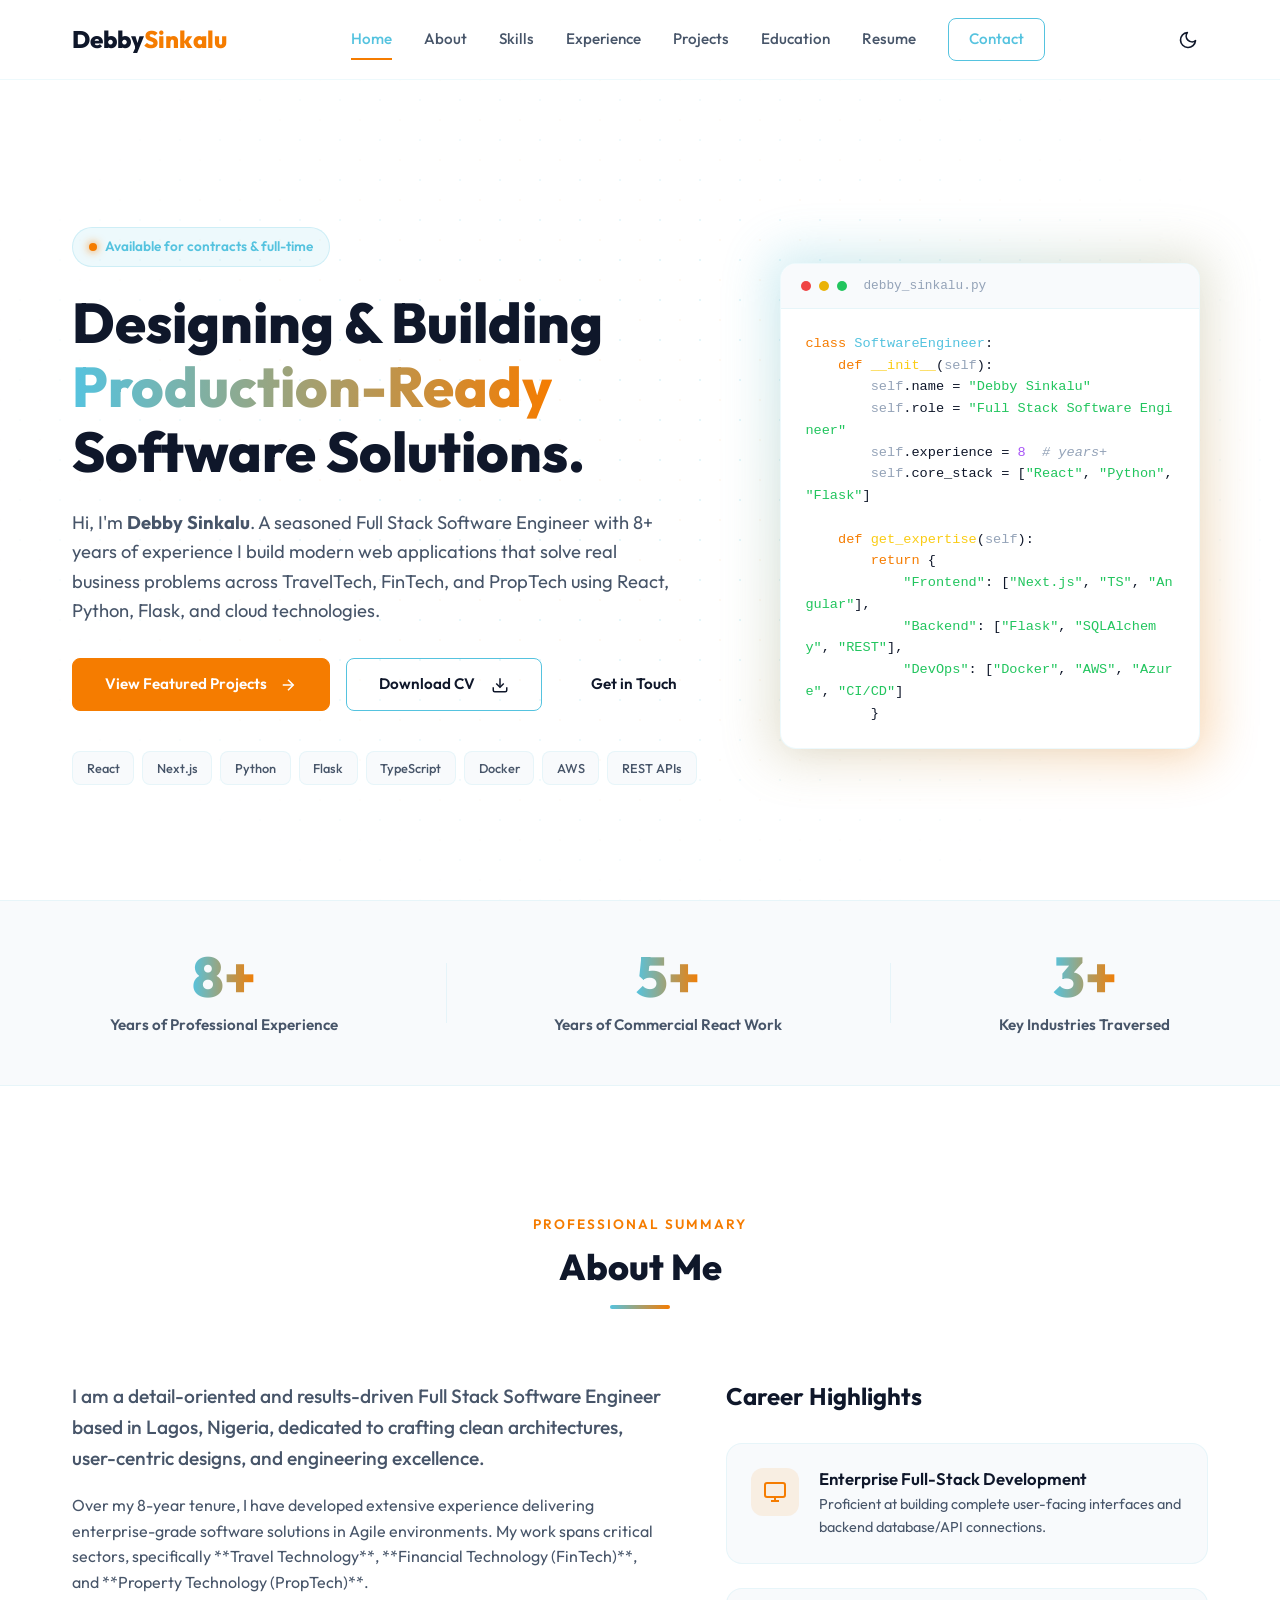
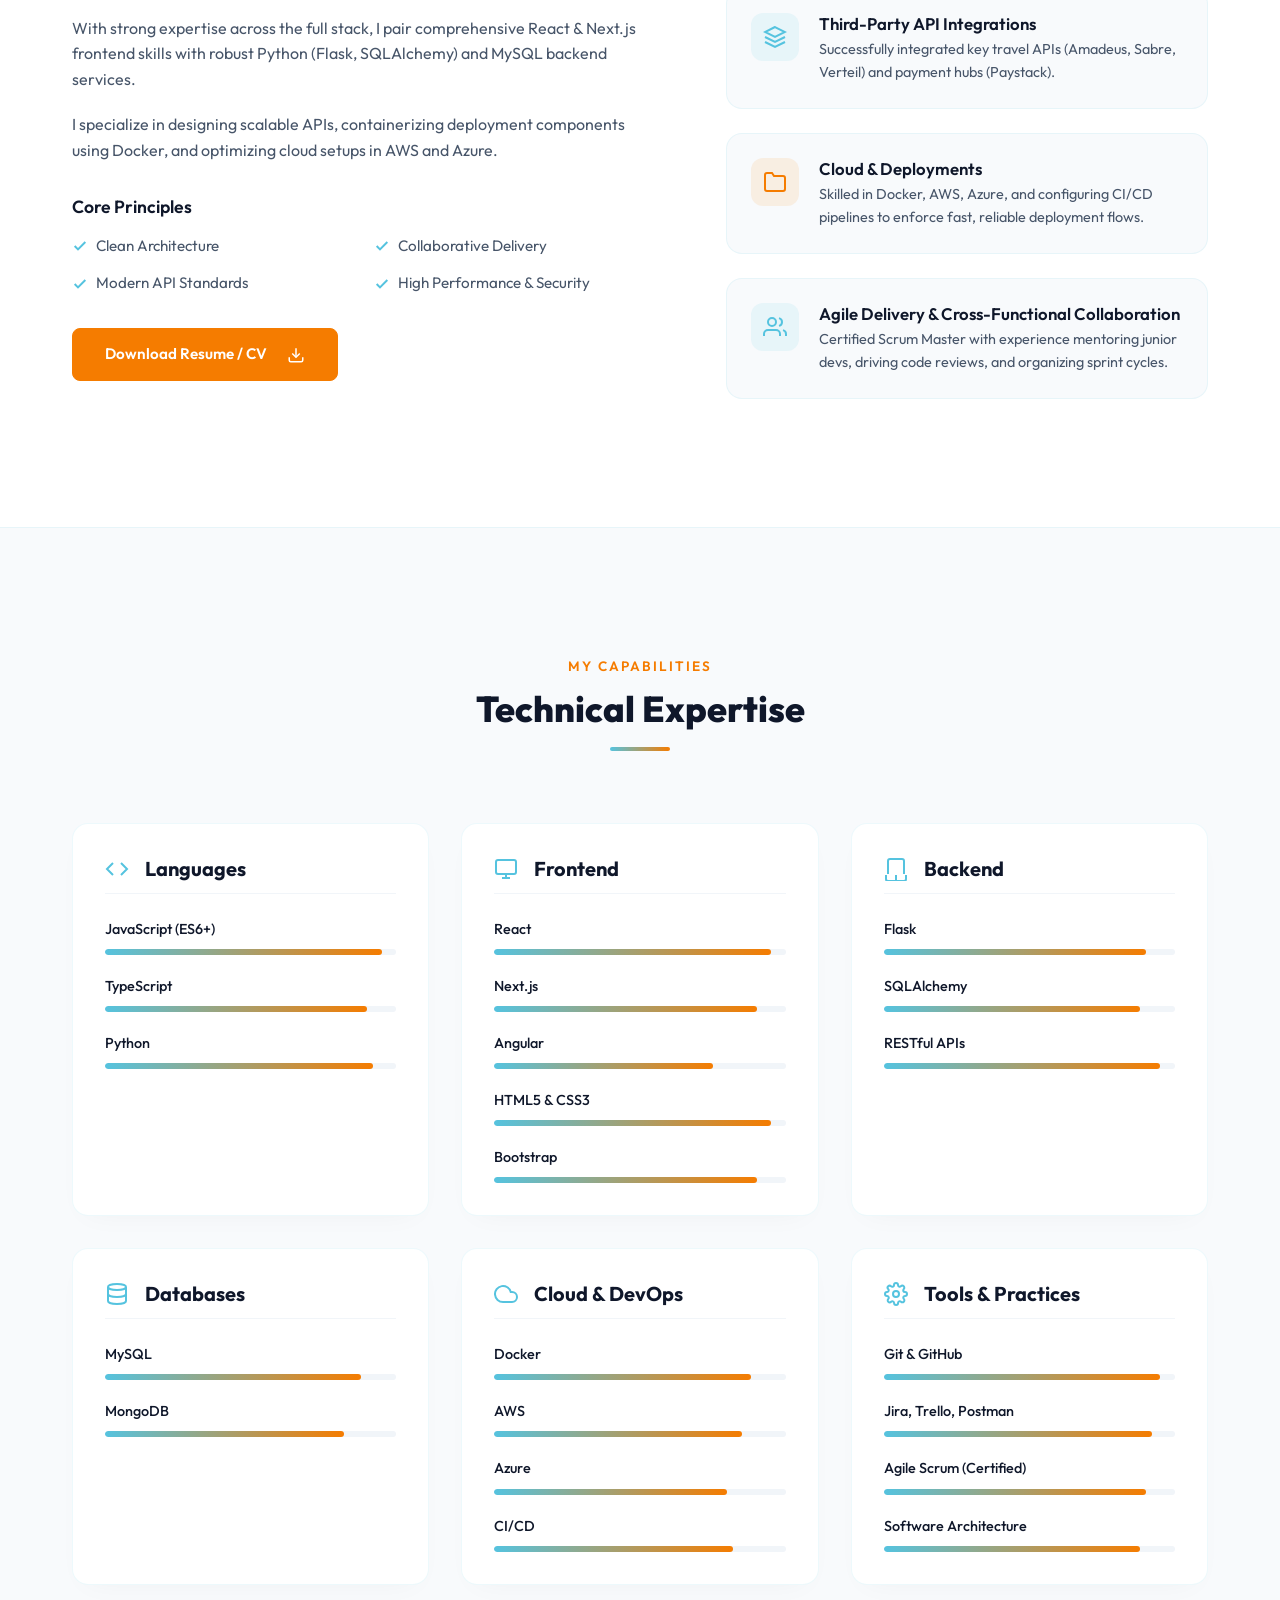
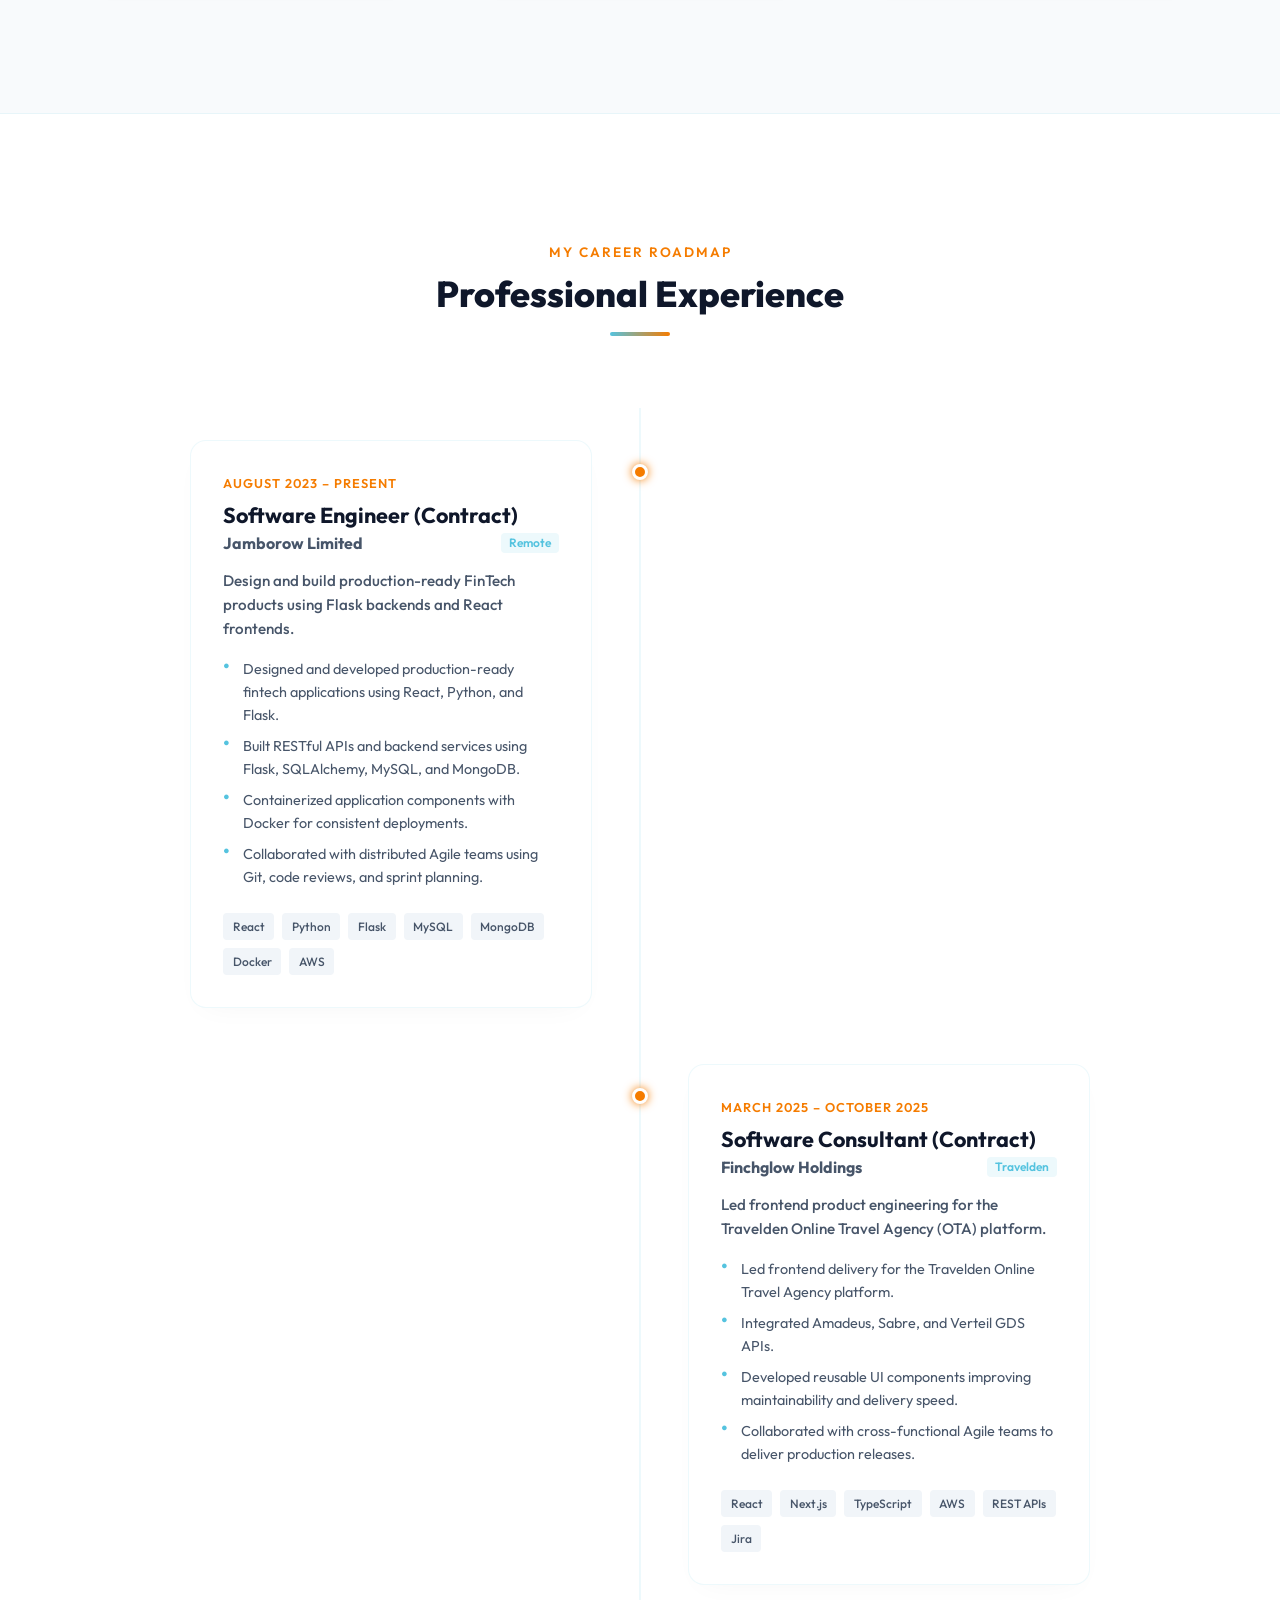
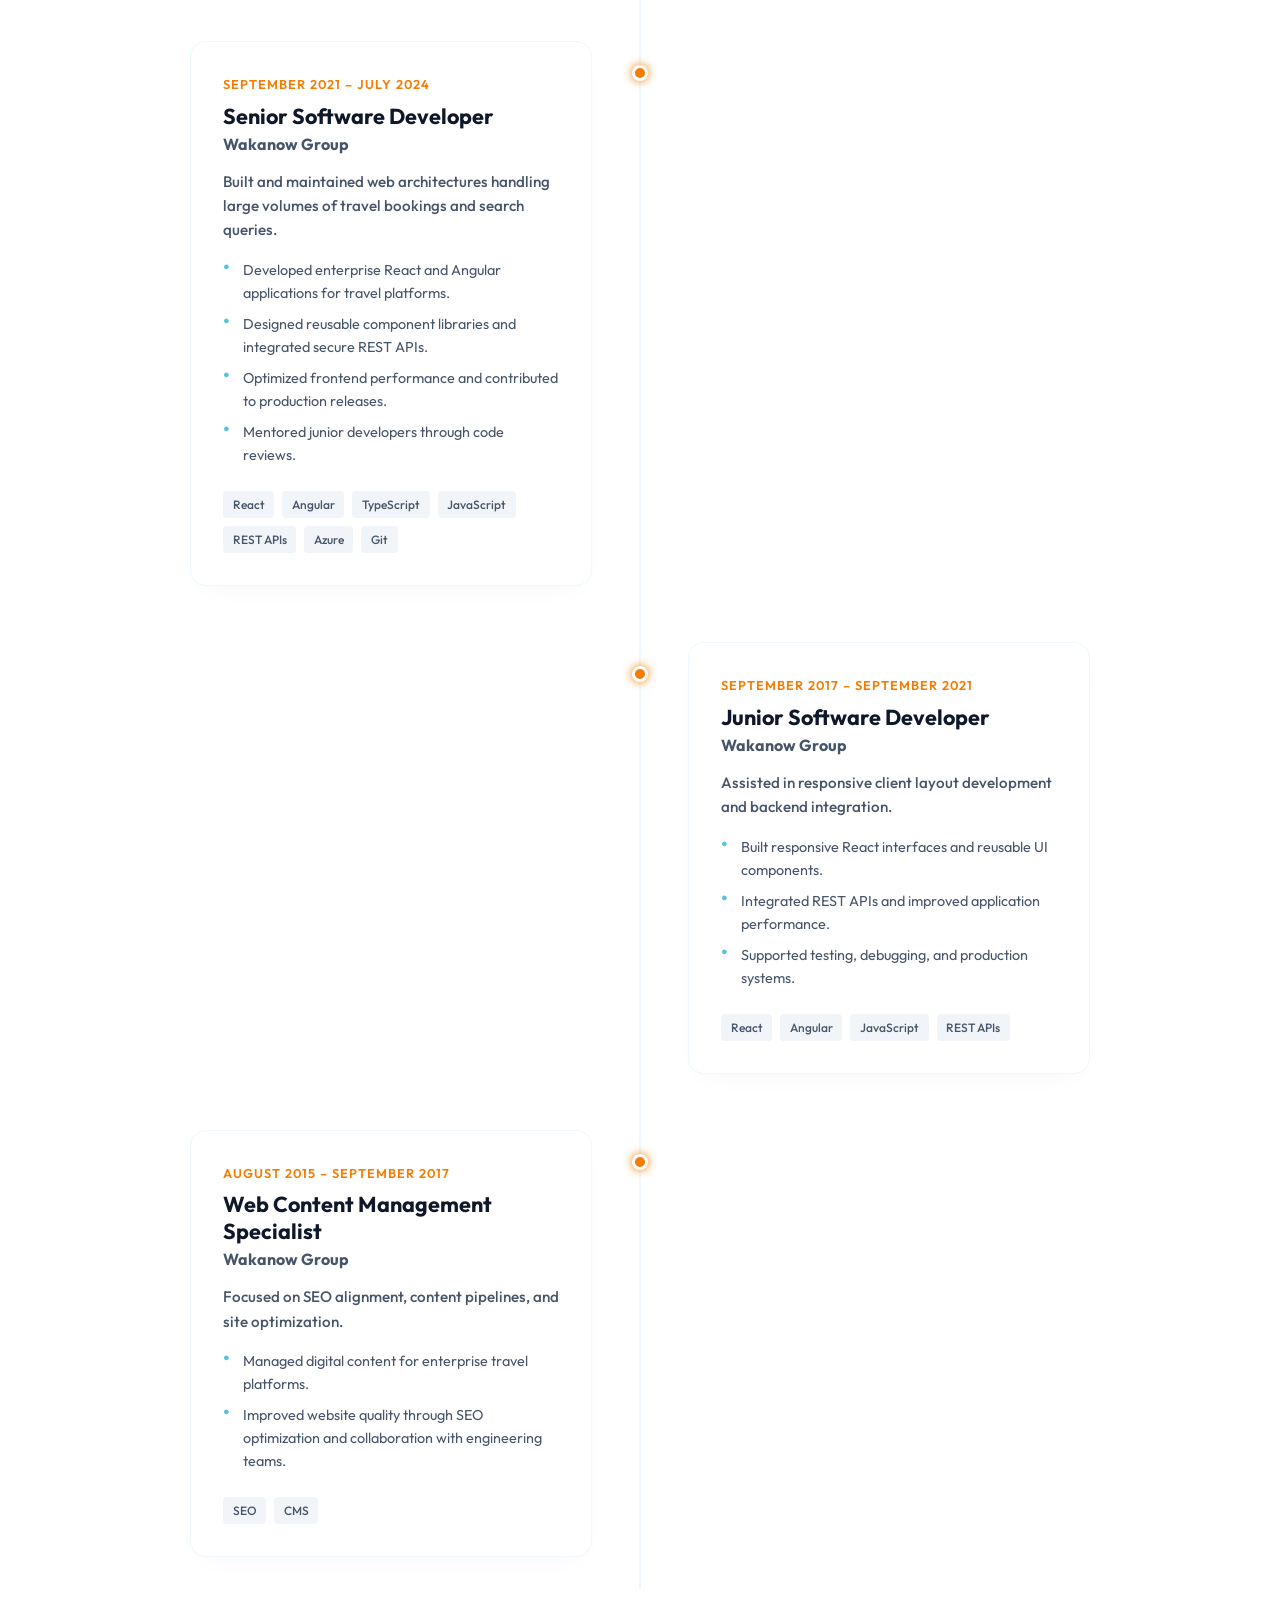
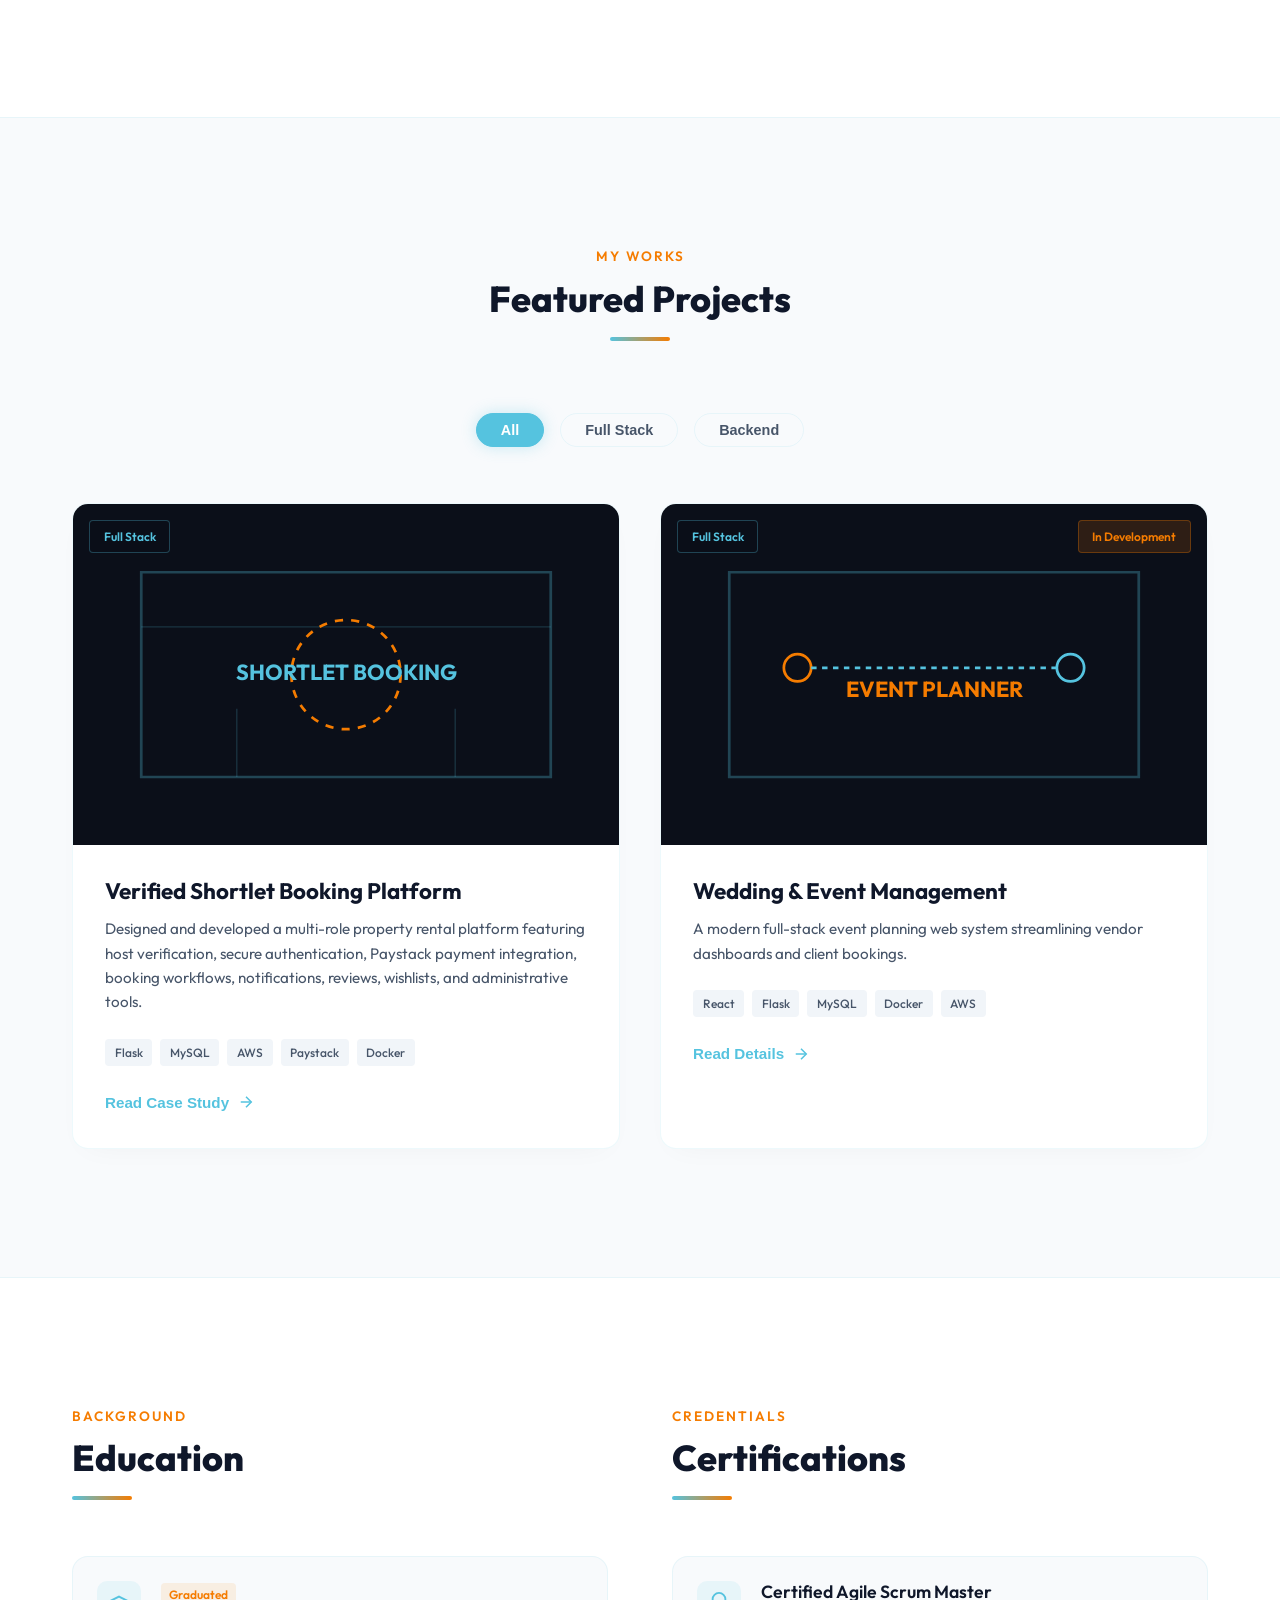
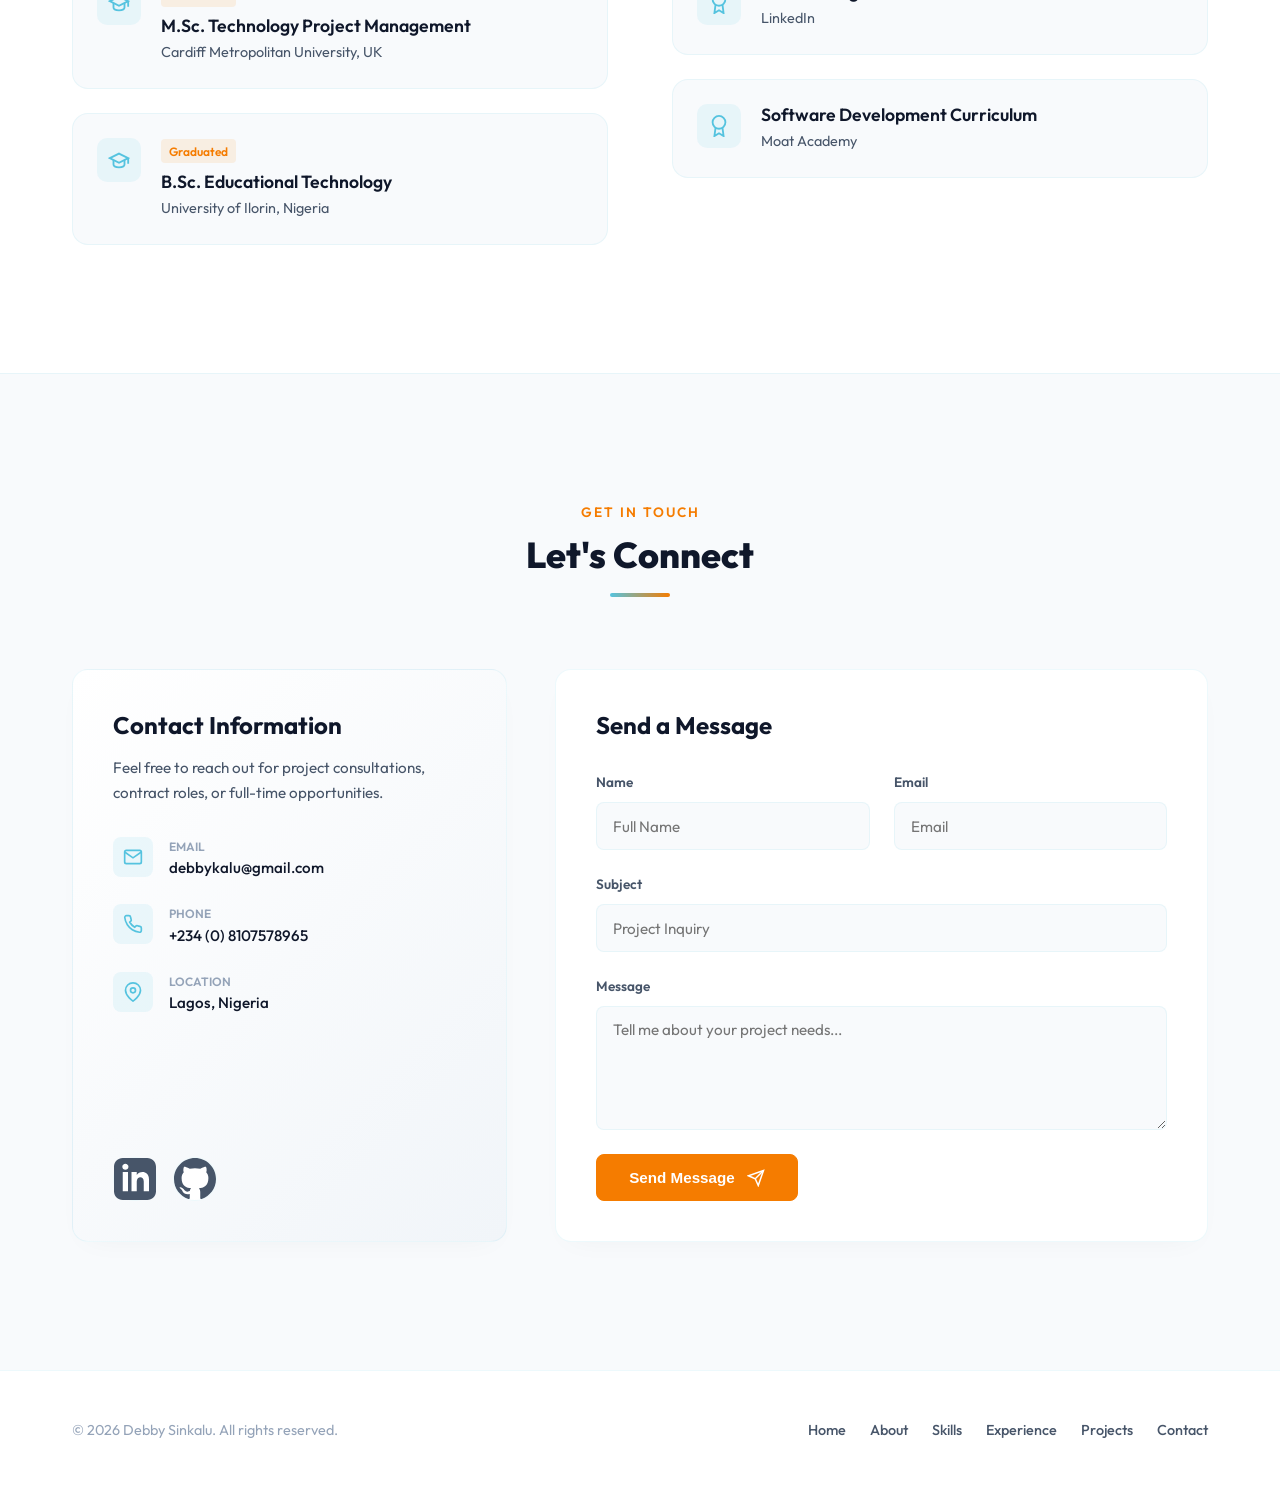
==== index.html @ 68f1b7ad "all initial changes" ====
<!DOCTYPE html>
<html lang="en" data-theme="dark">
<head>
    <meta charset="UTF-8">
    <meta name="viewport" content="width=device-width, initial-scale=1.0">
    <meta name="description" content="Professional portfolio of Debby Sinkalu, Full Stack Software Engineer with 8+ years of experience delivering enterprise-grade travel, fintech, and proptech applications.">
    <meta name="keywords" content="Debby Sinkalu, Full Stack Software Engineer, Software Engineer, React, Python, Flask, Lagos, Nigeria, Web Developer">
    <meta name="author" content="Debby Sinkalu">
    <title>Debby Sinkalu | Full Stack Software Engineer</title>
    
    <!-- Google Fonts -->
    <link rel="preconnect" href="https://fonts.googleapis.com">
    <link rel="preconnect" href="https://fonts.gstatic.com" crossorigin>
    <link href="https://fonts.googleapis.com/css2?family=Outfit:wght@300;400;500;600;700;800&display=swap" rel="stylesheet">
    
    <!-- Stylesheet -->
    <link rel="stylesheet" href="style.css">
</head>
<body>
    <!-- Page Preloader & Transition Loader Overlay -->
    <div id="page-loader" class="page-loader">
        <div class="loader-content">
            <div class="loader-logo">
                <span class="logo-txt-primary">Debby</span><span class="logo-txt-accent">Sinkalu</span>
            </div>
            <div class="loader-spinner-container">
                <div class="loader-spinner"></div>
                <div class="loader-spinner-inner"></div>
            </div>
            <div class="loader-text" id="loader-text">Loading...</div>
        </div>
    </div>

    <!-- Navigation -->
    <header class="navbar" id="navbar">
        <div class="nav-container">
            <a href="#hero" class="nav-logo" id="nav-logo">
                <span class="logo-txt-primary">Debby</span><span class="logo-txt-accent">Sinkalu</span>
            </a>
            
            <nav class="nav-menu" id="nav-menu">
                <a href="#hero" class="nav-link active">Home</a>
                <a href="#about" class="nav-link">About</a>
                <a href="#skills" class="nav-link">Skills</a>
                <a href="#experience" class="nav-link">Experience</a>
                <a href="#projects" class="nav-link">Projects</a>
                <a href="#education" class="nav-link">Education</a>
                <a href="debby_sinkalu_cv.pdf" download="Debby_Sinkalu_CV.pdf" class="nav-link">Resume</a>
                <a href="#contact" class="nav-link nav-btn-contact">Contact</a>
            </nav>
            
            <div class="nav-actions">
                <button class="theme-toggle" id="theme-toggle" aria-label="Toggle light/dark theme">
                    <!-- Light Mode Icon (Sun) -->
                    <svg class="sun-icon" viewBox="0 0 24 24" fill="none" stroke="currentColor" stroke-width="2" stroke-linecap="round" stroke-linejoin="round">
                        <circle cx="12" cy="12" r="5"></circle>
                        <line x1="12" y1="1" x2="12" y2="3"></line>
                        <line x1="12" y1="21" x2="12" y2="23"></line>
                        <line x1="4.22" y1="4.22" x2="5.64" y2="5.64"></line>
                        <line x1="18.36" y1="18.36" x2="19.78" y2="19.78"></line>
                        <line x1="1" y1="12" x2="3" y2="12"></line>
                        <line x1="21" y1="12" x2="23" y2="12"></line>
                        <line x1="4.22" y1="19.78" x2="5.64" y2="18.36"></line>
                        <line x1="18.36" y1="5.64" x2="19.78" y2="4.22"></line>
                    </svg>
                    <!-- Dark Mode Icon (Moon) -->
                    <svg class="moon-icon" viewBox="0 0 24 24" fill="none" stroke="currentColor" stroke-width="2" stroke-linecap="round" stroke-linejoin="round">
                        <path d="M21 12.79A9 9 0 1 1 11.21 3 7 7 0 0 0 21 12.79z"></path>
                    </svg>
                </button>
                
                <button class="mobile-menu-toggle" id="mobile-menu-toggle" aria-label="Toggle mobile menu">
                    <span></span>
                    <span></span>
                    <span></span>
                </button>
            </div>
        </div>
    </header>

    <!-- Mobile Dropdown Menu -->
    <div class="mobile-menu" id="mobile-menu-dropdown">
        <a href="#hero" class="mobile-nav-link">Home</a>
        <a href="#about" class="mobile-nav-link">About</a>
        <a href="#skills" class="mobile-nav-link">Skills</a>
        <a href="#experience" class="mobile-nav-link">Experience</a>
        <a href="#projects" class="mobile-nav-link">Projects</a>
        <a href="#education" class="mobile-nav-link">Education</a>
        <a href="debby_sinkalu_cv.pdf" download="Debby_Sinkalu_CV.pdf" class="mobile-nav-link">Resume</a>
        <a href="#contact" class="mobile-nav-link">Contact</a>
    </div>

    <!-- Main Content -->
    <main>
        <!-- Hero Section -->
        <section class="hero-section" id="hero">
            <div class="hero-overlay-grid"></div>
            <div class="container hero-container">
                <div class="hero-content">
                    <div class="badge fade-in">
                        <span class="badge-dot"></span> Available for contracts & full-time
                    </div>
                    <h1 class="hero-title fade-in">
                        Designing & Building <br>
                        <span class="gradient-text">Production-Ready </span> <br>
                        Software Solutions.
                    </h1>
                    <p class="hero-subtitle fade-in">
                        Hi, I'm <strong>Debby Sinkalu</strong>. A seasoned Full Stack Software Engineer with 8+ years of experience I build modern web applications that solve real business problems across TravelTech, FinTech, and PropTech using React, Python, Flask, and cloud technologies.
                    </p>
                    
                    <div class="hero-cta fade-in">
                        <a href="#projects" class="btn btn-primary" id="hero-btn-work">
                            View Featured Projects
                            <svg class="btn-arrow" viewBox="0 0 24 24" fill="none" stroke="currentColor" stroke-width="2">
                                <line x1="5" y1="12" x2="19" y2="12"></line>
                                <polyline points="12 5 19 12 12 19"></polyline>
                            </svg>
                        </a>
                        <a href="debby_sinkalu_cv.pdf" download="Debby_Sinkalu_CV.pdf" class="btn btn-secondary" id="hero-btn-cv">
                            Download CV
                            <svg viewBox="0 0 24 24" fill="none" stroke="currentColor" stroke-width="2" style="width: 18px; height: 18px; margin-left: 4px; vertical-align: middle;">
                                <path d="M21 15v4a2 2 0 0 1-2 2H5a2 2 0 0 1-2-2v-4"></path>
                                <polyline points="7 10 12 15 17 10"></polyline>
                                <line x1="12" y1="15" x2="12" y2="3"></line>
                            </svg>
                        </a>
                        <a href="#contact" class="btn btn-secondary" id="hero-btn-contact" style="border-color: transparent;">Get in Touch</a>
                    </div>

                    <div class="hero-tech-pills fade-in">
                        <span>React</span>
                        <span>Next.js</span>
                        <span>Python</span>
                        <span>Flask</span>
                        <span>TypeScript</span>
                        <span>Docker</span>
                        <span>AWS</span>
                        <span>REST APIs</span>
                    </div>
                </div>
                
                <div class="hero-visual fade-in">
                    <div class="visual-card-wrapper">
                        <div class="visual-card-glow"></div>
                        <div class="visual-card">
                            <div class="card-header">
                                <span class="dot red"></span>
                                <span class="dot yellow"></span>
                                <span class="dot green"></span>
                                <span class="card-title">debby_sinkalu.py</span>
                            </div>
                            <div class="card-body">
                                <pre><code><span class="code-keyword">class</span> <span class="code-class">SoftwareEngineer</span>:
    <span class="code-keyword">def</span> <span class="code-func">__init__</span>(<span class="code-self">self</span>):
        <span class="code-self">self</span>.name = <span class="code-str">"Debby Sinkalu"</span>
        <span class="code-self">self</span>.role = <span class="code-str">"Full Stack Software Engineer"</span>
        <span class="code-self">self</span>.experience = <span class="code-num">8</span>  <span class="code-comment"># years+</span>
        <span class="code-self">self</span>.core_stack = [<span class="code-str">"React"</span>, <span class="code-str">"Python"</span>, <span class="code-str">"Flask"</span>]

    <span class="code-keyword">def</span> <span class="code-func">get_expertise</span>(<span class="code-self">self</span>):
        <span class="code-keyword">return</span> {
            <span class="code-str">"Frontend"</span>: [<span class="code-str">"Next.js"</span>, <span class="code-str">"TS"</span>, <span class="code-str">"Angular"</span>],
            <span class="code-str">"Backend"</span>: [<span class="code-str">"Flask"</span>, <span class="code-str">"SQLAlchemy"</span>, <span class="code-str">"REST"</span>],
            <span class="code-str">"DevOps"</span>: [<span class="code-str">"Docker"</span>, <span class="code-str">"AWS"</span>, <span class="code-str">"Azure"</span>, <span class="code-str">"CI/CD"</span>]
        }</code></pre>
                            </div>
                        </div>
                    </div>
                </div>
            </div>
        </section>

        <!-- Stats Section -->
        <section class="stats-section">
            <div class="container stats-container">
                <div class="stat-item">
                    <span class="stat-number">8+</span>
                    <span class="stat-label">Years of Professional Experience</span>
                </div>
                <div class="stat-divider"></div>
                <div class="stat-item">
                    <span class="stat-number">5+</span>
                    <span class="stat-label">Years of Commercial React Work</span>
                </div>
                <div class="stat-divider"></div>
                <div class="stat-item">
                    <span class="stat-number">3+</span>
                    <span class="stat-label">Key Industries Traversed</span>
                </div>
            </div>
        </section>

        <!-- About Section -->
        <section class="about-section" id="about">
            <div class="container">
                <div class="section-header scroll-reveal">
                    <span class="section-tagline">Professional Summary</span>
                    <h2 class="section-title">About Me</h2>
                    <div class="underline"></div>
                </div>
                
                <div class="about-grid">
                    <div class="about-text scroll-reveal">
                        <p class="lead">
                            I am a detail-oriented and results-driven Full Stack Software Engineer based in Lagos, Nigeria, dedicated to crafting clean architectures, user-centric designs, and engineering excellence.
                        </p>
                        <p>
                            Over my 8-year tenure, I have developed extensive experience delivering enterprise-grade software solutions in Agile environments. My work spans critical sectors, specifically **Travel Technology**, **Financial Technology (FinTech)**, and **Property Technology (PropTech)**.
                        </p>
                        <p>
                            With strong expertise across the full stack, I pair comprehensive React & Next.js frontend skills with robust Python (Flask, SQLAlchemy) and MySQL backend services. 
                        </p>
                        <p>
                            I specialize in designing scalable APIs, containerizing deployment components using Docker, and optimizing cloud setups in AWS and Azure.
                        </p>
                        
                        <div class="about-interests">
                            <h4 class="interests-title">Core Principles</h4>
                            <ul class="interests-list">
                                <li>
                                    <svg class="check-icon" viewBox="0 0 24 24" fill="none" stroke="currentColor" stroke-width="3"><polyline points="20 6 9 17 4 12"></polyline></svg>
                                    Clean Architecture
                                </li>
                                <li>
                                    <svg class="check-icon" viewBox="0 0 24 24" fill="none" stroke="currentColor" stroke-width="3"><polyline points="20 6 9 17 4 12"></polyline></svg>
                                    Collaborative Delivery
                                </li>
                                <li>
                                    <svg class="check-icon" viewBox="0 0 24 24" fill="none" stroke="currentColor" stroke-width="3"><polyline points="20 6 9 17 4 12"></polyline></svg>
                                    Modern API Standards
                                </li>
                                <li>
                                    <svg class="check-icon" viewBox="0 0 24 24" fill="none" stroke="currentColor" stroke-width="3"><polyline points="20 6 9 17 4 12"></polyline></svg>
                                    High Performance & Security
                                </li>
                            </ul>
                        </div>
                        <div class="about-cta" style="margin-top: 2rem;">
                            <a href="Debby_Sinkalu_Professional_CV.pdf" download="Debby_Sinkalu_CV.pdf" class="btn btn-primary">
                                Download Resume / CV
                                <svg viewBox="0 0 24 24" fill="none" stroke="currentColor" stroke-width="2" style="width: 18px; height: 18px; margin-left: 8px; vertical-align: middle;">
                                    <path d="M21 15v4a2 2 0 0 1-2 2H5a2 2 0 0 1-2-2v-4"></path>
                                    <polyline points="7 10 12 15 17 10"></polyline>
                                    <line x1="12" y1="15" x2="12" y2="3"></line>
                                </svg>
                            </a>
                        </div>
                    </div>
                    
                    <div class="about-highlights scroll-reveal">
                        <h3 class="highlight-title">Career Highlights</h3>
                        
                        <div class="highlight-cards">
                            <div class="highlight-card">
                                <div class="highlight-icon orange">
                                    <svg viewBox="0 0 24 24" fill="none" stroke="currentColor" stroke-width="2">
                                        <rect x="2" y="3" width="20" height="14" rx="2" ry="2"></rect>
                                        <line x1="8" y1="21" x2="16" y2="21"></line>
                                        <line x1="12" y1="17" x2="12" y2="21"></line>
                                    </svg>
                                </div>
                                <div class="highlight-info">
                                    <h5>Enterprise Full-Stack Development</h5>
                                    <p>Proficient at building complete user-facing interfaces and backend database/API connections.</p>
                                </div>
                            </div>
                            
                            <div class="highlight-card">
                                <div class="highlight-icon cyan">
                                    <svg viewBox="0 0 24 24" fill="none" stroke="currentColor" stroke-width="2">
                                        <path d="M12 2L2 7l10 5 10-5-10-5z"></path>
                                        <path d="M2 17l10 5 10-5"></path>
                                        <path d="M2 12l10 5 10-5"></path>
                                    </svg>
                                </div>
                                <div class="highlight-info">
                                    <h5>Third-Party API Integrations</h5>
                                    <p>Successfully integrated key travel APIs (Amadeus, Sabre, Verteil) and payment hubs (Paystack).</p>
                                </div>
                            </div>
                            
                            <div class="highlight-card">
                                <div class="highlight-icon orange">
                                    <svg viewBox="0 0 24 24" fill="none" stroke="currentColor" stroke-width="2">
                                        <path d="M22 19a2 2 0 0 1-2 2H4a2 2 0 0 1-2-2V5a2 2 0 0 1 2-2h5l2 3h9a2 2 0 0 1 2 2z"></path>
                                    </svg>
                                </div>
                                <div class="highlight-info">
                                    <h5>Cloud & Deployments</h5>
                                    <p>Skilled in Docker, AWS, Azure, and configuring CI/CD pipelines to enforce fast, reliable deployment flows.</p>
                                </div>
                            </div>
                            
                            <div class="highlight-card">
                                <div class="highlight-icon cyan">
                                    <svg viewBox="0 0 24 24" fill="none" stroke="currentColor" stroke-width="2">
                                        <path d="M17 21v-2a4 4 0 0 0-4-4H5a4 4 0 0 0-4 4v2"></path>
                                        <circle cx="9" cy="7" r="4"></circle>
                                        <path d="M23 21v-2a4 4 0 0 0-3-3.87"></path>
                                        <path d="M16 3.13a4 4 0 0 1 0 7.75"></path>
                                    </svg>
                                </div>
                                <div class="highlight-info">
                                    <h5>Agile Delivery & Cross-Functional Collaboration</h5>
                                    <p>Certified Scrum Master with experience mentoring junior devs, driving code reviews, and organizing sprint cycles.</p>
                                </div>
                            </div>
                        </div>
                    </div>
                </div>
            </div>
        </section>

        <!-- Skills Section -->
        <section class="skills-section" id="skills">
            <div class="container">
                <div class="section-header scroll-reveal">
                    <span class="section-tagline">My Capabilities</span>
                    <h2 class="section-title">Technical Expertise</h2>
                    <div class="underline"></div>
                </div>
                
                <div class="skills-grid">
                    <!-- Languages -->
                    <div class="skill-category scroll-reveal">
                        <div class="category-header">
                            <svg class="category-icon" viewBox="0 0 24 24" fill="none" stroke="currentColor" stroke-width="2"><polyline points="16 18 22 12 16 6"></polyline><polyline points="8 6 2 12 8 18"></polyline></svg>
                            <h3>Languages</h3>
                        </div>
                        <ul class="skill-list">
                            <li><span>JavaScript (ES6+)</span> <div class="skill-bar"><div class="skill-progress" style="width: 95%;"></div></div></li>
                            <li><span>TypeScript</span> <div class="skill-bar"><div class="skill-progress" style="width: 90%;"></div></div></li>
                            <li><span>Python</span> <div class="skill-bar"><div class="skill-progress" style="width: 92%;"></div></div></li>
                        </ul>
                    </div>

                    <!-- Frontend -->
                    <div class="skill-category scroll-reveal">
                        <div class="category-header">
                            <svg class="category-icon" viewBox="0 0 24 24" fill="none" stroke="currentColor" stroke-width="2"><rect x="2" y="3" width="20" height="14" rx="2" ry="2"></rect><line x1="8" y1="21" x2="16" y2="21"></line><line x1="12" y1="17" x2="12" y2="21"></line></svg>
                            <h3>Frontend</h3>
                        </div>
                        <ul class="skill-list">
                            <li><span>React</span> <div class="skill-bar"><div class="skill-progress" style="width: 95%;"></div></div></li>
                            <li><span>Next.js</span> <div class="skill-bar"><div class="skill-progress" style="width: 90%;"></div></div></li>
                            <li><span>Angular</span> <div class="skill-bar"><div class="skill-progress" style="width: 75%;"></div></div></li>
                            <li><span>HTML5 & CSS3</span> <div class="skill-bar"><div class="skill-progress" style="width: 95%;"></div></div></li>
                            <li><span>Bootstrap</span> <div class="skill-bar"><div class="skill-progress" style="width: 90%;"></div></div></li>
                        </ul>
                    </div>

                    <!-- Backend -->
                    <div class="skill-category scroll-reveal">
                        <div class="category-header">
                            <svg class="category-icon" viewBox="0 0 24 24" fill="none" stroke="currentColor" stroke-width="2"><path d="M4 17V4a2 2 0 0 1 2-2h12a2 2 0 0 1 2 2v13"></path><path d="M22 18v4a2 2 0 0 1-2 2H4a2 2 0 0 1-2-2v-4"></path><path d="M12 18v6"></path></svg>
                            <h3>Backend</h3>
                        </div>
                        <ul class="skill-list">
                            <li><span>Flask</span> <div class="skill-bar"><div class="skill-progress" style="width: 90%;"></div></div></li>
                            <li><span>SQLAlchemy</span> <div class="skill-bar"><div class="skill-progress" style="width: 88%;"></div></div></li>
                            <li><span>RESTful APIs</span> <div class="skill-bar"><div class="skill-progress" style="width: 95%;"></div></div></li>
                        </ul>
                    </div>

                    <!-- Databases -->
                    <div class="skill-category scroll-reveal">
                        <div class="category-header">
                            <svg class="category-icon" viewBox="0 0 24 24" fill="none" stroke="currentColor" stroke-width="2"><ellipse cx="12" cy="5" rx="9" ry="3"></ellipse><path d="M3 5v14c0 1.66 4 3 9 3s9-1.34 9-3V5"></path><path d="M3 12c0 1.66 4 3 9 3s9-1.34 9-3"></path></svg>
                            <h3>Databases</h3>
                        </div>
                        <ul class="skill-list">
                            <li><span>MySQL</span> <div class="skill-bar"><div class="skill-progress" style="width: 88%;"></div></div></li>
                            <li><span>MongoDB</span> <div class="skill-bar"><div class="skill-progress" style="width: 82%;"></div></div></li>
                        </ul>
                    </div>

                    <!-- Cloud & DevOps -->
                    <div class="skill-category scroll-reveal">
                        <div class="category-header">
                            <svg class="category-icon" viewBox="0 0 24 24" fill="none" stroke="currentColor" stroke-width="2"><path d="M18 10h-1.26A8 8 0 1 0 9 20h9a5 5 0 0 0 0-10z"></path></svg>
                            <h3>Cloud & DevOps</h3>
                        </div>
                        <ul class="skill-list">
                            <li><span>Docker</span> <div class="skill-bar"><div class="skill-progress" style="width: 88%;"></div></div></li>
                            <li><span>AWS</span> <div class="skill-bar"><div class="skill-progress" style="width: 85%;"></div></div></li>
                            <li><span>Azure</span> <div class="skill-bar"><div class="skill-progress" style="width: 80%;"></div></div></li>
                            <li><span>CI/CD</span> <div class="skill-bar"><div class="skill-progress" style="width: 82%;"></div></div></li>
                        </ul>
                    </div>

                    <!-- Tools & Practices -->
                    <div class="skill-category scroll-reveal">
                        <div class="category-header">
                            <svg class="category-icon" viewBox="0 0 24 24" fill="none" stroke="currentColor" stroke-width="2"><circle cx="12" cy="12" r="3"></circle><path d="M19.4 15a1.65 1.65 0 0 0 .33 1.82l.06.06a2 2 0 1 1-2.83 2.83l-.06-.06a1.65 1.65 0 0 0-1.82-.33 1.65 1.65 0 0 0-1 1.51V21a2 2 0 0 1-4 0v-.09A1.65 1.65 0 0 0 9 19.4a1.65 1.65 0 0 0-1.82.33l-.06.06a2 2 0 1 1-2.83-2.83l.06-.06a1.65 1.65 0 0 0 .33-1.82 1.65 1.65 0 0 0-1.51-1H3a2 2 0 0 1 0-4h.09A1.65 1.65 0 0 0 4.6 9a1.65 1.65 0 0 0-.33-1.82l-.06-.06a2 2 0 1 1 2.83-2.83l.06.06a1.65 1.65 0 0 0 1.82.33H9a1.65 1.65 0 0 0 1-1.51V3a2 2 0 0 1 4 0v.09a1.65 1.65 0 0 0 1 1.51 1.65 1.65 0 0 0 1.82-.33l.06-.06a2 2 0 1 1 2.83 2.83l-.06.06a1.65 1.65 0 0 0-.33 1.82V9a1.65 1.65 0 0 0 1.51 1H21a2 2 0 0 1 0 4h-.09a1.65 1.65 0 0 0-1.51 1z"></path></svg>
                            <h3>Tools & Practices</h3>
                        </div>
                        <ul class="skill-list">
                            <li><span>Git & GitHub</span> <div class="skill-bar"><div class="skill-progress" style="width: 95%;"></div></div></li>
                            <li><span>Jira, Trello, Postman</span> <div class="skill-bar"><div class="skill-progress" style="width: 92%;"></div></div></li>
                            <li><span>Agile Scrum (Certified)</span> <div class="skill-bar"><div class="skill-progress" style="width: 90%;"></div></div></li>
                            <li><span>Software Architecture</span> <div class="skill-bar"><div class="skill-progress" style="width: 88%;"></div></div></li>
                        </ul>
                    </div>
                </div>
            </div>
        </section>

        <!-- Experience Section -->
        <section class="experience-section" id="experience">
            <div class="container">
                <div class="section-header scroll-reveal">
                    <span class="section-tagline">My Career Roadmap</span>
                    <h2 class="section-title">Professional Experience</h2>
                    <div class="underline"></div>
                </div>
                
                <div class="timeline">
                    <!-- Timeline Line -->
                    <div class="timeline-line"></div>
                    
                    <!-- Job 1 -->
                    <div class="timeline-item scroll-reveal left">
                        <div class="timeline-dot"></div>
                        <div class="timeline-content">
                            <span class="job-duration">August 2023 – Present</span>
                            <h3 class="job-title"> Software Engineer (Contract)</h3>
                            <h4 class="job-company">Jamborow Limited <span class="job-type">Remote</span></h4>
                            <p class="job-desc">
                                Design and build production-ready FinTech products using Flask backends and React frontends.
                            </p>
                            <div class="job-bullet-wrapper">
                                <ul class="job-bullets">
                                    <li>Designed and developed production-ready fintech applications using React, Python, and Flask.</li>
                                    <li>Built RESTful APIs and backend services using Flask, SQLAlchemy, MySQL, and MongoDB.</li>
                                    <li>Containerized application components with Docker for consistent deployments.</li>
                                    <li>Collaborated with distributed Agile teams using Git, code reviews, and sprint planning.</li>
                                </ul>
                            </div>
                            <div class="job-tech">
                                <span>React</span><span>Python</span><span>Flask</span><span>MySQL</span><span>MongoDB</span><span>Docker</span><span>AWS</span>
                            </div>
                        </div>
                    </div>
                    
                    <!-- Job 2 -->
                    <div class="timeline-item scroll-reveal right">
                        <div class="timeline-dot"></div>
                        <div class="timeline-content">
                            <span class="job-duration">March 2025 – October 2025</span>
                            <h3 class="job-title">Software Consultant (Contract)</h3>
                            <h4 class="job-company">Finchglow Holdings <span class="job-type">Travelden</span></h4>
                            <p class="job-desc">
                                Led frontend product engineering for the Travelden Online Travel Agency (OTA) platform.
                            </p>
                            <div class="job-bullet-wrapper">
                                <ul class="job-bullets">
                                    <li>Led frontend delivery for the Travelden Online Travel Agency platform.</li>
                                    <li>Integrated Amadeus, Sabre, and Verteil GDS APIs.</li>
                                    <li>Developed reusable UI components improving maintainability and delivery speed.</li>
                                    <li>Collaborated with cross-functional Agile teams to deliver production releases.</li>
                                </ul>
                            </div>
                            <div class="job-tech">
                                <span>React</span><span>Next.js</span><span>TypeScript</span><span>AWS</span><span>REST APIs</span><span>Jira</span>
                            </div>
                        </div>
                    </div>
                    
                    <!-- Job 3 -->
                    <div class="timeline-item scroll-reveal left">
                        <div class="timeline-dot"></div>
                        <div class="timeline-content">
                            <span class="job-duration">September 2021 – July 2024</span>
                            <h3 class="job-title">Senior Software Developer</h3>
                            <h4 class="job-company">Wakanow Group</h4>
                            <p class="job-desc">
                                Built and maintained web architectures handling large volumes of travel bookings and search queries.
                            </p>
                            <div class="job-bullet-wrapper">
                                <ul class="job-bullets">
                                    <li>Developed enterprise React and Angular applications for travel platforms.</li>
                                    <li>Designed reusable component libraries and integrated secure REST APIs.</li>
                                    <li>Optimized frontend performance and contributed to production releases.</li>
                                    <li>Mentored junior developers through code reviews.</li>
                                </ul>
                            </div>
                            <div class="job-tech">
                                <span>React</span><span>Angular</span><span>TypeScript</span><span>JavaScript</span><span>REST APIs</span><span>Azure</span><span>Git</span>
                            </div>
                        </div>
                    </div>
                    
                    <!-- Job 4 -->
                    <div class="timeline-item scroll-reveal right">
                        <div class="timeline-dot"></div>
                        <div class="timeline-content">
                            <span class="job-duration">September 2017 – September 2021</span>
                            <h3 class="job-title">Junior Software Developer</h3>
                            <h4 class="job-company">Wakanow Group</h4>
                            <p class="job-desc">
                                Assisted in responsive client layout development and backend integration.
                            </p>
                            <div class="job-bullet-wrapper">
                                <ul class="job-bullets">
                                    <li>Built responsive React interfaces and reusable UI components.</li>
                                    <li>Integrated REST APIs and improved application performance.</li>
                                    <li>Supported testing, debugging, and production systems.</li>
                                </ul>
                            </div>
                            <div class="job-tech">
                                <span>React</span><span>Angular</span><span>JavaScript</span><span>REST APIs</span>
                            </div>
                        </div>
                    </div>
                    
                    <!-- Job 5 -->
                    <div class="timeline-item scroll-reveal left">
                        <div class="timeline-dot"></div>
                        <div class="timeline-content">
                            <span class="job-duration">August 2015 – September 2017</span>
                            <h3 class="job-title">Web Content Management Specialist</h3>
                            <h4 class="job-company">Wakanow Group</h4>
                            <p class="job-desc">
                                Focused on SEO alignment, content pipelines, and site optimization.
                            </p>
                            <div class="job-bullet-wrapper">
                                <ul class="job-bullets">
                                    <li>Managed digital content for enterprise travel platforms.</li>
                                    <li>Improved website quality through SEO optimization and collaboration with engineering teams.</li>
                                </ul>
                            </div>
                            <div class="job-tech">
                                <span>SEO</span><span>CMS</span>
                            </div>
                        </div>
                    </div>
                </div>
            </div>
        </section>

        <!-- Projects Section -->
        <section class="projects-section" id="projects">
            <div class="container">
                <div class="section-header scroll-reveal">
                    <span class="section-tagline">My Works</span>
                    <h2 class="section-title">Featured Projects</h2>
                    <div class="underline"></div>
                </div>
                
                <!-- Filter Tabs -->
                <div class="project-filters scroll-reveal">
                    <button class="filter-btn active" data-filter="all">All</button>
                    <button class="filter-btn" data-filter="fullstack">Full Stack</button>
                    <button class="filter-btn" data-filter="backend">Backend</button>
                </div>
                
                <div class="projects-grid">
                    <!-- Project 1 -->
                     <a href="https://verified-shortlet-app-production.up.railway.app/" target="_blank">
                    <div class="project-card scroll-reveal" data-category="fullstack" id="project-shortlet">
                        <div class="project-img-wrapper">
                            <!-- SVG Placeholder to look clean and techy -->
                            <svg class="project-img-placeholder" viewBox="0 0 400 250" fill="none">
                                <rect width="400" height="250" fill="#0b0f19"/>
                                <path d="M50 50h300v150H50z" stroke="#55c3df" stroke-width="2" stroke-opacity="0.3"/>
                                <path d="M50 90h300M120 200v-50M280 200v-50" stroke="#55c3df" stroke-width="1" stroke-opacity="0.2"/>
                                <circle cx="200" cy="125" r="40" stroke="#f57c00" stroke-width="2" stroke-dasharray="6,6"/>
                                <text x="50%" y="50%" dominant-baseline="middle" text-anchor="middle" fill="#55c3df" font-family="'Outfit', sans-serif" font-weight="700" font-size="16">SHORTLET BOOKING</text>
                            </svg>
                            <span class="project-tag">Full Stack</span>
                        </div>
                        <div class="project-info">
                            <h3 class="project-title">Verified Shortlet Booking Platform</h3>
                            <p class="project-excerpt">
                                Designed and developed a multi-role property rental platform featuring host verification, secure authentication, Paystack payment integration, booking workflows, notifications, reviews, wishlists, and administrative tools.
                            </p>
                            <div class="project-tech-tags">
                                <span>Flask</span><span>MySQL</span><span>AWS</span><span>Paystack</span><span>Docker</span>
                            </div>
                            <button class="btn-project-detail" onclick="openProjectModal('shortlet')">
                                Read Case Study 
                                <svg viewBox="0 0 24 24" fill="none" stroke="currentColor" stroke-width="2"><line x1="5" y1="12" x2="19" y2="12"></line><polyline points="12 5 19 12 12 19"></polyline></svg>
                            </button>
                        </div>
                    </div>
                    </a>
                    <!-- Project 2 -->
                    <div class="project-card scroll-reveal" data-category="fullstack" id="project-wedding">
                        <div class="project-img-wrapper">
                            <svg class="project-img-placeholder" viewBox="0 0 400 250" fill="none">
                                <rect width="400" height="250" fill="#0b0f19"/>
                                <path d="M50 50h300v150H50z" stroke="#55c3df" stroke-width="2" stroke-opacity="0.3"/>
                                <circle cx="100" cy="120" r="10" stroke="#f57c00" stroke-width="2"/>
                                <circle cx="300" cy="120" r="10" stroke="#55c3df" stroke-width="2"/>
                                <path d="M110 120h180" stroke="#55c3df" stroke-width="2" stroke-dasharray="4,4"/>
                                <text x="50%" y="55%" dominant-baseline="middle" text-anchor="middle" fill="#f57c00" font-family="'Outfit', sans-serif" font-weight="700" font-size="16">EVENT PLANNER</text>
                            </svg>
                            <div class="project-tag-status">In Development</div>
                            <span class="project-tag">Full Stack</span>
                        </div>
                        <div class="project-info">
                            <h3 class="project-title">Wedding & Event Management</h3>
                            <p class="project-excerpt">
                                A modern full-stack event planning web system streamlining vendor dashboards and client bookings.
                            </p>
                            <div class="project-tech-tags">
                                <span>React</span><span>Flask</span><span>MySQL</span><span>Docker</span><span>AWS</span>
                            </div>
                            <button class="btn-project-detail" onclick="openProjectModal('wedding')">
                                Read Details
                                <svg viewBox="0 0 24 24" fill="none" stroke="currentColor" stroke-width="2"><line x1="5" y1="12" x2="19" y2="12"></line><polyline points="12 5 19 12 12 19"></polyline></svg>
                            </button>
                        </div>
                    </div>
                </div>
            </div>
        </section>

        <!-- Education & Certifications -->
        <section class="education-section" id="education">
            <div class="container">
                <div class="education-grid">
                    <!-- Education -->
                    <div class="edu-block scroll-reveal">
                        <div class="section-header align-left">
                            <span class="section-tagline">Background</span>
                            <h2 class="section-title">Education</h2>
                            <div class="underline"></div>
                        </div>
                        
                        <div class="edu-items">
                            <div class="edu-item">
                                <div class="edu-icon">
                                    <svg viewBox="0 0 24 24" fill="none" stroke="currentColor" stroke-width="2">
                                        <path d="M22 10v6M2 10l10-5 10 5-10 5z"></path>
                                        <path d="M6 12v5c0 2 2 3 6 3s6-1 6-3v-5"></path>
                                    </svg>
                                </div>
                                <div class="edu-info">
                                    <span class="edu-year">Graduated</span>
                                    <h4>M.Sc. Technology Project Management</h4>
                                    <p>Cardiff Metropolitan University, UK</p>
                                </div>
                            </div>
                            
                            <div class="edu-item">
                                <div class="edu-icon">
                                    <svg viewBox="0 0 24 24" fill="none" stroke="currentColor" stroke-width="2">
                                        <path d="M22 10v6M2 10l10-5 10 5-10 5z"></path>
                                        <path d="M6 12v5c0 2 2 3 6 3s6-1 6-3v-5"></path>
                                    </svg>
                                </div>
                                <div class="edu-info">
                                    <span class="edu-year">Graduated</span>
                                    <h4>B.Sc. Educational Technology</h4>
                                    <p>University of Ilorin, Nigeria</p>
                                </div>
                            </div>
                        </div>
                    </div>
                    
                    <!-- Certifications -->
                    <div class="cert-block scroll-reveal">
                        <div class="section-header align-left">
                            <span class="section-tagline">Credentials</span>
                            <h2 class="section-title">Certifications</h2>
                            <div class="underline"></div>
                        </div>
                        
                        <div class="cert-items">
                            <div class="cert-item">
                                <div class="cert-badge">
                                    <svg viewBox="0 0 24 24" fill="none" stroke="currentColor" stroke-width="2">
                                        <circle cx="12" cy="8" r="7"></circle>
                                        <polyline points="8.21 13.89 7 23 12 20 17 23 15.79 13.88"></polyline>
                                    </svg>
                                </div>
                                <div class="cert-info">
                                    <h4>Certified Agile Scrum Master</h4>
                                    <p>LinkedIn</p>
                                </div>
                            </div>

                            <div class="cert-item">
                                <div class="cert-badge">
                                    <svg viewBox="0 0 24 24" fill="none" stroke="currentColor" stroke-width="2">
                                        <circle cx="12" cy="8" r="7"></circle>
                                        <polyline points="8.21 13.89 7 23 12 20 17 23 15.79 13.88"></polyline>
                                    </svg>
                                </div>
                                <div class="cert-info">
                                    <h4>Software Development Curriculum</h4>
                                    <p>Moat Academy</p>
                                </div>
                            </div>
                        </div>
                    </div>
                </div>
            </div>
        </section>

        <!-- Contact Section -->
        <section class="contact-section" id="contact">
            <div class="container">
                <div class="section-header scroll-reveal">
                    <span class="section-tagline">Get In Touch</span>
                    <h2 class="section-title">Let's Connect</h2>
                    <div class="underline"></div>
                </div>
                
                <div class="contact-grid">
                    <!-- Info Card -->
                    <div class="contact-info-card scroll-reveal">
                        <h3>Contact Information</h3>
                        <p>Feel free to reach out for project consultations, contract roles, or full-time opportunities.</p>
                        
                        <div class="info-details">
                            <div class="info-link-item">
                                <div class="info-icon">
                                    <svg viewBox="0 0 24 24" fill="none" stroke="currentColor" stroke-width="2"><path d="M4 4h16c1.1 0 2 .9 2 2v12c0 1.1-.9 2-2 2H4c-1.1 0-2-.9-2-2V6c0-1.1.9-2 2-2z"></path><polyline points="22,6 12,13 2,6"></polyline></svg>
                                </div>
                                <div class="info-content">
                                    <span>Email</span>
                                    <a href="mailto:debby.sinkalu@example.com">debbykalu@gmail.com</a>
                                </div>
                            </div>
                            
                            <div class="info-link-item">
                                <div class="info-icon">
                                    <svg viewBox="0 0 24 24" fill="none" stroke="currentColor" stroke-width="2"><path d="M22 16.92v3a2 2 0 0 1-2.18 2 19.79 19.79 0 0 1-8.63-3.07 19.5 19.5 0 0 1-6-6 19.79 19.79 0 0 1-3.07-8.67A2 2 0 0 1 4.11 2h3a2 2 0 0 1 2 1.72 12.84 12.84 0 0 0 .7 2.81 2 2 0 0 1-.45 2.11L8.09 9.91a16 16 0 0 0 6 6l1.27-1.27a2 2 0 0 1 2.11-.45 12.84 12.84 0 0 0 2.81.7A2 2 0 0 1 22 16.92z"></path></svg>
                                </div>
                                <div class="info-content">
                                    <span>Phone</span>
                                    <a href="tel:+2348000000000">+234 (0) 8107578965</a>
                                </div>
                            </div>

                            <div class="info-link-item">
                                <div class="info-icon">
                                    <svg viewBox="0 0 24 24" fill="none" stroke="currentColor" stroke-width="2"><path d="M21 10c0 7-9 13-9 13s-9-6-9-13a9 9 0 0 1 18 0z"></path><circle cx="12" cy="10" r="3"></circle></svg>
                                </div>
                                <div class="info-content">
                                    <span>Location</span>
                                    <p>Lagos, Nigeria</p>
                                </div>
                            </div>
                        </div>

                        <div class="social-links">
                            <a href="https://www.linkedin.com/in/debby-s-54553b6b/" target="_blank" aria-label="LinkedIn">
                                <svg viewBox="0 0 24 24" fill="currentColor"><path d="M19 0h-14c-2.761 0-5 2.239-5 5v14c0 2.761 2.239 5 5 5h14c2.762 0 5-2.239 5-5v-14c0-2.761-2.238-5-5-5zm-11 19h-3v-11h3v11zm-1.5-12.268c-.966 0-1.75-.779-1.75-1.75s.784-1.75 1.75-1.75 1.75.779 1.75 1.75-.784 1.75-1.75 1.75zm13.5 12.268h-3v-5.604c0-3.368-4-3.113-4 0v5.604h-3v-11h3v1.765c1.396-2.586 7-2.777 7 2.476v6.759z"/></svg>
                            </a>
                            <a href="https://github.com/Debbykalu" target="_blank" aria-label="GitHub">
                                <svg viewBox="0 0 24 24" fill="currentColor"><path d="M12 0c-6.626 0-12 5.373-12 12 0 5.302 3.438 9.8 8.207 11.387.599.111.793-.261.793-.577v-2.234c-3.338.726-4.033-1.416-4.033-1.416-.546-1.387-1.333-1.756-1.333-1.756-1.089-.745.083-.729.083-.729 1.205.084 1.839 1.237 1.839 1.237 1.07 1.834 2.807 1.304 3.492.997.107-.775.418-1.305.762-1.604-2.665-.305-5.467-1.334-5.467-5.931 0-1.311.469-2.381 1.236-3.221-.124-.303-.535-1.524.117-3.176 0 0 1.008-.322 3.301 1.23.957-.266 1.983-.399 3.003-.404 1.02.005 2.047.138 3.006.404 2.291-1.552 3.297-1.23 3.297-1.23.653 1.653.242 2.874.118 3.176.77.84 1.235 1.911 1.235 3.221 0 4.609-2.807 5.624-5.479 5.921.43.372.823 1.102.823 2.222v3.293c0 .319.192.694.801.576 4.765-1.589 8.199-6.086 8.199-11.386 0-6.627-5.373-12-12-12z"/></svg>
                            </a>
                        </div>
                    </div>
                    
                    <!-- Contact Form -->
                    <div class="contact-form-card scroll-reveal">
                        <h3>Send a Message</h3>
                        <form id="contact-form" onsubmit="handleFormSubmit(event)">
                            <div class="form-group-row">
                                <div class="form-group">
                                    <label for="form-name">Name</label>
                                    <input type="text" id="form-name" placeholder="Full Name" required>
                                </div>
                                <div class="form-group">
                                    <label for="form-email">Email</label>
                                    <input type="email" id="form-email" placeholder="Email" required>
                                </div>
                            </div>
                            <div class="form-group">
                                <label for="form-subject">Subject</label>
                                <input type="text" id="form-subject" placeholder="Project Inquiry" required>
                            </div>
                            <div class="form-group">
                                <label for="form-message">Message</label>
                                <textarea id="form-message" rows="5" placeholder="Tell me about your project needs..." required></textarea>
                            </div>
                            <button type="submit" class="btn btn-primary" id="btn-submit-form">
                                Send Message
                                <svg class="send-icon" viewBox="0 0 24 24" fill="none" stroke="currentColor" stroke-width="2"><line x1="22" y1="2" x2="11" y2="13"></line><polygon points="22 2 15 22 11 13 2 9 22 2"></polygon></svg>
                            </button>
                            <div class="form-response-msg" id="form-response"></div>
                        </form>
                    </div>
                </div>
            </div>
        </section>
    </main>

    <!-- Project Modal Dialog -->
    <div class="modal" id="project-modal" aria-hidden="true">
        <div class="modal-overlay" onclick="closeProjectModal()"></div>
        <div class="modal-container">
            <button class="modal-close" onclick="closeProjectModal()" aria-label="Close details">
                <svg viewBox="0 0 24 24" fill="none" stroke="currentColor" stroke-width="2"><line x1="18" y1="6" x2="6" y2="18"></line><line x1="6" y1="6" x2="18" y2="18"></line></svg>
            </button>
            <div class="modal-content" id="modal-project-content">
                <!-- Javascript will load content here dynamically -->
            </div>
        </div>
    </div>

    <!-- Footer -->
    <footer>
        <div class="container footer-container">
            <p>&copy; 2026 Debby Sinkalu. All rights reserved.</p>
            <div class="footer-links">
                <a href="#hero">Home</a>
                <a href="#about">About</a>
                <a href="#skills">Skills</a>
                <a href="#experience">Experience</a>
                <a href="#projects">Projects</a>
                <a href="#contact">Contact</a>
            </div>
        </div>
    </footer>

    <!-- Script -->
    <script src="app.js"></script>
</body>
</html>
---- style.css ----
/* ==========================================================================
   Debby Sinkalu Portfolio Stylesheet
   ========================================================================== */

/* Modern CSS Reset & Variable Setup */
:root {
    /* Fonts */
    --font-primary: 'Outfit', -apple-system, BlinkMacSystemFont, 'Segoe UI', Roboto, Oxygen, Ubuntu, Cantarell, sans-serif;
    
    /* Layout Constants */
    --max-width: 1200px;
    --header-height: 80px;
    --radius-sm: 8px;
    --radius-md: 16px;
    --radius-lg: 24px;
    --transition-fast: 0.2s ease;
    --transition-smooth: 0.4s cubic-bezier(0.16, 1, 0.3, 1);
    
    /* Light Theme (Default fallback but updated dynamically via JS) */
    --bg-primary: #ffffff;
    --bg-secondary: #f8fafc;
    --bg-tertiary: #f1f5f9;
    --text-primary: #0f172a;
    --text-secondary: #475569;
    --text-muted: #94a3b8;
    
    --accent-cyan: rgb(85, 195, 223);
    --accent-cyan-rgb: 85, 195, 223;
    --accent-orange: rgb(245, 124, 0);
    --accent-orange-rgb: 245, 124, 0;
    
    --nav-bg: rgba(255, 255, 255, 0.85);
    --card-bg: #ffffff;
    --card-border: rgba(85, 195, 223, 0.1);
    --card-shadow: 0 10px 30px -15px rgba(0, 0, 0, 0.05);
    --glow-color: rgba(85, 195, 223, 0.15);
}

/* Dark Theme Variables */
[data-theme="dark"] {
    --bg-primary: #0b0f19;
    --bg-secondary: #111827;
    --bg-tertiary: #1f2937;
    --text-primary: #f8fafc;
    --text-secondary: #94a3b8;
    --text-muted: #64748b;
    
    --nav-bg: rgba(11, 15, 25, 0.85);
    --card-bg: #111827;
    --card-border: rgba(85, 195, 223, 0.15);
    --card-shadow: 0 20px 40px -20px rgba(0, 0, 0, 0.5);
    --glow-color: rgba(85, 195, 223, 0.25);
}

* {
    box-sizing: border-box;
    margin: 0;
    padding: 0;
}

html {
    scroll-behavior: smooth;
    font-size: 16px;
    background-color: var(--bg-primary);
    color: var(--text-primary);
}

body {
    font-family: var(--font-primary);
    line-height: 1.6;
    overflow-x: hidden;
    background-color: var(--bg-primary);
    transition: background-color var(--transition-smooth), color var(--transition-smooth);
}

/* Typography */
h1, h2, h3, h4, h5, h6 {
    font-weight: 700;
    line-height: 1.25;
    color: var(--text-primary);
}

a {
    color: var(--accent-cyan);
    text-decoration: none;
    transition: color var(--transition-fast);
}

a:hover {
    color: var(--accent-orange);
}

ul {
    list-style: none;
}

/* Common Layout Components */
.container {
    max-width: var(--max-width);
    margin: 0 auto;
    padding: 0 2rem;
    width: 100%;
}

.underline {
    width: 60px;
    height: 4px;
    background: linear-gradient(90deg, var(--accent-cyan) 0%, var(--accent-orange) 100%);
    margin: 1rem 0;
    border-radius: 2px;
}

.section-header {
    margin-bottom: 3.5rem;
}

.section-header.align-left {
    text-align: left;
}

.section-header:not(.align-left) {
    text-align: center;
    display: flex;
    flex-direction: column;
    align-items: center;
}

.section-tagline {
    font-size: 0.85rem;
    font-weight: 600;
    text-transform: uppercase;
    letter-spacing: 2px;
    color: var(--accent-orange);
    margin-bottom: 0.5rem;
    display: block;
}

.section-title {
    font-size: 2.25rem;
    font-weight: 800;
}

/* Utility Badges and Buttons */
.badge {
    display: inline-flex;
    align-items: center;
    gap: 0.5rem;
    background-color: rgba(85, 195, 223, 0.1);
    color: var(--accent-cyan);
    padding: 0.5rem 1rem;
    border-radius: 50px;
    font-size: 0.85rem;
    font-weight: 600;
    border: 1px solid rgba(85, 195, 223, 0.2);
}

.badge-dot {
    width: 8px;
    height: 8px;
    background-color: var(--accent-orange);
    border-radius: 50%;
    display: inline-block;
    box-shadow: 0 0 10px var(--accent-orange);
    animation: pulse 2s infinite;
}

@keyframes pulse {
    0% { transform: scale(0.95); box-shadow: 0 0 0 0 rgba(245, 124, 0, 0.7); }
    70% { transform: scale(1); box-shadow: 0 0 0 8px rgba(245, 124, 0, 0); }
    100% { transform: scale(0.95); box-shadow: 0 0 0 0 rgba(245, 124, 0, 0); }
}

.btn {
    display: inline-flex;
    align-items: center;
    justify-content: center;
    gap: 0.75rem;
    padding: 0.85rem 2rem;
    border-radius: var(--radius-sm);
    font-weight: 600;
    cursor: pointer;
    transition: all var(--transition-fast);
    font-size: 0.95rem;
}

.btn-primary {
    background-color: var(--accent-orange);
    color: #ffffff;
    border: 1px solid var(--accent-orange);
}

.btn-primary:hover {
    background-color: transparent;
    color: var(--accent-orange);
    box-shadow: 0 0 20px rgba(245, 124, 0, 0.3);
}

.btn-secondary {
    background-color: transparent;
    color: var(--text-primary);
    border: 1px solid var(--accent-cyan);
}

.btn-secondary:hover {
    background-color: rgba(85, 195, 223, 0.1);
    color: var(--accent-cyan);
    border: 1px solid var(--accent-cyan);
}

.btn-arrow {
    width: 18px;
    height: 18px;
    transition: transform var(--transition-fast);
}

.btn-primary:hover .btn-arrow {
    transform: translateX(5px);
}

/* Navbar */
.navbar {
    position: fixed;
    top: 0;
    left: 0;
    width: 100%;
    height: var(--header-height);
    background-color: var(--nav-bg);
    backdrop-filter: blur(12px);
    -webkit-backdrop-filter: blur(12px);
    z-index: 1000;
    border-bottom: 1px solid var(--card-border);
    transition: background-color var(--transition-smooth), border-color var(--transition-smooth), box-shadow var(--transition-smooth);
}

.navbar.scrolled {
    box-shadow: 0 10px 30px -10px rgba(0, 0, 0, 0.1);
}

.nav-container {
    height: 100%;
    display: flex;
    align-items: center;
    justify-content: space-between;
    max-width: var(--max-width);
    margin: 0 auto;
    padding: 0 2rem;
}

.nav-logo {
    font-size: 1.5rem;
    font-weight: 800;
    display: flex;
    align-items: center;
}

.logo-txt-primary {
    color: var(--text-primary);
}

.logo-txt-accent {
    color: var(--accent-orange);
}

.nav-menu {
    display: flex;
    align-items: center;
    gap: 2rem;
}

.nav-link {
    color: var(--text-secondary);
    font-weight: 500;
    font-size: 0.95rem;
    position: relative;
    padding: 0.5rem 0;
    transition: color var(--transition-fast);
}

.nav-link:hover, .nav-link.active {
    color: var(--accent-cyan);
}

.nav-link::after {
    content: '';
    position: absolute;
    bottom: 0;
    left: 0;
    width: 0;
    height: 2px;
    background-color: var(--accent-orange);
    transition: width var(--transition-fast);
}

.nav-link:hover::after, .nav-link.active::after {
    width: 100%;
}

.nav-btn-contact {
    padding: 0.5rem 1.25rem;
    border-radius: var(--radius-sm);
    border: 1px solid var(--accent-cyan);
    color: var(--accent-cyan) !important;
}

.nav-btn-contact::after {
    display: none;
}

.nav-btn-contact:hover {
    background-color: var(--accent-cyan);
    color: var(--bg-primary) !important;
}

.nav-actions {
    display: flex;
    align-items: center;
    gap: 1rem;
}

.theme-toggle {
    background: none;
    border: none;
    color: var(--text-primary);
    cursor: pointer;
    width: 40px;
    height: 40px;
    border-radius: 50%;
    display: flex;
    align-items: center;
    justify-content: center;
    transition: background-color var(--transition-fast);
}

.theme-toggle:hover {
    background-color: var(--bg-tertiary);
}

.theme-toggle svg {
    width: 20px;
    height: 20px;
}

[data-theme="dark"] .sun-icon {
    display: block;
}

[data-theme="dark"] .moon-icon {
    display: none;
}

[data-theme="light"] .sun-icon {
    display: none;
}

[data-theme="light"] .moon-icon {
    display: block;
}

.mobile-menu-toggle {
    display: none;
    flex-direction: column;
    justify-content: space-between;
    width: 24px;
    height: 18px;
    background: none;
    border: none;
    cursor: pointer;
    z-index: 1001;
}

.mobile-menu-toggle span {
    width: 100%;
    height: 2px;
    background-color: var(--text-primary);
    transition: transform var(--transition-smooth), opacity var(--transition-smooth);
}

.mobile-menu-toggle.open span:nth-child(1) {
    transform: translateY(8px) rotate(45deg);
}

.mobile-menu-toggle.open span:nth-child(2) {
    opacity: 0;
}

.mobile-menu-toggle.open span:nth-child(3) {
    transform: translateY(-8px) rotate(-45deg);
}

/* Mobile Dropdown */
.mobile-menu {
    position: fixed;
    top: var(--header-height);
    left: 0;
    width: 100%;
    background-color: var(--bg-secondary);
    border-bottom: 1px solid var(--card-border);
    padding: 1.5rem 2rem;
    display: flex;
    flex-direction: column;
    gap: 1.25rem;
    z-index: 999;
    box-shadow: 0 10px 30px rgba(0, 0, 0, 0.1);
    transform: translateY(-120%);
    transition: transform var(--transition-smooth);
    opacity: 0;
    pointer-events: none;
}

.mobile-menu.open {
    transform: translateY(0);
    opacity: 1;
    pointer-events: all;
}

.mobile-nav-link {
    font-size: 1.1rem;
    font-weight: 600;
    color: var(--text-primary);
    padding: 0.5rem 0;
    border-bottom: 1px solid var(--bg-tertiary);
}

/* Hero Section */
.hero-section {
    min-height: 100vh;
    padding-top: calc(var(--header-height) + 2rem);
    display: flex;
    align-items: center;
    position: relative;
    overflow: hidden;
}

.hero-overlay-grid {
    position: absolute;
    top: 0;
    left: 0;
    width: 100%;
    height: 100%;
    background-image: 
        radial-gradient(var(--glow-color) 1px, transparent 1px),
        radial-gradient(rgba(245, 124, 0, 0.05) 1px, transparent 1px);
    background-size: 40px 40px;
    background-position: 0 0, 20px 20px;
    mask-image: radial-gradient(ellipse at center, black 30%, transparent 80%);
    -webkit-mask-image: radial-gradient(ellipse at center, black 30%, transparent 80%);
    z-index: 1;
}

.hero-container {
    display: grid;
    grid-template-columns: 1.2fr 0.8fr;
    gap: 3rem;
    align-items: center;
    position: relative;
    z-index: 2;
}

.hero-content {
    display: flex;
    flex-direction: column;
    align-items: flex-start;
}

.hero-title {
    font-size: 3.5rem;
    line-height: 1.15;
    margin: 1.5rem 0;
    font-weight: 800;
}

.gradient-text {
    background: linear-gradient(90deg, var(--accent-cyan) 0%, var(--accent-orange) 100%);
    -webkit-background-clip: text;
    -webkit-text-fill-color: transparent;
    background-clip: text;
}

.hero-subtitle {
    font-size: 1.15rem;
    color: var(--text-secondary);
    margin-bottom: 2rem;
    max-width: 600px;
}

.hero-cta {
    display: flex;
    gap: 1rem;
    margin-bottom: 2.5rem;
}

.hero-tech-pills {
    display: flex;
    flex-wrap: wrap;
    gap: 0.5rem;
}

.hero-tech-pills span {
    font-size: 0.8rem;
    font-weight: 500;
    background-color: var(--bg-secondary);
    border: 1px solid var(--card-border);
    padding: 0.35rem 0.85rem;
    border-radius: var(--radius-sm);
    color: var(--text-secondary);
}

.hero-visual {
    display: flex;
    justify-content: center;
    align-items: center;
}

.visual-card-wrapper {
    position: relative;
    width: 100%;
    max-width: 420px;
}

.visual-card-glow {
    position: absolute;
    top: -10px;
    left: -10px;
    width: calc(100% + 20px);
    height: calc(100% + 20px);
    background: linear-gradient(135deg, var(--accent-cyan), var(--accent-orange));
    border-radius: var(--radius-md);
    filter: blur(25px);
    opacity: 0.3;
    z-index: 1;
    animation: rotateGlow 10s linear infinite alternate;
}

@keyframes rotateGlow {
    0% { transform: scale(0.98) rotate(0deg); opacity: 0.25; }
    100% { transform: scale(1.02) rotate(3deg); opacity: 0.35; }
}

.visual-card {
    position: relative;
    background-color: var(--card-bg);
    border: 1px solid var(--card-border);
    border-radius: var(--radius-md);
    box-shadow: var(--card-shadow);
    z-index: 2;
    overflow: hidden;
}

.card-header {
    display: flex;
    align-items: center;
    gap: 0.5rem;
    background-color: var(--bg-secondary);
    padding: 0.75rem 1.25rem;
    border-bottom: 1px solid var(--card-border);
}

.dot {
    width: 10px;
    height: 10px;
    border-radius: 50%;
}

.dot.red { background-color: #ef4444; }
.dot.yellow { background-color: #eab308; }
.dot.green { background-color: #22c55e; }

.card-title {
    font-size: 0.8rem;
    font-family: monospace;
    color: var(--text-muted);
    margin-left: 0.5rem;
}

.card-body {
    padding: 1.5rem;
    font-family: monospace;
    font-size: 0.85rem;
    overflow-x: auto;
}

.card-body pre {
    white-space: pre-wrap;
    word-break: break-all;
}

.code-keyword { color: var(--accent-orange); }
.code-class { color: var(--accent-cyan); }
.code-func { color: #facc15; }
.code-self { color: var(--text-muted); }
.code-str { color: #22c55e; }
.code-num { color: #a855f7; }
.code-comment { color: var(--text-muted); font-style: italic; }

/* Stats Section */
.stats-section {
    background-color: var(--bg-secondary);
    padding: 3rem 0;
    border-top: 1px solid var(--card-border);
    border-bottom: 1px solid var(--card-border);
}

.stats-container {
    display: flex;
    justify-content: space-around;
    align-items: center;
    flex-wrap: wrap;
    gap: 2rem;
}

.stat-item {
    display: flex;
    flex-direction: column;
    align-items: center;
    text-align: center;
    max-width: 250px;
}

.stat-number {
    font-size: 3.5rem;
    font-weight: 800;
    color: var(--accent-cyan);
    line-height: 1;
    margin-bottom: 0.5rem;
    background: linear-gradient(90deg, var(--accent-cyan), var(--accent-orange));
    -webkit-background-clip: text;
    -webkit-text-fill-color: transparent;
    background-clip: text;
}

.stat-label {
    font-size: 0.95rem;
    font-weight: 600;
    color: var(--text-secondary);
}

.stat-divider {
    width: 1px;
    height: 60px;
    background-color: var(--card-border);
}

/* About Section */
.about-section {
    padding: 8rem 0;
}

.about-grid {
    display: grid;
    grid-template-columns: 1.1fr 0.9fr;
    gap: 4rem;
}

.lead {
    font-size: 1.2rem;
    font-weight: 500;
    color: var(--text-primary);
    margin-bottom: 1.5rem;
}

.about-text p {
    color: var(--text-secondary);
    margin-bottom: 1.25rem;
}

.about-interests {
    margin-top: 2rem;
}

.interests-title {
    font-size: 1.1rem;
    margin-bottom: 1rem;
    font-weight: 600;
}

.interests-list {
    display: grid;
    grid-template-columns: 1fr 1fr;
    gap: 0.85rem;
}

.interests-list li {
    display: flex;
    align-items: center;
    gap: 0.5rem;
    color: var(--text-secondary);
    font-size: 0.95rem;
}

.check-icon {
    width: 16px;
    height: 16px;
    color: var(--accent-cyan);
}

.highlight-title {
    font-size: 1.5rem;
    margin-bottom: 2rem;
}

.highlight-cards {
    display: flex;
    flex-direction: column;
    gap: 1.5rem;
}

.highlight-card {
    display: flex;
    gap: 1.25rem;
    background-color: var(--bg-secondary);
    border: 1px solid var(--card-border);
    padding: 1.5rem;
    border-radius: var(--radius-md);
    transition: transform var(--transition-fast), box-shadow var(--transition-fast);
}

.highlight-card:hover {
    transform: translateY(-5px);
    box-shadow: var(--card-shadow);
}

.highlight-icon {
    width: 48px;
    height: 48px;
    border-radius: 12px;
    display: flex;
    align-items: center;
    justify-content: center;
    flex-shrink: 0;
}

.highlight-icon.orange {
    background-color: rgba(245, 124, 0, 0.1);
    color: var(--accent-orange);
}

.highlight-icon.cyan {
    background-color: rgba(85, 195, 223, 0.1);
    color: var(--accent-cyan);
}

.highlight-icon svg {
    width: 24px;
    height: 24px;
}

.highlight-info h5 {
    font-size: 1.05rem;
    font-weight: 600;
    margin-bottom: 0.25rem;
}

.highlight-info p {
    font-size: 0.9rem;
    color: var(--text-secondary);
    margin: 0;
}

/* Skills Section */
.skills-section {
    background-color: var(--bg-secondary);
    padding: 8rem 0;
    border-top: 1px solid var(--card-border);
    border-bottom: 1px solid var(--card-border);
}

.skills-grid {
    display: grid;
    grid-template-columns: repeat(3, 1fr);
    gap: 2rem;
}

.skill-category {
    background-color: var(--card-bg);
    border: 1px solid var(--card-border);
    padding: 2rem;
    border-radius: var(--radius-md);
    box-shadow: var(--card-shadow);
}

.category-header {
    display: flex;
    align-items: center;
    gap: 1rem;
    margin-bottom: 1.5rem;
    padding-bottom: 0.75rem;
    border-bottom: 1px solid var(--bg-tertiary);
}

.category-icon {
    width: 24px;
    height: 24px;
    color: var(--accent-cyan);
}

.category-header h3 {
    font-size: 1.25rem;
    font-weight: 700;
}

.skill-list {
    display: flex;
    flex-direction: column;
    gap: 1.25rem;
}

.skill-list li {
    display: flex;
    flex-direction: column;
    gap: 0.5rem;
}

.skill-list span {
    font-size: 0.9rem;
    font-weight: 500;
    color: var(--text-primary);
}

.skill-bar {
    width: 100%;
    height: 6px;
    background-color: var(--bg-tertiary);
    border-radius: 10px;
    overflow: hidden;
}

.skill-progress {
    height: 100%;
    background: linear-gradient(90deg, var(--accent-cyan) 0%, var(--accent-orange) 100%);
    border-radius: 10px;
    width: 0; /* Animated on load/scroll in JS */
}

/* Experience Section */
.experience-section {
    padding: 8rem 0;
}

.timeline {
    position: relative;
    max-width: 900px;
    margin: 0 auto;
    padding: 2rem 0;
}

.timeline-line {
    position: absolute;
    top: 0;
    left: 50%;
    transform: translateX(-50%);
    width: 2px;
    height: 100%;
    background-color: var(--card-border);
}

.timeline-item {
    position: relative;
    width: 50%;
    margin-bottom: 3.5rem;
}

.timeline-item:last-child {
    margin-bottom: 0;
}

.timeline-item.left {
    left: 0;
    padding-right: 3rem;
}

.timeline-item.right {
    left: 50%;
    padding-left: 3rem;
}

.timeline-dot {
    position: absolute;
    top: 24px;
    width: 16px;
    height: 16px;
    border-radius: 50%;
    background-color: var(--accent-orange);
    border: 3px solid var(--bg-primary);
    z-index: 10;
    box-shadow: 0 0 10px var(--accent-orange);
    transition: transform var(--transition-fast);
}

.timeline-item.left .timeline-dot {
    right: -8px;
}

.timeline-item.right .timeline-dot {
    left: -8px;
}

.timeline-item:hover .timeline-dot {
    transform: scale(1.3);
    background-color: var(--accent-cyan);
    box-shadow: 0 0 10px var(--accent-cyan);
}

.timeline-content {
    background-color: var(--card-bg);
    border: 1px solid var(--card-border);
    padding: 2rem;
    border-radius: var(--radius-md);
    box-shadow: var(--card-shadow);
    position: relative;
    transition: transform var(--transition-fast), border-color var(--transition-fast);
}

.timeline-content:hover {
    transform: translateY(-5px);
    border-color: var(--accent-cyan);
}

.job-duration {
    font-size: 0.8rem;
    font-weight: 600;
    color: var(--accent-orange);
    text-transform: uppercase;
    letter-spacing: 1px;
    margin-bottom: 0.5rem;
    display: block;
}

.job-title {
    font-size: 1.35rem;
    font-weight: 700;
    margin-bottom: 0.25rem;
}

.job-company {
    font-size: 1rem;
    color: var(--text-secondary);
    margin-bottom: 1rem;
    display: flex;
    justify-content: space-between;
    align-items: center;
}

.job-type {
    font-size: 0.75rem;
    background-color: rgba(85, 195, 223, 0.1);
    color: var(--accent-cyan);
    padding: 0.15rem 0.5rem;
    border-radius: 4px;
    font-weight: 600;
}

.job-desc {
    font-size: 0.95rem;
    color: var(--text-secondary);
    margin-bottom: 1rem;
    font-weight: 500;
}

.job-bullet-wrapper {
    margin-bottom: 1.5rem;
}

.job-bullets {
    list-style-type: none;
}

.job-bullets li {
    position: relative;
    padding-left: 1.25rem;
    font-size: 0.9rem;
    color: var(--text-secondary);
    margin-bottom: 0.5rem;
}

.job-bullets li::before {
    content: '•';
    position: absolute;
    left: 0;
    color: var(--accent-cyan);
    font-weight: bold;
    font-size: 1.2rem;
    line-height: 1;
    top: -1px;
}

.job-tech {
    display: flex;
    flex-wrap: wrap;
    gap: 0.5rem;
}

.job-tech span {
    font-size: 0.75rem;
    background-color: var(--bg-tertiary);
    color: var(--text-secondary);
    padding: 0.25rem 0.6rem;
    border-radius: 4px;
    font-weight: 500;
}

/* Projects Section */
.projects-section {
    background-color: var(--bg-secondary);
    padding: 8rem 0;
    border-top: 1px solid var(--card-border);
    border-bottom: 1px solid var(--card-border);
}

.project-filters {
    display: flex;
    justify-content: center;
    gap: 1rem;
    margin-bottom: 3.5rem;
}

.filter-btn {
    background: none;
    border: 1px solid var(--card-border);
    padding: 0.5rem 1.5rem;
    border-radius: 50px;
    color: var(--text-secondary);
    cursor: pointer;
    font-weight: 600;
    font-size: 0.9rem;
    transition: all var(--transition-fast);
}

.filter-btn:hover, .filter-btn.active {
    background-color: var(--accent-cyan);
    border-color: var(--accent-cyan);
    color: var(--bg-primary);
    box-shadow: 0 0 15px rgba(85, 195, 223, 0.3);
}

.projects-grid {
    display: grid;
    grid-template-columns: repeat(2, 1fr);
    gap: 2.5rem;
}

.project-card {
    background-color: var(--card-bg);
    border: 1px solid var(--card-border);
    border-radius: var(--radius-md);
    overflow: hidden;
    box-shadow: var(--card-shadow);
    transition: transform var(--transition-fast), box-shadow var(--transition-fast);
}

.project-card:hover {
    transform: translateY(-8px);
    box-shadow: 0 25px 50px -20px var(--glow-color);
}

.project-img-wrapper {
    position: relative;
    width: 100%;
    overflow: hidden;
}

.project-img-placeholder {
    width: 100%;
    height: auto;
    display: block;
}

.project-tag {
    position: absolute;
    top: 1rem;
    left: 1rem;
    background-color: rgba(11, 15, 25, 0.85);
    color: var(--accent-cyan);
    padding: 0.35rem 0.85rem;
    border-radius: 4px;
    font-size: 0.75rem;
    font-weight: 600;
    border: 1px solid rgba(85, 195, 223, 0.3);
    z-index: 5;
}

.project-tag-status {
    position: absolute;
    top: 1rem;
    right: 1rem;
    background-color: rgba(245, 124, 0, 0.15);
    color: var(--accent-orange);
    padding: 0.35rem 0.85rem;
    border-radius: 4px;
    font-size: 0.75rem;
    font-weight: 600;
    border: 1px solid rgba(245, 124, 0, 0.3);
    z-index: 5;
}

.project-info {
    padding: 2rem;
}

.project-title {
    font-size: 1.4rem;
    margin-bottom: 0.75rem;
}

.project-excerpt {
    color: var(--text-secondary);
    font-size: 0.95rem;
    margin-bottom: 1.5rem;
}

.project-tech-tags {
    display: flex;
    flex-wrap: wrap;
    gap: 0.5rem;
    margin-bottom: 1.5rem;
}

.project-tech-tags span {
    font-size: 0.75rem;
    background-color: var(--bg-tertiary);
    color: var(--text-secondary);
    padding: 0.25rem 0.6rem;
    border-radius: 4px;
    font-weight: 500;
}

.btn-project-detail {
    background: none;
    border: none;
    color: var(--accent-cyan);
    font-weight: 700;
    font-size: 0.95rem;
    display: inline-flex;
    align-items: center;
    gap: 0.5rem;
    cursor: pointer;
    padding: 0;
    transition: color var(--transition-fast);
}

.btn-project-detail svg {
    width: 18px;
    height: 18px;
    transition: transform var(--transition-fast);
}

.btn-project-detail:hover {
    color: var(--accent-orange);
}

.btn-project-detail:hover svg {
    transform: translateX(4px);
}

/* Education & Certifications Section */
.education-section {
    padding: 8rem 0;
}

.education-grid {
    display: grid;
    grid-template-columns: 1fr 1fr;
    gap: 4rem;
}

.edu-items, .cert-items {
    display: flex;
    flex-direction: column;
    gap: 1.5rem;
}

.edu-item, .cert-item {
    display: flex;
    gap: 1.25rem;
    background-color: var(--bg-secondary);
    border: 1px solid var(--card-border);
    padding: 1.5rem;
    border-radius: var(--radius-md);
    transition: transform var(--transition-fast);
}

.edu-item:hover, .cert-item:hover {
    transform: translateY(-3px);
}

.edu-icon, .cert-badge {
    width: 44px;
    height: 44px;
    border-radius: 10px;
    background-color: rgba(85, 195, 223, 0.1);
    color: var(--accent-cyan);
    display: flex;
    align-items: center;
    justify-content: center;
    flex-shrink: 0;
}

.edu-icon svg, .cert-badge svg {
    width: 22px;
    height: 22px;
}

.edu-year {
    font-size: 0.75rem;
    background-color: rgba(245, 124, 0, 0.1);
    color: var(--accent-orange);
    padding: 0.15rem 0.5rem;
    border-radius: 4px;
    font-weight: 600;
    display: inline-block;
    margin-bottom: 0.5rem;
}

.edu-info h4, .cert-info h4 {
    font-size: 1.1rem;
    font-weight: 600;
    margin-bottom: 0.25rem;
}

.edu-info p, .cert-info p {
    font-size: 0.9rem;
    color: var(--text-secondary);
    margin: 0;
}

/* Contact Section */
.contact-section {
    background-color: var(--bg-secondary);
    padding: 8rem 0;
    border-top: 1px solid var(--card-border);
}

.contact-grid {
    display: grid;
    grid-template-columns: 0.8fr 1.2fr;
    gap: 3rem;
}

.contact-info-card {
    background: linear-gradient(135deg, var(--bg-primary) 0%, var(--bg-tertiary) 100%);
    border: 1px solid var(--card-border);
    padding: 2.5rem;
    border-radius: var(--radius-md);
    box-shadow: var(--card-shadow);
    display: flex;
    flex-direction: column;
}

.contact-info-card h3 {
    font-size: 1.5rem;
    margin-bottom: 1rem;
}

.contact-info-card p {
    color: var(--text-secondary);
    margin-bottom: 2rem;
    font-size: 0.95rem;
}

.info-details {
    display: flex;
    flex-direction: column;
    gap: 1.5rem;
    margin-bottom: auto;
}

.info-link-item {
    display: flex;
    gap: 1rem;
    align-items: flex-start;
}

.info-icon {
    width: 40px;
    height: 40px;
    border-radius: 8px;
    background-color: rgba(85, 195, 223, 0.1);
    color: var(--accent-cyan);
    display: flex;
    align-items: center;
    justify-content: center;
    flex-shrink: 0;
}

.info-icon svg {
    width: 20px;
    height: 20px;
}

.info-content {
    display: flex;
    flex-direction: column;
}

.info-content span {
    font-size: 0.75rem;
    color: var(--text-muted);
    text-transform: uppercase;
    font-weight: 600;
}

.info-content a, .info-content p {
    font-size: 0.95rem;
    font-weight: 500;
    color: var(--text-primary);
    margin: 0;
}

.social-links {
    display: flex;
    gap: 1rem;
    margin-top: 2rem;
}

.social-links a {
    width: 44px;
    height: 44px;
    border-radius: 50%;
    background-color: var(--bg-primary);
    border: 1px solid var(--card-border);
    color: var(--text-secondary);
    display: flex;
    align-items: center;
    justify-content: center;
    transition: all var(--transition-fast);
}

.social-links a:hover {
    color: var(--bg-primary);
    background-color: var(--accent-cyan);
    border-color: var(--accent-cyan);
    box-shadow: 0 0 15px rgba(85, 195, 223, 0.3);
}

.contact-form-card {
    background-color: var(--card-bg);
    border: 1px solid var(--card-border);
    padding: 2.5rem;
    border-radius: var(--radius-md);
    box-shadow: var(--card-shadow);
}

.contact-form-card h3 {
    font-size: 1.5rem;
    margin-bottom: 2rem;
}

.form-group-row {
    display: grid;
    grid-template-columns: 1fr 1fr;
    gap: 1.5rem;
    margin-bottom: 1.5rem;
}

.form-group {
    display: flex;
    flex-direction: column;
    gap: 0.5rem;
    margin-bottom: 1.5rem;
}

.form-group-row .form-group {
    margin-bottom: 0;
}

.form-group label {
    font-size: 0.85rem;
    font-weight: 600;
    color: var(--text-secondary);
}

.form-group input, .form-group textarea {
    background-color: var(--bg-secondary);
    border: 1px solid var(--card-border);
    color: var(--text-primary);
    padding: 0.85rem 1rem;
    border-radius: var(--radius-sm);
    font-family: var(--font-primary);
    font-size: 0.95rem;
    transition: border-color var(--transition-fast), box-shadow var(--transition-fast);
}

.form-group input:focus, .form-group textarea:focus {
    outline: none;
    border-color: var(--accent-cyan);
    box-shadow: 0 0 0 3px rgba(85, 195, 223, 0.15);
}

.send-icon {
    width: 18px;
    height: 18px;
}

.form-response-msg {
    margin-top: 1rem;
    font-size: 0.95rem;
    font-weight: 600;
    display: none;
    padding: 0.75rem 1rem;
    border-radius: var(--radius-sm);
}

.form-response-msg.success {
    display: block;
    background-color: rgba(34, 197, 94, 0.1);
    color: #22c55e;
    border: 1px solid rgba(34, 197, 94, 0.2);
}

.form-response-msg.error {
    display: block;
    background-color: rgba(239, 68, 68, 0.1);
    color: #ef4444;
    border: 1px solid rgba(239, 68, 68, 0.2);
}

/* Modals */
.modal {
    position: fixed;
    top: 0;
    left: 0;
    width: 100%;
    height: 100%;
    z-index: 2000;
    display: flex;
    align-items: center;
    justify-content: center;
    opacity: 0;
    pointer-events: none;
    transition: opacity var(--transition-smooth);
}

.modal.open {
    opacity: 1;
    pointer-events: all;
}

.modal-overlay {
    position: absolute;
    top: 0;
    left: 0;
    width: 100%;
    height: 100%;
    background-color: rgba(11, 15, 25, 0.75);
    backdrop-filter: blur(8px);
}

.modal-container {
    background-color: var(--card-bg);
    border: 1px solid var(--card-border);
    width: 90%;
    max-width: 700px;
    max-height: 85vh;
    border-radius: var(--radius-md);
    box-shadow: 0 25px 50px -12px rgba(0, 0, 0, 0.5);
    z-index: 10;
    position: relative;
    overflow-y: auto;
    transform: scale(0.9);
    transition: transform var(--transition-smooth);
}

.modal.open .modal-container {
    transform: scale(1);
}

.modal-close {
    position: absolute;
    top: 1.25rem;
    right: 1.25rem;
    background: none;
    border: none;
    color: var(--text-secondary);
    cursor: pointer;
    width: 32px;
    height: 32px;
    display: flex;
    align-items: center;
    justify-content: center;
    border-radius: 50%;
    transition: all var(--transition-fast);
    z-index: 15;
}

.modal-close:hover {
    background-color: var(--bg-tertiary);
    color: var(--text-primary);
}

.modal-close svg {
    width: 20px;
    height: 20px;
}

.modal-content {
    padding: 3rem;
}

.modal-header {
    margin-bottom: 2rem;
}

.modal-tag {
    font-size: 0.75rem;
    font-weight: 600;
    color: var(--accent-orange);
    text-transform: uppercase;
    letter-spacing: 1px;
    display: inline-block;
    margin-bottom: 0.5rem;
}

.modal-title {
    font-size: 1.8rem;
    font-weight: 800;
}

.modal-body h4 {
    font-size: 1.15rem;
    margin: 1.5rem 0 0.5rem 0;
}

.modal-body p {
    color: var(--text-secondary);
    font-size: 0.95rem;
    margin-bottom: 1rem;
}

.modal-tech-list {
    display: flex;
    flex-wrap: wrap;
    gap: 0.5rem;
    margin-bottom: 1.5rem;
}

.modal-tech-list span {
    font-size: 0.8rem;
    background-color: var(--bg-secondary);
    border: 1px solid var(--card-border);
    padding: 0.35rem 0.75rem;
    border-radius: 4px;
    color: var(--text-secondary);
}

.modal-features-list {
    margin-bottom: 1.5rem;
}

.modal-features-list li {
    position: relative;
    padding-left: 1.5rem;
    color: var(--text-secondary);
    font-size: 0.95rem;
    margin-bottom: 0.5rem;
}

.modal-features-list li::before {
    content: '✓';
    position: absolute;
    left: 0;
    color: var(--accent-cyan);
    font-weight: bold;
}

/* Footer */
footer {
    background-color: var(--bg-primary);
    border-top: 1px solid var(--card-border);
    padding: 3rem 0;
}

.footer-container {
    display: flex;
    justify-content: space-between;
    align-items: center;
    flex-wrap: wrap;
    gap: 1.5rem;
}

footer p {
    color: var(--text-muted);
    font-size: 0.9rem;
}

.footer-links {
    display: flex;
    gap: 1.5rem;
}

.footer-links a {
    color: var(--text-secondary);
    font-size: 0.9rem;
    font-weight: 500;
}

.footer-links a:hover {
    color: var(--accent-cyan);
}

/* Scroll Animation Reveal Classes */
.scroll-reveal {
    opacity: 0;
    transform: translateY(30px);
    transition: opacity 0.8s ease, transform 0.8s ease;
}

.scroll-reveal.revealed {
    opacity: 1;
    transform: translateY(0);
}

/* Fade-in animations for hero section */
.fade-in {
    opacity: 0;
    transform: translateY(20px);
    animation: fadeInUp 0.8s cubic-bezier(0.16, 1, 0.3, 1) forwards;
}

.hero-content .fade-in:nth-child(1) { animation-delay: 0.1s; }
.hero-content .fade-in:nth-child(2) { animation-delay: 0.2s; }
.hero-content .fade-in:nth-child(3) { animation-delay: 0.3s; }
.hero-content .fade-in:nth-child(4) { animation-delay: 0.4s; }
.hero-content .fade-in:nth-child(5) { animation-delay: 0.5s; }
.hero-visual.fade-in { animation-delay: 0.3s; }

@keyframes fadeInUp {
    to {
        opacity: 1;
        transform: translateY(0);
    }
}

/* Responsive Media Queries */
@media (max-width: 1024px) {
    .skills-grid {
        grid-template-columns: repeat(2, 1fr);
    }
    
    .hero-title {
        font-size: 3rem;
    }
}

@media (max-width: 900px) {
    .hero-container {
        grid-template-columns: 1fr;
        text-align: center;
        gap: 4rem;
    }
    
    .hero-content {
        align-items: center;
    }
    
    .hero-cta {
        justify-content: center;
    }
    
    .hero-tech-pills {
        justify-content: center;
    }
    
    .about-grid {
        grid-template-columns: 1fr;
        gap: 3.5rem;
    }
    
    .timeline-line {
        left: 20px;
    }
    
    .timeline-item {
        width: 100%;
        padding-left: 3rem !important;
        padding-right: 0 !important;
        left: 0 !important;
    }
    
    .timeline-dot {
        left: 12px !important;
    }
    
    .projects-grid {
        grid-template-columns: 1fr;
        max-width: 600px;
        margin: 0 auto;
    }
    
    .education-grid {
        grid-template-columns: 1fr;
    }
    
    .contact-grid {
        grid-template-columns: 1fr;
    }
}

@media (max-width: 768px) {
    .nav-menu {
        display: none;
    }
    
    .mobile-menu-toggle {
        display: flex;
    }
    
    .stats-container {
        flex-direction: column;
        gap: 3rem;
    }
    
    .stat-divider {
        display: none;
    }
    
    .skills-grid {
        grid-template-columns: 1fr;
        max-width: 450px;
        margin: 0 auto;
    }
    
    .form-group-row {
        grid-template-columns: 1fr;
        gap: 0;
    }
    
    .form-group-row .form-group:first-child {
        margin-bottom: 1.5rem;
    }
    
    .hero-title {
        font-size: 2.5rem;
    }
    
    .modal-content {
        padding: 2rem;
    }
    
    .modal-title {
        font-size: 1.5rem;
    }
}

/* ==========================================================================
   Page Loader / Preloader Styles
   ========================================================================== */
.page-loader {
    position: fixed;
    top: 0;
    left: 0;
    width: 100%;
    height: 100vh;
    background-color: var(--bg-primary);
    display: flex;
    justify-content: center;
    align-items: center;
    z-index: 9999;
    opacity: 1;
    visibility: visible;
    transition: opacity 0.4s ease, visibility 0.4s ease;
}

.page-loader.fade-out {
    opacity: 0;
    visibility: hidden;
    pointer-events: none;
}

.loader-content {
    display: flex;
    flex-direction: column;
    align-items: center;
    text-align: center;
    gap: 20px;
}

/* Loader Logo matching Navbar Branding */
.loader-logo {
    font-size: 2rem;
    font-weight: 800;
    font-family: var(--font-primary);
    letter-spacing: -0.5px;
    margin-bottom: 5px;
    animation: pulse 2s infinite ease-in-out;
}

.loader-logo .logo-txt-primary {
    color: var(--text-primary);
}

.loader-logo .logo-txt-accent {
    color: var(--accent-cyan);
}

/* Spinner Container & Rings */
.loader-spinner-container {
    position: relative;
    width: 80px;
    height: 80px;
    margin: 10px 0;
}

.loader-spinner, .loader-spinner-inner {
    border: 3px solid transparent;
    border-radius: 50%;
    position: absolute;
}

/* Outer Ring (Orange) */
.loader-spinner {
    top: 0;
    left: 0;
    width: 100%;
    height: 100%;
    border-top-color: var(--accent-orange);
    border-bottom-color: var(--accent-orange);
    animation: spin-clockwise 1.5s linear infinite;
    box-shadow: 0 0 15px rgba(245, 124, 0, 0.2);
}

/* Inner Ring (Cyan) */
.loader-spinner-inner {
    top: 10px;
    left: 10px;
    width: 60px;
    height: 60px;
    border-left-color: var(--accent-cyan);
    border-right-color: var(--accent-cyan);
    animation: spin-counter-clockwise 1s linear infinite;
    box-shadow: 0 0 15px rgba(85, 195, 223, 0.2);
}

.loader-text {
    font-size: 0.95rem;
    font-weight: 500;
    letter-spacing: 2px;
    text-transform: uppercase;
    color: var(--text-secondary);
    animation: blink 1.5s infinite;
}

/* Animations */
@keyframes spin-clockwise {
    0% { transform: rotate(0deg); }
    100% { transform: rotate(360deg); }
}

@keyframes spin-counter-clockwise {
    0% { transform: rotate(0deg); }
    100% { transform: rotate(-360deg); }
}

@keyframes pulse {
    0%, 100% { transform: scale(0.98); opacity: 0.8; }
    50% { transform: scale(1.02); opacity: 1; }
}

@keyframes blink {
    0%, 100% { opacity: 0.6; }
    50% { opacity: 1; }
}
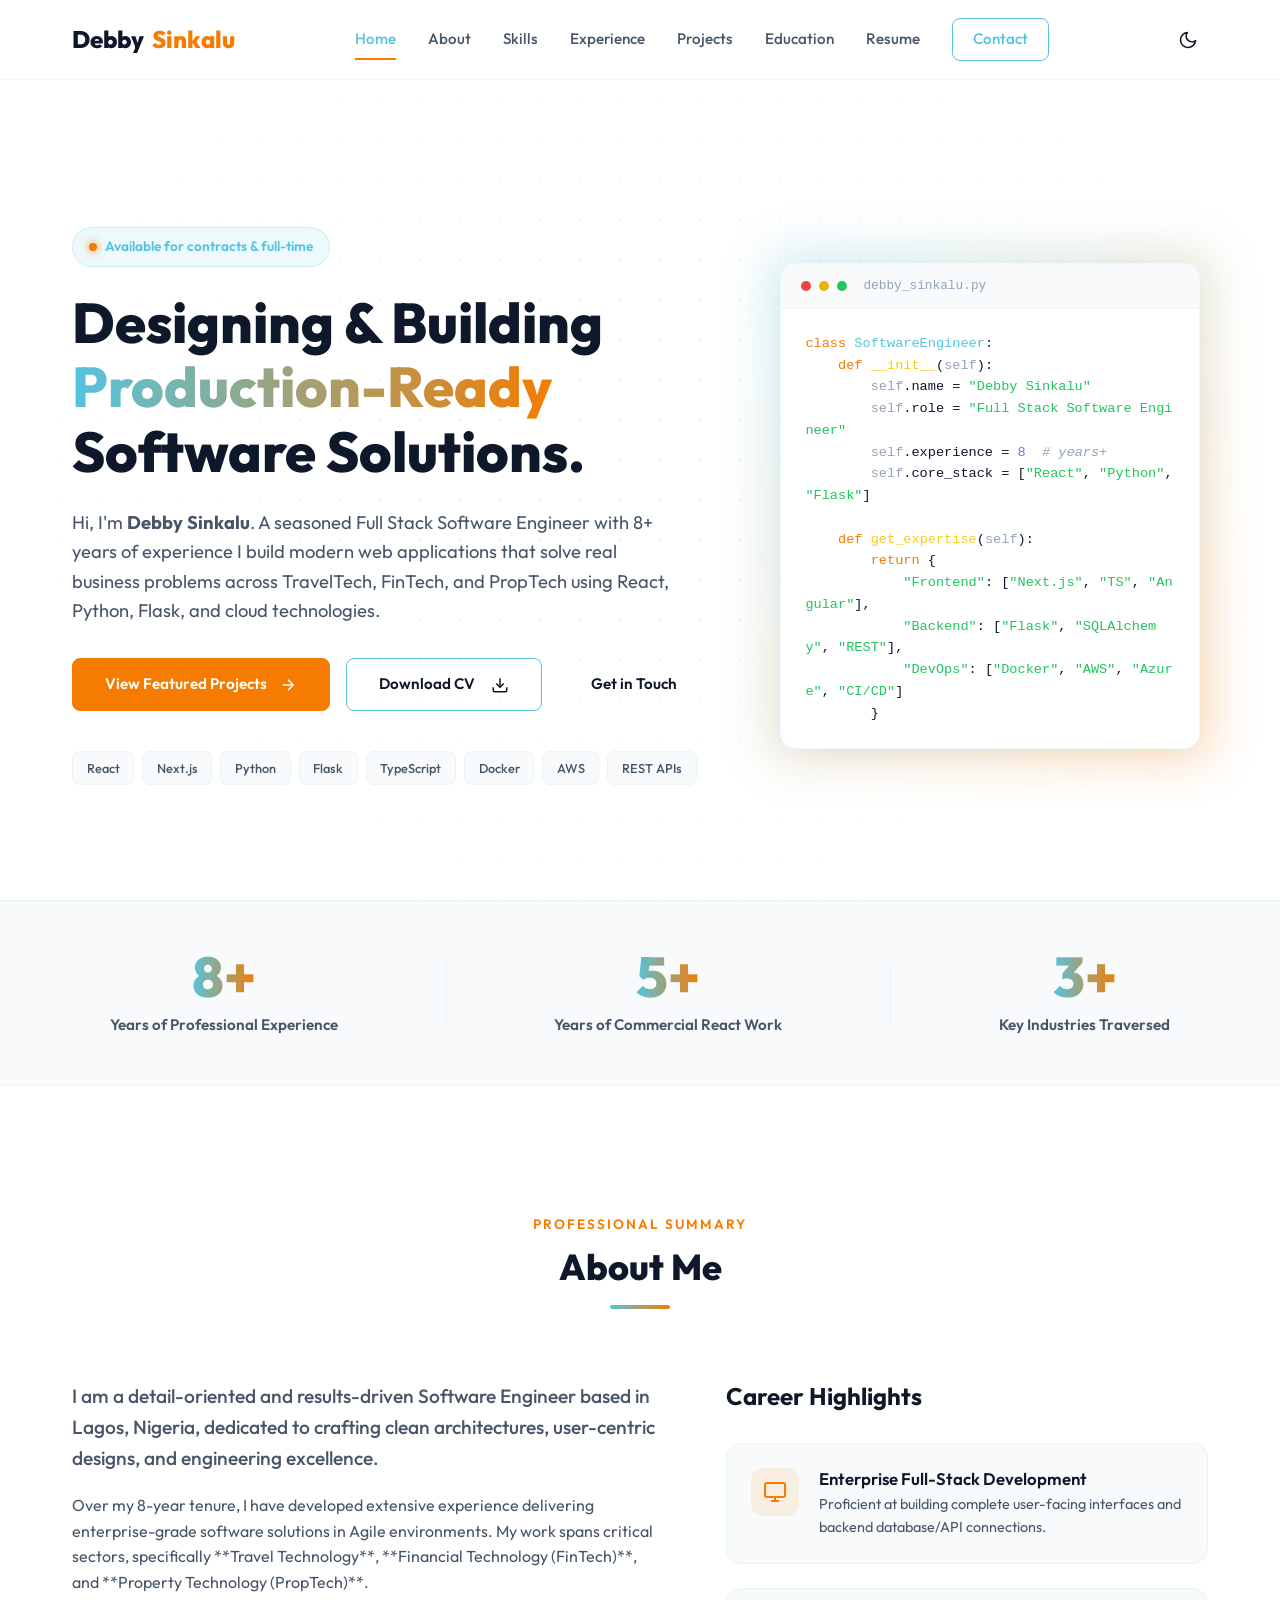
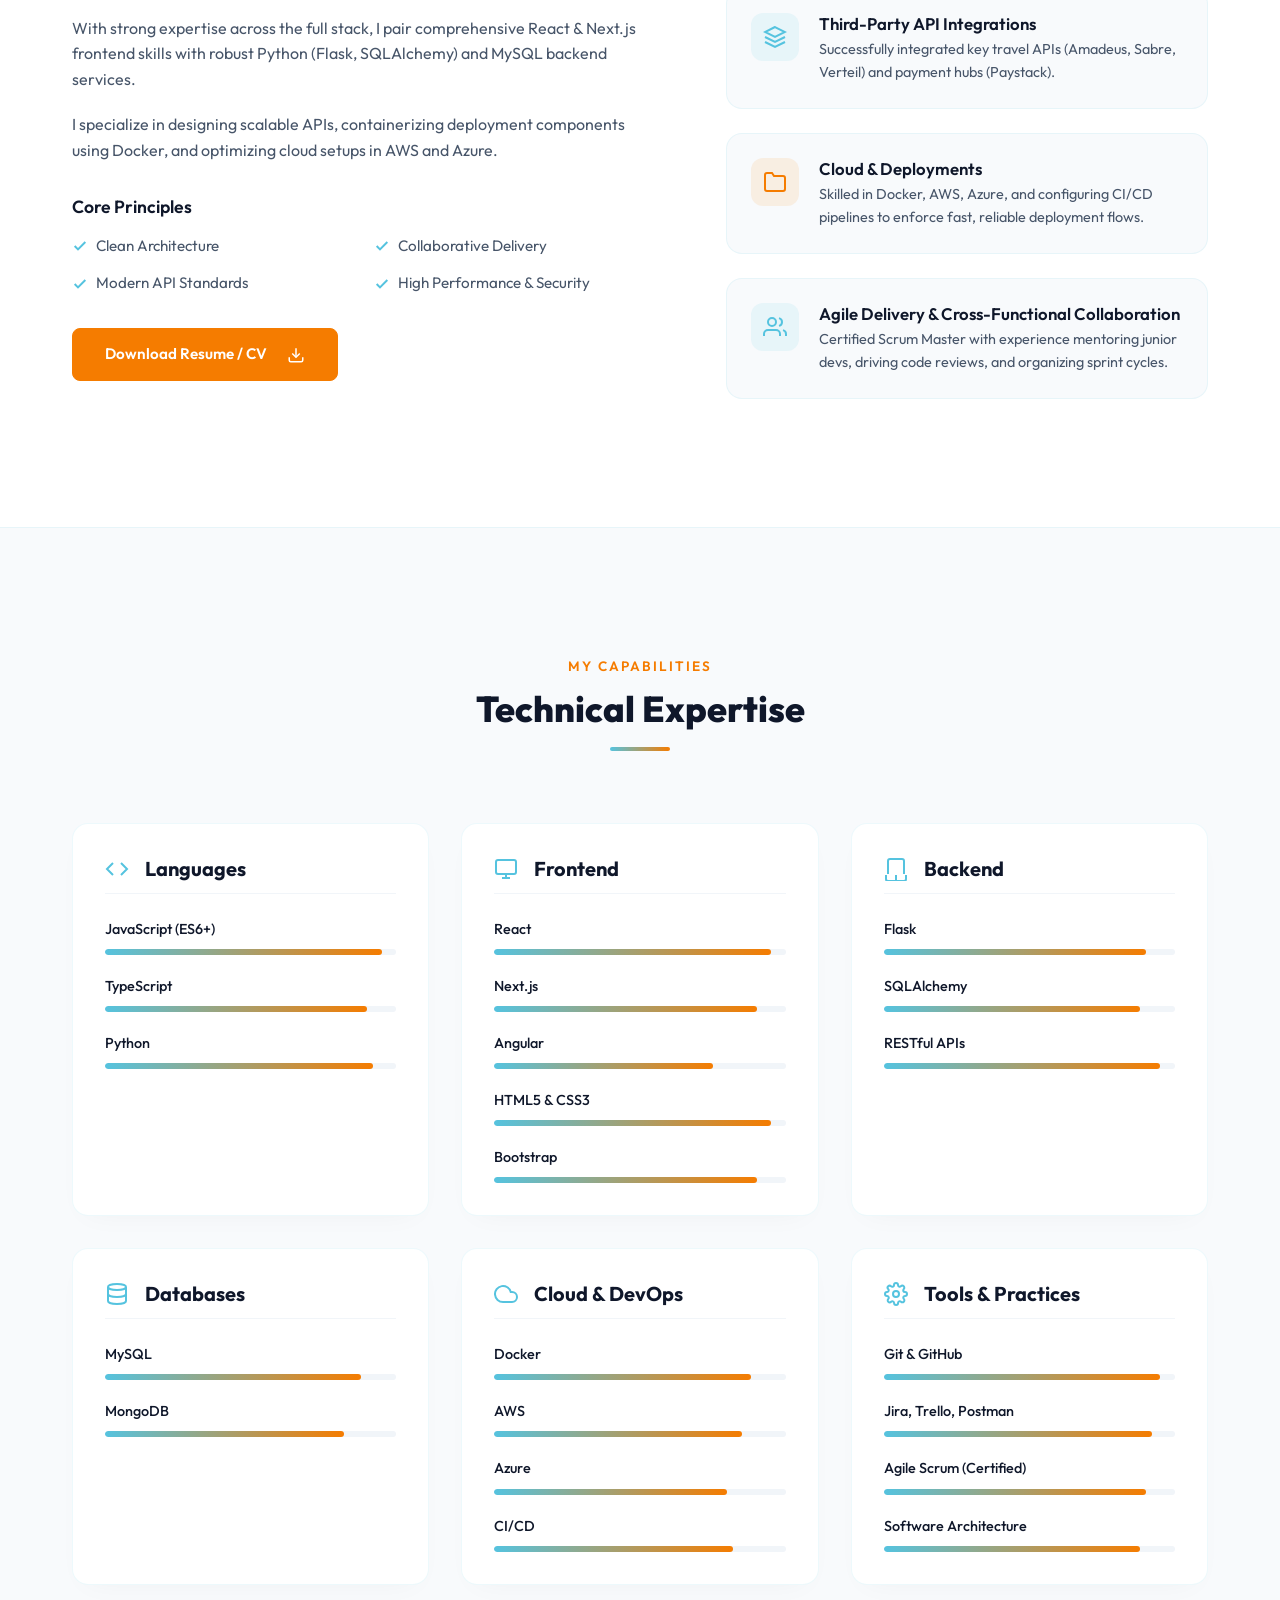
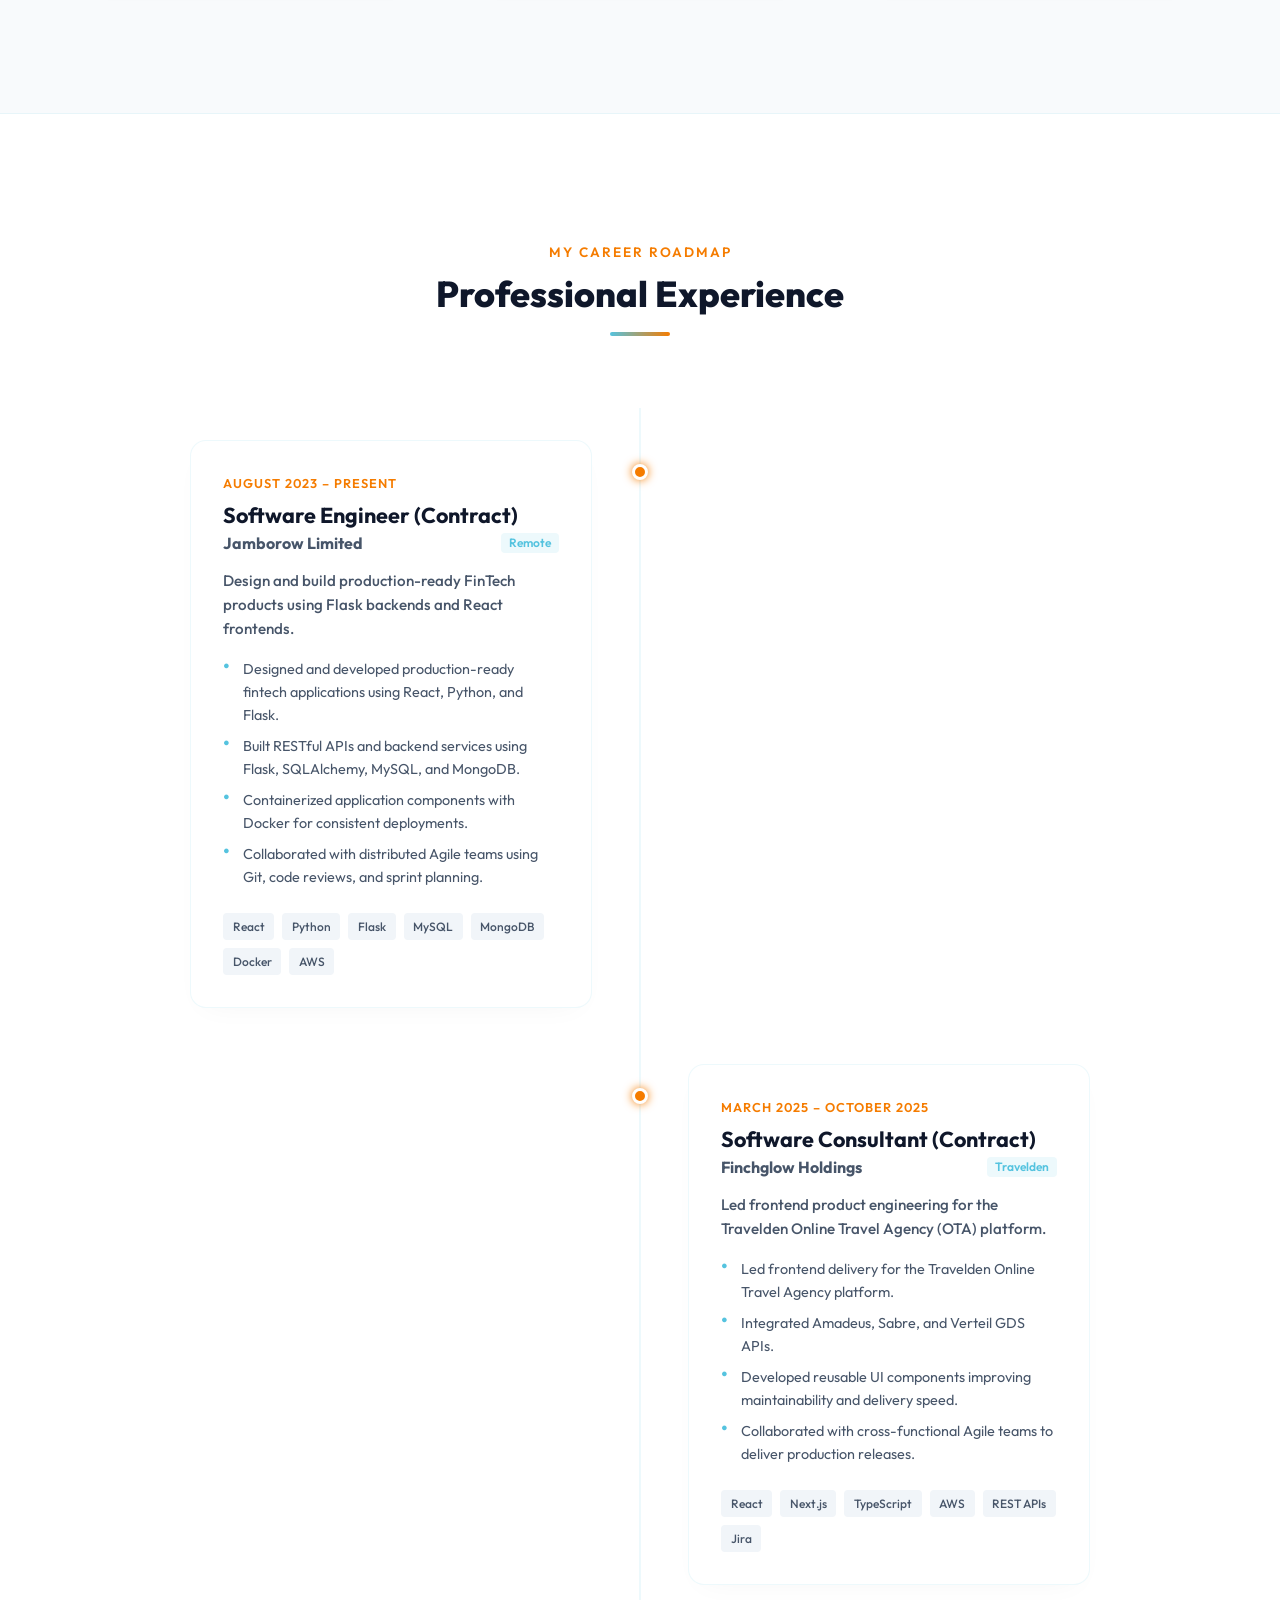
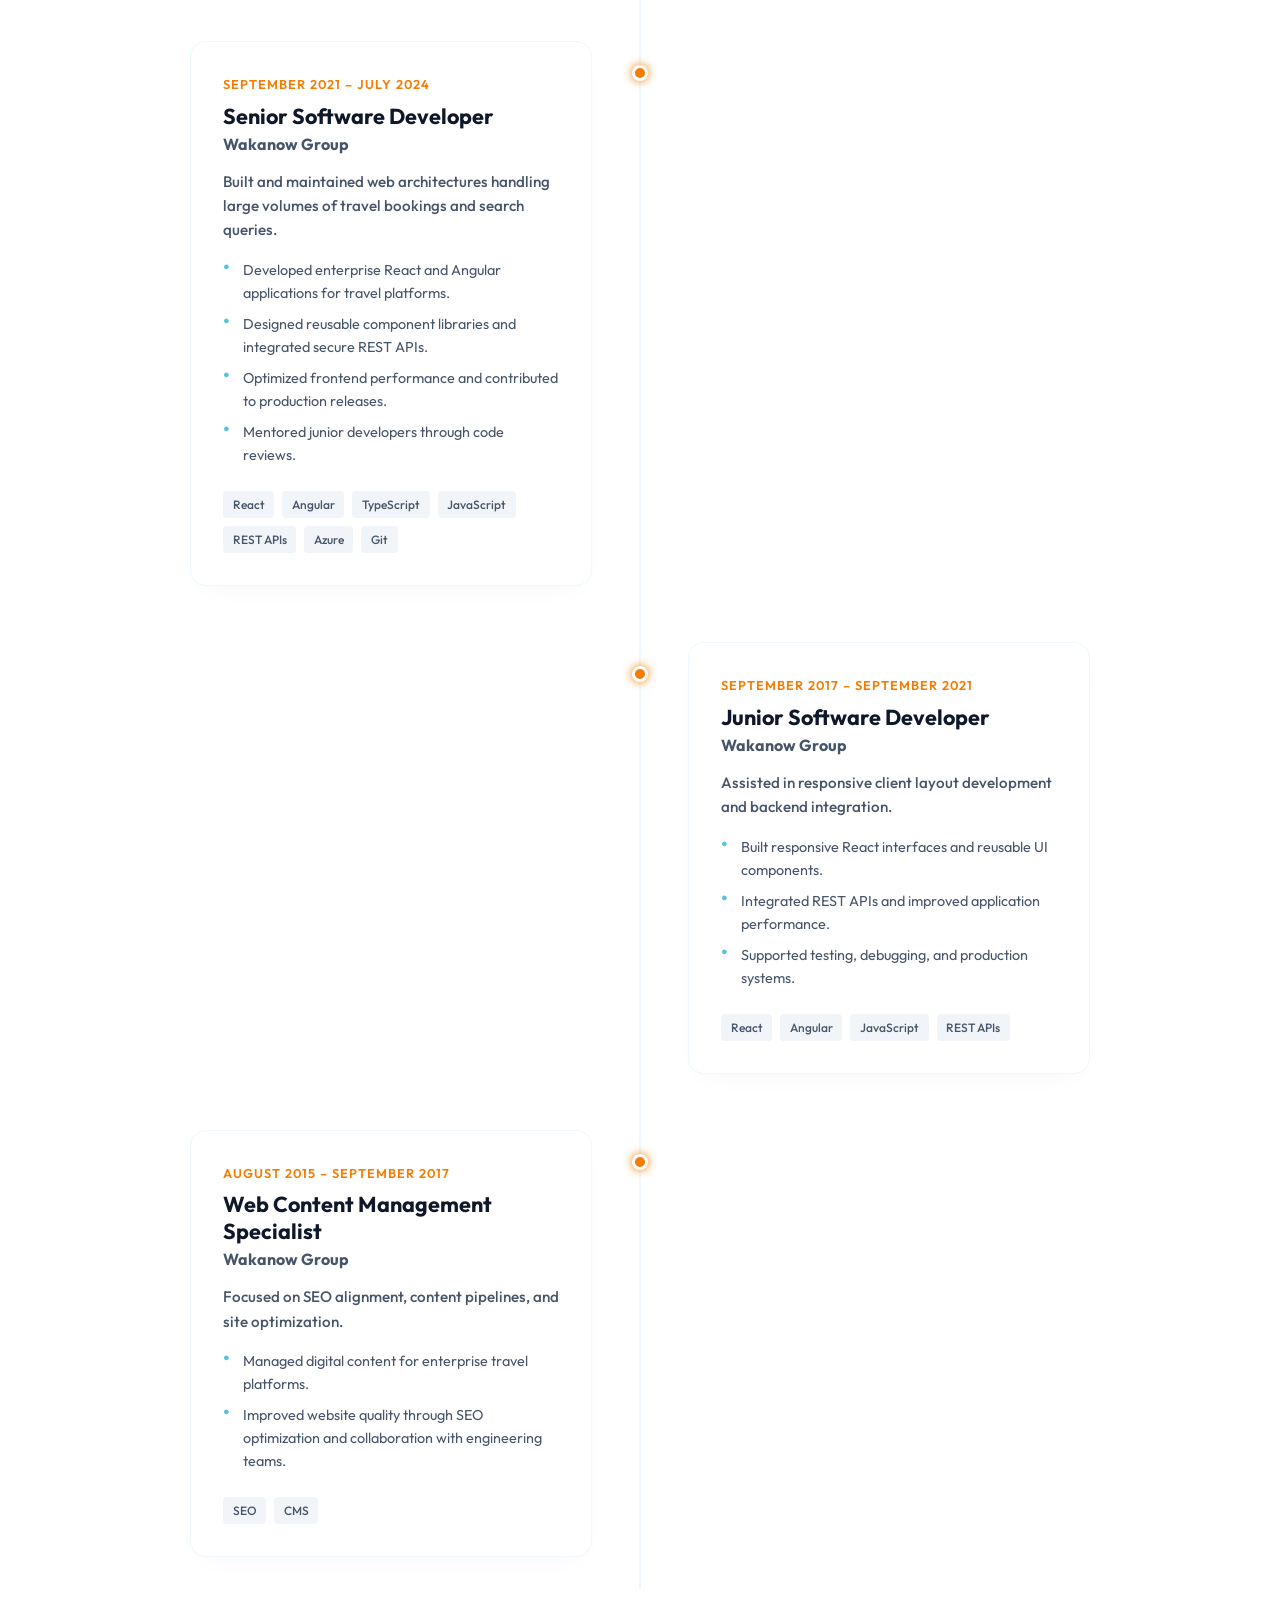
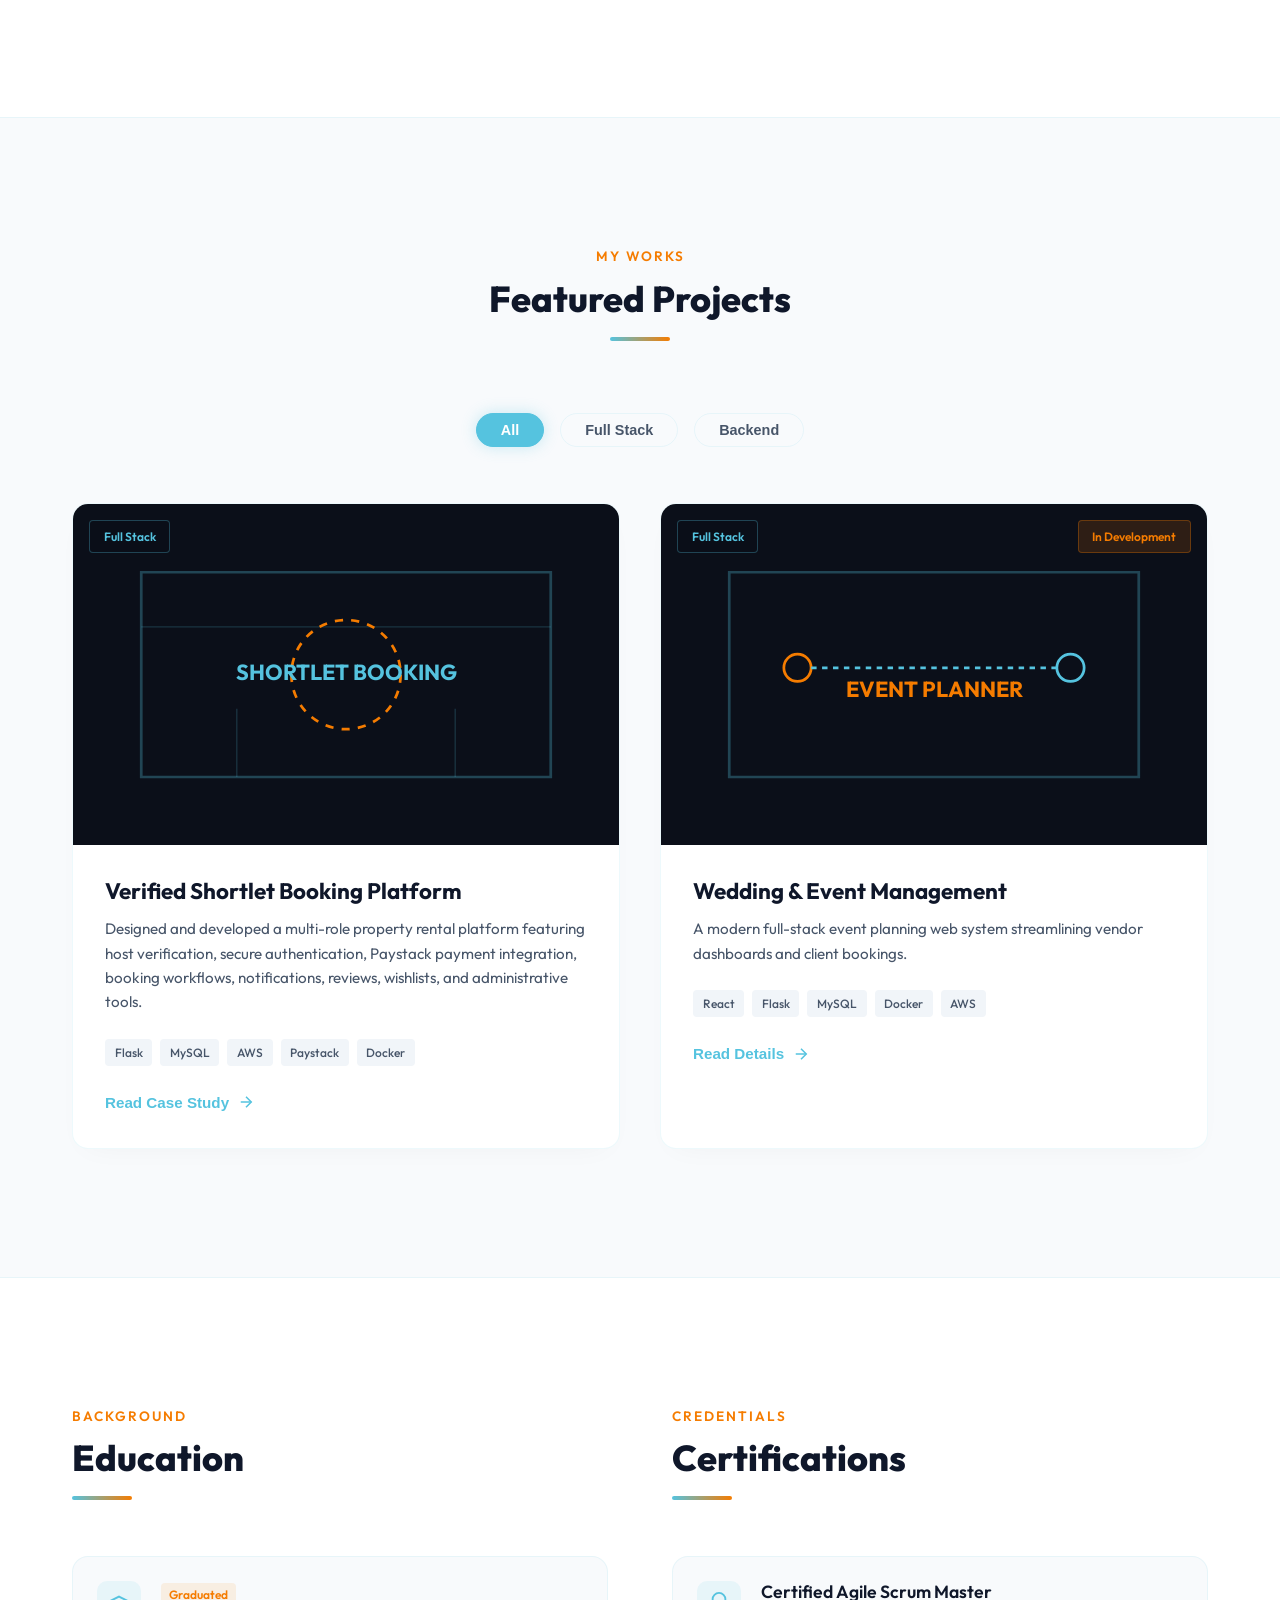
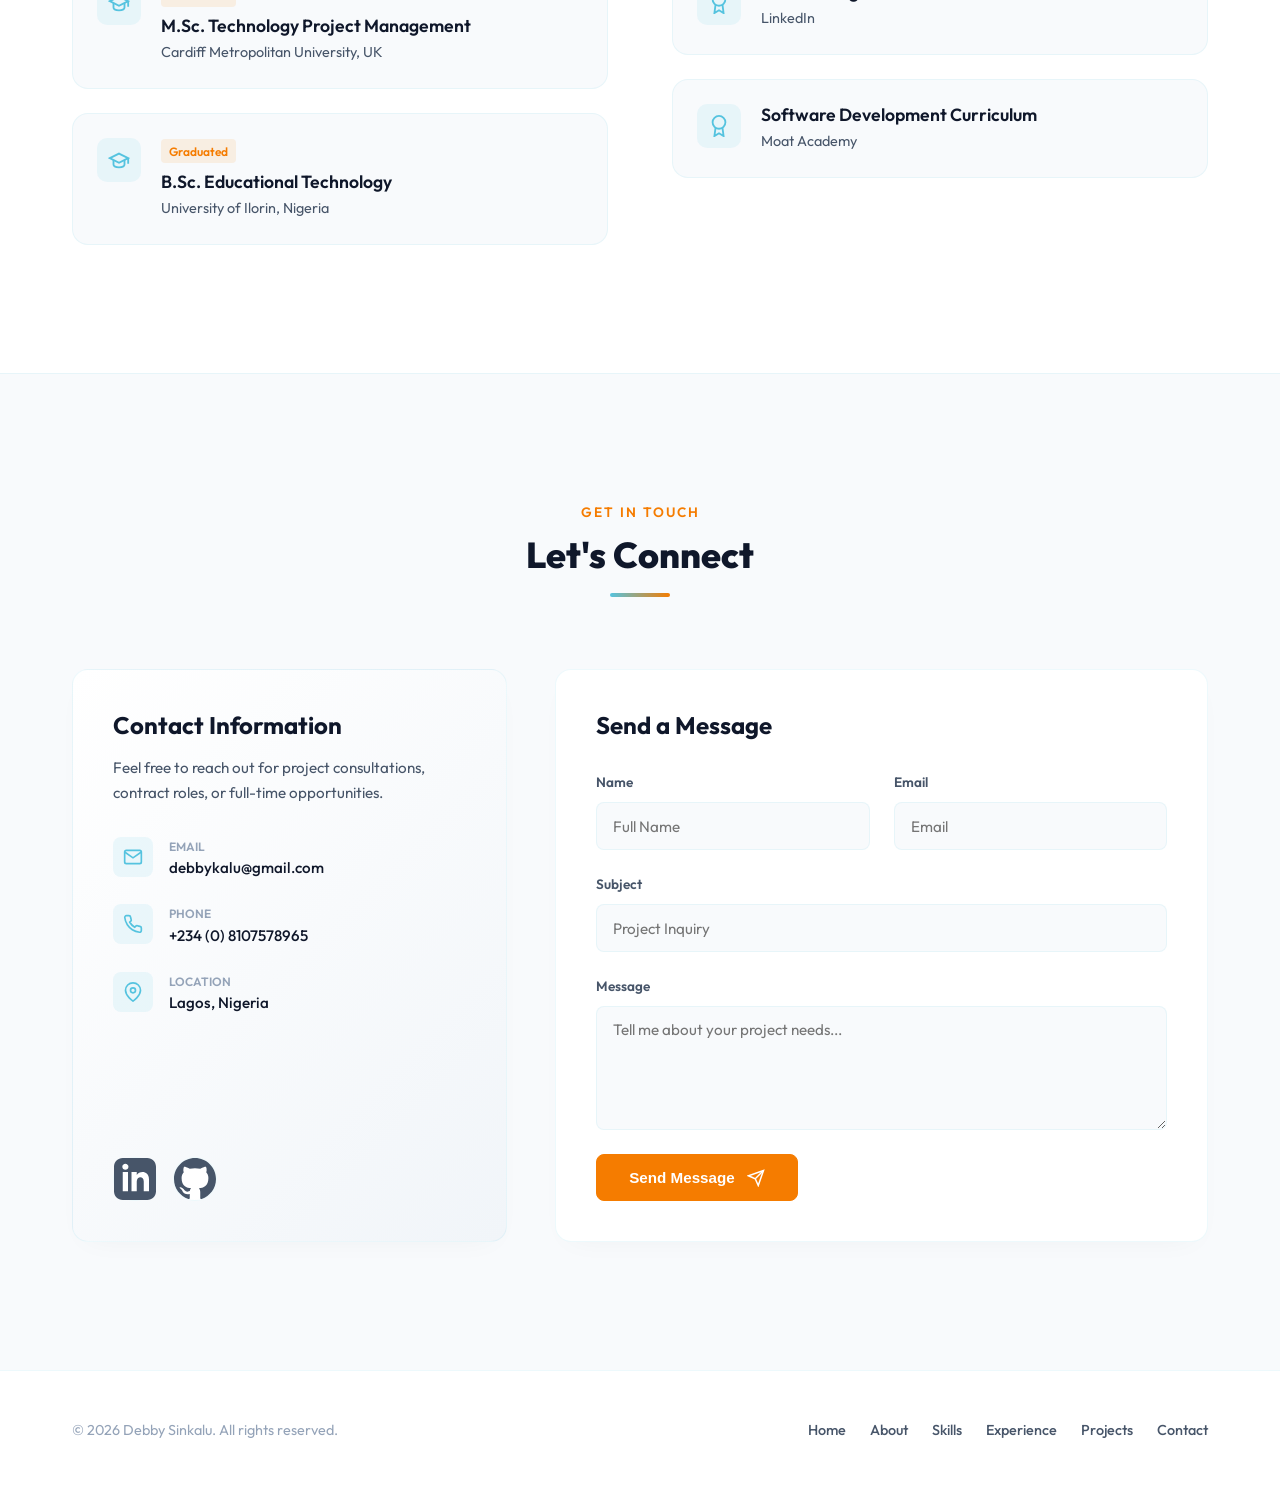
==== commit 46395833: "all initial changes" ====
--- a/index.html
+++ b/index.html
@@ -203,7 +203,7 @@
                 <div class="about-grid">
                     <div class="about-text scroll-reveal">
                         <p class="lead">
-                            I am a detail-oriented and results-driven Full Stack Software Engineer based in Lagos, Nigeria, dedicated to crafting clean architectures, user-centric designs, and engineering excellence.
+                            I am a detail-oriented and results-driven Software Engineer based in Lagos, Nigeria, dedicated to crafting clean architectures, user-centric designs, and engineering excellence.
                         </p>
                         <p>
                             Over my 8-year tenure, I have developed extensive experience delivering enterprise-grade software solutions in Agile environments. My work spans critical sectors, specifically **Travel Technology**, **Financial Technology (FinTech)**, and **Property Technology (PropTech)**.
--- a/style.css
+++ b/style.css
@@ -259,6 +259,7 @@
 
 .logo-txt-accent {
     color: var(--accent-orange);
+    margin-left: 0.50rem;
 }
 
 .nav-menu {
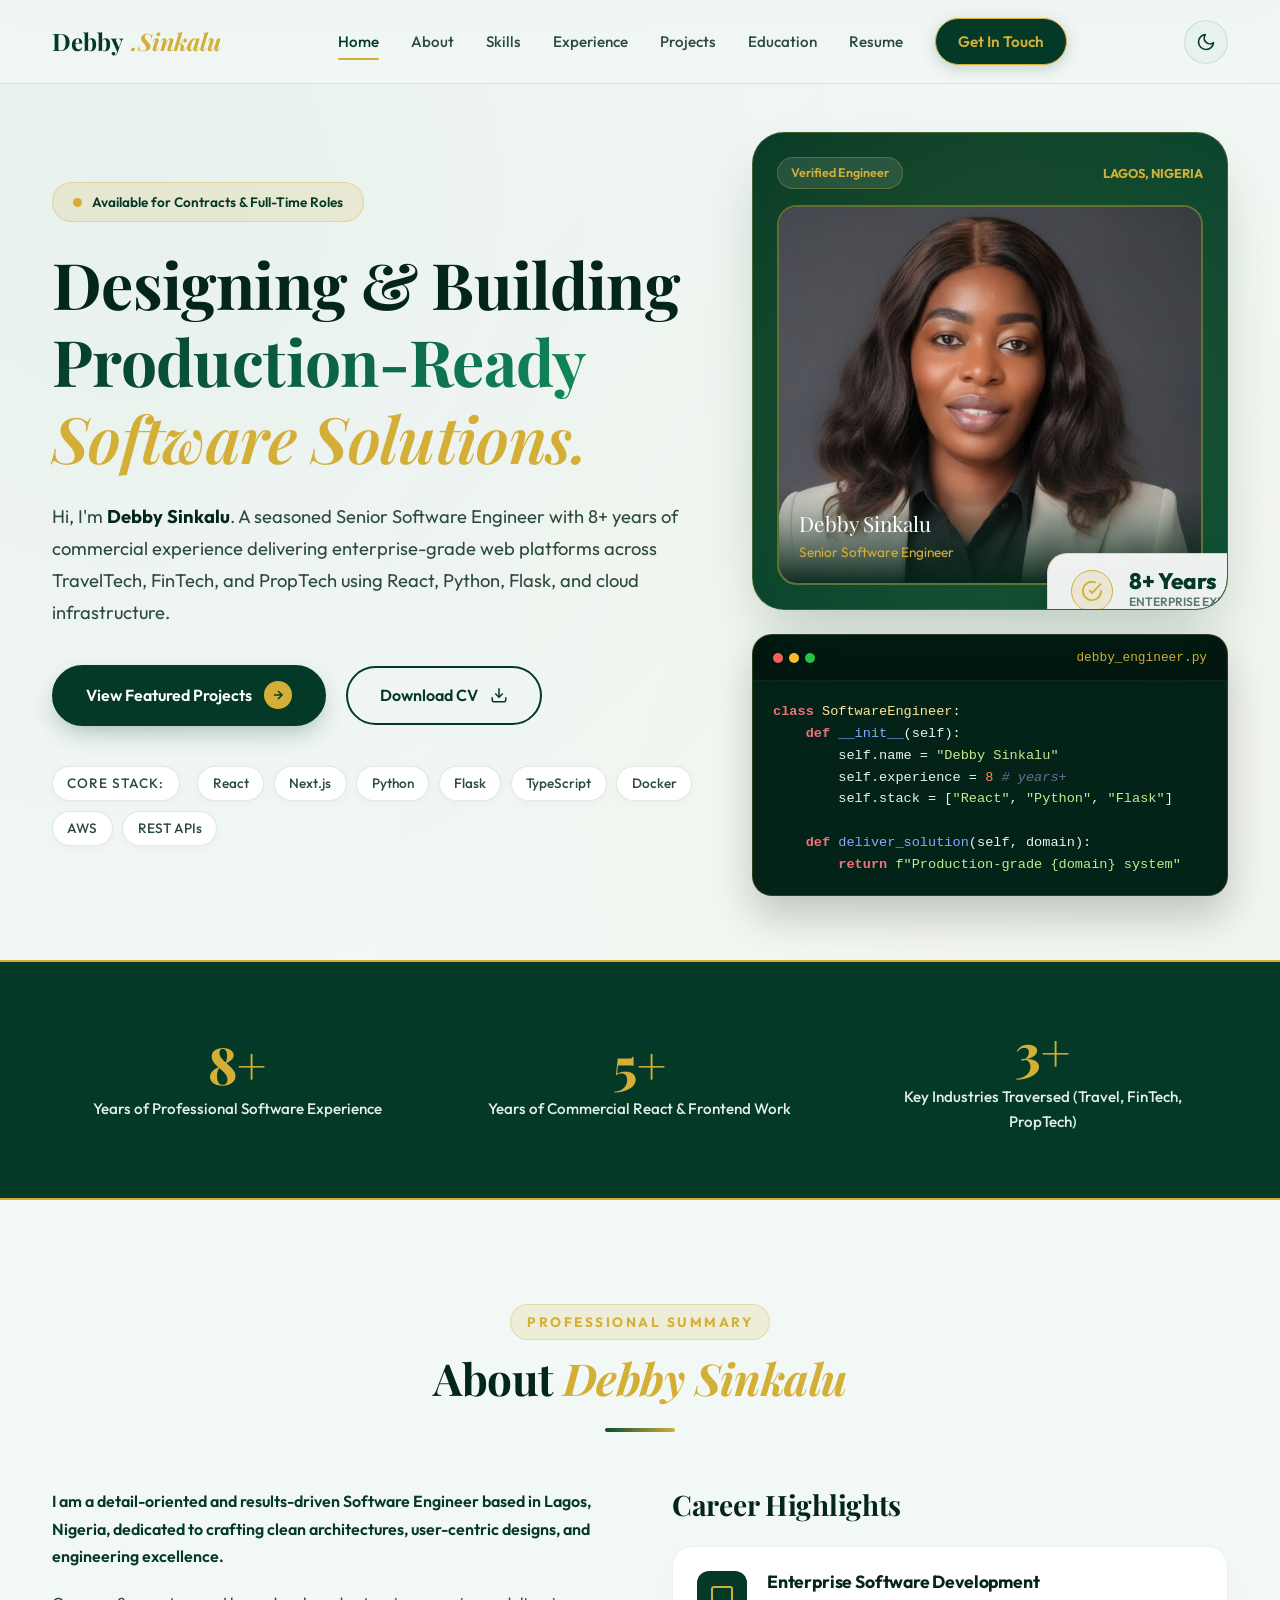
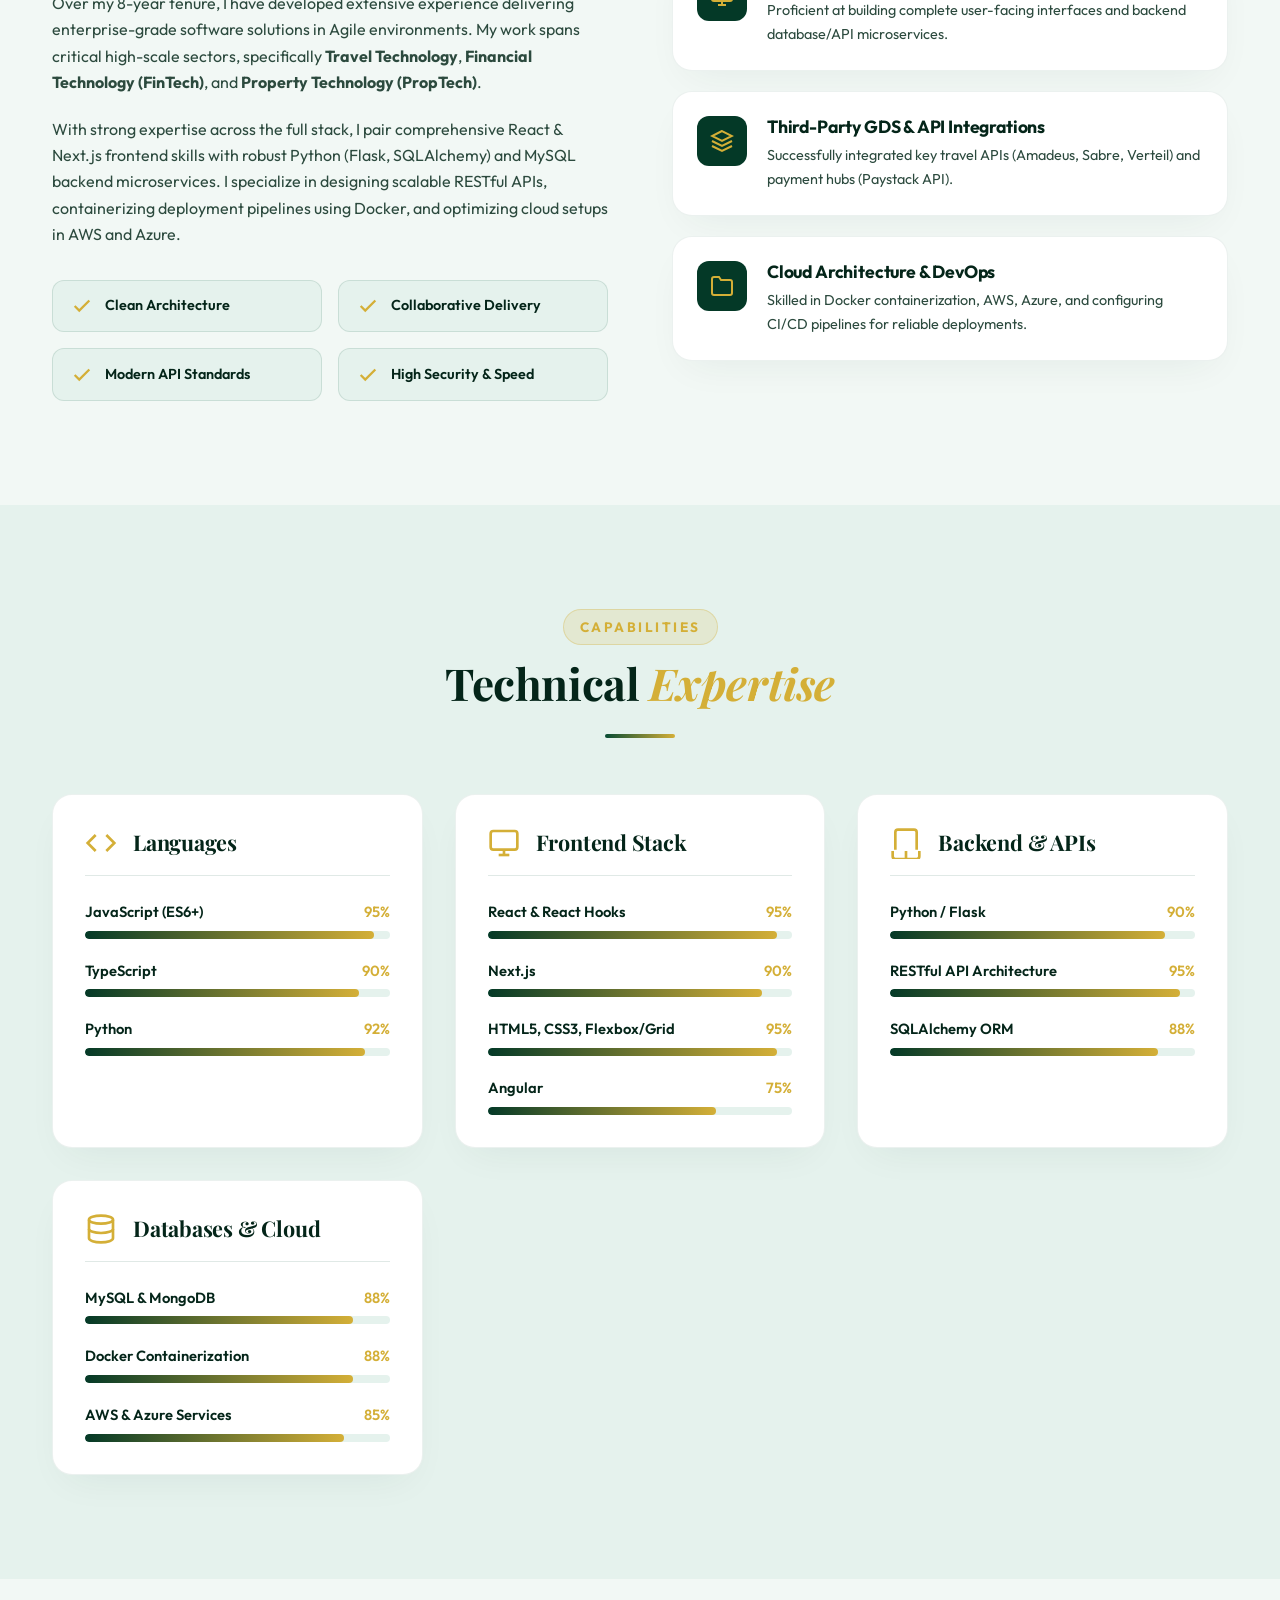
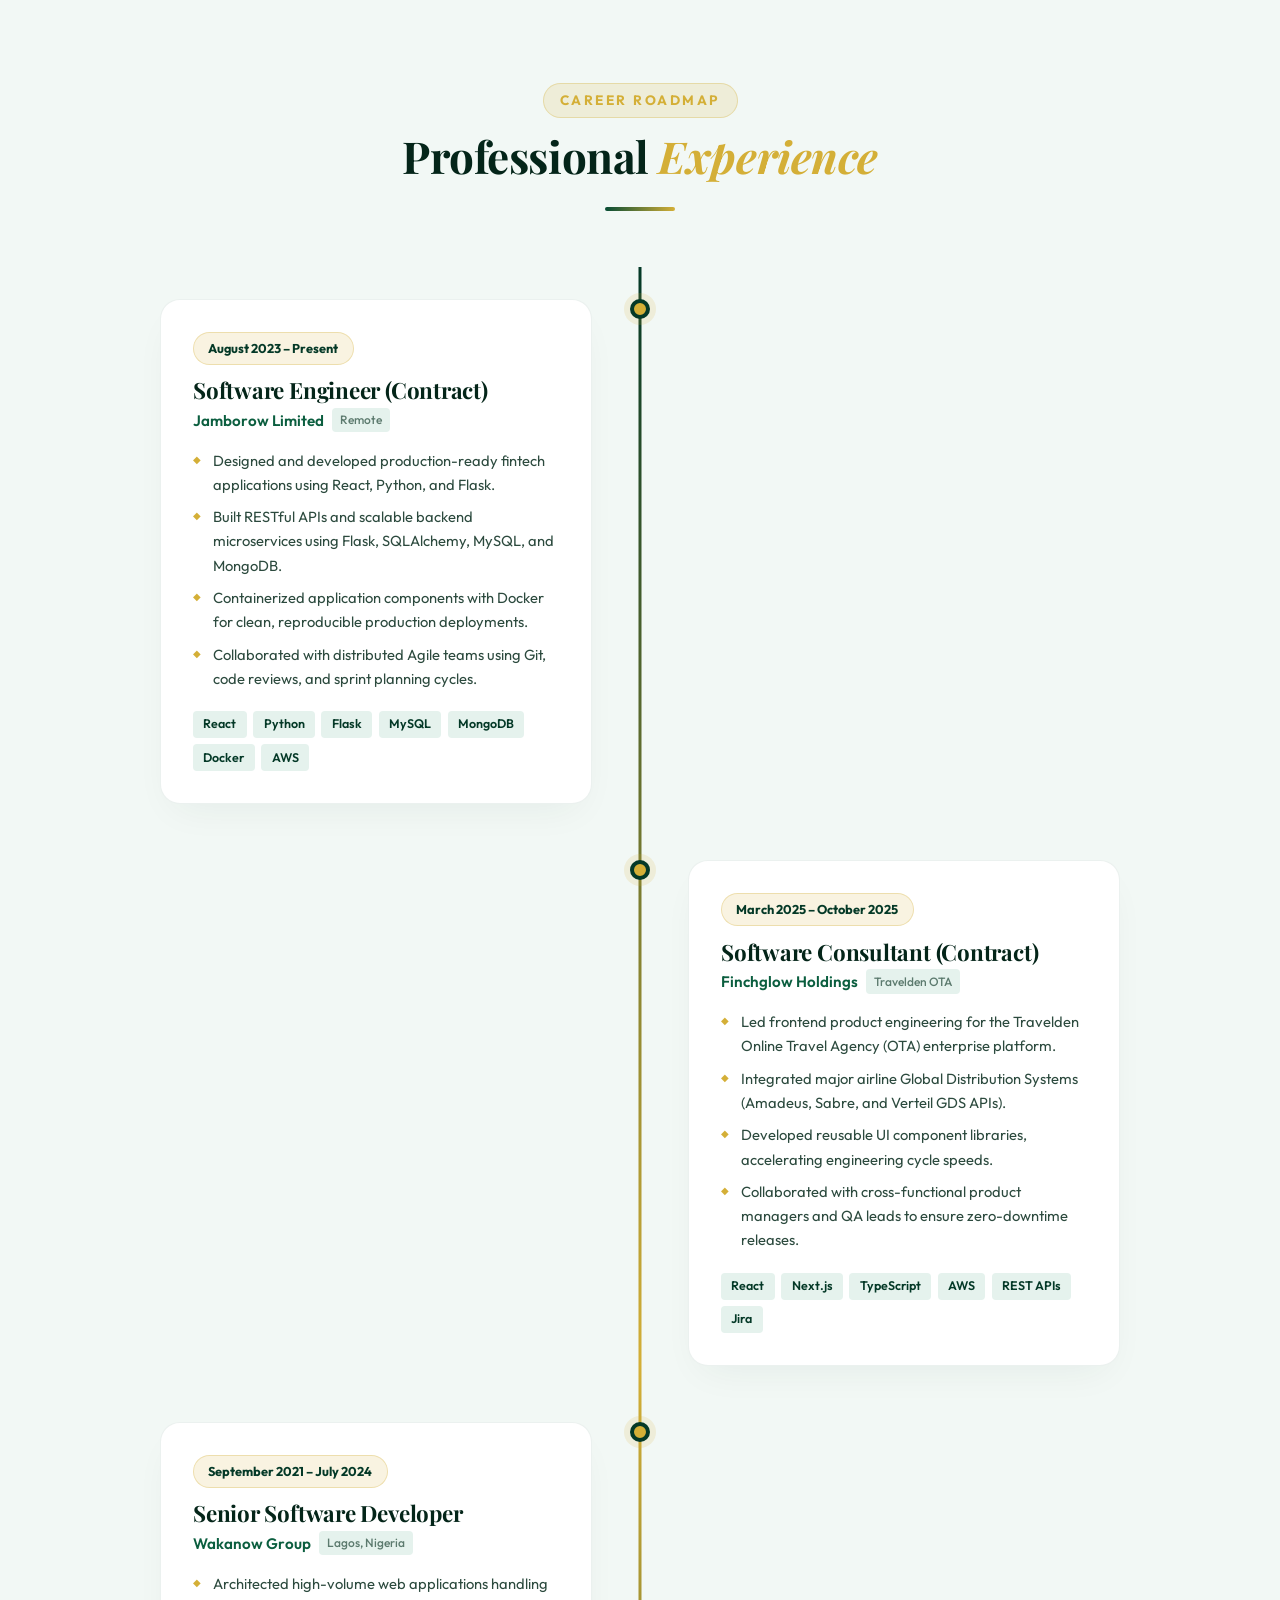
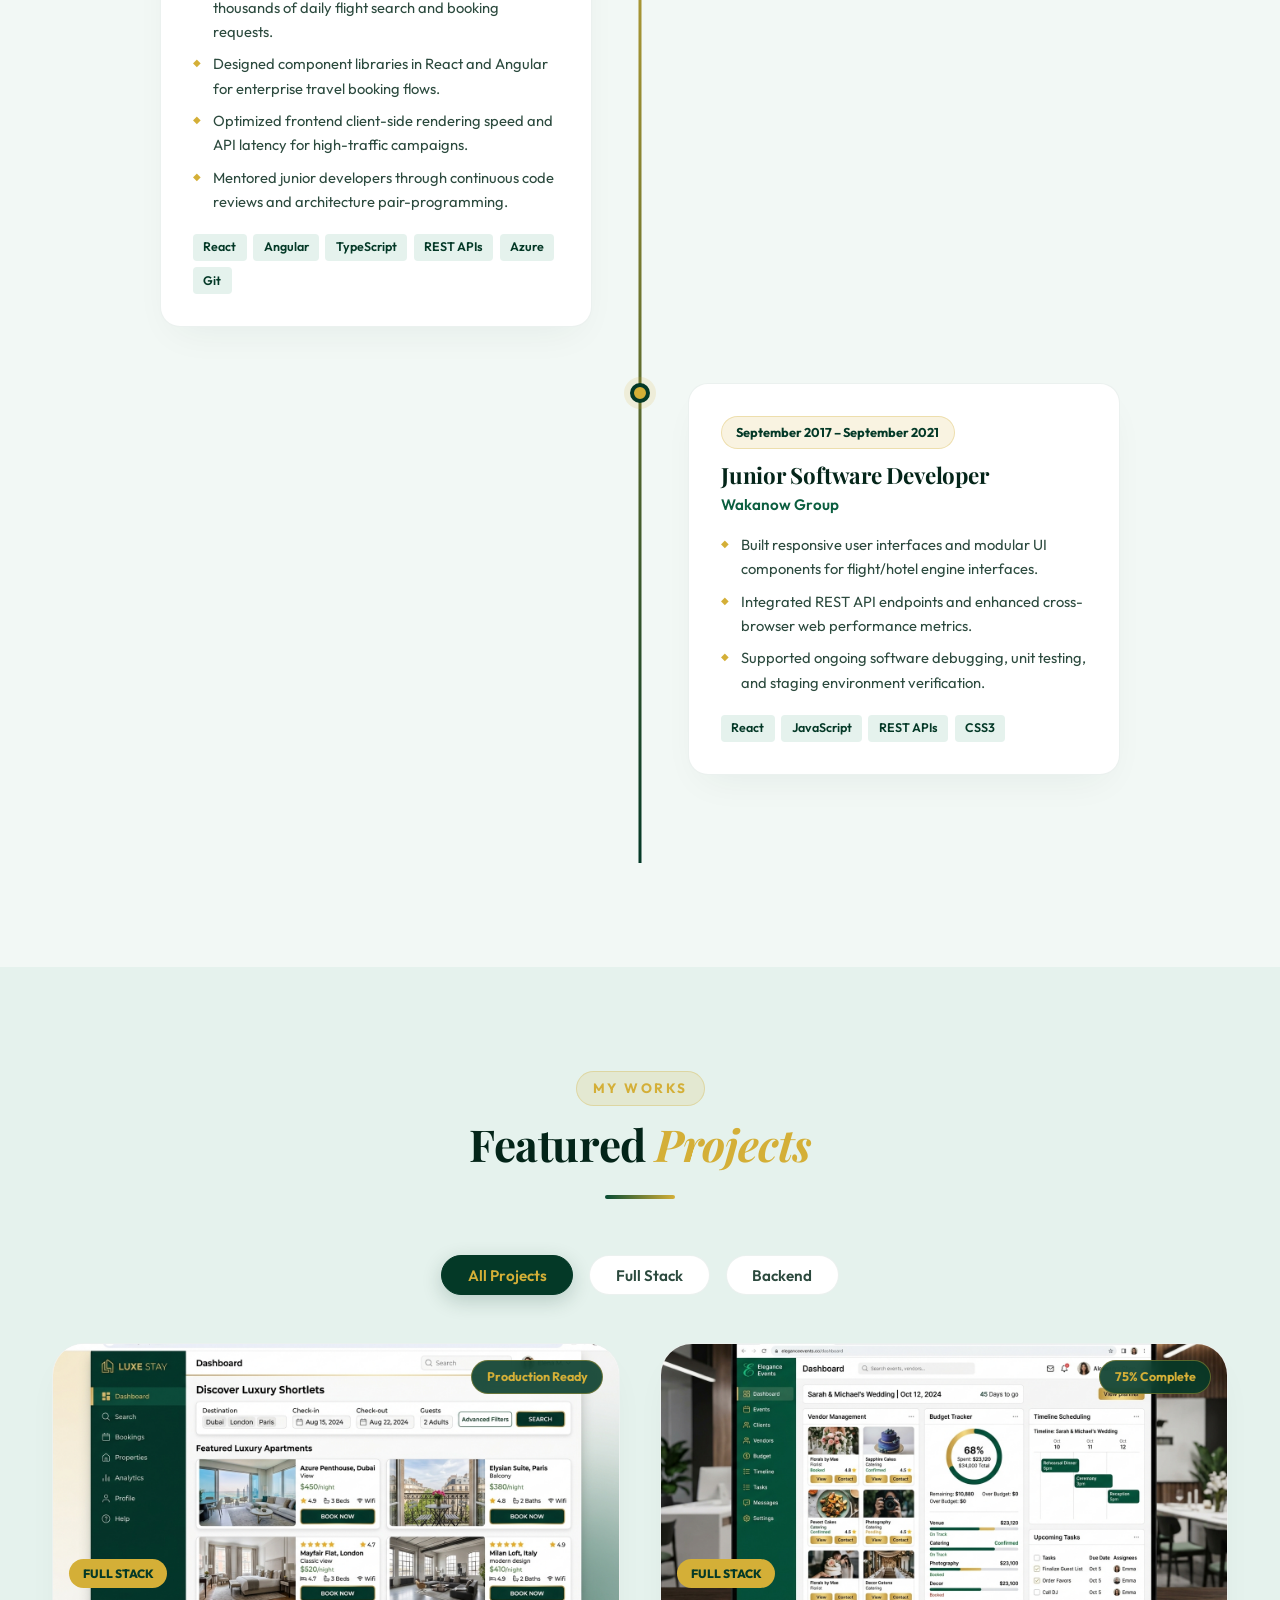
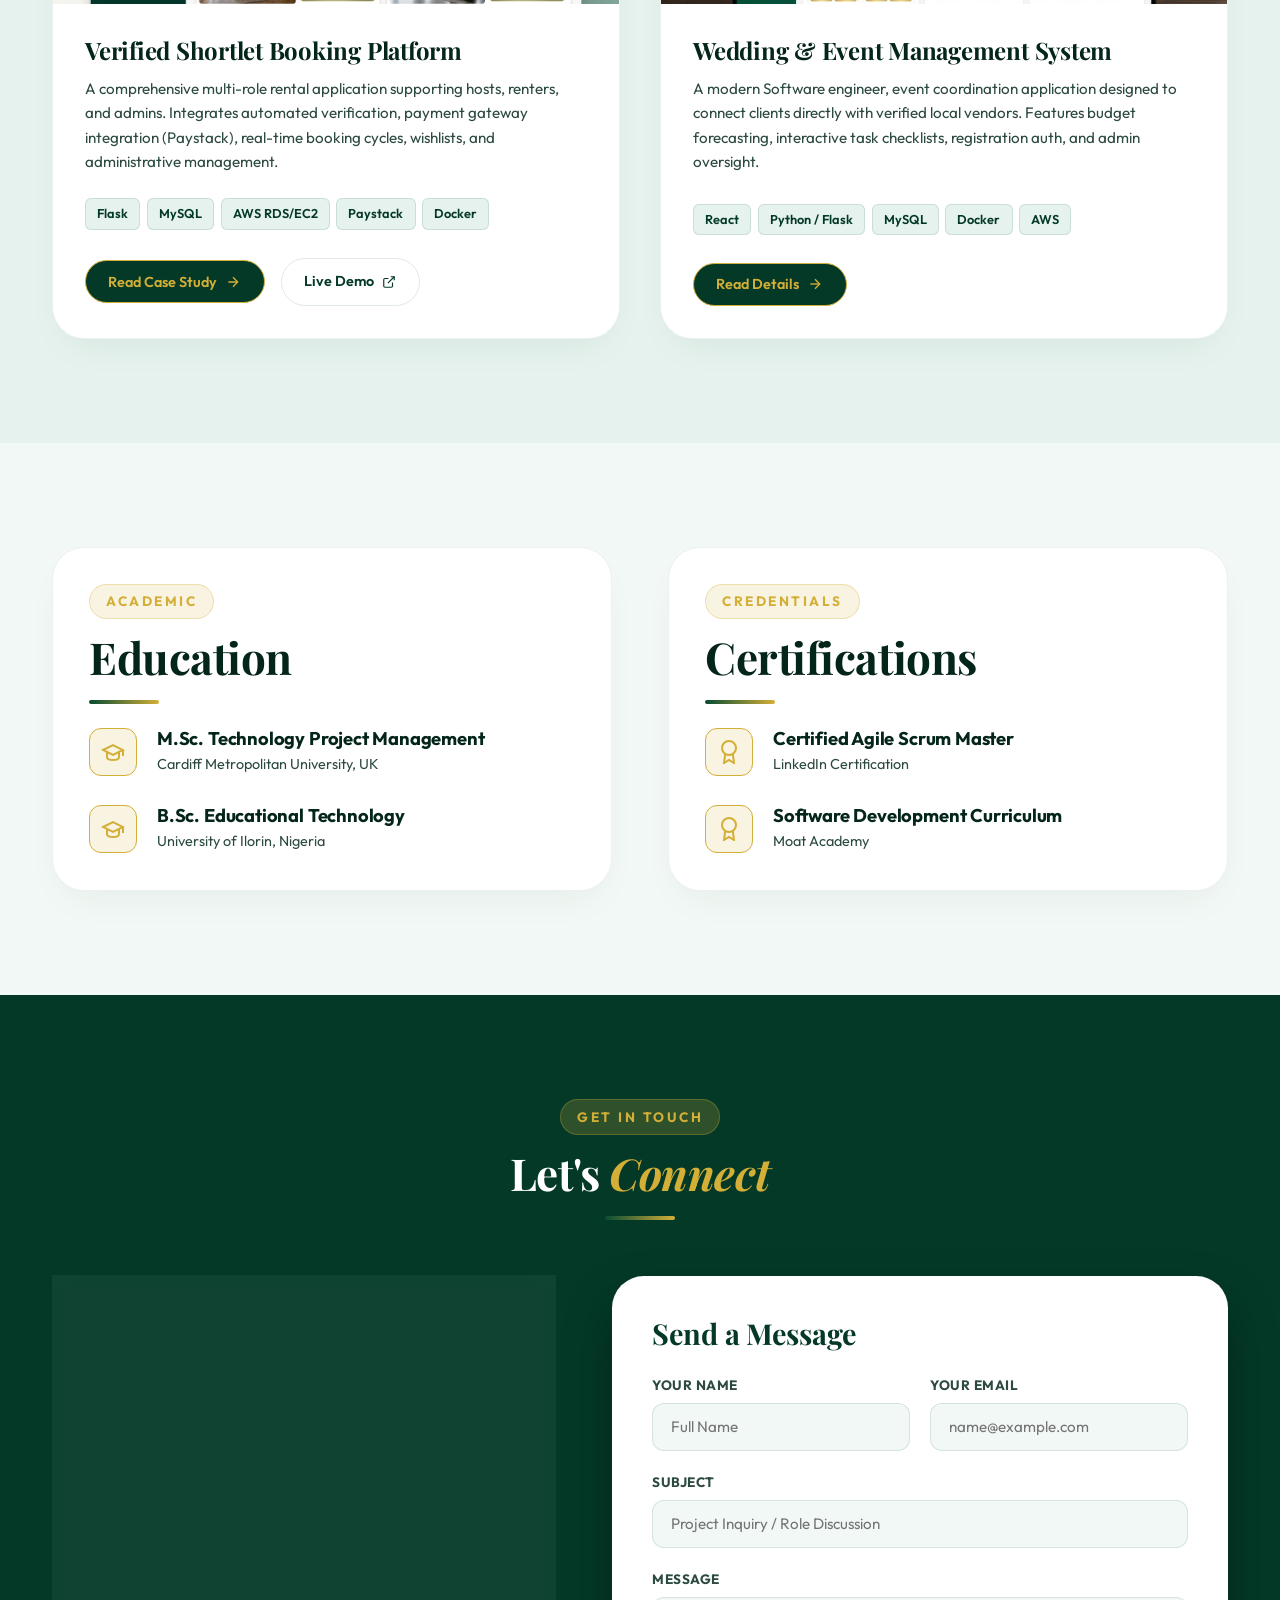
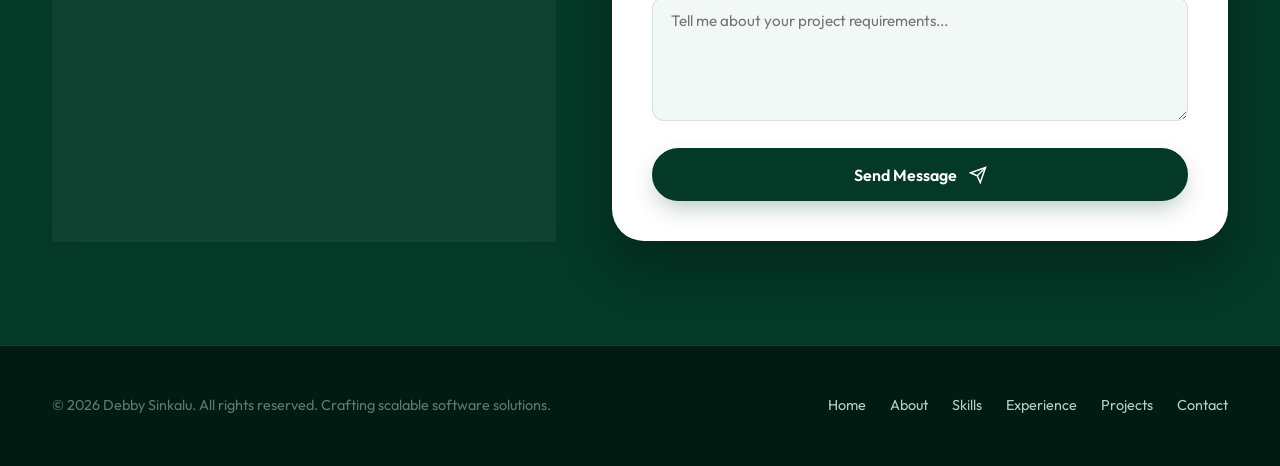
==== commit fe9dcab6: "changs made" ====
--- a/index.html
+++ b/index.html
@@ -1,41 +1,39 @@
 <!DOCTYPE html>
-<html lang="en" data-theme="dark">
+<html lang="en" data-theme="light">
 <head>
     <meta charset="UTF-8">
     <meta name="viewport" content="width=device-width, initial-scale=1.0">
-    <meta name="description" content="Professional portfolio of Debby Sinkalu, Full Stack Software Engineer with 8+ years of experience delivering enterprise-grade travel, fintech, and proptech applications.">
+    <meta name="description" content="Professional portfolio of Debby Sinkalu, Full Stack Software Engineer with 8+ years of experience delivering enterprise-grade TravelTech, FinTech, and PropTech applications.">
     <meta name="keywords" content="Debby Sinkalu, Full Stack Software Engineer, Software Engineer, React, Python, Flask, Lagos, Nigeria, Web Developer">
     <meta name="author" content="Debby Sinkalu">
     <title>Debby Sinkalu | Full Stack Software Engineer</title>
     
-    <!-- Google Fonts -->
+    <!-- Google Fonts: Playfair Display (Serif Headings) & Outfit (Body Copy) -->
     <link rel="preconnect" href="https://fonts.googleapis.com">
     <link rel="preconnect" href="https://fonts.gstatic.com" crossorigin>
-    <link href="https://fonts.googleapis.com/css2?family=Outfit:wght@300;400;500;600;700;800&display=swap" rel="stylesheet">
+    <link href="https://fonts.googleapis.com/css2?family=Outfit:wght@300;400;500;600;700;800&family=Playfair+Display:ital,wght@0,500;0,600;0,700;0,800;1,600&display=swap" rel="stylesheet">
     
     <!-- Stylesheet -->
     <link rel="stylesheet" href="style.css">
 </head>
 <body>
-    <!-- Page Preloader & Transition Loader Overlay -->
+
+    <!-- Page Preloader -->
     <div id="page-loader" class="page-loader">
         <div class="loader-content">
             <div class="loader-logo">
-                <span class="logo-txt-primary">Debby</span><span class="logo-txt-accent">Sinkalu</span>
-            </div>
-            <div class="loader-spinner-container">
-                <div class="loader-spinner"></div>
-                <div class="loader-spinner-inner"></div>
-            </div>
-            <div class="loader-text" id="loader-text">Loading...</div>
+                Debby <span class="loader-logo logo-gold">Sinkalu</span>
+            </div>
+            <div class="loader-spinner-ring"></div>
+            <div class="loader-text">Loading Portfolio...</div>
         </div>
     </div>
 
-    <!-- Navigation -->
+    <!-- Header Navigation -->
     <header class="navbar" id="navbar">
         <div class="nav-container">
             <a href="#hero" class="nav-logo" id="nav-logo">
-                <span class="logo-txt-primary">Debby</span><span class="logo-txt-accent">Sinkalu</span>
+                <span class="logo-emerald">Debby</span><span class="logo-gold">.Sinkalu</span>
             </a>
             
             <nav class="nav-menu" id="nav-menu">
@@ -45,13 +43,13 @@
                 <a href="#experience" class="nav-link">Experience</a>
                 <a href="#projects" class="nav-link">Projects</a>
                 <a href="#education" class="nav-link">Education</a>
-                <a href="debby_sinkalu_cv.pdf" download="Debby_Sinkalu_CV.pdf" class="nav-link">Resume</a>
-                <a href="#contact" class="nav-link nav-btn-contact">Contact</a>
+                <a href="Debby_Sinkalu_Professional_CV.pdf" download="Debby_Sinkalu_CV.pdf" class="nav-link">Resume</a>
+                <a href="#contact" class="nav-link nav-btn-contact">Get In Touch</a>
             </nav>
             
             <div class="nav-actions">
                 <button class="theme-toggle" id="theme-toggle" aria-label="Toggle light/dark theme">
-                    <!-- Light Mode Icon (Sun) -->
+                    <!-- Sun Icon for Dark Mode -->
                     <svg class="sun-icon" viewBox="0 0 24 24" fill="none" stroke="currentColor" stroke-width="2" stroke-linecap="round" stroke-linejoin="round">
                         <circle cx="12" cy="12" r="5"></circle>
                         <line x1="12" y1="1" x2="12" y2="3"></line>
@@ -63,7 +61,7 @@
                         <line x1="4.22" y1="19.78" x2="5.64" y2="18.36"></line>
                         <line x1="18.36" y1="5.64" x2="19.78" y2="4.22"></line>
                     </svg>
-                    <!-- Dark Mode Icon (Moon) -->
+                    <!-- Moon Icon for Light Mode -->
                     <svg class="moon-icon" viewBox="0 0 24 24" fill="none" stroke="currentColor" stroke-width="2" stroke-linecap="round" stroke-linejoin="round">
                         <path d="M21 12.79A9 9 0 1 1 11.21 3 7 7 0 0 0 21 12.79z"></path>
                     </svg>
@@ -78,7 +76,7 @@
         </div>
     </header>
 
-    <!-- Mobile Dropdown Menu -->
+    <!-- Mobile Navigation Drawer -->
     <div class="mobile-menu" id="mobile-menu-dropdown">
         <a href="#hero" class="mobile-nav-link">Home</a>
         <a href="#about" class="mobile-nav-link">About</a>
@@ -86,224 +84,221 @@
         <a href="#experience" class="mobile-nav-link">Experience</a>
         <a href="#projects" class="mobile-nav-link">Projects</a>
         <a href="#education" class="mobile-nav-link">Education</a>
-        <a href="debby_sinkalu_cv.pdf" download="Debby_Sinkalu_CV.pdf" class="mobile-nav-link">Resume</a>
+        <a href="Debby_Sinkalu_Professional_CV.pdf" download="Debby_Sinkalu_CV.pdf" class="mobile-nav-link">Resume</a>
         <a href="#contact" class="mobile-nav-link">Contact</a>
     </div>
 
-    <!-- Main Content -->
     <main>
         <!-- Hero Section -->
         <section class="hero-section" id="hero">
-            <div class="hero-overlay-grid"></div>
-            <div class="container hero-container">
-                <div class="hero-content">
-                    <div class="badge fade-in">
-                        <span class="badge-dot"></span> Available for contracts & full-time
-                    </div>
-                    <h1 class="hero-title fade-in">
-                        Designing & Building <br>
-                        <span class="gradient-text">Production-Ready </span> <br>
-                        Software Solutions.
-                    </h1>
-                    <p class="hero-subtitle fade-in">
-                        Hi, I'm <strong>Debby Sinkalu</strong>. A seasoned Full Stack Software Engineer with 8+ years of experience I build modern web applications that solve real business problems across TravelTech, FinTech, and PropTech using React, Python, Flask, and cloud technologies.
-                    </p>
-                    
-                    <div class="hero-cta fade-in">
-                        <a href="#projects" class="btn btn-primary" id="hero-btn-work">
-                            View Featured Projects
-                            <svg class="btn-arrow" viewBox="0 0 24 24" fill="none" stroke="currentColor" stroke-width="2">
-                                <line x1="5" y1="12" x2="19" y2="12"></line>
-                                <polyline points="12 5 19 12 12 19"></polyline>
-                            </svg>
-                        </a>
-                        <a href="debby_sinkalu_cv.pdf" download="Debby_Sinkalu_CV.pdf" class="btn btn-secondary" id="hero-btn-cv">
-                            Download CV
-                            <svg viewBox="0 0 24 24" fill="none" stroke="currentColor" stroke-width="2" style="width: 18px; height: 18px; margin-left: 4px; vertical-align: middle;">
-                                <path d="M21 15v4a2 2 0 0 1-2 2H5a2 2 0 0 1-2-2v-4"></path>
-                                <polyline points="7 10 12 15 17 10"></polyline>
-                                <line x1="12" y1="15" x2="12" y2="3"></line>
-                            </svg>
-                        </a>
-                        <a href="#contact" class="btn btn-secondary" id="hero-btn-contact" style="border-color: transparent;">Get in Touch</a>
-                    </div>
-
-                    <div class="hero-tech-pills fade-in">
-                        <span>React</span>
-                        <span>Next.js</span>
-                        <span>Python</span>
-                        <span>Flask</span>
-                        <span>TypeScript</span>
-                        <span>Docker</span>
-                        <span>AWS</span>
-                        <span>REST APIs</span>
-                    </div>
-                </div>
-                
-                <div class="hero-visual fade-in">
-                    <div class="visual-card-wrapper">
-                        <div class="visual-card-glow"></div>
-                        <div class="visual-card">
-                            <div class="card-header">
-                                <span class="dot red"></span>
-                                <span class="dot yellow"></span>
-                                <span class="dot green"></span>
-                                <span class="card-title">debby_sinkalu.py</span>
-                            </div>
-                            <div class="card-body">
-                                <pre><code><span class="code-keyword">class</span> <span class="code-class">SoftwareEngineer</span>:
-    <span class="code-keyword">def</span> <span class="code-func">__init__</span>(<span class="code-self">self</span>):
-        <span class="code-self">self</span>.name = <span class="code-str">"Debby Sinkalu"</span>
-        <span class="code-self">self</span>.role = <span class="code-str">"Full Stack Software Engineer"</span>
-        <span class="code-self">self</span>.experience = <span class="code-num">8</span>  <span class="code-comment"># years+</span>
-        <span class="code-self">self</span>.core_stack = [<span class="code-str">"React"</span>, <span class="code-str">"Python"</span>, <span class="code-str">"Flask"</span>]
-
-    <span class="code-keyword">def</span> <span class="code-func">get_expertise</span>(<span class="code-self">self</span>):
-        <span class="code-keyword">return</span> {
-            <span class="code-str">"Frontend"</span>: [<span class="code-str">"Next.js"</span>, <span class="code-str">"TS"</span>, <span class="code-str">"Angular"</span>],
-            <span class="code-str">"Backend"</span>: [<span class="code-str">"Flask"</span>, <span class="code-str">"SQLAlchemy"</span>, <span class="code-str">"REST"</span>],
-            <span class="code-str">"DevOps"</span>: [<span class="code-str">"Docker"</span>, <span class="code-str">"AWS"</span>, <span class="code-str">"Azure"</span>, <span class="code-str">"CI/CD"</span>]
-        }</code></pre>
-                            </div>
-                        </div>
-                    </div>
-                </div>
-            </div>
-        </section>
-
-        <!-- Stats Section -->
-        <section class="stats-section">
-            <div class="container stats-container">
-                <div class="stat-item">
-                    <span class="stat-number">8+</span>
-                    <span class="stat-label">Years of Professional Experience</span>
-                </div>
-                <div class="stat-divider"></div>
-                <div class="stat-item">
-                    <span class="stat-number">5+</span>
-                    <span class="stat-label">Years of Commercial React Work</span>
-                </div>
-                <div class="stat-divider"></div>
-                <div class="stat-item">
-                    <span class="stat-number">3+</span>
-                    <span class="stat-label">Key Industries Traversed</span>
-                </div>
-            </div>
-        </section>
-
-        <!-- About Section -->
-        <section class="about-section" id="about">
             <div class="container">
-                <div class="section-header scroll-reveal">
-                    <span class="section-tagline">Professional Summary</span>
-                    <h2 class="section-title">About Me</h2>
-                    <div class="underline"></div>
-                </div>
-                
-                <div class="about-grid">
-                    <div class="about-text scroll-reveal">
-                        <p class="lead">
-                            I am a detail-oriented and results-driven Software Engineer based in Lagos, Nigeria, dedicated to crafting clean architectures, user-centric designs, and engineering excellence.
-                        </p>
-                        <p>
-                            Over my 8-year tenure, I have developed extensive experience delivering enterprise-grade software solutions in Agile environments. My work spans critical sectors, specifically **Travel Technology**, **Financial Technology (FinTech)**, and **Property Technology (PropTech)**.
-                        </p>
-                        <p>
-                            With strong expertise across the full stack, I pair comprehensive React & Next.js frontend skills with robust Python (Flask, SQLAlchemy) and MySQL backend services. 
-                        </p>
-                        <p>
-                            I specialize in designing scalable APIs, containerizing deployment components using Docker, and optimizing cloud setups in AWS and Azure.
+                <div class="hero-grid">
+                    <div class="hero-content scroll-reveal">
+                        <div class="badge-availability">
+                            <span class="pulse-dot"></span> Available for Contracts & Full-Time Roles
+                        </div>
+                        
+                        <h1 class="hero-title">
+                            Designing & Building <br>
+                            <span class="text-emerald-gradient">Production-Ready</span> <br>
+                            <span class="serif-italic">Software Solutions.</span>
+                        </h1>
+                        
+                        <p class="hero-subtitle">
+                            Hi, I'm <strong>Debby Sinkalu</strong>. A seasoned Senior Software Engineer with 8+ years of commercial experience delivering enterprise-grade web platforms across TravelTech, FinTech, and PropTech using React, Python, Flask, and cloud infrastructure.
                         </p>
                         
-                        <div class="about-interests">
-                            <h4 class="interests-title">Core Principles</h4>
-                            <ul class="interests-list">
-                                <li>
-                                    <svg class="check-icon" viewBox="0 0 24 24" fill="none" stroke="currentColor" stroke-width="3"><polyline points="20 6 9 17 4 12"></polyline></svg>
-                                    Clean Architecture
-                                </li>
-                                <li>
-                                    <svg class="check-icon" viewBox="0 0 24 24" fill="none" stroke="currentColor" stroke-width="3"><polyline points="20 6 9 17 4 12"></polyline></svg>
-                                    Collaborative Delivery
-                                </li>
-                                <li>
-                                    <svg class="check-icon" viewBox="0 0 24 24" fill="none" stroke="currentColor" stroke-width="3"><polyline points="20 6 9 17 4 12"></polyline></svg>
-                                    Modern API Standards
-                                </li>
-                                <li>
-                                    <svg class="check-icon" viewBox="0 0 24 24" fill="none" stroke="currentColor" stroke-width="3"><polyline points="20 6 9 17 4 12"></polyline></svg>
-                                    High Performance & Security
-                                </li>
-                            </ul>
-                        </div>
-                        <div class="about-cta" style="margin-top: 2rem;">
-                            <a href="Debby_Sinkalu_Professional_CV.pdf" download="Debby_Sinkalu_CV.pdf" class="btn btn-primary">
-                                Download Resume / CV
-                                <svg viewBox="0 0 24 24" fill="none" stroke="currentColor" stroke-width="2" style="width: 18px; height: 18px; margin-left: 8px; vertical-align: middle;">
+                        <div class="hero-cta">
+                            <a href="#projects" class="btn btn-primary" id="hero-btn-work">
+                                View Featured Projects
+                                <span class="btn-icon-circle">
+                                    <svg viewBox="0 0 24 24" fill="none" stroke="currentColor" stroke-width="2.5" style="width: 14px; height: 14px;">
+                                        <line x1="5" y1="12" x2="19" y2="12"></line>
+                                        <polyline points="12 5 19 12 12 19"></polyline>
+                                    </svg>
+                                </span>
+                            </a>
+                            <a href="Debby_Kalu_CV.pdf" download="Debby_Kalu_CV.pdf" class="btn btn-secondary" id="hero-btn-cv">
+                                Download CV
+                                <svg viewBox="0 0 24 24" fill="none" stroke="currentColor" stroke-width="2" style="width: 18px; height: 18px;">
                                     <path d="M21 15v4a2 2 0 0 1-2 2H5a2 2 0 0 1-2-2v-4"></path>
                                     <polyline points="7 10 12 15 17 10"></polyline>
                                     <line x1="12" y1="15" x2="12" y2="3"></line>
                                 </svg>
                             </a>
                         </div>
+
+                        <div class="hero-tech-pills">
+                            <span class="tech-pill-label">Core Stack:</span>
+                            <span>React</span>
+                            <span>Next.js</span>
+                            <span>Python</span>
+                            <span>Flask</span>
+                            <span>TypeScript</span>
+                            <span>Docker</span>
+                            <span>AWS</span>
+                            <span>REST APIs</span>
+                        </div>
+                    </div>
+                    
+                    <div class="hero-visual scroll-reveal">
+                        <div class="visual-stack">
+                            <!-- Hero Image Avatar Card -->
+                            <div class="avatar-card-wrapper">
+                                <div class="avatar-header">
+                                    <span class="avatar-badge">Verified Engineer</span>
+                                    <span class="text-gold" style="font-size: 0.8rem; font-weight: 700;">LAGOS, NIGERIA</span>
+                                </div>
+                                <div class="avatar-img-container">
+                                    <img src="debby_avatar.jpg" alt="Debby Sinkalu - Senior Software Engineer">
+                                    <div class="avatar-info-overlay">
+                                        <div class="avatar-name">Debby Sinkalu</div>
+                                        <div class="avatar-role"> Senior Software Engineer</div>
+                                    </div>
+                                </div>
+                                
+                                <!-- Floating Stat Card -->
+                                <div class="floating-stat-card">
+                                    <div class="stat-icon-gold">
+                                        <svg viewBox="0 0 24 24" fill="none" stroke="currentColor" stroke-width="2" style="width: 22px; height: 22px;">
+                                            <path d="M22 11.08V12a10 10 0 1 1-5.93-9.14"></path>
+                                            <polyline points="22 4 12 14.01 9 11.01"></polyline>
+                                        </svg>
+                                    </div>
+                                    <div>
+                                        <div class="stat-text-val">8+ Years</div>
+                                        <div class="stat-text-lbl">Enterprise Exp</div>
+                                    </div>
+                                </div>
+                            </div>
+
+                            <!-- Code Showcase Card -->
+                            <div class="code-preview-card">
+                                <div class="code-header">
+                                    <div class="code-dots">
+                                        <span class="dot red"></span>
+                                        <span class="dot yellow"></span>
+                                        <span class="dot green"></span>
+                                    </div>
+                                    <span class="code-filename">debby_engineer.py</span>
+                                </div>
+                                <div class="code-body">
+                                    <pre><code><span class="code-keyword">class</span> <span class="code-class">SoftwareEngineer</span>:
+    <span class="code-keyword">def</span> <span class="code-func">__init__</span>(<span class="code-self">self</span>):
+        <span class="code-self">self</span>.name = <span class="code-str">"Debby Sinkalu"</span>
+        <span class="code-self">self</span>.experience = <span class="code-num">8</span> <span class="code-comment"># years+</span>
+        <span class="code-self">self</span>.stack = [<span class="code-str">"React"</span>, <span class="code-str">"Python"</span>, <span class="code-str">"Flask"</span>]
+
+    <span class="code-keyword">def</span> <span class="code-func">deliver_solution</span>(<span class="code-self">self</span>, domain):
+        <span class="code-keyword">return</span> <span class="code-str">f"Production-grade {domain} system"</span></code></pre>
+                                </div>
+                            </div>
+                        </div>
+                    </div>
+                </div>
+            </div>
+        </section>
+
+        <!-- Stats Bar Section -->
+        <section class="stats-section">
+            <div class="container stats-container">
+                <div class="stat-block">
+                    <div class="stat-number">8+</div>
+                    <div class="stat-label">Years of Professional Software Experience</div>
+                </div>
+                <div class="stat-block">
+                    <div class="stat-number">5+</div>
+                    <div class="stat-label">Years of Commercial React & Frontend Work</div>
+                </div>
+                <div class="stat-block">
+                    <div class="stat-number">3+</div>
+                    <div class="stat-label">Key Industries Traversed (Travel, FinTech, PropTech)</div>
+                </div>
+            </div>
+        </section>
+
+        <!-- About Me Section -->
+        <section class="about-section" id="about">
+            <div class="container">
+                <div class="section-header text-center scroll-reveal">
+                    <span class="section-tagline">Professional Summary</span>
+                    <h2 class="section-title">About <span>Debby Sinkalu</span></h2>
+                    <div class="underline-accent"></div>
+                </div>
+                
+                <div class="about-grid">
+                    <div class="about-text scroll-reveal">
+                        <p class="about-lead">
+                            I am a detail-oriented and results-driven Software Engineer based in Lagos, Nigeria, dedicated to crafting clean architectures, user-centric designs, and engineering excellence.
+                        </p>
+                        <p>
+                            Over my 8-year tenure, I have developed extensive experience delivering enterprise-grade software solutions in Agile environments. My work spans critical high-scale sectors, specifically <strong>Travel Technology</strong>, <strong>Financial Technology (FinTech)</strong>, and <strong>Property Technology (PropTech)</strong>.
+                        </p>
+                        <p>
+                            With strong expertise across the full stack, I pair comprehensive React & Next.js frontend skills with robust Python (Flask, SQLAlchemy) and MySQL backend microservices. I specialize in designing scalable RESTful APIs, containerizing deployment pipelines using Docker, and optimizing cloud setups in AWS and Azure.
+                        </p>
+
+                        <div class="principles-grid">
+                            <div class="principle-item">
+                                <svg class="principle-icon" viewBox="0 0 24 24" fill="none" stroke="currentColor" stroke-width="2.5"><polyline points="20 6 9 17 4 12"></polyline></svg>
+                                Clean Architecture
+                            </div>
+                            <div class="principle-item">
+                                <svg class="principle-icon" viewBox="0 0 24 24" fill="none" stroke="currentColor" stroke-width="2.5"><polyline points="20 6 9 17 4 12"></polyline></svg>
+                                Collaborative Delivery
+                            </div>
+                            <div class="principle-item">
+                                <svg class="principle-icon" viewBox="0 0 24 24" fill="none" stroke="currentColor" stroke-width="2.5"><polyline points="20 6 9 17 4 12"></polyline></svg>
+                                Modern API Standards
+                            </div>
+                            <div class="principle-item">
+                                <svg class="principle-icon" viewBox="0 0 24 24" fill="none" stroke="currentColor" stroke-width="2.5"><polyline points="20 6 9 17 4 12"></polyline></svg>
+                                High Security & Speed
+                            </div>
+                        </div>
                     </div>
                     
                     <div class="about-highlights scroll-reveal">
-                        <h3 class="highlight-title">Career Highlights</h3>
+                        <h3 class="serif-font" style="margin-bottom: 1.5rem;">Career Highlights</h3>
                         
                         <div class="highlight-cards">
                             <div class="highlight-card">
-                                <div class="highlight-icon orange">
-                                    <svg viewBox="0 0 24 24" fill="none" stroke="currentColor" stroke-width="2">
+                                <div class="highlight-icon-box">
+                                    <svg viewBox="0 0 24 24" fill="none" stroke="currentColor" stroke-width="2" style="width: 24px; height: 24px;">
                                         <rect x="2" y="3" width="20" height="14" rx="2" ry="2"></rect>
                                         <line x1="8" y1="21" x2="16" y2="21"></line>
                                         <line x1="12" y1="17" x2="12" y2="21"></line>
                                     </svg>
                                 </div>
                                 <div class="highlight-info">
-                                    <h5>Enterprise Full-Stack Development</h5>
-                                    <p>Proficient at building complete user-facing interfaces and backend database/API connections.</p>
+                                    <h4>Enterprise Software Development</h4>
+                                    <p>Proficient at building complete user-facing interfaces and backend database/API microservices.</p>
                                 </div>
                             </div>
                             
                             <div class="highlight-card">
-                                <div class="highlight-icon cyan">
-                                    <svg viewBox="0 0 24 24" fill="none" stroke="currentColor" stroke-width="2">
+                                <div class="highlight-icon-box">
+                                    <svg viewBox="0 0 24 24" fill="none" stroke="currentColor" stroke-width="2" style="width: 24px; height: 24px;">
                                         <path d="M12 2L2 7l10 5 10-5-10-5z"></path>
                                         <path d="M2 17l10 5 10-5"></path>
                                         <path d="M2 12l10 5 10-5"></path>
                                     </svg>
                                 </div>
                                 <div class="highlight-info">
-                                    <h5>Third-Party API Integrations</h5>
-                                    <p>Successfully integrated key travel APIs (Amadeus, Sabre, Verteil) and payment hubs (Paystack).</p>
+                                    <h4>Third-Party GDS & API Integrations</h4>
+                                    <p>Successfully integrated key travel APIs (Amadeus, Sabre, Verteil) and payment hubs (Paystack API).</p>
                                 </div>
                             </div>
                             
                             <div class="highlight-card">
-                                <div class="highlight-icon orange">
-                                    <svg viewBox="0 0 24 24" fill="none" stroke="currentColor" stroke-width="2">
+                                <div class="highlight-icon-box">
+                                    <svg viewBox="0 0 24 24" fill="none" stroke="currentColor" stroke-width="2" style="width: 24px; height: 24px;">
                                         <path d="M22 19a2 2 0 0 1-2 2H4a2 2 0 0 1-2-2V5a2 2 0 0 1 2-2h5l2 3h9a2 2 0 0 1 2 2z"></path>
                                     </svg>
                                 </div>
                                 <div class="highlight-info">
-                                    <h5>Cloud & Deployments</h5>
-                                    <p>Skilled in Docker, AWS, Azure, and configuring CI/CD pipelines to enforce fast, reliable deployment flows.</p>
-                                </div>
-                            </div>
-                            
-                            <div class="highlight-card">
-                                <div class="highlight-icon cyan">
-                                    <svg viewBox="0 0 24 24" fill="none" stroke="currentColor" stroke-width="2">
-                                        <path d="M17 21v-2a4 4 0 0 0-4-4H5a4 4 0 0 0-4 4v2"></path>
-                                        <circle cx="9" cy="7" r="4"></circle>
-                                        <path d="M23 21v-2a4 4 0 0 0-3-3.87"></path>
-                                        <path d="M16 3.13a4 4 0 0 1 0 7.75"></path>
-                                    </svg>
-                                </div>
-                                <div class="highlight-info">
-                                    <h5>Agile Delivery & Cross-Functional Collaboration</h5>
-                                    <p>Certified Scrum Master with experience mentoring junior devs, driving code reviews, and organizing sprint cycles.</p>
+                                    <h4>Cloud Architecture & DevOps</h4>
+                                    <p>Skilled in Docker containerization, AWS, Azure, and configuring CI/CD pipelines for reliable deployments.</p>
                                 </div>
                             </div>
                         </div>
@@ -312,226 +307,202 @@
             </div>
         </section>
 
-        <!-- Skills Section -->
+        <!-- Technical Expertise / Skills Section -->
         <section class="skills-section" id="skills">
             <div class="container">
-                <div class="section-header scroll-reveal">
-                    <span class="section-tagline">My Capabilities</span>
-                    <h2 class="section-title">Technical Expertise</h2>
-                    <div class="underline"></div>
+                <div class="section-header text-center scroll-reveal">
+                    <span class="section-tagline">Capabilities</span>
+                    <h2 class="section-title">Technical <span>Expertise</span></h2>
+                    <div class="underline-accent"></div>
                 </div>
                 
                 <div class="skills-grid">
                     <!-- Languages -->
-                    <div class="skill-category scroll-reveal">
+                    <div class="skill-category-card scroll-reveal">
                         <div class="category-header">
                             <svg class="category-icon" viewBox="0 0 24 24" fill="none" stroke="currentColor" stroke-width="2"><polyline points="16 18 22 12 16 6"></polyline><polyline points="8 6 2 12 8 18"></polyline></svg>
                             <h3>Languages</h3>
                         </div>
-                        <ul class="skill-list">
-                            <li><span>JavaScript (ES6+)</span> <div class="skill-bar"><div class="skill-progress" style="width: 95%;"></div></div></li>
-                            <li><span>TypeScript</span> <div class="skill-bar"><div class="skill-progress" style="width: 90%;"></div></div></li>
-                            <li><span>Python</span> <div class="skill-bar"><div class="skill-progress" style="width: 92%;"></div></div></li>
-                        </ul>
+                        <div class="skill-list">
+                            <div>
+                                <div class="skill-item-header"><span>JavaScript (ES6+)</span><span class="skill-percent">95%</span></div>
+                                <div class="skill-track"><div class="skill-fill" style="width: 95%;"></div></div>
+                            </div>
+                            <div>
+                                <div class="skill-item-header"><span>TypeScript</span><span class="skill-percent">90%</span></div>
+                                <div class="skill-track"><div class="skill-fill" style="width: 90%;"></div></div>
+                            </div>
+                            <div>
+                                <div class="skill-item-header"><span>Python</span><span class="skill-percent">92%</span></div>
+                                <div class="skill-track"><div class="skill-fill" style="width: 92%;"></div></div>
+                            </div>
+                        </div>
                     </div>
 
                     <!-- Frontend -->
-                    <div class="skill-category scroll-reveal">
+                    <div class="skill-category-card scroll-reveal">
                         <div class="category-header">
                             <svg class="category-icon" viewBox="0 0 24 24" fill="none" stroke="currentColor" stroke-width="2"><rect x="2" y="3" width="20" height="14" rx="2" ry="2"></rect><line x1="8" y1="21" x2="16" y2="21"></line><line x1="12" y1="17" x2="12" y2="21"></line></svg>
-                            <h3>Frontend</h3>
-                        </div>
-                        <ul class="skill-list">
-                            <li><span>React</span> <div class="skill-bar"><div class="skill-progress" style="width: 95%;"></div></div></li>
-                            <li><span>Next.js</span> <div class="skill-bar"><div class="skill-progress" style="width: 90%;"></div></div></li>
-                            <li><span>Angular</span> <div class="skill-bar"><div class="skill-progress" style="width: 75%;"></div></div></li>
-                            <li><span>HTML5 & CSS3</span> <div class="skill-bar"><div class="skill-progress" style="width: 95%;"></div></div></li>
-                            <li><span>Bootstrap</span> <div class="skill-bar"><div class="skill-progress" style="width: 90%;"></div></div></li>
-                        </ul>
+                            <h3>Frontend Stack</h3>
+                        </div>
+                        <div class="skill-list">
+                            <div>
+                                <div class="skill-item-header"><span>React & React Hooks</span><span class="skill-percent">95%</span></div>
+                                <div class="skill-track"><div class="skill-fill" style="width: 95%;"></div></div>
+                            </div>
+                            <div>
+                                <div class="skill-item-header"><span>Next.js</span><span class="skill-percent">90%</span></div>
+                                <div class="skill-track"><div class="skill-fill" style="width: 90%;"></div></div>
+                            </div>
+                            <div>
+                                <div class="skill-item-header"><span>HTML5, CSS3, Flexbox/Grid</span><span class="skill-percent">95%</span></div>
+                                <div class="skill-track"><div class="skill-fill" style="width: 95%;"></div></div>
+                            </div>
+                            <div>
+                                <div class="skill-item-header"><span>Angular</span><span class="skill-percent">75%</span></div>
+                                <div class="skill-track"><div class="skill-fill" style="width: 75%;"></div></div>
+                            </div>
+                        </div>
                     </div>
 
                     <!-- Backend -->
-                    <div class="skill-category scroll-reveal">
+                    <div class="skill-category-card scroll-reveal">
                         <div class="category-header">
                             <svg class="category-icon" viewBox="0 0 24 24" fill="none" stroke="currentColor" stroke-width="2"><path d="M4 17V4a2 2 0 0 1 2-2h12a2 2 0 0 1 2 2v13"></path><path d="M22 18v4a2 2 0 0 1-2 2H4a2 2 0 0 1-2-2v-4"></path><path d="M12 18v6"></path></svg>
-                            <h3>Backend</h3>
-                        </div>
-                        <ul class="skill-list">
-                            <li><span>Flask</span> <div class="skill-bar"><div class="skill-progress" style="width: 90%;"></div></div></li>
-                            <li><span>SQLAlchemy</span> <div class="skill-bar"><div class="skill-progress" style="width: 88%;"></div></div></li>
-                            <li><span>RESTful APIs</span> <div class="skill-bar"><div class="skill-progress" style="width: 95%;"></div></div></li>
-                        </ul>
-                    </div>
-
-                    <!-- Databases -->
-                    <div class="skill-category scroll-reveal">
+                            <h3>Backend & APIs</h3>
+                        </div>
+                        <div class="skill-list">
+                            <div>
+                                <div class="skill-item-header"><span>Python / Flask</span><span class="skill-percent">90%</span></div>
+                                <div class="skill-track"><div class="skill-fill" style="width: 90%;"></div></div>
+                            </div>
+                            <div>
+                                <div class="skill-item-header"><span>RESTful API Architecture</span><span class="skill-percent">95%</span></div>
+                                <div class="skill-track"><div class="skill-fill" style="width: 95%;"></div></div>
+                            </div>
+                            <div>
+                                <div class="skill-item-header"><span>SQLAlchemy ORM</span><span class="skill-percent">88%</span></div>
+                                <div class="skill-track"><div class="skill-fill" style="width: 88%;"></div></div>
+                            </div>
+                        </div>
+                    </div>
+
+                    <!-- Databases & Cloud -->
+                    <div class="skill-category-card scroll-reveal">
                         <div class="category-header">
                             <svg class="category-icon" viewBox="0 0 24 24" fill="none" stroke="currentColor" stroke-width="2"><ellipse cx="12" cy="5" rx="9" ry="3"></ellipse><path d="M3 5v14c0 1.66 4 3 9 3s9-1.34 9-3V5"></path><path d="M3 12c0 1.66 4 3 9 3s9-1.34 9-3"></path></svg>
-                            <h3>Databases</h3>
-                        </div>
-                        <ul class="skill-list">
-                            <li><span>MySQL</span> <div class="skill-bar"><div class="skill-progress" style="width: 88%;"></div></div></li>
-                            <li><span>MongoDB</span> <div class="skill-bar"><div class="skill-progress" style="width: 82%;"></div></div></li>
-                        </ul>
-                    </div>
-
-                    <!-- Cloud & DevOps -->
-                    <div class="skill-category scroll-reveal">
-                        <div class="category-header">
-                            <svg class="category-icon" viewBox="0 0 24 24" fill="none" stroke="currentColor" stroke-width="2"><path d="M18 10h-1.26A8 8 0 1 0 9 20h9a5 5 0 0 0 0-10z"></path></svg>
-                            <h3>Cloud & DevOps</h3>
-                        </div>
-                        <ul class="skill-list">
-                            <li><span>Docker</span> <div class="skill-bar"><div class="skill-progress" style="width: 88%;"></div></div></li>
-                            <li><span>AWS</span> <div class="skill-bar"><div class="skill-progress" style="width: 85%;"></div></div></li>
-                            <li><span>Azure</span> <div class="skill-bar"><div class="skill-progress" style="width: 80%;"></div></div></li>
-                            <li><span>CI/CD</span> <div class="skill-bar"><div class="skill-progress" style="width: 82%;"></div></div></li>
-                        </ul>
-                    </div>
-
-                    <!-- Tools & Practices -->
-                    <div class="skill-category scroll-reveal">
-                        <div class="category-header">
-                            <svg class="category-icon" viewBox="0 0 24 24" fill="none" stroke="currentColor" stroke-width="2"><circle cx="12" cy="12" r="3"></circle><path d="M19.4 15a1.65 1.65 0 0 0 .33 1.82l.06.06a2 2 0 1 1-2.83 2.83l-.06-.06a1.65 1.65 0 0 0-1.82-.33 1.65 1.65 0 0 0-1 1.51V21a2 2 0 0 1-4 0v-.09A1.65 1.65 0 0 0 9 19.4a1.65 1.65 0 0 0-1.82.33l-.06.06a2 2 0 1 1-2.83-2.83l.06-.06a1.65 1.65 0 0 0 .33-1.82 1.65 1.65 0 0 0-1.51-1H3a2 2 0 0 1 0-4h.09A1.65 1.65 0 0 0 4.6 9a1.65 1.65 0 0 0-.33-1.82l-.06-.06a2 2 0 1 1 2.83-2.83l.06.06a1.65 1.65 0 0 0 1.82.33H9a1.65 1.65 0 0 0 1-1.51V3a2 2 0 0 1 4 0v.09a1.65 1.65 0 0 0 1 1.51 1.65 1.65 0 0 0 1.82-.33l.06-.06a2 2 0 1 1 2.83 2.83l-.06.06a1.65 1.65 0 0 0-.33 1.82V9a1.65 1.65 0 0 0 1.51 1H21a2 2 0 0 1 0 4h-.09a1.65 1.65 0 0 0-1.51 1z"></path></svg>
-                            <h3>Tools & Practices</h3>
-                        </div>
-                        <ul class="skill-list">
-                            <li><span>Git & GitHub</span> <div class="skill-bar"><div class="skill-progress" style="width: 95%;"></div></div></li>
-                            <li><span>Jira, Trello, Postman</span> <div class="skill-bar"><div class="skill-progress" style="width: 92%;"></div></div></li>
-                            <li><span>Agile Scrum (Certified)</span> <div class="skill-bar"><div class="skill-progress" style="width: 90%;"></div></div></li>
-                            <li><span>Software Architecture</span> <div class="skill-bar"><div class="skill-progress" style="width: 88%;"></div></div></li>
-                        </ul>
+                            <h3>Databases & Cloud</h3>
+                        </div>
+                        <div class="skill-list">
+                            <div>
+                                <div class="skill-item-header"><span>MySQL & MongoDB</span><span class="skill-percent">88%</span></div>
+                                <div class="skill-track"><div class="skill-fill" style="width: 88%;"></div></div>
+                            </div>
+                            <div>
+                                <div class="skill-item-header"><span>Docker Containerization</span><span class="skill-percent">88%</span></div>
+                                <div class="skill-track"><div class="skill-fill" style="width: 88%;"></div></div>
+                            </div>
+                            <div>
+                                <div class="skill-item-header"><span>AWS & Azure Services</span><span class="skill-percent">85%</span></div>
+                                <div class="skill-track"><div class="skill-fill" style="width: 85%;"></div></div>
+                            </div>
+                        </div>
                     </div>
                 </div>
             </div>
         </section>
 
-        <!-- Experience Section -->
+        <!-- Professional Experience Roadmap Section -->
         <section class="experience-section" id="experience">
             <div class="container">
-                <div class="section-header scroll-reveal">
-                    <span class="section-tagline">My Career Roadmap</span>
-                    <h2 class="section-title">Professional Experience</h2>
-                    <div class="underline"></div>
+                <div class="section-header text-center scroll-reveal">
+                    <span class="section-tagline">Career Roadmap</span>
+                    <h2 class="section-title">Professional <span>Experience</span></h2>
+                    <div class="underline-accent"></div>
                 </div>
                 
                 <div class="timeline">
-                    <!-- Timeline Line -->
-                    <div class="timeline-line"></div>
-                    
-                    <!-- Job 1 -->
-                    <div class="timeline-item scroll-reveal left">
-                        <div class="timeline-dot"></div>
-                        <div class="timeline-content">
-                            <span class="job-duration">August 2023 – Present</span>
-                            <h3 class="job-title"> Software Engineer (Contract)</h3>
-                            <h4 class="job-company">Jamborow Limited <span class="job-type">Remote</span></h4>
-                            <p class="job-desc">
-                                Design and build production-ready FinTech products using Flask backends and React frontends.
-                            </p>
-                            <div class="job-bullet-wrapper">
-                                <ul class="job-bullets">
-                                    <li>Designed and developed production-ready fintech applications using React, Python, and Flask.</li>
-                                    <li>Built RESTful APIs and backend services using Flask, SQLAlchemy, MySQL, and MongoDB.</li>
-                                    <li>Containerized application components with Docker for consistent deployments.</li>
-                                    <li>Collaborated with distributed Agile teams using Git, code reviews, and sprint planning.</li>
-                                </ul>
-                            </div>
-                            <div class="job-tech">
+                    <!-- Timeline Line with Nodes -->
+
+                    <!-- Role 1 -->
+                    <div class="timeline-item left scroll-reveal">
+                        <div class="timeline-node"></div>
+                        <div class="timeline-card">
+                            <span class="job-duration-pill">August 2023 – Present</span>
+                            <h3 class="job-title">Software Engineer (Contract)</h3>
+                            <div class="job-company">
+                                Jamborow Limited <span class="job-badge">Remote</span>
+                            </div>
+                            <ul class="job-bullets">
+                                <li>Designed and developed production-ready fintech applications using React, Python, and Flask.</li>
+                                <li>Built RESTful APIs and scalable backend microservices using Flask, SQLAlchemy, MySQL, and MongoDB.</li>
+                                <li>Containerized application components with Docker for clean, reproducible production deployments.</li>
+                                <li>Collaborated with distributed Agile teams using Git, code reviews, and sprint planning cycles.</li>
+                            </ul>
+                            <div class="job-tech-stack">
                                 <span>React</span><span>Python</span><span>Flask</span><span>MySQL</span><span>MongoDB</span><span>Docker</span><span>AWS</span>
                             </div>
                         </div>
                     </div>
-                    
-                    <!-- Job 2 -->
-                    <div class="timeline-item scroll-reveal right">
-                        <div class="timeline-dot"></div>
-                        <div class="timeline-content">
-                            <span class="job-duration">March 2025 – October 2025</span>
+
+                    <!-- Role 2 -->
+                    <div class="timeline-item right scroll-reveal">
+                        <div class="timeline-node"></div>
+                        <div class="timeline-card">
+                            <span class="job-duration-pill">March 2025 – October 2025</span>
                             <h3 class="job-title">Software Consultant (Contract)</h3>
-                            <h4 class="job-company">Finchglow Holdings <span class="job-type">Travelden</span></h4>
-                            <p class="job-desc">
-                                Led frontend product engineering for the Travelden Online Travel Agency (OTA) platform.
-                            </p>
-                            <div class="job-bullet-wrapper">
-                                <ul class="job-bullets">
-                                    <li>Led frontend delivery for the Travelden Online Travel Agency platform.</li>
-                                    <li>Integrated Amadeus, Sabre, and Verteil GDS APIs.</li>
-                                    <li>Developed reusable UI components improving maintainability and delivery speed.</li>
-                                    <li>Collaborated with cross-functional Agile teams to deliver production releases.</li>
-                                </ul>
-                            </div>
-                            <div class="job-tech">
+                            <div class="job-company">
+                                Finchglow Holdings <span class="job-badge">Travelden OTA</span>
+                            </div>
+                            <ul class="job-bullets">
+                                <li>Led frontend product engineering for the Travelden Online Travel Agency (OTA) enterprise platform.</li>
+                                <li>Integrated major airline Global Distribution Systems (Amadeus, Sabre, and Verteil GDS APIs).</li>
+                                <li>Developed reusable UI component libraries, accelerating engineering cycle speeds.</li>
+                                <li>Collaborated with cross-functional product managers and QA leads to ensure zero-downtime releases.</li>
+                            </ul>
+                            <div class="job-tech-stack">
                                 <span>React</span><span>Next.js</span><span>TypeScript</span><span>AWS</span><span>REST APIs</span><span>Jira</span>
                             </div>
                         </div>
                     </div>
-                    
-                    <!-- Job 3 -->
-                    <div class="timeline-item scroll-reveal left">
-                        <div class="timeline-dot"></div>
-                        <div class="timeline-content">
-                            <span class="job-duration">September 2021 – July 2024</span>
+
+                    <!-- Role 3 -->
+                    <div class="timeline-item left scroll-reveal">
+                        <div class="timeline-node"></div>
+                        <div class="timeline-card">
+                            <span class="job-duration-pill">September 2021 – July 2024</span>
                             <h3 class="job-title">Senior Software Developer</h3>
-                            <h4 class="job-company">Wakanow Group</h4>
-                            <p class="job-desc">
-                                Built and maintained web architectures handling large volumes of travel bookings and search queries.
-                            </p>
-                            <div class="job-bullet-wrapper">
-                                <ul class="job-bullets">
-                                    <li>Developed enterprise React and Angular applications for travel platforms.</li>
-                                    <li>Designed reusable component libraries and integrated secure REST APIs.</li>
-                                    <li>Optimized frontend performance and contributed to production releases.</li>
-                                    <li>Mentored junior developers through code reviews.</li>
-                                </ul>
-                            </div>
-                            <div class="job-tech">
-                                <span>React</span><span>Angular</span><span>TypeScript</span><span>JavaScript</span><span>REST APIs</span><span>Azure</span><span>Git</span>
-                            </div>
-                        </div>
-                    </div>
-                    
-                    <!-- Job 4 -->
-                    <div class="timeline-item scroll-reveal right">
-                        <div class="timeline-dot"></div>
-                        <div class="timeline-content">
-                            <span class="job-duration">September 2017 – September 2021</span>
+                            <div class="job-company">
+                                Wakanow Group <span class="job-badge">Lagos, Nigeria</span>
+                            </div>
+                            <ul class="job-bullets">
+                                <li>Architected high-volume web applications handling thousands of daily flight search and booking requests.</li>
+                                <li>Designed component libraries in React and Angular for enterprise travel booking flows.</li>
+                                <li>Optimized frontend client-side rendering speed and API latency for high-traffic campaigns.</li>
+                                <li>Mentored junior developers through continuous code reviews and architecture pair-programming.</li>
+                            </ul>
+                            <div class="job-tech-stack">
+                                <span>React</span><span>Angular</span><span>TypeScript</span><span>REST APIs</span><span>Azure</span><span>Git</span>
+                            </div>
+                        </div>
+                    </div>
+
+                    <!-- Role 4 -->
+                    <div class="timeline-item right scroll-reveal">
+                        <div class="timeline-node"></div>
+                        <div class="timeline-card">
+                            <span class="job-duration-pill">September 2017 – September 2021</span>
                             <h3 class="job-title">Junior Software Developer</h3>
-                            <h4 class="job-company">Wakanow Group</h4>
-                            <p class="job-desc">
-                                Assisted in responsive client layout development and backend integration.
-                            </p>
-                            <div class="job-bullet-wrapper">
-                                <ul class="job-bullets">
-                                    <li>Built responsive React interfaces and reusable UI components.</li>
-                                    <li>Integrated REST APIs and improved application performance.</li>
-                                    <li>Supported testing, debugging, and production systems.</li>
-                                </ul>
-                            </div>
-                            <div class="job-tech">
-                                <span>React</span><span>Angular</span><span>JavaScript</span><span>REST APIs</span>
-                            </div>
-                        </div>
-                    </div>
-                    
-                    <!-- Job 5 -->
-                    <div class="timeline-item scroll-reveal left">
-                        <div class="timeline-dot"></div>
-                        <div class="timeline-content">
-                            <span class="job-duration">August 2015 – September 2017</span>
-                            <h3 class="job-title">Web Content Management Specialist</h3>
-                            <h4 class="job-company">Wakanow Group</h4>
-                            <p class="job-desc">
-                                Focused on SEO alignment, content pipelines, and site optimization.
-                            </p>
-                            <div class="job-bullet-wrapper">
-                                <ul class="job-bullets">
-                                    <li>Managed digital content for enterprise travel platforms.</li>
-                                    <li>Improved website quality through SEO optimization and collaboration with engineering teams.</li>
-                                </ul>
-                            </div>
-                            <div class="job-tech">
-                                <span>SEO</span><span>CMS</span>
+                            <div class="job-company">
+                                Wakanow Group
+                            </div>
+                            <ul class="job-bullets">
+                                <li>Built responsive user interfaces and modular UI components for flight/hotel engine interfaces.</li>
+                                <li>Integrated REST API endpoints and enhanced cross-browser web performance metrics.</li>
+                                <li>Supported ongoing software debugging, unit testing, and staging environment verification.</li>
+                            </ul>
+                            <div class="job-tech-stack">
+                                <span>React</span><span>JavaScript</span><span>REST APIs</span><span>CSS3</span>
                             </div>
                         </div>
                     </div>
@@ -539,152 +510,152 @@
             </div>
         </section>
 
-        <!-- Projects Section -->
+        <!-- Featured Projects Section -->
         <section class="projects-section" id="projects">
             <div class="container">
-                <div class="section-header scroll-reveal">
+                <div class="section-header text-center scroll-reveal">
                     <span class="section-tagline">My Works</span>
-                    <h2 class="section-title">Featured Projects</h2>
-                    <div class="underline"></div>
+                    <h2 class="section-title">Featured <span>Projects</span></h2>
+                    <div class="underline-accent"></div>
                 </div>
                 
-                <!-- Filter Tabs -->
+                <!-- Filter Buttons -->
                 <div class="project-filters scroll-reveal">
-                    <button class="filter-btn active" data-filter="all">All</button>
+                    <button class="filter-btn active" data-filter="all">All Projects</button>
                     <button class="filter-btn" data-filter="fullstack">Full Stack</button>
                     <button class="filter-btn" data-filter="backend">Backend</button>
                 </div>
                 
                 <div class="projects-grid">
-                    <!-- Project 1 -->
-                     <a href="https://verified-shortlet-app-production.up.railway.app/" target="_blank">
-                    <div class="project-card scroll-reveal" data-category="fullstack" id="project-shortlet">
-                        <div class="project-img-wrapper">
-                            <!-- SVG Placeholder to look clean and techy -->
-                            <svg class="project-img-placeholder" viewBox="0 0 400 250" fill="none">
-                                <rect width="400" height="250" fill="#0b0f19"/>
-                                <path d="M50 50h300v150H50z" stroke="#55c3df" stroke-width="2" stroke-opacity="0.3"/>
-                                <path d="M50 90h300M120 200v-50M280 200v-50" stroke="#55c3df" stroke-width="1" stroke-opacity="0.2"/>
-                                <circle cx="200" cy="125" r="40" stroke="#f57c00" stroke-width="2" stroke-dasharray="6,6"/>
-                                <text x="50%" y="50%" dominant-baseline="middle" text-anchor="middle" fill="#55c3df" font-family="'Outfit', sans-serif" font-weight="700" font-size="16">SHORTLET BOOKING</text>
-                            </svg>
+                    <!-- Project 1: Shortlet -->
+                    <div class="project-card scroll-reveal" data-category="fullstack">
+                        <div class="project-img-container">
+                            <img src="shortlet_preview.jpg" alt="Verified Shortlet Booking Platform Mockup">
+                            <span class="project-status-badge">Production Ready</span>
                             <span class="project-tag">Full Stack</span>
                         </div>
-                        <div class="project-info">
+                        <div class="project-body">
                             <h3 class="project-title">Verified Shortlet Booking Platform</h3>
                             <p class="project-excerpt">
-                                Designed and developed a multi-role property rental platform featuring host verification, secure authentication, Paystack payment integration, booking workflows, notifications, reviews, wishlists, and administrative tools.
+                                A comprehensive multi-role rental application supporting hosts, renters, and admins. Integrates automated verification, payment gateway integration (Paystack), real-time booking cycles, wishlists, and administrative management.
                             </p>
                             <div class="project-tech-tags">
-                                <span>Flask</span><span>MySQL</span><span>AWS</span><span>Paystack</span><span>Docker</span>
-                            </div>
-                            <button class="btn-project-detail" onclick="openProjectModal('shortlet')">
-                                Read Case Study 
-                                <svg viewBox="0 0 24 24" fill="none" stroke="currentColor" stroke-width="2"><line x1="5" y1="12" x2="19" y2="12"></line><polyline points="12 5 19 12 12 19"></polyline></svg>
-                            </button>
-                        </div>
-                    </div>
-                    </a>
-                    <!-- Project 2 -->
-                    <div class="project-card scroll-reveal" data-category="fullstack" id="project-wedding">
-                        <div class="project-img-wrapper">
-                            <svg class="project-img-placeholder" viewBox="0 0 400 250" fill="none">
-                                <rect width="400" height="250" fill="#0b0f19"/>
-                                <path d="M50 50h300v150H50z" stroke="#55c3df" stroke-width="2" stroke-opacity="0.3"/>
-                                <circle cx="100" cy="120" r="10" stroke="#f57c00" stroke-width="2"/>
-                                <circle cx="300" cy="120" r="10" stroke="#55c3df" stroke-width="2"/>
-                                <path d="M110 120h180" stroke="#55c3df" stroke-width="2" stroke-dasharray="4,4"/>
-                                <text x="50%" y="55%" dominant-baseline="middle" text-anchor="middle" fill="#f57c00" font-family="'Outfit', sans-serif" font-weight="700" font-size="16">EVENT PLANNER</text>
-                            </svg>
-                            <div class="project-tag-status">In Development</div>
+                                <span>Flask</span><span>MySQL</span><span>AWS RDS/EC2</span><span>Paystack</span><span>Docker</span>
+                            </div>
+                            <div class="project-actions">
+                                <button class="btn-read-case" onclick="openProjectModal('shortlet')">
+                                    Read Case Study
+                                    <svg viewBox="0 0 24 24" fill="none" stroke="currentColor" stroke-width="2" style="width: 16px; height: 16px;">
+                                        <line x1="5" y1="12" x2="19" y2="12"></line>
+                                        <polyline points="12 5 19 12 12 19"></polyline>
+                                    </svg>
+                                </button>
+                                <a href="http://ec2-54-205-57-68.compute-1.amazonaws.com/" target="_blank" rel="noopener" class="btn-live-demo">
+                                    Live Demo
+                                    <svg viewBox="0 0 24 24" fill="none" stroke="currentColor" stroke-width="2" style="width: 14px; height: 14px;">
+                                        <path d="M18 13v6a2 2 0 0 1-2 2H5a2 2 0 0 1-2-2V8a2 2 0 0 1 2-2h6"></path>
+                                        <polyline points="15 3 21 3 21 9"></polyline>
+                                        <line x1="10" y1="14" x2="21" y2="3"></line>
+                                    </svg>
+                                </a>
+                            </div>
+                        </div>
+                    </div>
+
+                    <!-- Project 2: Wedding -->
+                    <div class="project-card scroll-reveal" data-category="fullstack">
+                        <div class="project-img-container">
+                            <img src="event_preview.jpg" alt="Wedding & Event Management Platform Mockup">
+                            <span class="project-status-badge">75% Complete</span>
                             <span class="project-tag">Full Stack</span>
                         </div>
-                        <div class="project-info">
-                            <h3 class="project-title">Wedding & Event Management</h3>
+                        <div class="project-body">
+                            <h3 class="project-title">Wedding & Event Management System</h3>
                             <p class="project-excerpt">
-                                A modern full-stack event planning web system streamlining vendor dashboards and client bookings.
+                                A modern Software engineer, event coordination application designed to connect clients directly with verified local vendors. Features budget forecasting, interactive task checklists, registration auth, and admin oversight.
                             </p>
                             <div class="project-tech-tags">
-                                <span>React</span><span>Flask</span><span>MySQL</span><span>Docker</span><span>AWS</span>
-                            </div>
-                            <button class="btn-project-detail" onclick="openProjectModal('wedding')">
-                                Read Details
-                                <svg viewBox="0 0 24 24" fill="none" stroke="currentColor" stroke-width="2"><line x1="5" y1="12" x2="19" y2="12"></line><polyline points="12 5 19 12 12 19"></polyline></svg>
-                            </button>
+                                <span>React</span><span>Python / Flask</span><span>MySQL</span><span>Docker</span><span>AWS</span>
+                            </div>
+                            <div class="project-actions">
+                                <button class="btn-read-case" onclick="openProjectModal('wedding')">
+                                    Read Details
+                                    <svg viewBox="0 0 24 24" fill="none" stroke="currentColor" stroke-width="2" style="width: 16px; height: 16px;">
+                                        <line x1="5" y1="12" x2="19" y2="12"></line>
+                                        <polyline points="12 5 19 12 12 19"></polyline>
+                                    </svg>
+                                </button>
+                            </div>
                         </div>
                     </div>
                 </div>
             </div>
         </section>
 
-        <!-- Education & Certifications -->
+        <!-- Education & Credentials Section -->
         <section class="education-section" id="education">
             <div class="container">
                 <div class="education-grid">
-                    <!-- Education -->
-                    <div class="edu-block scroll-reveal">
-                        <div class="section-header align-left">
-                            <span class="section-tagline">Background</span>
+                    <!-- Education Card -->
+                    <div class="edu-card scroll-reveal">
+                        <div class="section-header" style="margin-bottom: 1.5rem;">
+                            <span class="section-tagline">Academic</span>
                             <h2 class="section-title">Education</h2>
-                            <div class="underline"></div>
-                        </div>
-                        
-                        <div class="edu-items">
-                            <div class="edu-item">
-                                <div class="edu-icon">
-                                    <svg viewBox="0 0 24 24" fill="none" stroke="currentColor" stroke-width="2">
+                            <div class="underline-accent"></div>
+                        </div>
+                        <div class="edu-items-list">
+                            <div class="edu-item-row">
+                                <div class="edu-icon-badge">
+                                    <svg viewBox="0 0 24 24" fill="none" stroke="currentColor" stroke-width="2" style="width: 24px; height: 24px;">
                                         <path d="M22 10v6M2 10l10-5 10 5-10 5z"></path>
                                         <path d="M6 12v5c0 2 2 3 6 3s6-1 6-3v-5"></path>
                                     </svg>
                                 </div>
                                 <div class="edu-info">
-                                    <span class="edu-year">Graduated</span>
                                     <h4>M.Sc. Technology Project Management</h4>
                                     <p>Cardiff Metropolitan University, UK</p>
                                 </div>
                             </div>
                             
-                            <div class="edu-item">
-                                <div class="edu-icon">
-                                    <svg viewBox="0 0 24 24" fill="none" stroke="currentColor" stroke-width="2">
+                            <div class="edu-item-row">
+                                <div class="edu-icon-badge">
+                                    <svg viewBox="0 0 24 24" fill="none" stroke="currentColor" stroke-width="2" style="width: 24px; height: 24px;">
                                         <path d="M22 10v6M2 10l10-5 10 5-10 5z"></path>
                                         <path d="M6 12v5c0 2 2 3 6 3s6-1 6-3v-5"></path>
                                     </svg>
                                 </div>
                                 <div class="edu-info">
-                                    <span class="edu-year">Graduated</span>
                                     <h4>B.Sc. Educational Technology</h4>
                                     <p>University of Ilorin, Nigeria</p>
                                 </div>
                             </div>
                         </div>
                     </div>
-                    
-                    <!-- Certifications -->
-                    <div class="cert-block scroll-reveal">
-                        <div class="section-header align-left">
+
+                    <!-- Certifications Card -->
+                    <div class="cert-card scroll-reveal">
+                        <div class="section-header" style="margin-bottom: 1.5rem;">
                             <span class="section-tagline">Credentials</span>
                             <h2 class="section-title">Certifications</h2>
-                            <div class="underline"></div>
-                        </div>
-                        
-                        <div class="cert-items">
-                            <div class="cert-item">
-                                <div class="cert-badge">
-                                    <svg viewBox="0 0 24 24" fill="none" stroke="currentColor" stroke-width="2">
+                            <div class="underline-accent"></div>
+                        </div>
+                        <div class="cert-items-list">
+                            <div class="cert-item-row">
+                                <div class="edu-icon-badge">
+                                    <svg viewBox="0 0 24 24" fill="none" stroke="currentColor" stroke-width="2" style="width: 24px; height: 24px;">
                                         <circle cx="12" cy="8" r="7"></circle>
                                         <polyline points="8.21 13.89 7 23 12 20 17 23 15.79 13.88"></polyline>
                                     </svg>
                                 </div>
                                 <div class="cert-info">
                                     <h4>Certified Agile Scrum Master</h4>
-                                    <p>LinkedIn</p>
-                                </div>
-                            </div>
-
-                            <div class="cert-item">
-                                <div class="cert-badge">
-                                    <svg viewBox="0 0 24 24" fill="none" stroke="currentColor" stroke-width="2">
+                                    <p>LinkedIn Certification</p>
+                                </div>
+                            </div>
+
+                            <div class="cert-item-row">
+                                <div class="edu-icon-badge">
+                                    <svg viewBox="0 0 24 24" fill="none" stroke="currentColor" stroke-width="2" style="width: 24px; height: 24px;">
                                         <circle cx="12" cy="8" r="7"></circle>
                                         <polyline points="8.21 13.89 7 23 12 20 17 23 15.79 13.88"></polyline>
                                     </svg>
@@ -703,85 +674,87 @@
         <!-- Contact Section -->
         <section class="contact-section" id="contact">
             <div class="container">
-                <div class="section-header scroll-reveal">
+                <div class="section-header text-center scroll-reveal">
                     <span class="section-tagline">Get In Touch</span>
-                    <h2 class="section-title">Let's Connect</h2>
-                    <div class="underline"></div>
+                    <h2 class="section-title">Let's <span>Connect</span></h2>
+                    <div class="underline-accent" style="margin: 0 auto;"></div>
                 </div>
                 
                 <div class="contact-grid">
-                    <!-- Info Card -->
-                    <div class="contact-info-card scroll-reveal">
-                        <h3>Contact Information</h3>
-                        <p>Feel free to reach out for project consultations, contract roles, or full-time opportunities.</p>
-                        
-                        <div class="info-details">
-                            <div class="info-link-item">
-                                <div class="info-icon">
-                                    <svg viewBox="0 0 24 24" fill="none" stroke="currentColor" stroke-width="2"><path d="M4 4h16c1.1 0 2 .9 2 2v12c0 1.1-.9 2-2 2H4c-1.1 0-2-.9-2-2V6c0-1.1.9-2 2-2z"></path><polyline points="22,6 12,13 2,6"></polyline></svg>
-                                </div>
-                                <div class="info-content">
-                                    <span>Email</span>
-                                    <a href="mailto:debby.sinkalu@example.com">debbykalu@gmail.com</a>
-                                </div>
-                            </div>
+                    <!-- Info Panel -->
+                    <div class="contact-info-panel scroll-reveal">
+                        <div>
+                            <h3>Contact Information</h3>
+                            <p>Feel free to reach out for software consulting, contract opportunities, full-time engineering roles, or architecture reviews.</p>
                             
-                            <div class="info-link-item">
-                                <div class="info-icon">
-                                    <svg viewBox="0 0 24 24" fill="none" stroke="currentColor" stroke-width="2"><path d="M22 16.92v3a2 2 0 0 1-2.18 2 19.79 19.79 0 0 1-8.63-3.07 19.5 19.5 0 0 1-6-6 19.79 19.79 0 0 1-3.07-8.67A2 2 0 0 1 4.11 2h3a2 2 0 0 1 2 1.72 12.84 12.84 0 0 0 .7 2.81 2 2 0 0 1-.45 2.11L8.09 9.91a16 16 0 0 0 6 6l1.27-1.27a2 2 0 0 1 2.11-.45 12.84 12.84 0 0 0 2.81.7A2 2 0 0 1 22 16.92z"></path></svg>
-                                </div>
-                                <div class="info-content">
-                                    <span>Phone</span>
-                                    <a href="tel:+2348000000000">+234 (0) 8107578965</a>
-                                </div>
-                            </div>
-
-                            <div class="info-link-item">
-                                <div class="info-icon">
-                                    <svg viewBox="0 0 24 24" fill="none" stroke="currentColor" stroke-width="2"><path d="M21 10c0 7-9 13-9 13s-9-6-9-13a9 9 0 0 1 18 0z"></path><circle cx="12" cy="10" r="3"></circle></svg>
-                                </div>
-                                <div class="info-content">
-                                    <span>Location</span>
-                                    <p>Lagos, Nigeria</p>
-                                </div>
-                            </div>
-                        </div>
-
-                        <div class="social-links">
-                            <a href="https://www.linkedin.com/in/debby-s-54553b6b/" target="_blank" aria-label="LinkedIn">
-                                <svg viewBox="0 0 24 24" fill="currentColor"><path d="M19 0h-14c-2.761 0-5 2.239-5 5v14c0 2.761 2.239 5 5 5h14c2.762 0 5-2.239 5-5v-14c0-2.761-2.238-5-5-5zm-11 19h-3v-11h3v11zm-1.5-12.268c-.966 0-1.75-.779-1.75-1.75s.784-1.75 1.75-1.75 1.75.779 1.75 1.75-.784 1.75-1.75 1.75zm13.5 12.268h-3v-5.604c0-3.368-4-3.113-4 0v5.604h-3v-11h3v1.765c1.396-2.586 7-2.777 7 2.476v6.759z"/></svg>
+                            <div class="contact-details-list">
+                                <div class="contact-detail-item">
+                                    <div class="contact-icon-box">
+                                        <svg viewBox="0 0 24 24" fill="none" stroke="currentColor" stroke-width="2" style="width: 20px; height: 20px;"><path d="M4 4h16c1.1 0 2 .9 2 2v12c0 1.1-.9 2-2 2H4c-1.1 0-2-.9-2-2V6c0-1.1.9-2 2-2z"></path><polyline points="22,6 12,13 2,6"></polyline></svg>
+                                    </div>
+                                    <div>
+                                        <div class="contact-lbl">Email Address</div>
+                                        <div class="contact-val"><a href="mailto:debbykalu@gmail.com">debbykalu@gmail.com</a></div>
+                                    </div>
+                                </div>
+
+                                <div class="contact-detail-item">
+                                    <div class="contact-icon-box">
+                                        <svg viewBox="0 0 24 24" fill="none" stroke="currentColor" stroke-width="2" style="width: 20px; height: 20px;"><path d="M22 16.92v3a2 2 0 0 1-2.18 2 19.79 19.79 0 0 1-8.63-3.07 19.5 19.5 0 0 1-6-6 19.79 19.79 0 0 1-3.07-8.67A2 2 0 0 1 4.11 2h3a2 2 0 0 1 2 1.72 12.84 12.84 0 0 0 .7 2.81 2 2 0 0 1-.45 2.11L8.09 9.91a16 16 0 0 0 6 6l1.27-1.27a2 2 0 0 1 2.11-.45 12.84 12.84 0 0 0 2.81.7A2 2 0 0 1 22 16.92z"></path></svg>
+                                    </div>
+                                    <div>
+                                        <div class="contact-lbl">Phone Line</div>
+                                        <div class="contact-val"><a href="tel:+2348107578965">+234 (0) 8107578965</a></div>
+                                    </div>
+                                </div>
+
+                                <div class="contact-detail-item">
+                                    <div class="contact-icon-box">
+                                        <svg viewBox="0 0 24 24" fill="none" stroke="currentColor" stroke-width="2" style="width: 20px; height: 20px;"><path d="M21 10c0 7-9 13-9 13s-9-6-9-13a9 9 0 0 1 18 0z"></path><circle cx="12" cy="10" r="3"></circle></svg>
+                                    </div>
+                                    <div>
+                                        <div class="contact-lbl">Location</div>
+                                        <div class="contact-val">Lagos, Nigeria (Open to Remote)</div>
+                                    </div>
+                                </div>
+                            </div>
+                        </div>
+
+                        <div class="social-bar">
+                            <a href="https://www.linkedin.com/in/debby-s-54553b6b/" target="_blank" rel="noopener" class="social-icon-btn" aria-label="LinkedIn Profile">
+                                <svg viewBox="0 0 24 24"><path d="M19 0h-14c-2.761 0-5 2.239-5 5v14c0 2.761 2.239 5 5 5h14c2.762 0 5-2.239 5-5v-14c0-2.761-2.238-5-5-5zm-11 19h-3v-11h3v11zm-1.5-12.268c-.966 0-1.75-.779-1.75-1.75s.784-1.75 1.75-1.75 1.75.779 1.75 1.75-.784 1.75-1.75 1.75zm13.5 12.268h-3v-5.604c0-3.368-4-3.113-4 0v5.604h-3v-11h3v1.765c1.396-2.586 7-2.777 7 2.476v6.759z"/></svg>
                             </a>
-                            <a href="https://github.com/Debbykalu" target="_blank" aria-label="GitHub">
-                                <svg viewBox="0 0 24 24" fill="currentColor"><path d="M12 0c-6.626 0-12 5.373-12 12 0 5.302 3.438 9.8 8.207 11.387.599.111.793-.261.793-.577v-2.234c-3.338.726-4.033-1.416-4.033-1.416-.546-1.387-1.333-1.756-1.333-1.756-1.089-.745.083-.729.083-.729 1.205.084 1.839 1.237 1.839 1.237 1.07 1.834 2.807 1.304 3.492.997.107-.775.418-1.305.762-1.604-2.665-.305-5.467-1.334-5.467-5.931 0-1.311.469-2.381 1.236-3.221-.124-.303-.535-1.524.117-3.176 0 0 1.008-.322 3.301 1.23.957-.266 1.983-.399 3.003-.404 1.02.005 2.047.138 3.006.404 2.291-1.552 3.297-1.23 3.297-1.23.653 1.653.242 2.874.118 3.176.77.84 1.235 1.911 1.235 3.221 0 4.609-2.807 5.624-5.479 5.921.43.372.823 1.102.823 2.222v3.293c0 .319.192.694.801.576 4.765-1.589 8.199-6.086 8.199-11.386 0-6.627-5.373-12-12-12z"/></svg>
+                            <a href="https://github.com/Debbykalu" target="_blank" rel="noopener" class="social-icon-btn" aria-label="GitHub Profile">
+                                <svg viewBox="0 0 24 24"><path d="M12 0c-6.626 0-12 5.373-12 12 0 5.302 3.438 9.8 8.207 11.387.599.111.793-.261.793-.577v-2.234c-3.338.726-4.033-1.416-4.033-1.416-.546-1.387-1.333-1.756-1.333-1.756-1.089-.745.083-.729.083-.729 1.205.084 1.839 1.237 1.839 1.237 1.07 1.834 2.807 1.304 3.492.997.107-.775.418-1.305.762-1.604-2.665-.305-5.467-1.334-5.467-5.931 0-1.311.469-2.381 1.236-3.221-.124-.303-.535-1.524.117-3.176 0 0 1.008-.322 3.301 1.23.957-.266 1.983-.399 3.003-.404 1.02.005 2.047.138 3.006.404 2.291-1.552 3.297-1.23 3.297-1.23.653 1.653.242 2.874.118 3.176.77.84 1.235 1.911 1.235 3.221 0 4.609-2.807 5.624-5.479 5.921.43.372.823 1.102.823 2.222v3.293c0 .319.192.694.801.576 4.765-1.589 8.199-6.086 8.199-11.386 0-6.627-5.373-12-12-12z"/></svg>
                             </a>
                         </div>
                     </div>
-                    
-                    <!-- Contact Form -->
-                    <div class="contact-form-card scroll-reveal">
+
+                    <!-- Form Panel -->
+                    <div class="contact-form-panel scroll-reveal">
                         <h3>Send a Message</h3>
                         <form id="contact-form" onsubmit="handleFormSubmit(event)">
-                            <div class="form-group-row">
+                            <div class="form-grid-2">
                                 <div class="form-group">
-                                    <label for="form-name">Name</label>
+                                    <label for="form-name">Your Name</label>
                                     <input type="text" id="form-name" placeholder="Full Name" required>
                                 </div>
                                 <div class="form-group">
-                                    <label for="form-email">Email</label>
-                                    <input type="email" id="form-email" placeholder="Email" required>
+                                    <label for="form-email">Your Email</label>
+                                    <input type="email" id="form-email" placeholder="name@example.com" required>
                                 </div>
                             </div>
                             <div class="form-group">
                                 <label for="form-subject">Subject</label>
-                                <input type="text" id="form-subject" placeholder="Project Inquiry" required>
+                                <input type="text" id="form-subject" placeholder="Project Inquiry / Role Discussion" required>
                             </div>
                             <div class="form-group">
                                 <label for="form-message">Message</label>
-                                <textarea id="form-message" rows="5" placeholder="Tell me about your project needs..." required></textarea>
-                            </div>
-                            <button type="submit" class="btn btn-primary" id="btn-submit-form">
+                                <textarea id="form-message" rows="5" placeholder="Tell me about your project requirements..." required></textarea>
+                            </div>
+                            <button type="submit" class="btn btn-primary" style="width: 100%;">
                                 Send Message
-                                <svg class="send-icon" viewBox="0 0 24 24" fill="none" stroke="currentColor" stroke-width="2"><line x1="22" y1="2" x2="11" y2="13"></line><polygon points="22 2 15 22 11 13 2 9 22 2"></polygon></svg>
+                                <svg viewBox="0 0 24 24" fill="none" stroke="currentColor" stroke-width="2" style="width: 18px; height: 18px;"><line x1="22" y1="2" x2="11" y2="13"></line><polygon points="22 2 15 22 11 13 2 9 22 2"></polygon></svg>
                             </button>
                             <div class="form-response-msg" id="form-response"></div>
                         </form>
@@ -791,15 +764,15 @@
         </section>
     </main>
 
-    <!-- Project Modal Dialog -->
+    <!-- Case Study Modal Window -->
     <div class="modal" id="project-modal" aria-hidden="true">
-        <div class="modal-overlay" onclick="closeProjectModal()"></div>
+        <div class="modal-backdrop" onclick="closeProjectModal()"></div>
         <div class="modal-container">
-            <button class="modal-close" onclick="closeProjectModal()" aria-label="Close details">
-                <svg viewBox="0 0 24 24" fill="none" stroke="currentColor" stroke-width="2"><line x1="18" y1="6" x2="6" y2="18"></line><line x1="6" y1="6" x2="18" y2="18"></line></svg>
+            <button class="modal-close-btn" onclick="closeProjectModal()" aria-label="Close dialog">
+                <svg viewBox="0 0 24 24" fill="none" stroke="currentColor" stroke-width="2" style="width: 20px; height: 20px;"><line x1="18" y1="6" x2="6" y2="18"></line><line x1="6" y1="6" x2="18" y2="18"></line></svg>
             </button>
-            <div class="modal-content" id="modal-project-content">
-                <!-- Javascript will load content here dynamically -->
+            <div class="modal-content-body" id="modal-project-content">
+                <!-- Loaded dynamically by app.js -->
             </div>
         </div>
     </div>
@@ -807,8 +780,10 @@
     <!-- Footer -->
     <footer>
         <div class="container footer-container">
-            <p>&copy; 2026 Debby Sinkalu. All rights reserved.</p>
-            <div class="footer-links">
+            <div class="footer-copy">
+                &copy; 2026 Debby Sinkalu. All rights reserved. Crafting scalable software solutions.
+            </div>
+            <div class="footer-nav">
                 <a href="#hero">Home</a>
                 <a href="#about">About</a>
                 <a href="#skills">Skills</a>
@@ -819,7 +794,7 @@
         </div>
     </footer>
 
-    <!-- Script -->
+    <!-- App Interactive JavaScript -->
     <script src="app.js"></script>
 </body>
 </html>
--- a/style.css
+++ b/style.css
@@ -1,57 +1,99 @@
 /* ==========================================================================
    Debby Sinkalu Portfolio Stylesheet
+   Havara-Inspired Deep Emerald, Mint & Champagne Gold Luxury Design System
    ========================================================================== */
 
-/* Modern CSS Reset & Variable Setup */
+/* --------------------------------------------------------------------------
+   1. Design System Tokens & Color Palette
+   -------------------------------------------------------------------------- */
+@import url('https://fonts.googleapis.com/css2?family=Outfit:wght@300;400;500;600;700;800&family=Playfair+Display:ital,wght@0,500;0,600;0,700;0,800;1,600&display=swap');
+
 :root {
     /* Fonts */
-    --font-primary: 'Outfit', -apple-system, BlinkMacSystemFont, 'Segoe UI', Roboto, Oxygen, Ubuntu, Cantarell, sans-serif;
+    --font-heading: 'Playfair Display', Georgia, serif;
+    --font-body: 'Outfit', -apple-system, BlinkMacSystemFont, 'Segoe UI', Roboto, sans-serif;
     
     /* Layout Constants */
-    --max-width: 1200px;
-    --header-height: 80px;
-    --radius-sm: 8px;
-    --radius-md: 16px;
-    --radius-lg: 24px;
-    --transition-fast: 0.2s ease;
+    --max-width: 1240px;
+    --header-height: 84px;
+    --radius-xs: 6px;
+    --radius-sm: 12px;
+    --radius-md: 20px;
+    --radius-lg: 32px;
+    --radius-pill: 9999px;
+    --transition-fast: 0.2s cubic-bezier(0.16, 1, 0.3, 1);
     --transition-smooth: 0.4s cubic-bezier(0.16, 1, 0.3, 1);
-    
-    /* Light Theme (Default fallback but updated dynamically via JS) */
-    --bg-primary: #ffffff;
-    --bg-secondary: #f8fafc;
-    --bg-tertiary: #f1f5f9;
-    --text-primary: #0f172a;
-    --text-secondary: #475569;
-    --text-muted: #94a3b8;
-    
-    --accent-cyan: rgb(85, 195, 223);
-    --accent-cyan-rgb: 85, 195, 223;
-    --accent-orange: rgb(245, 124, 0);
-    --accent-orange-rgb: 245, 124, 0;
-    
-    --nav-bg: rgba(255, 255, 255, 0.85);
-    --card-bg: #ffffff;
-    --card-border: rgba(85, 195, 223, 0.1);
-    --card-shadow: 0 10px 30px -15px rgba(0, 0, 0, 0.05);
-    --glow-color: rgba(85, 195, 223, 0.15);
-}
-
-/* Dark Theme Variables */
+    --transition-bounce: 0.5s cubic-bezier(0.34, 1.56, 0.64, 1);
+    
+    /* Emerald & Mint Light Palette (Editorial Default) */
+    --emerald-deep: #043927;
+    --emerald-dark: #074C34;
+    --emerald-medium: #0B5E3F;
+    --emerald-accent: #128A5E;
+    --emerald-glow: rgba(7, 76, 52, 0.15);
+    
+    --mint-bg: #F2F8F5;
+    --mint-card: #FFFFFF;
+    --mint-subtle: #E5F2ED;
+    --mint-border: rgba(7, 76, 52, 0.12);
+    
+    --gold-accent: #D4AF37;
+    --gold-hover: #C5A059;
+    --gold-subtle: rgba(212, 175, 55, 0.15);
+    --gold-glow: rgba(212, 175, 55, 0.3);
+    --gold-gradient: linear-gradient(135deg, #D4AF37 0%, #F3E5AB 50%, #C5A059 100%);
+    
+    --text-primary: #042519;
+    --text-secondary: #2C4A3E;
+    --text-muted: #5C7A6E;
+    --text-light: #F4F9F6;
+    
+    --nav-bg: rgba(242, 248, 245, 0.88);
+    --card-bg: #FFFFFF;
+    --card-border: rgba(7, 76, 52, 0.08);
+    --card-shadow: 0 16px 40px -15px rgba(4, 57, 39, 0.07);
+    --card-shadow-hover: 0 24px 50px -12px rgba(4, 57, 39, 0.16);
+    
+    --code-bg: #032318;
+    --code-text: #E8F5F0;
+}
+
+/* Dark Obsidian Forest Palette Override */
 [data-theme="dark"] {
-    --bg-primary: #0b0f19;
-    --bg-secondary: #111827;
-    --bg-tertiary: #1f2937;
-    --text-primary: #f8fafc;
-    --text-secondary: #94a3b8;
-    --text-muted: #64748b;
-    
-    --nav-bg: rgba(11, 15, 25, 0.85);
-    --card-bg: #111827;
-    --card-border: rgba(85, 195, 223, 0.15);
-    --card-shadow: 0 20px 40px -20px rgba(0, 0, 0, 0.5);
-    --glow-color: rgba(85, 195, 223, 0.25);
-}
-
+    --emerald-deep: #021B12;
+    --emerald-dark: #052B1E;
+    --emerald-medium: #0B4531;
+    --emerald-accent: #199E6E;
+    --emerald-glow: rgba(25, 158, 110, 0.25);
+    
+    --mint-bg: #050E0B;
+    --mint-card: #0A1813;
+    --mint-subtle: #10241C;
+    --mint-border: rgba(25, 158, 110, 0.2);
+    
+    --gold-accent: #E5C158;
+    --gold-hover: #F3D374;
+    --gold-subtle: rgba(229, 193, 88, 0.18);
+    --gold-glow: rgba(229, 193, 88, 0.35);
+    
+    --text-primary: #F4F9F6;
+    --text-secondary: #B2D1C5;
+    --text-muted: #729688;
+    --text-light: #F4F9F6;
+    
+    --nav-bg: rgba(5, 14, 11, 0.9);
+    --card-bg: #0A1813;
+    --card-border: rgba(25, 158, 110, 0.18);
+    --card-shadow: 0 20px 45px -15px rgba(0, 0, 0, 0.6);
+    --card-shadow-hover: 0 28px 55px -10px rgba(25, 158, 110, 0.25);
+    
+    --code-bg: #03140D;
+    --code-text: #F4F9F6;
+}
+
+/* --------------------------------------------------------------------------
+   2. Reset & General Typography
+   -------------------------------------------------------------------------- */
 * {
     box-sizing: border-box;
     margin: 0;
@@ -61,40 +103,59 @@
 html {
     scroll-behavior: smooth;
     font-size: 16px;
-    background-color: var(--bg-primary);
+    background-color: var(--mint-bg);
     color: var(--text-primary);
 }
 
 body {
-    font-family: var(--font-primary);
-    line-height: 1.6;
+    font-family: var(--font-body);
+    line-height: 1.65;
     overflow-x: hidden;
-    background-color: var(--bg-primary);
+    background-color: var(--mint-bg);
+    color: var(--text-primary);
     transition: background-color var(--transition-smooth), color var(--transition-smooth);
-}
-
-/* Typography */
-h1, h2, h3, h4, h5, h6 {
+    -webkit-font-smoothing: antialiased;
+}
+
+h1, h2, h3, h4, .serif-font {
+    font-family: var(--font-heading);
     font-weight: 700;
-    line-height: 1.25;
+    line-height: 1.2;
     color: var(--text-primary);
+    letter-spacing: -0.01em;
+}
+
+h1 { font-size: clamp(2.5rem, 5vw, 4.2rem); }
+h2 { font-size: clamp(2rem, 3.5vw, 2.75rem); }
+h3 { font-size: clamp(1.4rem, 2.2vw, 1.85rem); }
+h4 { font-size: 1.2rem; }
+
+p {
+    color: var(--text-secondary);
+    margin-bottom: 1rem;
 }
 
 a {
-    color: var(--accent-cyan);
+    color: var(--emerald-medium);
     text-decoration: none;
-    transition: color var(--transition-fast);
+    transition: all var(--transition-fast);
 }
 
 a:hover {
-    color: var(--accent-orange);
+    color: var(--gold-accent);
 }
 
 ul {
     list-style: none;
 }
 
-/* Common Layout Components */
+img {
+    max-width: 100%;
+    height: auto;
+    display: block;
+}
+
+/* Container */
 .container {
     max-width: var(--max-width);
     margin: 0 auto;
@@ -102,23 +163,41 @@
     width: 100%;
 }
 
-.underline {
-    width: 60px;
-    height: 4px;
-    background: linear-gradient(90deg, var(--accent-cyan) 0%, var(--accent-orange) 100%);
-    margin: 1rem 0;
-    border-radius: 2px;
+/* Accent Gradients & Typography Helpers */
+.text-emerald-gradient {
+    background: linear-gradient(135deg, var(--emerald-deep) 0%, var(--emerald-accent) 100%);
+    -webkit-background-clip: text;
+    -webkit-text-fill-color: transparent;
+}
+
+[data-theme="dark"] .text-emerald-gradient {
+    background: linear-gradient(135deg, #FFFFFF 0%, var(--emerald-accent) 100%);
+    -webkit-background-clip: text;
+    -webkit-text-fill-color: transparent;
+}
+
+.text-gold {
+    color: var(--gold-accent);
+}
+
+.serif-italic {
+    font-family: var(--font-heading);
+    font-style: italic;
+    font-weight: 600;
+    color: var(--gold-accent);
+}
+
+/* Section Common Styling */
+section {
+    padding: 6.5rem 0;
+    position: relative;
 }
 
 .section-header {
     margin-bottom: 3.5rem;
 }
 
-.section-header.align-left {
-    text-align: left;
-}
-
-.section-header:not(.align-left) {
+.section-header.text-center {
     text-align: center;
     display: flex;
     flex-direction: column;
@@ -126,140 +205,150 @@
 }
 
 .section-tagline {
+    display: inline-flex;
+    align-items: center;
+    gap: 0.5rem;
     font-size: 0.85rem;
-    font-weight: 600;
+    font-weight: 700;
     text-transform: uppercase;
+    letter-spacing: 2.5px;
+    color: var(--gold-accent);
+    margin-bottom: 0.75rem;
+    background: var(--gold-subtle);
+    padding: 0.35rem 1rem;
+    border-radius: var(--radius-pill);
+    border: 1px solid rgba(212, 175, 55, 0.3);
+}
+
+.section-title {
+    margin-bottom: 1rem;
+}
+
+.section-title span {
+    font-style: italic;
+    color: var(--gold-accent);
+}
+
+.underline-accent {
+    width: 70px;
+    height: 4px;
+    background: linear-gradient(90deg, var(--emerald-dark) 0%, var(--gold-accent) 100%);
+    border-radius: 2px;
+    margin-top: 0.5rem;
+}
+
+/* --------------------------------------------------------------------------
+   3. Page Preloader
+   -------------------------------------------------------------------------- */
+.page-loader {
+    position: fixed;
+    inset: 0;
+    background-color: var(--emerald-deep);
+    z-index: 99999;
+    display: flex;
+    align-items: center;
+    justify-content: center;
+    transition: opacity 0.6s ease, visibility 0.6s ease;
+}
+
+.page-loader.fade-out {
+    opacity: 0;
+    visibility: hidden;
+}
+
+.loader-content {
+    text-align: center;
+    color: #FFFFFF;
+}
+
+.loader-logo {
+    font-family: var(--font-heading);
+    font-size: 2.2rem;
+    font-weight: 700;
+    margin-bottom: 1.5rem;
+    letter-spacing: -0.02em;
+}
+
+.loader-logo .logo-gold {
+    color: var(--gold-accent);
+    font-style: italic;
+}
+
+.loader-spinner-ring {
+    width: 64px;
+    height: 64px;
+    border: 3px solid rgba(255, 255, 255, 0.1);
+    border-top-color: var(--gold-accent);
+    border-right-color: var(--emerald-accent);
+    border-radius: 50%;
+    margin: 0 auto 1.2rem;
+    animation: spin 0.9s linear infinite;
+}
+
+@keyframes spin {
+    100% { transform: rotate(360deg); }
+}
+
+.loader-text {
+    font-size: 0.9rem;
     letter-spacing: 2px;
-    color: var(--accent-orange);
-    margin-bottom: 0.5rem;
-    display: block;
-}
-
-.section-title {
-    font-size: 2.25rem;
-    font-weight: 800;
-}
-
-/* Utility Badges and Buttons */
-.badge {
-    display: inline-flex;
-    align-items: center;
-    gap: 0.5rem;
-    background-color: rgba(85, 195, 223, 0.1);
-    color: var(--accent-cyan);
-    padding: 0.5rem 1rem;
-    border-radius: 50px;
-    font-size: 0.85rem;
-    font-weight: 600;
-    border: 1px solid rgba(85, 195, 223, 0.2);
-}
-
-.badge-dot {
-    width: 8px;
-    height: 8px;
-    background-color: var(--accent-orange);
-    border-radius: 50%;
-    display: inline-block;
-    box-shadow: 0 0 10px var(--accent-orange);
-    animation: pulse 2s infinite;
-}
-
-@keyframes pulse {
-    0% { transform: scale(0.95); box-shadow: 0 0 0 0 rgba(245, 124, 0, 0.7); }
-    70% { transform: scale(1); box-shadow: 0 0 0 8px rgba(245, 124, 0, 0); }
-    100% { transform: scale(0.95); box-shadow: 0 0 0 0 rgba(245, 124, 0, 0); }
-}
-
-.btn {
-    display: inline-flex;
-    align-items: center;
-    justify-content: center;
-    gap: 0.75rem;
-    padding: 0.85rem 2rem;
-    border-radius: var(--radius-sm);
-    font-weight: 600;
-    cursor: pointer;
-    transition: all var(--transition-fast);
-    font-size: 0.95rem;
-}
-
-.btn-primary {
-    background-color: var(--accent-orange);
-    color: #ffffff;
-    border: 1px solid var(--accent-orange);
-}
-
-.btn-primary:hover {
-    background-color: transparent;
-    color: var(--accent-orange);
-    box-shadow: 0 0 20px rgba(245, 124, 0, 0.3);
-}
-
-.btn-secondary {
-    background-color: transparent;
-    color: var(--text-primary);
-    border: 1px solid var(--accent-cyan);
-}
-
-.btn-secondary:hover {
-    background-color: rgba(85, 195, 223, 0.1);
-    color: var(--accent-cyan);
-    border: 1px solid var(--accent-cyan);
-}
-
-.btn-arrow {
-    width: 18px;
-    height: 18px;
-    transition: transform var(--transition-fast);
-}
-
-.btn-primary:hover .btn-arrow {
-    transform: translateX(5px);
-}
-
-/* Navbar */
+    text-transform: uppercase;
+    color: rgba(255, 255, 255, 0.7);
+}
+
+/* --------------------------------------------------------------------------
+   4. Navigation Bar
+   -------------------------------------------------------------------------- */
 .navbar {
     position: fixed;
     top: 0;
     left: 0;
     width: 100%;
     height: var(--header-height);
-    background-color: var(--nav-bg);
-    backdrop-filter: blur(12px);
-    -webkit-backdrop-filter: blur(12px);
+    background: var(--nav-bg);
+    backdrop-filter: blur(16px);
+    -webkit-backdrop-filter: blur(16px);
     z-index: 1000;
-    border-bottom: 1px solid var(--card-border);
-    transition: background-color var(--transition-smooth), border-color var(--transition-smooth), box-shadow var(--transition-smooth);
+    border-bottom: 1px solid var(--mint-border);
+    transition: all var(--transition-fast);
 }
 
 .navbar.scrolled {
-    box-shadow: 0 10px 30px -10px rgba(0, 0, 0, 0.1);
+    box-shadow: 0 10px 30px -10px rgba(4, 57, 39, 0.1);
+    height: 74px;
 }
 
 .nav-container {
+    max-width: var(--max-width);
     height: 100%;
-    display: flex;
-    align-items: center;
-    justify-content: space-between;
-    max-width: var(--max-width);
     margin: 0 auto;
     padding: 0 2rem;
+    display: flex;
+    align-items: center;
+    justify-content: space-between;
 }
 
 .nav-logo {
+    display: flex;
+    align-items: center;
+    gap: 0.5rem;
+    font-family: var(--font-heading);
     font-size: 1.5rem;
-    font-weight: 800;
-    display: flex;
-    align-items: center;
-}
-
-.logo-txt-primary {
+    font-weight: 700;
     color: var(--text-primary);
 }
 
-.logo-txt-accent {
-    color: var(--accent-orange);
-    margin-left: 0.50rem;
+.nav-logo .logo-emerald {
+    color: var(--emerald-deep);
+}
+
+[data-theme="dark"] .nav-logo .logo-emerald {
+    color: #FFFFFF;
+}
+
+.nav-logo .logo-gold {
+    color: var(--gold-accent);
+    font-style: italic;
 }
 
 .nav-menu {
@@ -269,16 +358,11 @@
 }
 
 .nav-link {
+    font-size: 0.95rem;
+    font-weight: 500;
     color: var(--text-secondary);
-    font-weight: 500;
-    font-size: 0.95rem;
     position: relative;
-    padding: 0.5rem 0;
-    transition: color var(--transition-fast);
-}
-
-.nav-link:hover, .nav-link.active {
-    color: var(--accent-cyan);
+    padding: 0.4rem 0;
 }
 
 .nav-link::after {
@@ -286,21 +370,36 @@
     position: absolute;
     bottom: 0;
     left: 0;
-    width: 0;
+    width: 0%;
     height: 2px;
-    background-color: var(--accent-orange);
+    background: var(--gold-accent);
     transition: width var(--transition-fast);
-}
-
-.nav-link:hover::after, .nav-link.active::after {
+    border-radius: 2px;
+}
+
+.nav-link:hover,
+.nav-link.active {
+    color: var(--emerald-deep);
+}
+
+[data-theme="dark"] .nav-link:hover,
+[data-theme="dark"] .nav-link.active {
+    color: var(--gold-accent);
+}
+
+.nav-link:hover::after,
+.nav-link.active::after {
     width: 100%;
 }
 
 .nav-btn-contact {
-    padding: 0.5rem 1.25rem;
-    border-radius: var(--radius-sm);
-    border: 1px solid var(--accent-cyan);
-    color: var(--accent-cyan) !important;
+    background: var(--emerald-deep);
+    color: var(--gold-accent) !important;
+    padding: 0.6rem 1.4rem;
+    border-radius: var(--radius-pill);
+    font-weight: 600;
+    box-shadow: 0 4px 15px rgba(4, 57, 39, 0.2);
+    border: 1px solid var(--gold-accent);
 }
 
 .nav-btn-contact::after {
@@ -308,8 +407,9 @@
 }
 
 .nav-btn-contact:hover {
-    background-color: var(--accent-cyan);
-    color: var(--bg-primary) !important;
+    background: var(--emerald-dark);
+    transform: translateY(-2px);
+    box-shadow: 0 6px 20px rgba(4, 57, 39, 0.3);
 }
 
 .nav-actions {
@@ -319,21 +419,26 @@
 }
 
 .theme-toggle {
-    background: none;
-    border: none;
-    color: var(--text-primary);
+    background: var(--mint-subtle);
+    border: 1px solid var(--mint-border);
+    width: 44px;
+    height: 44px;
+    border-radius: 50%;
     cursor: pointer;
-    width: 40px;
-    height: 40px;
-    border-radius: 50%;
     display: flex;
     align-items: center;
     justify-content: center;
-    transition: background-color var(--transition-fast);
+    color: var(--emerald-deep);
+    transition: all var(--transition-fast);
+}
+
+[data-theme="dark"] .theme-toggle {
+    color: var(--gold-accent);
 }
 
 .theme-toggle:hover {
-    background-color: var(--bg-tertiary);
+    transform: rotate(15deg) scale(1.05);
+    border-color: var(--gold-accent);
 }
 
 .theme-toggle svg {
@@ -341,51 +446,28 @@
     height: 20px;
 }
 
-[data-theme="dark"] .sun-icon {
-    display: block;
-}
-
-[data-theme="dark"] .moon-icon {
-    display: none;
-}
-
-[data-theme="light"] .sun-icon {
-    display: none;
-}
-
-[data-theme="light"] .moon-icon {
-    display: block;
-}
+.sun-icon { display: none; }
+.moon-icon { display: block; }
+
+[data-theme="dark"] .sun-icon { display: block; }
+[data-theme="dark"] .moon-icon { display: none; }
 
 .mobile-menu-toggle {
     display: none;
-    flex-direction: column;
-    justify-content: space-between;
-    width: 24px;
-    height: 18px;
     background: none;
     border: none;
     cursor: pointer;
-    z-index: 1001;
+    flex-direction: column;
+    gap: 5px;
+    padding: 5px;
 }
 
 .mobile-menu-toggle span {
-    width: 100%;
+    width: 24px;
     height: 2px;
     background-color: var(--text-primary);
-    transition: transform var(--transition-smooth), opacity var(--transition-smooth);
-}
-
-.mobile-menu-toggle.open span:nth-child(1) {
-    transform: translateY(8px) rotate(45deg);
-}
-
-.mobile-menu-toggle.open span:nth-child(2) {
-    opacity: 0;
-}
-
-.mobile-menu-toggle.open span:nth-child(3) {
-    transform: translateY(-8px) rotate(-45deg);
+    transition: all var(--transition-fast);
+    border-radius: 2px;
 }
 
 /* Mobile Dropdown */
@@ -394,166 +476,393 @@
     top: var(--header-height);
     left: 0;
     width: 100%;
-    background-color: var(--bg-secondary);
-    border-bottom: 1px solid var(--card-border);
+    background: var(--mint-bg);
+    border-bottom: 1px solid var(--mint-border);
     padding: 1.5rem 2rem;
     display: flex;
     flex-direction: column;
-    gap: 1.25rem;
-    z-index: 999;
-    box-shadow: 0 10px 30px rgba(0, 0, 0, 0.1);
+    gap: 1.2rem;
     transform: translateY(-120%);
     transition: transform var(--transition-smooth);
-    opacity: 0;
-    pointer-events: none;
+    z-index: 999;
+    box-shadow: 0 20px 40px rgba(0, 0, 0, 0.15);
 }
 
 .mobile-menu.open {
     transform: translateY(0);
-    opacity: 1;
-    pointer-events: all;
 }
 
 .mobile-nav-link {
     font-size: 1.1rem;
     font-weight: 600;
     color: var(--text-primary);
-    padding: 0.5rem 0;
-    border-bottom: 1px solid var(--bg-tertiary);
-}
-
-/* Hero Section */
+}
+
+/* --------------------------------------------------------------------------
+   5. Buttons & Badges
+   -------------------------------------------------------------------------- */
+.btn {
+    display: inline-flex;
+    align-items: center;
+    justify-content: center;
+    gap: 0.75rem;
+    padding: 0.9rem 2rem;
+    border-radius: var(--radius-pill);
+    font-family: var(--font-body);
+    font-size: 1rem;
+    font-weight: 600;
+    cursor: pointer;
+    transition: all var(--transition-smooth);
+    border: 2px solid transparent;
+}
+
+.btn-primary {
+    background-color: var(--emerald-deep);
+    color: #FFFFFF;
+    box-shadow: 0 10px 25px -5px rgba(4, 57, 39, 0.3);
+    border-color: var(--emerald-deep);
+}
+
+.btn-primary:hover {
+    background-color: var(--emerald-dark);
+    color: var(--gold-accent);
+    transform: translateY(-3px);
+    box-shadow: 0 15px 30px -5px rgba(4, 57, 39, 0.4);
+}
+
+.btn-secondary {
+    background-color: transparent;
+    color: var(--emerald-deep);
+    border-color: var(--emerald-deep);
+}
+
+[data-theme="dark"] .btn-secondary {
+    color: var(--gold-accent);
+    border-color: var(--gold-accent);
+}
+
+.btn-secondary:hover {
+    background-color: var(--gold-subtle);
+    border-color: var(--gold-accent);
+    color: var(--emerald-deep);
+    transform: translateY(-3px);
+}
+
+.btn-gold {
+    background: var(--gold-gradient);
+    color: #042519;
+    font-weight: 700;
+    box-shadow: 0 10px 25px -5px rgba(212, 175, 55, 0.4);
+}
+
+.btn-gold:hover {
+    transform: translateY(-3px);
+    box-shadow: 0 15px 35px -5px rgba(212, 175, 55, 0.6);
+}
+
+.btn-icon-circle {
+    width: 28px;
+    height: 28px;
+    border-radius: 50%;
+    background: var(--gold-accent);
+    color: var(--emerald-deep);
+    display: inline-flex;
+    align-items: center;
+    justify-content: center;
+    transition: transform var(--transition-fast);
+}
+
+.btn:hover .btn-icon-circle {
+    transform: translateX(4px);
+}
+
+.badge-availability {
+    display: inline-flex;
+    align-items: center;
+    gap: 0.6rem;
+    background: var(--gold-subtle);
+    border: 1px solid rgba(212, 175, 55, 0.35);
+    color: var(--emerald-deep);
+    padding: 0.5rem 1.25rem;
+    border-radius: var(--radius-pill);
+    font-size: 0.85rem;
+    font-weight: 600;
+    margin-bottom: 1.5rem;
+}
+
+[data-theme="dark"] .badge-availability {
+    color: var(--gold-accent);
+}
+
+.pulse-dot {
+    width: 9px;
+    height: 9px;
+    background-color: var(--gold-accent);
+    border-radius: 50%;
+    box-shadow: 0 0 0 0 rgba(212, 175, 55, 0.7);
+    animation: pulse 1.8s infinite;
+}
+
+@keyframes pulse {
+    0% { box-shadow: 0 0 0 0 rgba(212, 175, 55, 0.7); }
+    70% { box-shadow: 0 0 0 10px rgba(212, 175, 55, 0); }
+    100% { box-shadow: 0 0 0 0 rgba(212, 175, 55, 0); }
+}
+
+/* --------------------------------------------------------------------------
+   6. Hero Section
+   -------------------------------------------------------------------------- */
 .hero-section {
     min-height: 100vh;
-    padding-top: calc(var(--header-height) + 2rem);
-    display: flex;
-    align-items: center;
+    padding-top: calc(var(--header-height) + 3rem);
+    padding-bottom: 4rem;
+    display: flex;
+    align-items: center;
+    background: radial-gradient(circle at 10% 20%, rgba(7, 76, 52, 0.04) 0%, transparent 60%),
+                radial-gradient(circle at 90% 80%, rgba(212, 175, 55, 0.05) 0%, transparent 60%);
     position: relative;
-    overflow: hidden;
-}
-
-.hero-overlay-grid {
-    position: absolute;
-    top: 0;
-    left: 0;
-    width: 100%;
-    height: 100%;
-    background-image: 
-        radial-gradient(var(--glow-color) 1px, transparent 1px),
-        radial-gradient(rgba(245, 124, 0, 0.05) 1px, transparent 1px);
-    background-size: 40px 40px;
-    background-position: 0 0, 20px 20px;
-    mask-image: radial-gradient(ellipse at center, black 30%, transparent 80%);
-    -webkit-mask-image: radial-gradient(ellipse at center, black 30%, transparent 80%);
-    z-index: 1;
-}
-
-.hero-container {
+}
+
+.hero-grid {
     display: grid;
-    grid-template-columns: 1.2fr 0.8fr;
-    gap: 3rem;
-    align-items: center;
-    position: relative;
-    z-index: 2;
+    grid-template-columns: 1.15fr 0.85fr;
+    gap: 3.5rem;
+    align-items: center;
 }
 
 .hero-content {
-    display: flex;
-    flex-direction: column;
-    align-items: flex-start;
+    max-width: 680px;
 }
 
 .hero-title {
-    font-size: 3.5rem;
-    line-height: 1.15;
-    margin: 1.5rem 0;
-    font-weight: 800;
-}
-
-.gradient-text {
-    background: linear-gradient(90deg, var(--accent-cyan) 0%, var(--accent-orange) 100%);
-    -webkit-background-clip: text;
-    -webkit-text-fill-color: transparent;
-    background-clip: text;
+    margin-bottom: 1.5rem;
 }
 
 .hero-subtitle {
     font-size: 1.15rem;
     color: var(--text-secondary);
-    margin-bottom: 2rem;
-    max-width: 600px;
+    line-height: 1.75;
+    margin-bottom: 2.2rem;
+}
+
+.hero-subtitle strong {
+    color: var(--text-primary);
 }
 
 .hero-cta {
     display: flex;
+    align-items: center;
+    flex-wrap: wrap;
+    gap: 1.25rem;
+    margin-bottom: 2.5rem;
+}
+
+.hero-tech-pills {
+    display: flex;
+    flex-wrap: wrap;
+    gap: 0.6rem;
+    align-items: center;
+}
+
+.tech-pill-label {
+    font-size: 0.8rem;
+    text-transform: uppercase;
+    letter-spacing: 1px;
+    font-weight: 700;
+    color: var(--text-muted);
+    margin-right: 0.5rem;
+}
+
+.hero-tech-pills span {
+    background: var(--card-bg);
+    border: 1px solid var(--mint-border);
+    color: var(--text-secondary);
+    padding: 0.35rem 0.9rem;
+    border-radius: var(--radius-pill);
+    font-size: 0.85rem;
+    font-weight: 500;
+    box-shadow: 0 2px 8px rgba(0, 0, 0, 0.03);
+    transition: all var(--transition-fast);
+}
+
+.hero-tech-pills span:hover {
+    border-color: var(--gold-accent);
+    color: var(--emerald-deep);
+    transform: translateY(-2px);
+}
+
+/* Hero Visual & Glass Avatar Card */
+.hero-visual {
+    position: relative;
+}
+
+.visual-stack {
+    position: relative;
+    display: flex;
+    flex-direction: column;
+    gap: 1.5rem;
+}
+
+.avatar-card-wrapper {
+    position: relative;
+    border-radius: var(--radius-lg);
+    background: linear-gradient(135deg, var(--emerald-deep) 0%, var(--emerald-dark) 100%);
+    padding: 1.5rem;
+    box-shadow: 0 30px 60px -15px rgba(4, 57, 39, 0.25);
+    border: 1px solid rgba(212, 175, 55, 0.3);
+    overflow: hidden;
+}
+
+.avatar-card-wrapper::before {
+    content: '';
+    position: absolute;
+    top: -50%;
+    right: -50%;
+    width: 200%;
+    height: 200%;
+    background: radial-gradient(circle, rgba(212, 175, 55, 0.15) 0%, transparent 60%);
+    pointer-events: none;
+}
+
+.avatar-header {
+    display: flex;
+    align-items: center;
+    justify-content: space-between;
+    margin-bottom: 1rem;
+}
+
+.avatar-badge {
+    display: inline-flex;
+    align-items: center;
+    gap: 0.5rem;
+    background: rgba(255, 255, 255, 0.1);
+    color: var(--gold-accent);
+    padding: 0.3rem 0.8rem;
+    border-radius: var(--radius-pill);
+    font-size: 0.78rem;
+    font-weight: 600;
+    border: 1px solid rgba(212, 175, 55, 0.3);
+}
+
+.avatar-img-container {
+    position: relative;
+    border-radius: var(--radius-md);
+    overflow: hidden;
+    height: 380px;
+    border: 2px solid rgba(212, 175, 55, 0.4);
+}
+
+.avatar-img-container img {
+    width: 100%;
+    height: 100%;
+    object-fit: cover;
+    object-position: top center;
+    transition: transform var(--transition-smooth);
+}
+
+.avatar-card-wrapper:hover .avatar-img-container img {
+    transform: scale(1.04);
+}
+
+.avatar-info-overlay {
+    position: absolute;
+    bottom: 0;
+    left: 0;
+    width: 100%;
+    padding: 1.25rem;
+    background: linear-gradient(to top, rgba(4, 35, 24, 0.95) 0%, transparent 100%);
+    color: #FFFFFF;
+}
+
+.avatar-name {
+    font-family: var(--font-heading);
+    font-size: 1.3rem;
+    color: #FFFFFF;
+}
+
+.avatar-role {
+    font-size: 0.85rem;
+    color: var(--gold-accent);
+}
+
+/* Floating Glass Stat Pill */
+.floating-stat-card {
+    position: absolute;
+    bottom: -20px;
+    right: -20px;
+    background: rgba(255, 255, 255, 0.92);
+    backdrop-filter: blur(12px);
+    border: 1px solid rgba(212, 175, 55, 0.4);
+    padding: 1rem 1.4rem;
+    border-radius: var(--radius-md);
+    box-shadow: 0 20px 40px rgba(0, 0, 0, 0.15);
+    display: flex;
+    align-items: center;
     gap: 1rem;
-    margin-bottom: 2.5rem;
-}
-
-.hero-tech-pills {
-    display: flex;
-    flex-wrap: wrap;
-    gap: 0.5rem;
-}
-
-.hero-tech-pills span {
-    font-size: 0.8rem;
-    font-weight: 500;
-    background-color: var(--bg-secondary);
-    border: 1px solid var(--card-border);
-    padding: 0.35rem 0.85rem;
-    border-radius: var(--radius-sm);
-    color: var(--text-secondary);
-}
-
-.hero-visual {
-    display: flex;
+    z-index: 10;
+    animation: float 4s ease-in-out infinite;
+}
+
+[data-theme="dark"] .floating-stat-card {
+    background: rgba(10, 24, 19, 0.92);
+}
+
+@keyframes float {
+    0%, 100% { transform: translateY(0); }
+    50% { transform: translateY(-8px); }
+}
+
+.stat-icon-gold {
+    width: 42px;
+    height: 42px;
+    border-radius: 50%;
+    background: var(--gold-subtle);
+    border: 1px solid var(--gold-accent);
+    color: var(--gold-accent);
+    display: flex;
+    align-items: center;
     justify-content: center;
-    align-items: center;
-}
-
-.visual-card-wrapper {
-    position: relative;
-    width: 100%;
-    max-width: 420px;
-}
-
-.visual-card-glow {
-    position: absolute;
-    top: -10px;
-    left: -10px;
-    width: calc(100% + 20px);
-    height: calc(100% + 20px);
-    background: linear-gradient(135deg, var(--accent-cyan), var(--accent-orange));
+}
+
+.stat-text-val {
+    font-size: 1.4rem;
+    font-weight: 800;
+    color: var(--emerald-deep);
+    line-height: 1;
+}
+
+[data-theme="dark"] .stat-text-val {
+    color: var(--gold-accent);
+}
+
+.stat-text-lbl {
+    font-size: 0.75rem;
+    color: var(--text-muted);
+    font-weight: 600;
+    text-transform: uppercase;
+}
+
+/* Code Preview Window Card */
+.code-preview-card {
+    background: var(--code-bg);
     border-radius: var(--radius-md);
-    filter: blur(25px);
-    opacity: 0.3;
-    z-index: 1;
-    animation: rotateGlow 10s linear infinite alternate;
-}
-
-@keyframes rotateGlow {
-    0% { transform: scale(0.98) rotate(0deg); opacity: 0.25; }
-    100% { transform: scale(1.02) rotate(3deg); opacity: 0.35; }
-}
-
-.visual-card {
-    position: relative;
-    background-color: var(--card-bg);
-    border: 1px solid var(--card-border);
-    border-radius: var(--radius-md);
-    box-shadow: var(--card-shadow);
-    z-index: 2;
+    border: 1px solid rgba(212, 175, 55, 0.2);
+    box-shadow: 0 20px 40px rgba(0, 0, 0, 0.2);
     overflow: hidden;
 }
 
-.card-header {
-    display: flex;
-    align-items: center;
-    gap: 0.5rem;
-    background-color: var(--bg-secondary);
+.code-header {
+    background: rgba(0, 0, 0, 0.3);
     padding: 0.75rem 1.25rem;
-    border-bottom: 1px solid var(--card-border);
+    display: flex;
+    align-items: center;
+    justify-content: space-between;
+    border-bottom: 1px solid rgba(255, 255, 255, 0.06);
+}
+
+.code-dots {
+    display: flex;
+    gap: 6px;
 }
 
 .dot {
@@ -561,194 +870,172 @@
     height: 10px;
     border-radius: 50%;
 }
-
-.dot.red { background-color: #ef4444; }
-.dot.yellow { background-color: #eab308; }
-.dot.green { background-color: #22c55e; }
-
-.card-title {
+.dot.red { background: #FF5F56; }
+.dot.yellow { background: #FFBD2E; }
+.dot.green { background: #27C93F; }
+
+.code-filename {
+    font-family: monospace;
     font-size: 0.8rem;
-    font-family: monospace;
-    color: var(--text-muted);
-    margin-left: 0.5rem;
-}
-
-.card-body {
-    padding: 1.5rem;
-    font-family: monospace;
+    color: var(--gold-accent);
+}
+
+.code-body {
+    padding: 1.25rem;
+    font-family: 'Fira Code', Consolas, Monaco, monospace;
     font-size: 0.85rem;
+    line-height: 1.6;
+    color: var(--code-text);
     overflow-x: auto;
 }
 
-.card-body pre {
-    white-space: pre-wrap;
-    word-break: break-all;
-}
-
-.code-keyword { color: var(--accent-orange); }
-.code-class { color: var(--accent-cyan); }
-.code-func { color: #facc15; }
-.code-self { color: var(--text-muted); }
-.code-str { color: #22c55e; }
-.code-num { color: #a855f7; }
-.code-comment { color: var(--text-muted); font-style: italic; }
-
-/* Stats Section */
+.code-keyword { color: #F07178; font-weight: bold; }
+.code-class { color: #FFE79A; }
+.code-func { color: #82AAFF; }
+.code-str { color: #C3E88D; }
+.code-num { color: #F78C6C; }
+.code-comment { color: #676E95; font-style: italic; }
+
+/* --------------------------------------------------------------------------
+   7. Stats Highlights Bar Section
+   -------------------------------------------------------------------------- */
 .stats-section {
-    background-color: var(--bg-secondary);
     padding: 3rem 0;
-    border-top: 1px solid var(--card-border);
-    border-bottom: 1px solid var(--card-border);
+    background: var(--emerald-deep);
+    color: #FFFFFF;
+    position: relative;
+    border-top: 2px solid var(--gold-accent);
+    border-bottom: 2px solid var(--gold-accent);
 }
 
 .stats-container {
-    display: flex;
-    justify-content: space-around;
-    align-items: center;
-    flex-wrap: wrap;
+    display: grid;
+    grid-template-columns: repeat(3, 1fr);
     gap: 2rem;
-}
-
-.stat-item {
-    display: flex;
-    flex-direction: column;
-    align-items: center;
+    align-items: center;
+}
+
+.stat-block {
     text-align: center;
-    max-width: 250px;
+    padding: 1rem;
 }
 
 .stat-number {
-    font-size: 3.5rem;
+    font-family: var(--font-heading);
+    font-size: clamp(2.5rem, 4vw, 3.5rem);
     font-weight: 800;
-    color: var(--accent-cyan);
+    color: var(--gold-accent);
     line-height: 1;
-    margin-bottom: 0.5rem;
-    background: linear-gradient(90deg, var(--accent-cyan), var(--accent-orange));
-    -webkit-background-clip: text;
-    -webkit-text-fill-color: transparent;
-    background-clip: text;
+    margin-bottom: 0.4rem;
 }
 
 .stat-label {
     font-size: 0.95rem;
-    font-weight: 600;
-    color: var(--text-secondary);
-}
-
-.stat-divider {
-    width: 1px;
-    height: 60px;
-    background-color: var(--card-border);
-}
-
-/* About Section */
+    color: #E2F0EA;
+    font-weight: 500;
+}
+
+/* --------------------------------------------------------------------------
+   8. About Section
+   -------------------------------------------------------------------------- */
 .about-section {
-    padding: 8rem 0;
+    background: var(--mint-bg);
 }
 
 .about-grid {
     display: grid;
-    grid-template-columns: 1.1fr 0.9fr;
+    grid-template-columns: 1fr 1fr;
     gap: 4rem;
-}
-
-.lead {
+    align-items: start;
+}
+
+.about-lead {
     font-size: 1.2rem;
-    font-weight: 500;
+    font-weight: 600;
+    color: var(--emerald-deep);
+    margin-bottom: 1.5rem;
+    line-height: 1.7;
+}
+
+[data-theme="dark"] .about-lead {
+    color: var(--gold-accent);
+}
+
+.about-text p {
+    font-size: 1rem;
+    margin-bottom: 1.25rem;
+}
+
+.principles-grid {
+    display: grid;
+    grid-template-columns: repeat(2, 1fr);
+    gap: 1rem;
+    margin-top: 2rem;
+}
+
+.principle-item {
+    display: flex;
+    align-items: center;
+    gap: 0.75rem;
+    background: var(--mint-subtle);
+    padding: 0.85rem 1.1rem;
+    border-radius: var(--radius-sm);
+    border: 1px solid var(--mint-border);
+    font-size: 0.9rem;
+    font-weight: 600;
     color: var(--text-primary);
-    margin-bottom: 1.5rem;
-}
-
-.about-text p {
-    color: var(--text-secondary);
-    margin-bottom: 1.25rem;
-}
-
-.about-interests {
-    margin-top: 2rem;
-}
-
-.interests-title {
-    font-size: 1.1rem;
-    margin-bottom: 1rem;
-    font-weight: 600;
-}
-
-.interests-list {
-    display: grid;
-    grid-template-columns: 1fr 1fr;
-    gap: 0.85rem;
-}
-
-.interests-list li {
-    display: flex;
-    align-items: center;
-    gap: 0.5rem;
-    color: var(--text-secondary);
-    font-size: 0.95rem;
-}
-
-.check-icon {
-    width: 16px;
-    height: 16px;
-    color: var(--accent-cyan);
-}
-
-.highlight-title {
-    font-size: 1.5rem;
-    margin-bottom: 2rem;
-}
-
+}
+
+.principle-icon {
+    width: 22px;
+    height: 22px;
+    color: var(--gold-accent);
+    flex-shrink: 0;
+}
+
+/* Career Highlights Cards */
 .highlight-cards {
     display: flex;
     flex-direction: column;
-    gap: 1.5rem;
+    gap: 1.25rem;
 }
 
 .highlight-card {
+    background: var(--card-bg);
+    border: 1px solid var(--card-border);
+    border-radius: var(--radius-md);
+    padding: 1.5rem;
     display: flex;
     gap: 1.25rem;
-    background-color: var(--bg-secondary);
-    border: 1px solid var(--card-border);
-    padding: 1.5rem;
-    border-radius: var(--radius-md);
-    transition: transform var(--transition-fast), box-shadow var(--transition-fast);
+    align-items: flex-start;
+    box-shadow: var(--card-shadow);
+    transition: all var(--transition-smooth);
 }
 
 .highlight-card:hover {
-    transform: translateY(-5px);
-    box-shadow: var(--card-shadow);
-}
-
-.highlight-icon {
-    width: 48px;
-    height: 48px;
-    border-radius: 12px;
+    transform: translateY(-4px);
+    box-shadow: var(--card-shadow-hover);
+    border-color: var(--gold-accent);
+}
+
+.highlight-icon-box {
+    width: 50px;
+    height: 50px;
+    border-radius: var(--radius-sm);
+    background: var(--emerald-deep);
+    color: var(--gold-accent);
     display: flex;
     align-items: center;
     justify-content: center;
     flex-shrink: 0;
 }
 
-.highlight-icon.orange {
-    background-color: rgba(245, 124, 0, 0.1);
-    color: var(--accent-orange);
-}
-
-.highlight-icon.cyan {
-    background-color: rgba(85, 195, 223, 0.1);
-    color: var(--accent-cyan);
-}
-
-.highlight-icon svg {
-    width: 24px;
-    height: 24px;
-}
-
-.highlight-info h5 {
-    font-size: 1.05rem;
-    font-weight: 600;
-    margin-bottom: 0.25rem;
+.highlight-info h4 {
+    font-family: var(--font-body);
+    font-size: 1.1rem;
+    font-weight: 700;
+    margin-bottom: 0.4rem;
+    color: var(--text-primary);
 }
 
 .highlight-info p {
@@ -757,26 +1044,32 @@
     margin: 0;
 }
 
-/* Skills Section */
+/* --------------------------------------------------------------------------
+   9. Technical Expertise / Skills Section
+   -------------------------------------------------------------------------- */
 .skills-section {
-    background-color: var(--bg-secondary);
-    padding: 8rem 0;
-    border-top: 1px solid var(--card-border);
-    border-bottom: 1px solid var(--card-border);
+    background: var(--mint-subtle);
 }
 
 .skills-grid {
     display: grid;
-    grid-template-columns: repeat(3, 1fr);
+    grid-template-columns: repeat(auto-fit, minmax(350px, 1fr));
     gap: 2rem;
 }
 
-.skill-category {
-    background-color: var(--card-bg);
+.skill-category-card {
+    background: var(--card-bg);
     border: 1px solid var(--card-border);
+    border-radius: var(--radius-md);
     padding: 2rem;
-    border-radius: var(--radius-md);
     box-shadow: var(--card-shadow);
+    transition: all var(--transition-smooth);
+}
+
+.skill-category-card:hover {
+    transform: translateY(-5px);
+    border-color: var(--gold-accent);
+    box-shadow: var(--card-shadow-hover);
 }
 
 .category-header {
@@ -784,19 +1077,20 @@
     align-items: center;
     gap: 1rem;
     margin-bottom: 1.5rem;
-    padding-bottom: 0.75rem;
-    border-bottom: 1px solid var(--bg-tertiary);
+    padding-bottom: 1rem;
+    border-bottom: 1px solid var(--mint-border);
 }
 
 .category-icon {
-    width: 24px;
-    height: 24px;
-    color: var(--accent-cyan);
+    width: 32px;
+    height: 32px;
+    color: var(--gold-accent);
 }
 
 .category-header h3 {
-    font-size: 1.25rem;
-    font-weight: 700;
+    font-family: var(--font-heading);
+    font-size: 1.35rem;
+    color: var(--text-primary);
 }
 
 .skill-list {
@@ -805,63 +1099,63 @@
     gap: 1.25rem;
 }
 
-.skill-list li {
-    display: flex;
-    flex-direction: column;
-    gap: 0.5rem;
-}
-
-.skill-list span {
-    font-size: 0.9rem;
-    font-weight: 500;
+.skill-item-header {
+    display: flex;
+    justify-content: space-between;
+    font-size: 0.92rem;
+    font-weight: 600;
     color: var(--text-primary);
-}
-
-.skill-bar {
+    margin-bottom: 0.4rem;
+}
+
+.skill-percent {
+    color: var(--gold-accent);
+}
+
+.skill-track {
     width: 100%;
-    height: 6px;
-    background-color: var(--bg-tertiary);
-    border-radius: 10px;
+    height: 8px;
+    background: var(--mint-subtle);
+    border-radius: var(--radius-pill);
     overflow: hidden;
 }
 
-.skill-progress {
+.skill-fill {
     height: 100%;
-    background: linear-gradient(90deg, var(--accent-cyan) 0%, var(--accent-orange) 100%);
-    border-radius: 10px;
-    width: 0; /* Animated on load/scroll in JS */
-}
-
-/* Experience Section */
+    background: linear-gradient(90deg, var(--emerald-deep) 0%, var(--gold-accent) 100%);
+    border-radius: var(--radius-pill);
+    transition: width 1.2s cubic-bezier(0.16, 1, 0.3, 1);
+}
+
+/* --------------------------------------------------------------------------
+   10. Professional Experience Timeline Section
+   -------------------------------------------------------------------------- */
 .experience-section {
-    padding: 8rem 0;
+    background: var(--mint-bg);
 }
 
 .timeline {
     position: relative;
-    max-width: 900px;
+    max-width: 960px;
     margin: 0 auto;
     padding: 2rem 0;
 }
 
-.timeline-line {
+.timeline::before {
+    content: '';
     position: absolute;
     top: 0;
+    bottom: 0;
     left: 50%;
+    width: 3px;
+    background: linear-gradient(to bottom, var(--emerald-deep), var(--gold-accent), var(--emerald-deep));
     transform: translateX(-50%);
-    width: 2px;
-    height: 100%;
-    background-color: var(--card-border);
 }
 
 .timeline-item {
     position: relative;
+    margin-bottom: 3.5rem;
     width: 50%;
-    margin-bottom: 3.5rem;
-}
-
-.timeline-item:last-child {
-    margin-bottom: 0;
 }
 
 .timeline-item.left {
@@ -874,347 +1168,373 @@
     padding-left: 3rem;
 }
 
-.timeline-dot {
+.timeline-node {
     position: absolute;
-    top: 24px;
-    width: 16px;
-    height: 16px;
+    top: 0;
+    width: 20px;
+    height: 20px;
     border-radius: 50%;
-    background-color: var(--accent-orange);
-    border: 3px solid var(--bg-primary);
-    z-index: 10;
-    box-shadow: 0 0 10px var(--accent-orange);
-    transition: transform var(--transition-fast);
-}
-
-.timeline-item.left .timeline-dot {
-    right: -8px;
-}
-
-.timeline-item.right .timeline-dot {
-    left: -8px;
-}
-
-.timeline-item:hover .timeline-dot {
-    transform: scale(1.3);
-    background-color: var(--accent-cyan);
-    box-shadow: 0 0 10px var(--accent-cyan);
-}
-
-.timeline-content {
-    background-color: var(--card-bg);
+    background: var(--gold-accent);
+    border: 4px solid var(--emerald-deep);
+    box-shadow: 0 0 0 6px var(--gold-subtle);
+    z-index: 5;
+}
+
+.timeline-item.left .timeline-node { right: -10px; }
+.timeline-item.right .timeline-node { left: -10px; }
+
+.timeline-card {
+    background: var(--card-bg);
     border: 1px solid var(--card-border);
+    border-radius: var(--radius-md);
     padding: 2rem;
-    border-radius: var(--radius-md);
     box-shadow: var(--card-shadow);
-    position: relative;
-    transition: transform var(--transition-fast), border-color var(--transition-fast);
-}
-
-.timeline-content:hover {
+    transition: all var(--transition-smooth);
+}
+
+.timeline-card:hover {
     transform: translateY(-5px);
-    border-color: var(--accent-cyan);
-}
-
-.job-duration {
+    border-color: var(--gold-accent);
+    box-shadow: var(--card-shadow-hover);
+}
+
+.job-duration-pill {
+    display: inline-block;
+    background: var(--gold-subtle);
+    color: var(--emerald-deep);
     font-size: 0.8rem;
+    font-weight: 700;
+    padding: 0.3rem 0.9rem;
+    border-radius: var(--radius-pill);
+    margin-bottom: 0.8rem;
+    border: 1px solid rgba(212, 175, 55, 0.3);
+}
+
+[data-theme="dark"] .job-duration-pill {
+    color: var(--gold-accent);
+}
+
+.job-title {
+    font-family: var(--font-heading);
+    font-size: 1.4rem;
+    color: var(--text-primary);
+    margin-bottom: 0.2rem;
+}
+
+.job-company {
+    font-size: 0.95rem;
     font-weight: 600;
-    color: var(--accent-orange);
-    text-transform: uppercase;
-    letter-spacing: 1px;
-    margin-bottom: 0.5rem;
-    display: block;
-}
-
-.job-title {
-    font-size: 1.35rem;
-    font-weight: 700;
-    margin-bottom: 0.25rem;
-}
-
-.job-company {
-    font-size: 1rem;
-    color: var(--text-secondary);
+    color: var(--emerald-medium);
     margin-bottom: 1rem;
     display: flex;
-    justify-content: space-between;
-    align-items: center;
-}
-
-.job-type {
+    align-items: center;
+    gap: 0.5rem;
+}
+
+[data-theme="dark"] .job-company {
+    color: var(--gold-accent);
+}
+
+.job-badge {
+    background: var(--mint-subtle);
+    color: var(--text-muted);
     font-size: 0.75rem;
-    background-color: rgba(85, 195, 223, 0.1);
-    color: var(--accent-cyan);
     padding: 0.15rem 0.5rem;
     border-radius: 4px;
-    font-weight: 600;
-}
-
-.job-desc {
-    font-size: 0.95rem;
-    color: var(--text-secondary);
-    margin-bottom: 1rem;
     font-weight: 500;
 }
 
-.job-bullet-wrapper {
-    margin-bottom: 1.5rem;
-}
-
 .job-bullets {
-    list-style-type: none;
+    margin-bottom: 1.25rem;
 }
 
 .job-bullets li {
     position: relative;
     padding-left: 1.25rem;
-    font-size: 0.9rem;
+    font-size: 0.92rem;
     color: var(--text-secondary);
     margin-bottom: 0.5rem;
 }
 
 .job-bullets li::before {
-    content: '•';
+    content: '◆';
     position: absolute;
     left: 0;
-    color: var(--accent-cyan);
-    font-weight: bold;
-    font-size: 1.2rem;
-    line-height: 1;
-    top: -1px;
-}
-
-.job-tech {
+    color: var(--gold-accent);
+    font-size: 0.65rem;
+    top: 2px;
+}
+
+.job-tech-stack {
     display: flex;
     flex-wrap: wrap;
-    gap: 0.5rem;
-}
-
-.job-tech span {
-    font-size: 0.75rem;
-    background-color: var(--bg-tertiary);
-    color: var(--text-secondary);
-    padding: 0.25rem 0.6rem;
+    gap: 0.4rem;
+}
+
+.job-tech-stack span {
+    background: var(--mint-subtle);
+    color: var(--emerald-deep);
+    font-size: 0.78rem;
+    font-weight: 600;
+    padding: 0.2rem 0.65rem;
     border-radius: 4px;
-    font-weight: 500;
-}
-
-/* Projects Section */
+}
+
+[data-theme="dark"] .job-tech-stack span {
+    color: var(--gold-accent);
+}
+
+/* --------------------------------------------------------------------------
+   11. Featured Projects Section
+   -------------------------------------------------------------------------- */
 .projects-section {
-    background-color: var(--bg-secondary);
-    padding: 8rem 0;
-    border-top: 1px solid var(--card-border);
-    border-bottom: 1px solid var(--card-border);
+    background: var(--mint-subtle);
 }
 
 .project-filters {
     display: flex;
     justify-content: center;
     gap: 1rem;
-    margin-bottom: 3.5rem;
+    margin-bottom: 3rem;
 }
 
 .filter-btn {
-    background: none;
+    background: var(--card-bg);
     border: 1px solid var(--card-border);
-    padding: 0.5rem 1.5rem;
-    border-radius: 50px;
     color: var(--text-secondary);
+    padding: 0.6rem 1.6rem;
+    border-radius: var(--radius-pill);
+    font-family: var(--font-body);
+    font-size: 0.95rem;
+    font-weight: 600;
     cursor: pointer;
-    font-weight: 600;
-    font-size: 0.9rem;
     transition: all var(--transition-fast);
 }
 
-.filter-btn:hover, .filter-btn.active {
-    background-color: var(--accent-cyan);
-    border-color: var(--accent-cyan);
-    color: var(--bg-primary);
-    box-shadow: 0 0 15px rgba(85, 195, 223, 0.3);
+.filter-btn.active,
+.filter-btn:hover {
+    background: var(--emerald-deep);
+    color: var(--gold-accent);
+    border-color: var(--emerald-deep);
+    box-shadow: 0 6px 20px rgba(4, 57, 39, 0.2);
 }
 
 .projects-grid {
     display: grid;
-    grid-template-columns: repeat(2, 1fr);
+    grid-template-columns: repeat(auto-fit, minmax(420px, 1fr));
     gap: 2.5rem;
 }
 
 .project-card {
-    background-color: var(--card-bg);
+    background: var(--card-bg);
     border: 1px solid var(--card-border);
-    border-radius: var(--radius-md);
+    border-radius: var(--radius-lg);
     overflow: hidden;
     box-shadow: var(--card-shadow);
-    transition: transform var(--transition-fast), box-shadow var(--transition-fast);
+    transition: all var(--transition-smooth);
+    display: flex;
+    flex-direction: column;
 }
 
 .project-card:hover {
     transform: translateY(-8px);
-    box-shadow: 0 25px 50px -20px var(--glow-color);
-}
-
-.project-img-wrapper {
+    box-shadow: var(--card-shadow-hover);
+    border-color: var(--gold-accent);
+}
+
+.project-img-container {
     position: relative;
+    height: 260px;
+    overflow: hidden;
+    background: var(--emerald-deep);
+}
+
+.project-img-container img {
     width: 100%;
-    overflow: hidden;
-}
-
-.project-img-placeholder {
-    width: 100%;
-    height: auto;
-    display: block;
-}
-
-.project-tag {
-    position: absolute;
-    top: 1rem;
-    left: 1rem;
-    background-color: rgba(11, 15, 25, 0.85);
-    color: var(--accent-cyan);
-    padding: 0.35rem 0.85rem;
-    border-radius: 4px;
-    font-size: 0.75rem;
-    font-weight: 600;
-    border: 1px solid rgba(85, 195, 223, 0.3);
-    z-index: 5;
-}
-
-.project-tag-status {
+    height: 100%;
+    object-fit: cover;
+    transition: transform var(--transition-smooth);
+}
+
+.project-card:hover .project-img-container img {
+    transform: scale(1.05);
+}
+
+.project-status-badge {
     position: absolute;
     top: 1rem;
     right: 1rem;
-    background-color: rgba(245, 124, 0, 0.15);
-    color: var(--accent-orange);
-    padding: 0.35rem 0.85rem;
-    border-radius: 4px;
+    background: rgba(4, 57, 39, 0.88);
+    backdrop-filter: blur(8px);
+    color: var(--gold-accent);
+    padding: 0.35rem 0.9rem;
+    border-radius: var(--radius-pill);
+    font-size: 0.78rem;
+    font-weight: 700;
+    border: 1px solid rgba(212, 175, 55, 0.4);
+}
+
+.project-tag {
+    position: absolute;
+    bottom: 1rem;
+    left: 1rem;
+    background: var(--gold-accent);
+    color: var(--emerald-deep);
+    padding: 0.3rem 0.85rem;
+    border-radius: var(--radius-pill);
     font-size: 0.75rem;
+    font-weight: 800;
+    text-transform: uppercase;
+}
+
+.project-body {
+    padding: 2rem;
+    display: flex;
+    flex-direction: column;
+    flex-grow: 1;
+}
+
+.project-title {
+    font-family: var(--font-heading);
+    font-size: 1.5rem;
+    margin-bottom: 0.75rem;
+    color: var(--text-primary);
+}
+
+.project-excerpt {
+    font-size: 0.95rem;
+    color: var(--text-secondary);
+    line-height: 1.6;
+    margin-bottom: 1.5rem;
+    flex-grow: 1;
+}
+
+.project-tech-tags {
+    display: flex;
+    flex-wrap: wrap;
+    gap: 0.4rem;
+    margin-bottom: 1.75rem;
+}
+
+.project-tech-tags span {
+    background: var(--mint-subtle);
+    color: var(--emerald-deep);
+    font-size: 0.8rem;
     font-weight: 600;
-    border: 1px solid rgba(245, 124, 0, 0.3);
-    z-index: 5;
-}
-
-.project-info {
-    padding: 2rem;
-}
-
-.project-title {
-    font-size: 1.4rem;
-    margin-bottom: 0.75rem;
-}
-
-.project-excerpt {
-    color: var(--text-secondary);
-    font-size: 0.95rem;
-    margin-bottom: 1.5rem;
-}
-
-.project-tech-tags {
-    display: flex;
-    flex-wrap: wrap;
+    padding: 0.25rem 0.7rem;
+    border-radius: 6px;
+    border: 1px solid var(--mint-border);
+}
+
+[data-theme="dark"] .project-tech-tags span {
+    color: var(--gold-accent);
+}
+
+.project-actions {
+    display: flex;
+    align-items: center;
+    gap: 1rem;
+    margin-top: auto;
+}
+
+.btn-read-case {
+    background: var(--emerald-deep);
+    color: var(--gold-accent);
+    border: 1px solid var(--gold-accent);
+    padding: 0.7rem 1.4rem;
+    border-radius: var(--radius-pill);
+    font-family: var(--font-body);
+    font-size: 0.9rem;
+    font-weight: 600;
+    cursor: pointer;
+    display: inline-flex;
+    align-items: center;
     gap: 0.5rem;
-    margin-bottom: 1.5rem;
-}
-
-.project-tech-tags span {
-    font-size: 0.75rem;
-    background-color: var(--bg-tertiary);
-    color: var(--text-secondary);
-    padding: 0.25rem 0.6rem;
-    border-radius: 4px;
-    font-weight: 500;
-}
-
-.btn-project-detail {
-    background: none;
-    border: none;
-    color: var(--accent-cyan);
-    font-weight: 700;
-    font-size: 0.95rem;
+    transition: all var(--transition-fast);
+}
+
+.btn-read-case:hover {
+    background: var(--emerald-dark);
+    transform: translateY(-2px);
+    box-shadow: 0 6px 15px rgba(4, 57, 39, 0.25);
+}
+
+.btn-live-demo {
+    background: transparent;
+    color: var(--emerald-deep);
+    border: 1px solid var(--mint-border);
+    padding: 0.7rem 1.4rem;
+    border-radius: var(--radius-pill);
+    font-size: 0.9rem;
+    font-weight: 600;
     display: inline-flex;
     align-items: center;
     gap: 0.5rem;
-    cursor: pointer;
-    padding: 0;
-    transition: color var(--transition-fast);
-}
-
-.btn-project-detail svg {
-    width: 18px;
-    height: 18px;
-    transition: transform var(--transition-fast);
-}
-
-.btn-project-detail:hover {
-    color: var(--accent-orange);
-}
-
-.btn-project-detail:hover svg {
-    transform: translateX(4px);
-}
-
-/* Education & Certifications Section */
+    transition: all var(--transition-fast);
+}
+
+[data-theme="dark"] .btn-live-demo {
+    color: var(--gold-accent);
+}
+
+.btn-live-demo:hover {
+    border-color: var(--gold-accent);
+    color: var(--gold-accent);
+}
+
+/* --------------------------------------------------------------------------
+   12. Education & Credentials Section
+   -------------------------------------------------------------------------- */
 .education-section {
-    padding: 8rem 0;
+    background: var(--mint-bg);
 }
 
 .education-grid {
     display: grid;
     grid-template-columns: 1fr 1fr;
-    gap: 4rem;
-}
-
-.edu-items, .cert-items {
+    gap: 3.5rem;
+}
+
+.edu-card, .cert-card {
+    background: var(--card-bg);
+    border: 1px solid var(--card-border);
+    border-radius: var(--radius-lg);
+    padding: 2.25rem;
+    box-shadow: var(--card-shadow);
+}
+
+.edu-items-list, .cert-items-list {
     display: flex;
     flex-direction: column;
-    gap: 1.5rem;
-}
-
-.edu-item, .cert-item {
+    gap: 1.75rem;
+    margin-top: 1.5rem;
+}
+
+.edu-item-row, .cert-item-row {
     display: flex;
     gap: 1.25rem;
-    background-color: var(--bg-secondary);
-    border: 1px solid var(--card-border);
-    padding: 1.5rem;
-    border-radius: var(--radius-md);
-    transition: transform var(--transition-fast);
-}
-
-.edu-item:hover, .cert-item:hover {
-    transform: translateY(-3px);
-}
-
-.edu-icon, .cert-badge {
-    width: 44px;
-    height: 44px;
-    border-radius: 10px;
-    background-color: rgba(85, 195, 223, 0.1);
-    color: var(--accent-cyan);
+    align-items: flex-start;
+}
+
+.edu-icon-badge {
+    width: 48px;
+    height: 48px;
+    border-radius: var(--radius-sm);
+    background: var(--gold-subtle);
+    border: 1px solid var(--gold-accent);
+    color: var(--gold-accent);
     display: flex;
     align-items: center;
     justify-content: center;
     flex-shrink: 0;
 }
 
-.edu-icon svg, .cert-badge svg {
-    width: 22px;
-    height: 22px;
-}
-
-.edu-year {
-    font-size: 0.75rem;
-    background-color: rgba(245, 124, 0, 0.1);
-    color: var(--accent-orange);
-    padding: 0.15rem 0.5rem;
-    border-radius: 4px;
-    font-weight: 600;
-    display: inline-block;
-    margin-bottom: 0.5rem;
-}
-
 .edu-info h4, .cert-info h4 {
-    font-size: 1.1rem;
-    font-weight: 600;
-    margin-bottom: 0.25rem;
+    font-family: var(--font-body);
+    font-size: 1.15rem;
+    font-weight: 700;
+    color: var(--text-primary);
+    margin-bottom: 0.2rem;
 }
 
 .edu-info p, .cert-info p {
@@ -1223,205 +1543,219 @@
     margin: 0;
 }
 
-/* Contact Section */
+/* --------------------------------------------------------------------------
+   13. Contact Section
+   -------------------------------------------------------------------------- */
 .contact-section {
-    background-color: var(--bg-secondary);
-    padding: 8rem 0;
-    border-top: 1px solid var(--card-border);
+    background: var(--emerald-deep);
+    color: #FFFFFF;
+    position: relative;
+}
+
+.contact-section .section-title {
+    color: #FFFFFF;
+}
+
+.contact-section .section-tagline {
+    background: rgba(212, 175, 55, 0.2);
+    color: var(--gold-accent);
 }
 
 .contact-grid {
     display: grid;
-    grid-template-columns: 0.8fr 1.2fr;
-    gap: 3rem;
-}
-
-.contact-info-card {
-    background: linear-gradient(135deg, var(--bg-primary) 0%, var(--bg-tertiary) 100%);
-    border: 1px solid var(--card-border);
+    grid-template-columns: 0.9fr 1.1fr;
+    gap: 3.5rem;
+}
+
+.contact-info-panel {
+    background: rgba(255, 255, 255, 0.05);
+    backdrop-filter: blur(10px);
+    border: 1px solid rgba(212, 175, 55, 0.25);
+    border-radius: var(--radius-lg);
     padding: 2.5rem;
-    border-radius: var(--radius-md);
-    box-shadow: var(--card-shadow);
     display: flex;
     flex-direction: column;
-}
-
-.contact-info-card h3 {
-    font-size: 1.5rem;
+    justify-content: space-between;
+}
+
+.contact-info-panel h3 {
+    color: var(--gold-accent);
     margin-bottom: 1rem;
 }
 
-.contact-info-card p {
-    color: var(--text-secondary);
+.contact-info-panel p {
+    color: #E2F0EA;
+    font-size: 1.05rem;
     margin-bottom: 2rem;
-    font-size: 0.95rem;
-}
-
-.info-details {
+}
+
+.contact-details-list {
     display: flex;
     flex-direction: column;
     gap: 1.5rem;
-    margin-bottom: auto;
-}
-
-.info-link-item {
-    display: flex;
-    gap: 1rem;
-    align-items: flex-start;
-}
-
-.info-icon {
-    width: 40px;
-    height: 40px;
-    border-radius: 8px;
-    background-color: rgba(85, 195, 223, 0.1);
-    color: var(--accent-cyan);
-    display: flex;
-    align-items: center;
-    justify-content: center;
-    flex-shrink: 0;
-}
-
-.info-icon svg {
-    width: 20px;
-    height: 20px;
-}
-
-.info-content {
-    display: flex;
-    flex-direction: column;
-}
-
-.info-content span {
-    font-size: 0.75rem;
-    color: var(--text-muted);
-    text-transform: uppercase;
-    font-weight: 600;
-}
-
-.info-content a, .info-content p {
-    font-size: 0.95rem;
-    font-weight: 500;
-    color: var(--text-primary);
-    margin: 0;
-}
-
-.social-links {
-    display: flex;
-    gap: 1rem;
-    margin-top: 2rem;
-}
-
-.social-links a {
+    margin-bottom: 2.5rem;
+}
+
+.contact-detail-item {
+    display: flex;
+    align-items: center;
+    gap: 1.25rem;
+}
+
+.contact-icon-box {
     width: 44px;
     height: 44px;
     border-radius: 50%;
-    background-color: var(--bg-primary);
-    border: 1px solid var(--card-border);
-    color: var(--text-secondary);
+    background: var(--gold-subtle);
+    border: 1px solid var(--gold-accent);
+    color: var(--gold-accent);
+    display: flex;
+    align-items: center;
+    justify-content: center;
+    flex-shrink: 0;
+}
+
+.contact-lbl {
+    font-size: 0.78rem;
+    text-transform: uppercase;
+    letter-spacing: 1px;
+    color: var(--gold-accent);
+    font-weight: 700;
+}
+
+.contact-val {
+    font-size: 1rem;
+    color: #FFFFFF;
+    font-weight: 600;
+
+}
+
+.contact-val a {
+    color: #FFFFFF;
+}
+
+.contact-val a:hover {
+    color: var(--gold-accent);
+}
+
+.social-bar {
+    display: flex;
+    gap: 1rem;
+}
+
+.social-icon-btn {
+    width: 44px;
+    height: 44px;
+    border-radius: 50%;
+    background: rgba(255, 255, 255, 0.1);
+    border: 1px solid rgba(212, 175, 55, 0.3);
+    color: var(--gold-accent);
     display: flex;
     align-items: center;
     justify-content: center;
     transition: all var(--transition-fast);
 }
 
-.social-links a:hover {
-    color: var(--bg-primary);
-    background-color: var(--accent-cyan);
-    border-color: var(--accent-cyan);
-    box-shadow: 0 0 15px rgba(85, 195, 223, 0.3);
-}
-
-.contact-form-card {
-    background-color: var(--card-bg);
-    border: 1px solid var(--card-border);
+.social-icon-btn:hover {
+    background: var(--gold-accent);
+    color: var(--emerald-deep);
+    transform: translateY(-3px);
+}
+
+.social-icon-btn svg {
+    width: 20px;
+    height: 20px;
+    fill: currentColor;
+}
+
+/* Form Container */
+.contact-form-panel {
+    background: #FFFFFF;
+    border-radius: var(--radius-lg);
     padding: 2.5rem;
-    border-radius: var(--radius-md);
-    box-shadow: var(--card-shadow);
-}
-
-.contact-form-card h3 {
-    font-size: 1.5rem;
-    margin-bottom: 2rem;
-}
-
-.form-group-row {
+    box-shadow: 0 25px 50px rgba(0, 0, 0, 0.3);
+    color: var(--text-primary);
+}
+
+[data-theme="dark"] .contact-form-panel {
+    background: #0A1813;
+    border: 1px solid rgba(25, 158, 110, 0.2);
+}
+
+.contact-form-panel h3 {
+    font-family: var(--font-heading);
+    font-size: 1.8rem;
+    color: var(--emerald-deep);
+    margin-bottom: 1.5rem;
+}
+
+[data-theme="dark"] .contact-form-panel h3 {
+    color: var(--gold-accent);
+}
+
+.form-grid-2 {
     display: grid;
     grid-template-columns: 1fr 1fr;
-    gap: 1.5rem;
-    margin-bottom: 1.5rem;
+    gap: 1.25rem;
 }
 
 .form-group {
-    display: flex;
-    flex-direction: column;
-    gap: 0.5rem;
-    margin-bottom: 1.5rem;
-}
-
-.form-group-row .form-group {
-    margin-bottom: 0;
+    margin-bottom: 1.25rem;
 }
 
 .form-group label {
+    display: block;
     font-size: 0.85rem;
-    font-weight: 600;
+    font-weight: 700;
+    text-transform: uppercase;
+    letter-spacing: 0.5px;
     color: var(--text-secondary);
-}
-
-.form-group input, .form-group textarea {
-    background-color: var(--bg-secondary);
-    border: 1px solid var(--card-border);
+    margin-bottom: 0.4rem;
+}
+
+.form-group input,
+.form-group textarea {
+    width: 100%;
+    padding: 0.85rem 1.1rem;
+    border: 1.5px solid var(--mint-border);
+    border-radius: var(--radius-sm);
+    font-family: var(--font-body);
+    font-size: 0.95rem;
+    background: var(--mint-bg);
     color: var(--text-primary);
-    padding: 0.85rem 1rem;
-    border-radius: var(--radius-sm);
-    font-family: var(--font-primary);
-    font-size: 0.95rem;
-    transition: border-color var(--transition-fast), box-shadow var(--transition-fast);
-}
-
-.form-group input:focus, .form-group textarea:focus {
+    transition: all var(--transition-fast);
+}
+
+.form-group input:focus,
+.form-group textarea:focus {
     outline: none;
-    border-color: var(--accent-cyan);
-    box-shadow: 0 0 0 3px rgba(85, 195, 223, 0.15);
-}
-
-.send-icon {
-    width: 18px;
-    height: 18px;
+    border-color: var(--gold-accent);
+    box-shadow: 0 0 0 4px var(--gold-subtle);
 }
 
 .form-response-msg {
     margin-top: 1rem;
-    font-size: 0.95rem;
+    font-size: 0.9rem;
     font-weight: 600;
+    padding: 0.8rem;
+    border-radius: var(--radius-sm);
     display: none;
-    padding: 0.75rem 1rem;
-    border-radius: var(--radius-sm);
 }
 
 .form-response-msg.success {
     display: block;
-    background-color: rgba(34, 197, 94, 0.1);
-    color: #22c55e;
-    border: 1px solid rgba(34, 197, 94, 0.2);
-}
-
-.form-response-msg.error {
-    display: block;
-    background-color: rgba(239, 68, 68, 0.1);
-    color: #ef4444;
-    border: 1px solid rgba(239, 68, 68, 0.2);
-}
-
-/* Modals */
+    background: rgba(18, 138, 94, 0.15);
+    color: var(--emerald-accent);
+    border: 1px solid var(--emerald-accent);
+}
+
+/* --------------------------------------------------------------------------
+   14. Project Case Study Modal Dialog
+   -------------------------------------------------------------------------- */
 .modal {
     position: fixed;
-    top: 0;
-    left: 0;
-    width: 100%;
-    height: 100%;
-    z-index: 2000;
+    inset: 0;
+    z-index: 10000;
     display: flex;
     align-items: center;
     justify-content: center;
@@ -1430,178 +1764,157 @@
     transition: opacity var(--transition-smooth);
 }
 
-.modal.open {
+.modal.active {
     opacity: 1;
-    pointer-events: all;
-}
-
-.modal-overlay {
+    pointer-events: auto;
+}
+
+.modal-backdrop {
     position: absolute;
-    top: 0;
-    left: 0;
-    width: 100%;
-    height: 100%;
-    background-color: rgba(11, 15, 25, 0.75);
-    backdrop-filter: blur(8px);
+    inset: 0;
+    background: rgba(4, 35, 24, 0.85);
+    backdrop-filter: blur(12px);
 }
 
 .modal-container {
-    background-color: var(--card-bg);
-    border: 1px solid var(--card-border);
+    position: relative;
     width: 90%;
-    max-width: 700px;
+    max-width: 800px;
     max-height: 85vh;
-    border-radius: var(--radius-md);
-    box-shadow: 0 25px 50px -12px rgba(0, 0, 0, 0.5);
+    background: var(--card-bg);
+    border: 1px solid var(--gold-accent);
+    border-radius: var(--radius-lg);
+    box-shadow: 0 30px 60px rgba(0, 0, 0, 0.4);
+    overflow-y: auto;
     z-index: 10;
-    position: relative;
-    overflow-y: auto;
-    transform: scale(0.9);
-    transition: transform var(--transition-smooth);
-}
-
-.modal.open .modal-container {
-    transform: scale(1);
-}
-
-.modal-close {
+    padding: 2.5rem;
+}
+
+.modal-close-btn {
     position: absolute;
     top: 1.25rem;
     right: 1.25rem;
-    background: none;
-    border: none;
-    color: var(--text-secondary);
+    background: var(--mint-subtle);
+    border: 1px solid var(--mint-border);
+    width: 40px;
+    height: 40px;
+    border-radius: 50%;
     cursor: pointer;
-    width: 32px;
-    height: 32px;
     display: flex;
     align-items: center;
     justify-content: center;
-    border-radius: 50%;
+    color: var(--text-primary);
     transition: all var(--transition-fast);
-    z-index: 15;
-}
-
-.modal-close:hover {
-    background-color: var(--bg-tertiary);
-    color: var(--text-primary);
-}
-
-.modal-close svg {
-    width: 20px;
-    height: 20px;
-}
-
-.modal-content {
-    padding: 3rem;
-}
-
-.modal-header {
-    margin-bottom: 2rem;
+}
+
+.modal-close-btn:hover {
+    background: var(--gold-accent);
+    color: var(--emerald-deep);
+}
+
+.modal-content-body h3 {
+    font-family: var(--font-heading);
+    font-size: 2rem;
+    color: var(--emerald-deep);
+    margin-bottom: 0.5rem;
+}
+
+[data-theme="dark"] .modal-content-body h3 {
+    color: var(--gold-accent);
 }
 
 .modal-tag {
-    font-size: 0.75rem;
-    font-weight: 600;
-    color: var(--accent-orange);
-    text-transform: uppercase;
-    letter-spacing: 1px;
     display: inline-block;
-    margin-bottom: 0.5rem;
-}
-
-.modal-title {
-    font-size: 1.8rem;
-    font-weight: 800;
-}
-
-.modal-body h4 {
-    font-size: 1.15rem;
-    margin: 1.5rem 0 0.5rem 0;
-}
-
-.modal-body p {
-    color: var(--text-secondary);
-    font-size: 0.95rem;
-    margin-bottom: 1rem;
-}
-
-.modal-tech-list {
-    display: flex;
-    flex-wrap: wrap;
-    gap: 0.5rem;
+    background: var(--gold-subtle);
+    color: var(--emerald-deep);
+    font-size: 0.8rem;
+    font-weight: 700;
+    padding: 0.3rem 0.9rem;
+    border-radius: var(--radius-pill);
     margin-bottom: 1.5rem;
 }
 
-.modal-tech-list span {
-    font-size: 0.8rem;
-    background-color: var(--bg-secondary);
-    border: 1px solid var(--card-border);
-    padding: 0.35rem 0.75rem;
-    border-radius: 4px;
-    color: var(--text-secondary);
-}
-
-.modal-features-list {
+[data-theme="dark"] .modal-tag {
+    color: var(--gold-accent);
+}
+
+.modal-section-title {
+    font-size: 1.1rem;
+    font-weight: 700;
+    color: var(--emerald-deep);
+    margin-top: 1.5rem;
+    margin-bottom: 0.75rem;
+
+}
+
+[data-theme="dark"] .modal-section-title {
+    color: var(--gold-accent);
+}
+
+.modal-feature-list {
     margin-bottom: 1.5rem;
 }
 
-.modal-features-list li {
+.modal-feature-list li {
     position: relative;
     padding-left: 1.5rem;
+    margin-bottom: 0.6rem;
+    font-size: 0.95rem;
     color: var(--text-secondary);
-    font-size: 0.95rem;
-    margin-bottom: 0.5rem;
-}
-
-.modal-features-list li::before {
+}
+
+.modal-feature-list li::before {
     content: '✓';
     position: absolute;
     left: 0;
-    color: var(--accent-cyan);
+    color: var(--gold-accent);
     font-weight: bold;
 }
 
-/* Footer */
+/* --------------------------------------------------------------------------
+   15. Footer
+   -------------------------------------------------------------------------- */
 footer {
-    background-color: var(--bg-primary);
-    border-top: 1px solid var(--card-border);
+    background: #021B12;
+    color: #F4F9F6;
     padding: 3rem 0;
+    border-top: 1px solid rgba(212, 175, 55, 0.2);
 }
 
 .footer-container {
     display: flex;
+    align-items: center;
     justify-content: space-between;
-    align-items: center;
     flex-wrap: wrap;
     gap: 1.5rem;
 }
 
-footer p {
+.footer-copy {
+    font-size: 0.9rem;
     color: var(--text-muted);
+}
+
+.footer-nav {
+    display: flex;
+    gap: 1.5rem;
+}
+
+.footer-nav a {
+    color: #B2D1C5;
     font-size: 0.9rem;
 }
 
-.footer-links {
-    display: flex;
-    gap: 1.5rem;
-}
-
-.footer-links a {
-    color: var(--text-secondary);
-    font-size: 0.9rem;
-    font-weight: 500;
-}
-
-.footer-links a:hover {
-    color: var(--accent-cyan);
-}
-
-/* Scroll Animation Reveal Classes */
+.footer-nav a:hover {
+    color: var(--gold-accent);
+}
+
+/* --------------------------------------------------------------------------
+   16. Scroll Reveal Animation Classes & Media Queries
+   -------------------------------------------------------------------------- */
 .scroll-reveal {
     opacity: 0;
     transform: translateY(30px);
-    transition: opacity 0.8s ease, transform 0.8s ease;
+    transition: opacity 0.8s cubic-bezier(0.16, 1, 0.3, 1), transform 0.8s cubic-bezier(0.16, 1, 0.3, 1);
 }
 
 .scroll-reveal.revealed {
@@ -1609,89 +1922,35 @@
     transform: translateY(0);
 }
 
-/* Fade-in animations for hero section */
-.fade-in {
-    opacity: 0;
-    transform: translateY(20px);
-    animation: fadeInUp 0.8s cubic-bezier(0.16, 1, 0.3, 1) forwards;
-}
-
-.hero-content .fade-in:nth-child(1) { animation-delay: 0.1s; }
-.hero-content .fade-in:nth-child(2) { animation-delay: 0.2s; }
-.hero-content .fade-in:nth-child(3) { animation-delay: 0.3s; }
-.hero-content .fade-in:nth-child(4) { animation-delay: 0.4s; }
-.hero-content .fade-in:nth-child(5) { animation-delay: 0.5s; }
-.hero-visual.fade-in { animation-delay: 0.3s; }
-
-@keyframes fadeInUp {
-    to {
-        opacity: 1;
-        transform: translateY(0);
-    }
-}
-
 /* Responsive Media Queries */
 @media (max-width: 1024px) {
-    .skills-grid {
-        grid-template-columns: repeat(2, 1fr);
+    .hero-grid {
+        grid-template-columns: 1fr;
+        gap: 3rem;
     }
     
-    .hero-title {
-        font-size: 3rem;
+    .about-grid,
+    .education-grid,
+    .contact-grid {
+        grid-template-columns: 1fr;
     }
-}
-
-@media (max-width: 900px) {
-    .hero-container {
-        grid-template-columns: 1fr;
-        text-align: center;
-        gap: 4rem;
-    }
-    
-    .hero-content {
-        align-items: center;
-    }
-    
-    .hero-cta {
-        justify-content: center;
-    }
-    
-    .hero-tech-pills {
-        justify-content: center;
-    }
-    
-    .about-grid {
-        grid-template-columns: 1fr;
-        gap: 3.5rem;
-    }
-    
-    .timeline-line {
+    
+    .timeline::before {
         left: 20px;
     }
     
     .timeline-item {
         width: 100%;
-        padding-left: 3rem !important;
+        padding-left: 3.5rem !important;
         padding-right: 0 !important;
-        left: 0 !important;
     }
     
-    .timeline-dot {
-        left: 12px !important;
+    .timeline-item.right {
+        left: 0;
     }
     
-    .projects-grid {
-        grid-template-columns: 1fr;
-        max-width: 600px;
-        margin: 0 auto;
-    }
-    
-    .education-grid {
-        grid-template-columns: 1fr;
-    }
-    
-    .contact-grid {
-        grid-template-columns: 1fr;
+    .timeline-node {
+        left: 10px !important;
     }
 }
 
@@ -1705,158 +1964,15 @@
     }
     
     .stats-container {
-        flex-direction: column;
-        gap: 3rem;
+        grid-template-columns: 1fr;
+        gap: 1rem;
     }
     
-    .stat-divider {
-        display: none;
+    .projects-grid {
+        grid-template-columns: 1fr;
     }
     
-    .skills-grid {
+    .form-grid-2 {
         grid-template-columns: 1fr;
-        max-width: 450px;
-        margin: 0 auto;
     }
-    
-    .form-group-row {
-        grid-template-columns: 1fr;
-        gap: 0;
-    }
-    
-    .form-group-row .form-group:first-child {
-        margin-bottom: 1.5rem;
-    }
-    
-    .hero-title {
-        font-size: 2.5rem;
-    }
-    
-    .modal-content {
-        padding: 2rem;
-    }
-    
-    .modal-title {
-        font-size: 1.5rem;
-    }
-}
-
-/* ==========================================================================
-   Page Loader / Preloader Styles
-   ========================================================================== */
-.page-loader {
-    position: fixed;
-    top: 0;
-    left: 0;
-    width: 100%;
-    height: 100vh;
-    background-color: var(--bg-primary);
-    display: flex;
-    justify-content: center;
-    align-items: center;
-    z-index: 9999;
-    opacity: 1;
-    visibility: visible;
-    transition: opacity 0.4s ease, visibility 0.4s ease;
-}
-
-.page-loader.fade-out {
-    opacity: 0;
-    visibility: hidden;
-    pointer-events: none;
-}
-
-.loader-content {
-    display: flex;
-    flex-direction: column;
-    align-items: center;
-    text-align: center;
-    gap: 20px;
-}
-
-/* Loader Logo matching Navbar Branding */
-.loader-logo {
-    font-size: 2rem;
-    font-weight: 800;
-    font-family: var(--font-primary);
-    letter-spacing: -0.5px;
-    margin-bottom: 5px;
-    animation: pulse 2s infinite ease-in-out;
-}
-
-.loader-logo .logo-txt-primary {
-    color: var(--text-primary);
-}
-
-.loader-logo .logo-txt-accent {
-    color: var(--accent-cyan);
-}
-
-/* Spinner Container & Rings */
-.loader-spinner-container {
-    position: relative;
-    width: 80px;
-    height: 80px;
-    margin: 10px 0;
-}
-
-.loader-spinner, .loader-spinner-inner {
-    border: 3px solid transparent;
-    border-radius: 50%;
-    position: absolute;
-}
-
-/* Outer Ring (Orange) */
-.loader-spinner {
-    top: 0;
-    left: 0;
-    width: 100%;
-    height: 100%;
-    border-top-color: var(--accent-orange);
-    border-bottom-color: var(--accent-orange);
-    animation: spin-clockwise 1.5s linear infinite;
-    box-shadow: 0 0 15px rgba(245, 124, 0, 0.2);
-}
-
-/* Inner Ring (Cyan) */
-.loader-spinner-inner {
-    top: 10px;
-    left: 10px;
-    width: 60px;
-    height: 60px;
-    border-left-color: var(--accent-cyan);
-    border-right-color: var(--accent-cyan);
-    animation: spin-counter-clockwise 1s linear infinite;
-    box-shadow: 0 0 15px rgba(85, 195, 223, 0.2);
-}
-
-.loader-text {
-    font-size: 0.95rem;
-    font-weight: 500;
-    letter-spacing: 2px;
-    text-transform: uppercase;
-    color: var(--text-secondary);
-    animation: blink 1.5s infinite;
-}
-
-/* Animations */
-@keyframes spin-clockwise {
-    0% { transform: rotate(0deg); }
-    100% { transform: rotate(360deg); }
-}
-
-@keyframes spin-counter-clockwise {
-    0% { transform: rotate(0deg); }
-    100% { transform: rotate(-360deg); }
-}
-
-@keyframes pulse {
-    0%, 100% { transform: scale(0.98); opacity: 0.8; }
-    50% { transform: scale(1.02); opacity: 1; }
-}
-
-@keyframes blink {
-    0%, 100% { opacity: 0.6; }
-    50% { opacity: 1; }
-}
-
+}
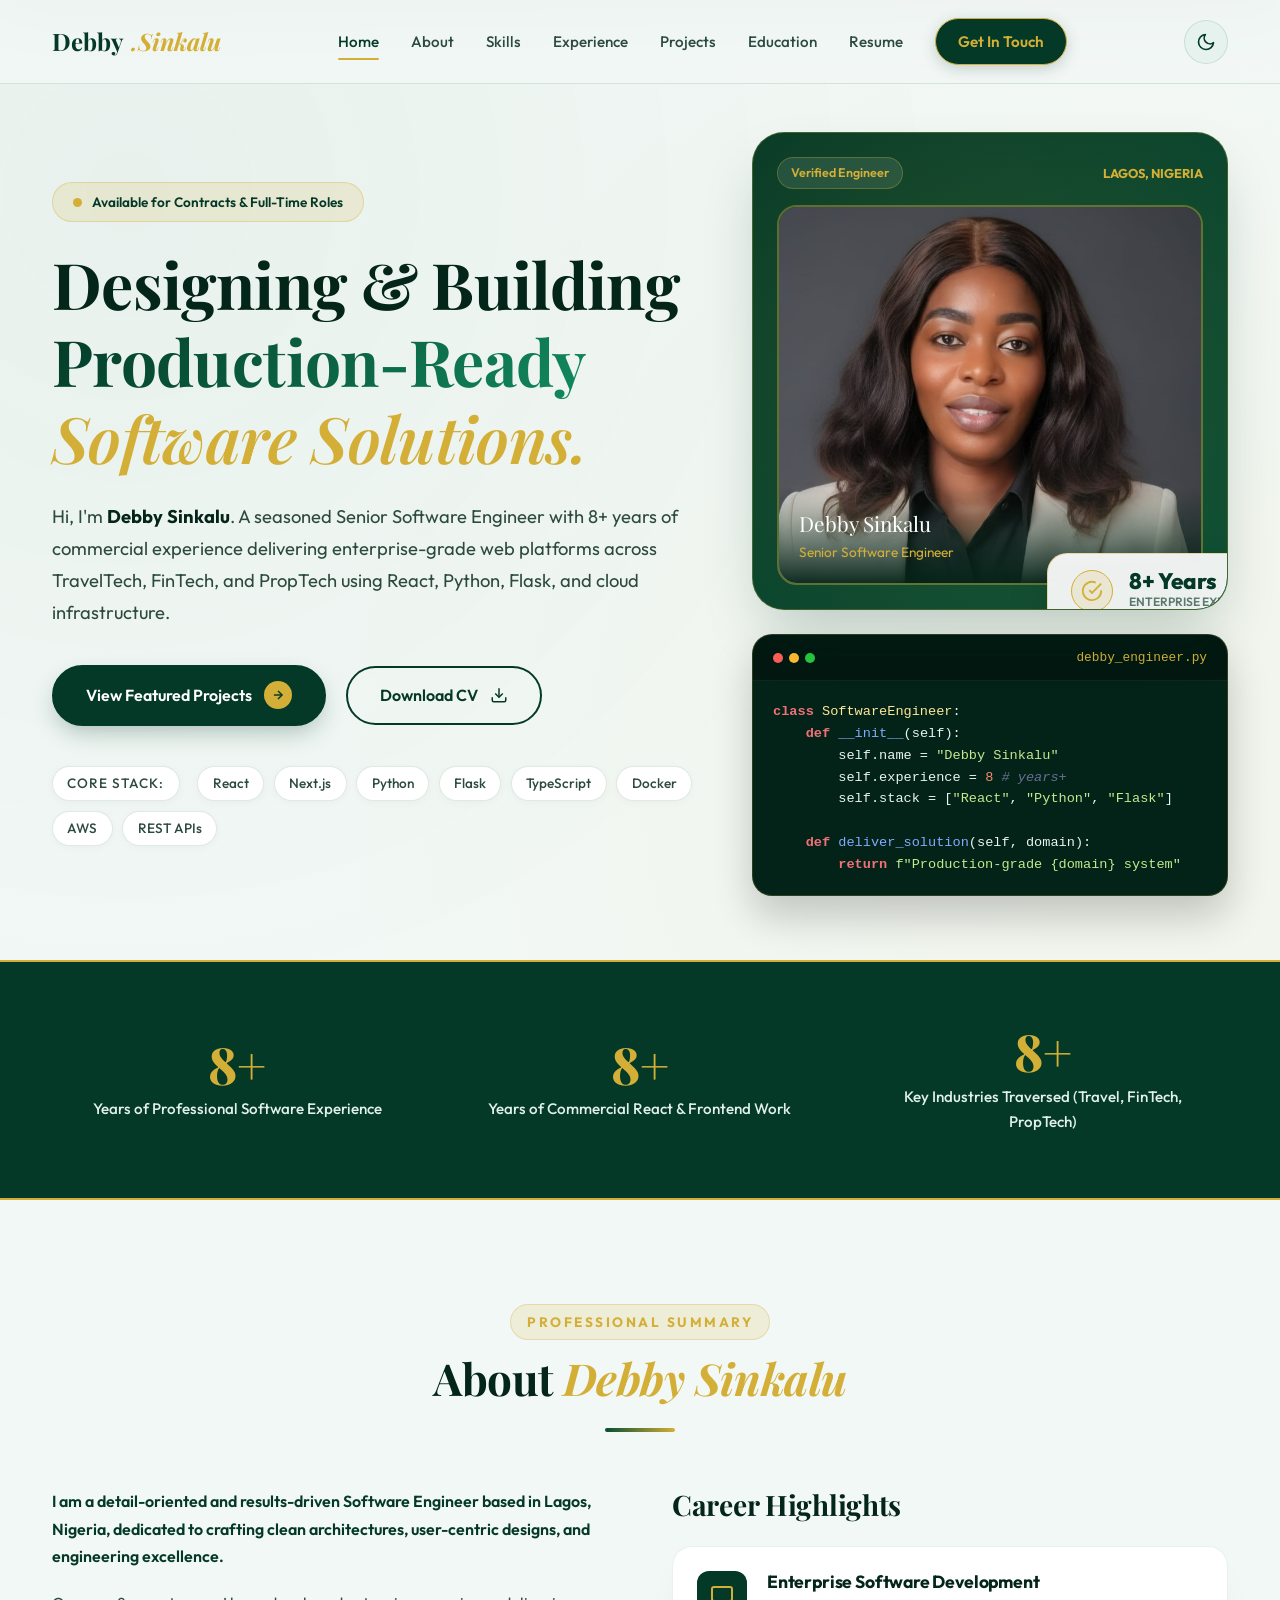
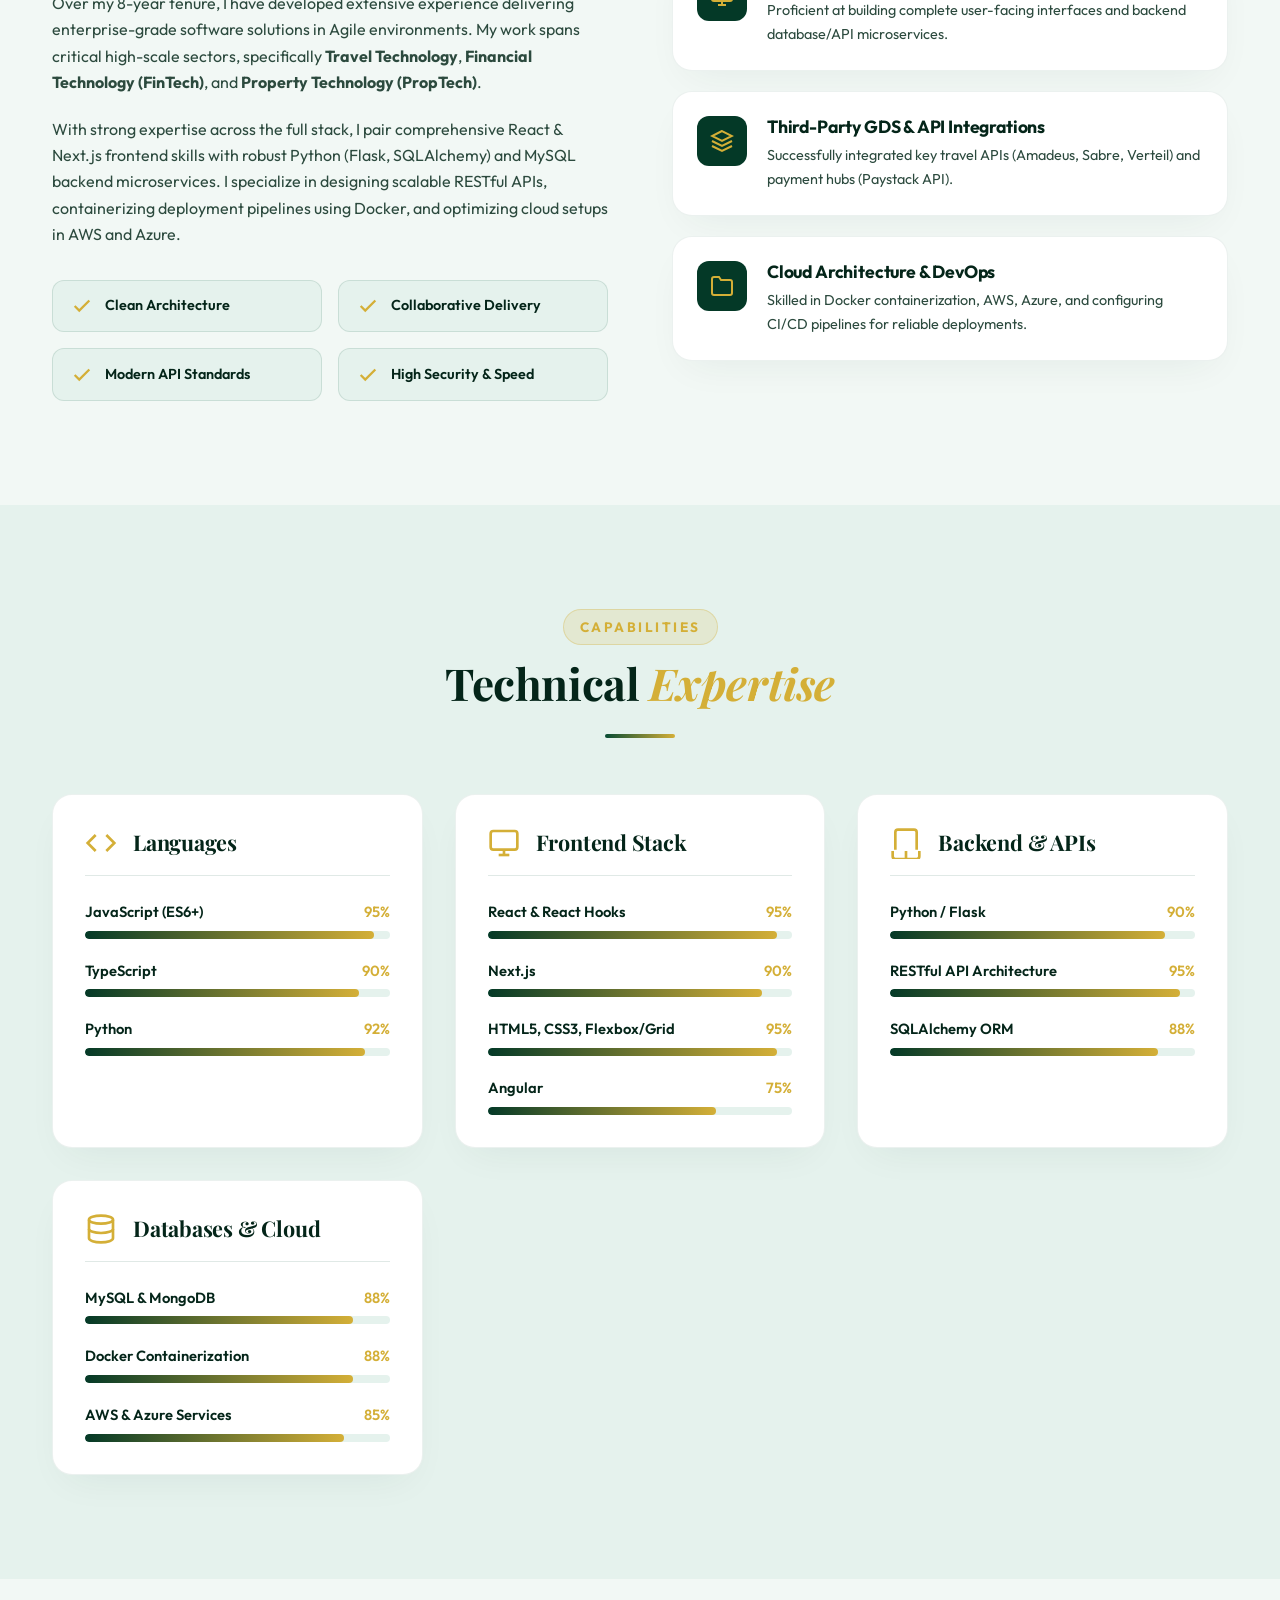
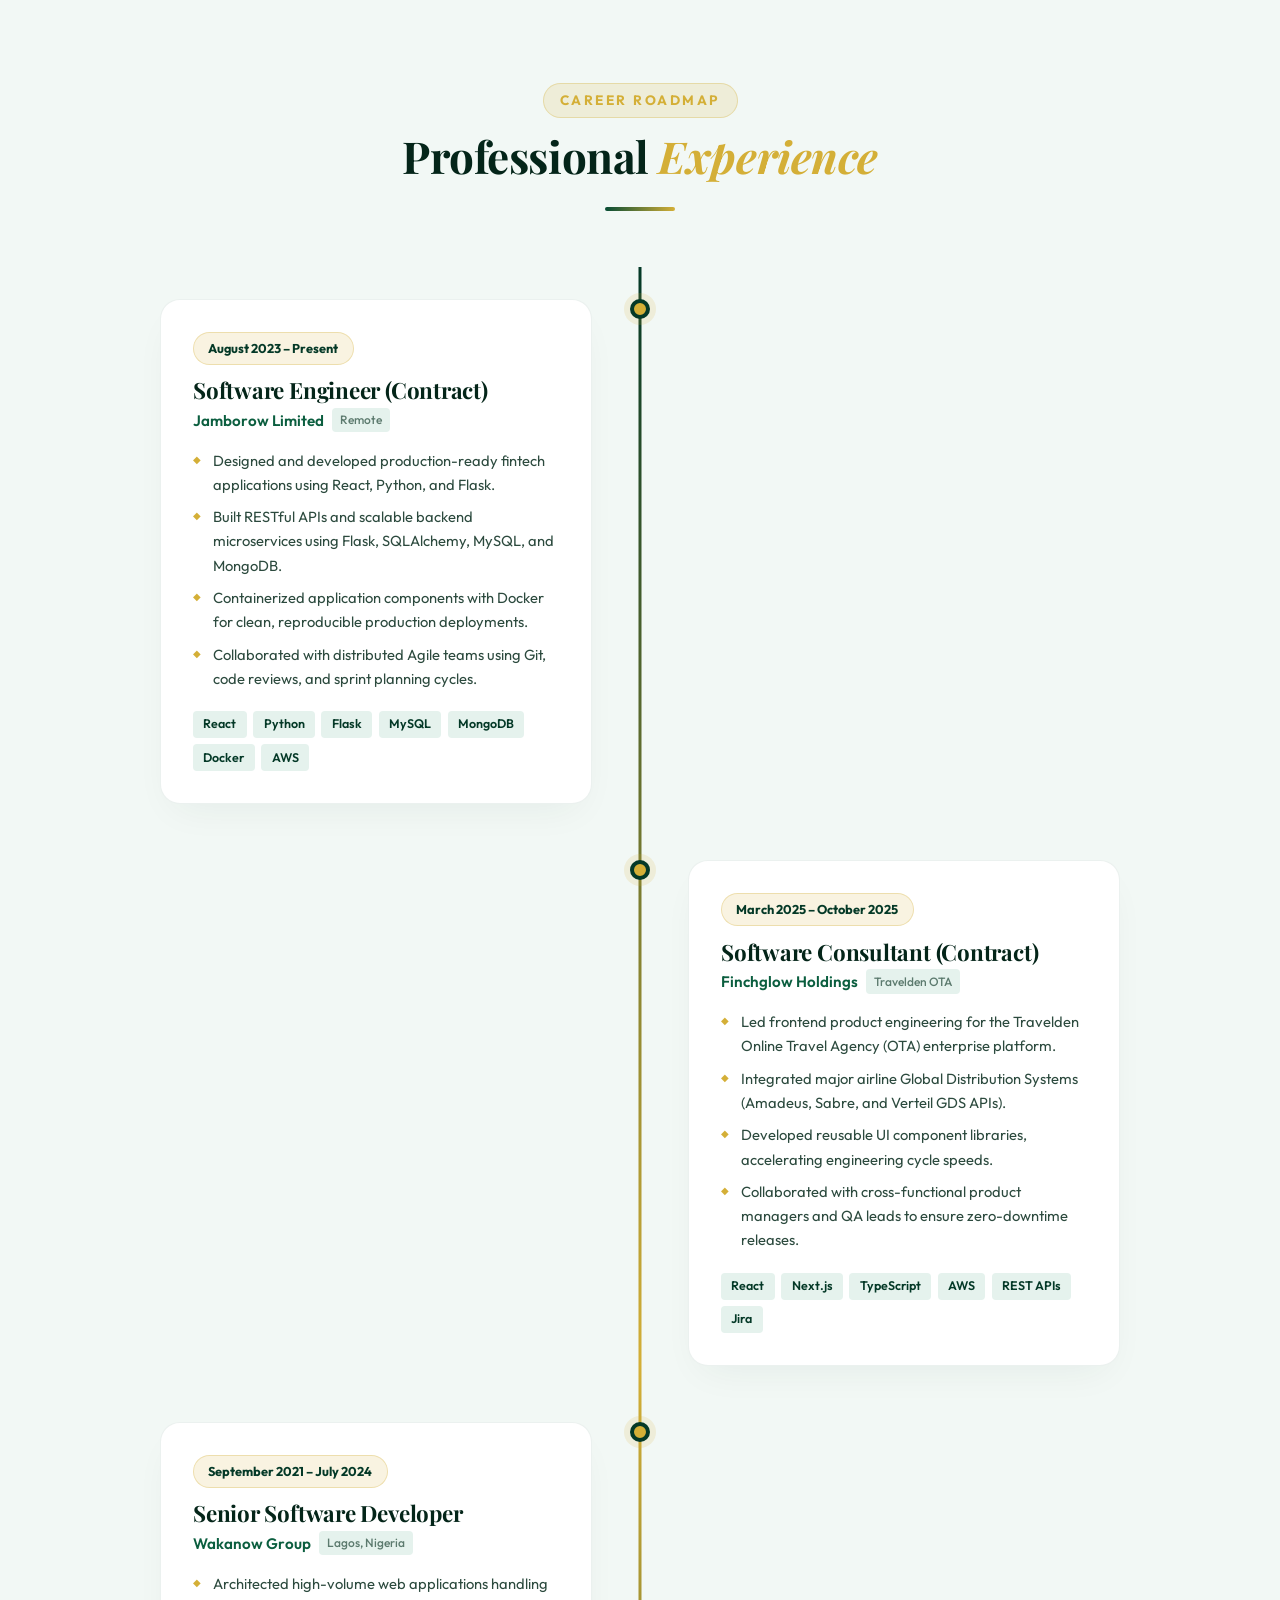
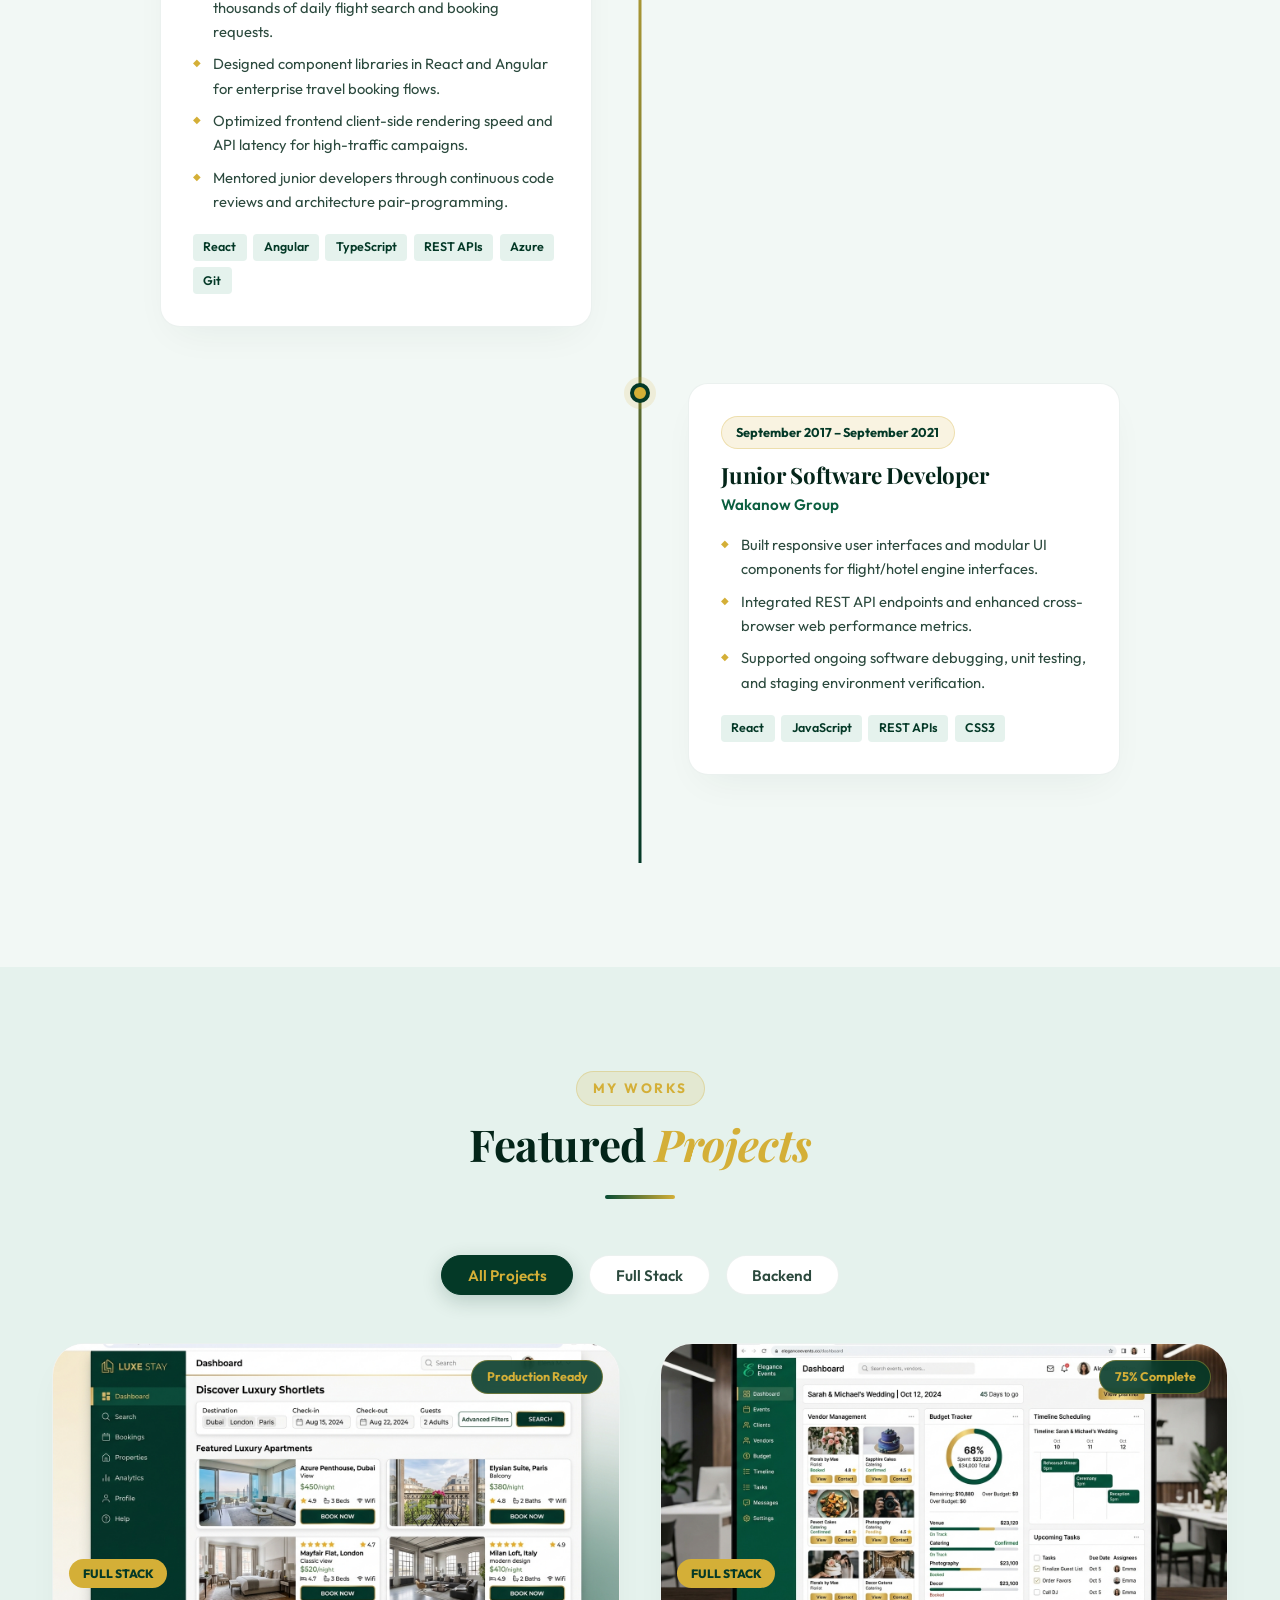
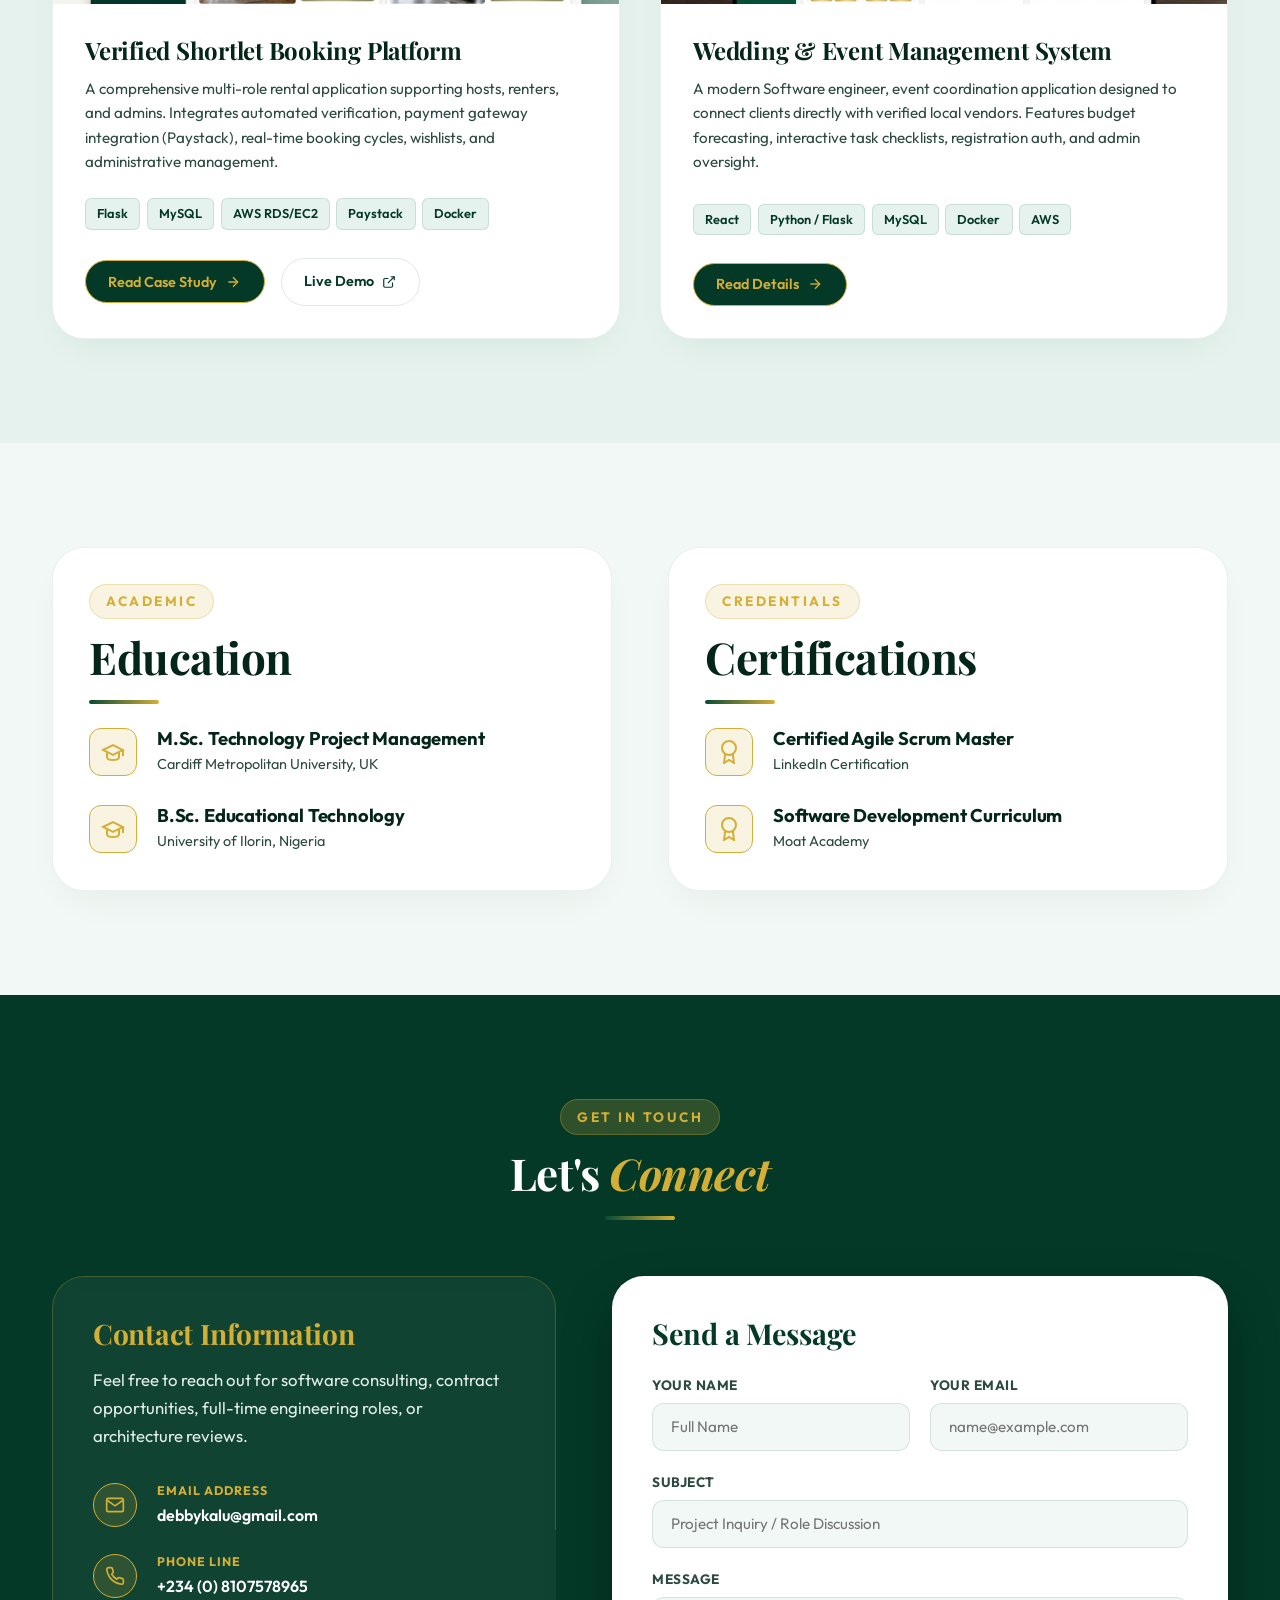
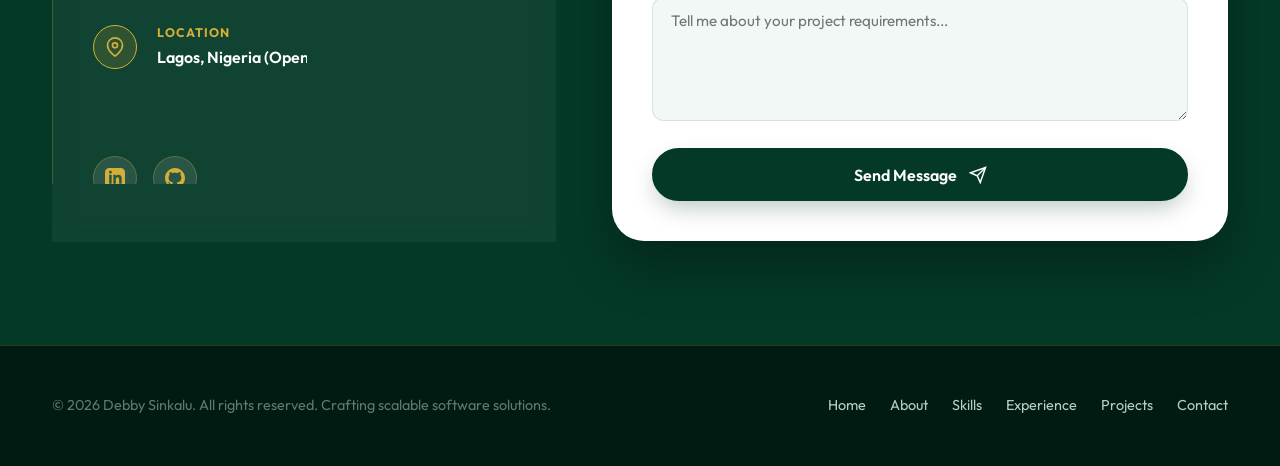
==== commit 68f396fb: "changs made" ====
--- a/index.html
+++ b/index.html
@@ -207,11 +207,11 @@
                     <div class="stat-label">Years of Professional Software Experience</div>
                 </div>
                 <div class="stat-block">
-                    <div class="stat-number">5+</div>
+                    <div class="stat-number">8+</div>
                     <div class="stat-label">Years of Commercial React & Frontend Work</div>
                 </div>
                 <div class="stat-block">
-                    <div class="stat-number">3+</div>
+                    <div class="stat-number">8+</div>
                     <div class="stat-label">Key Industries Traversed (Travel, FinTech, PropTech)</div>
                 </div>
             </div>
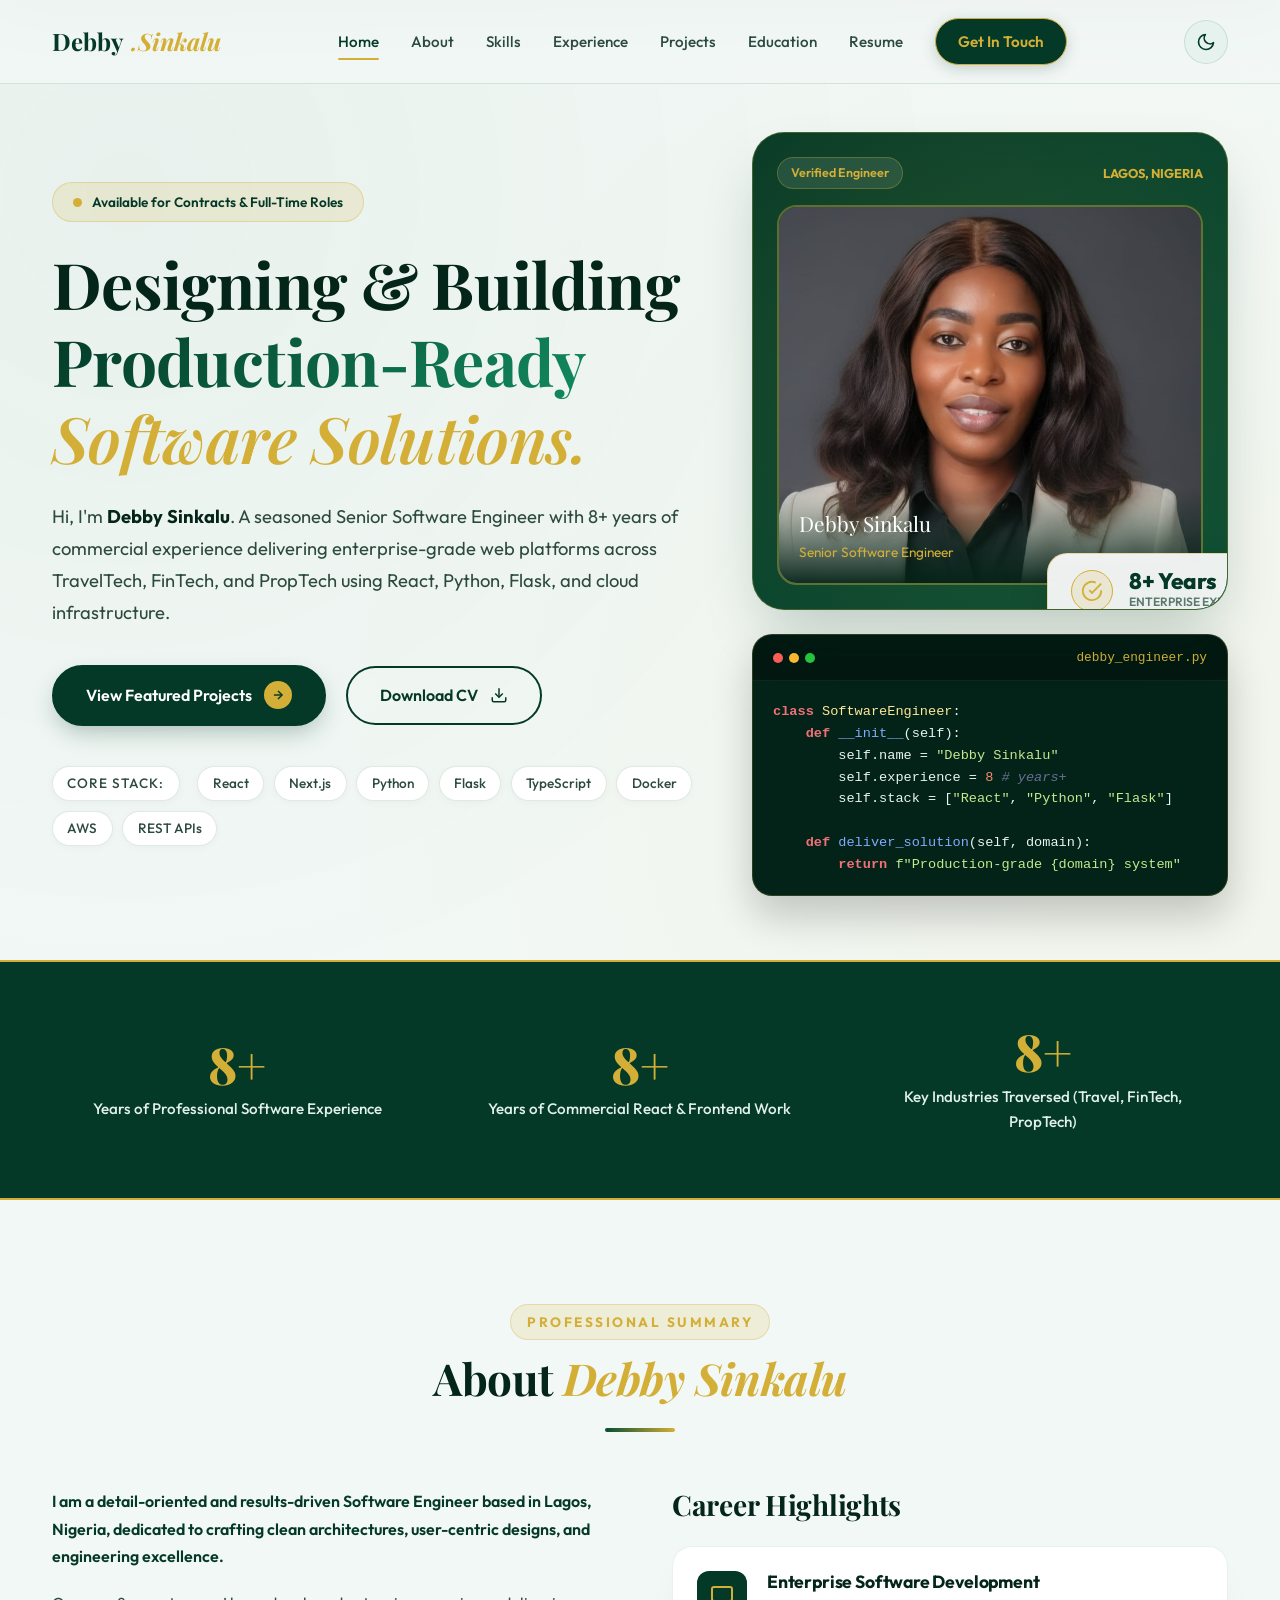
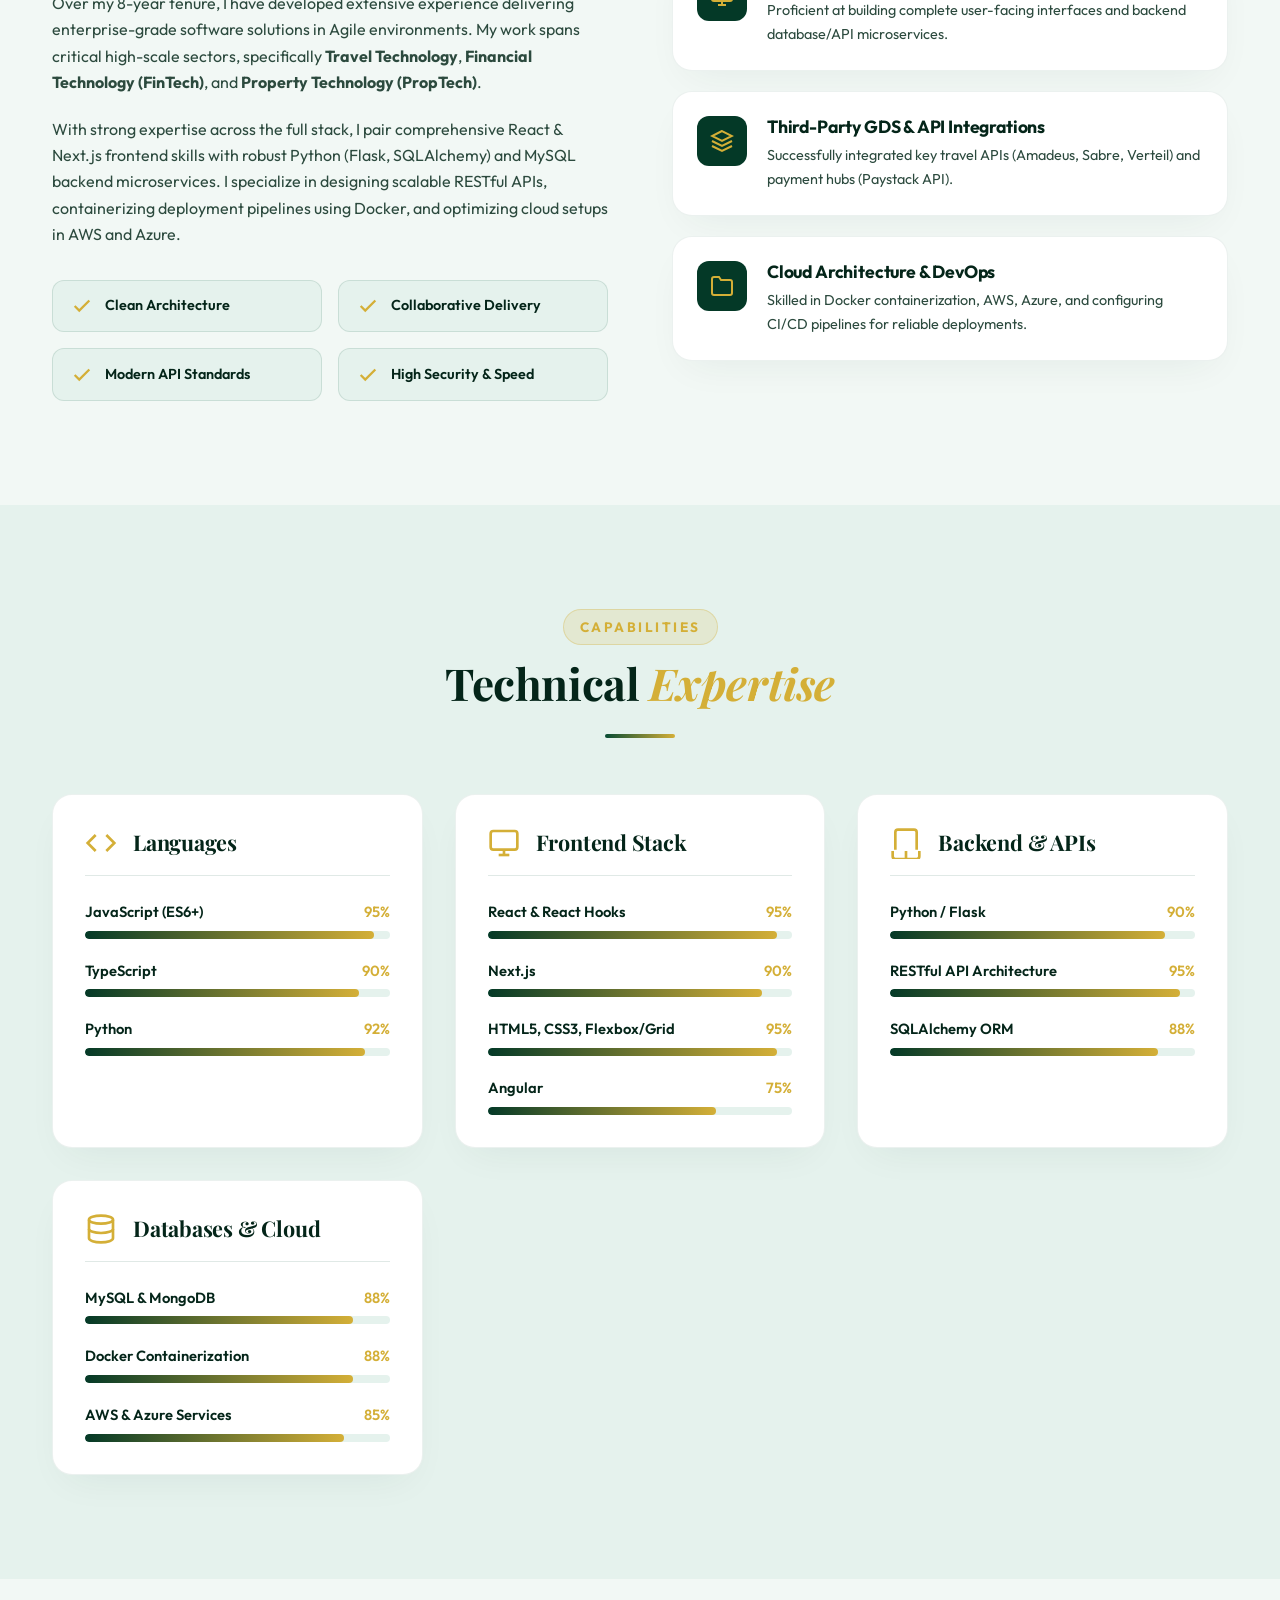
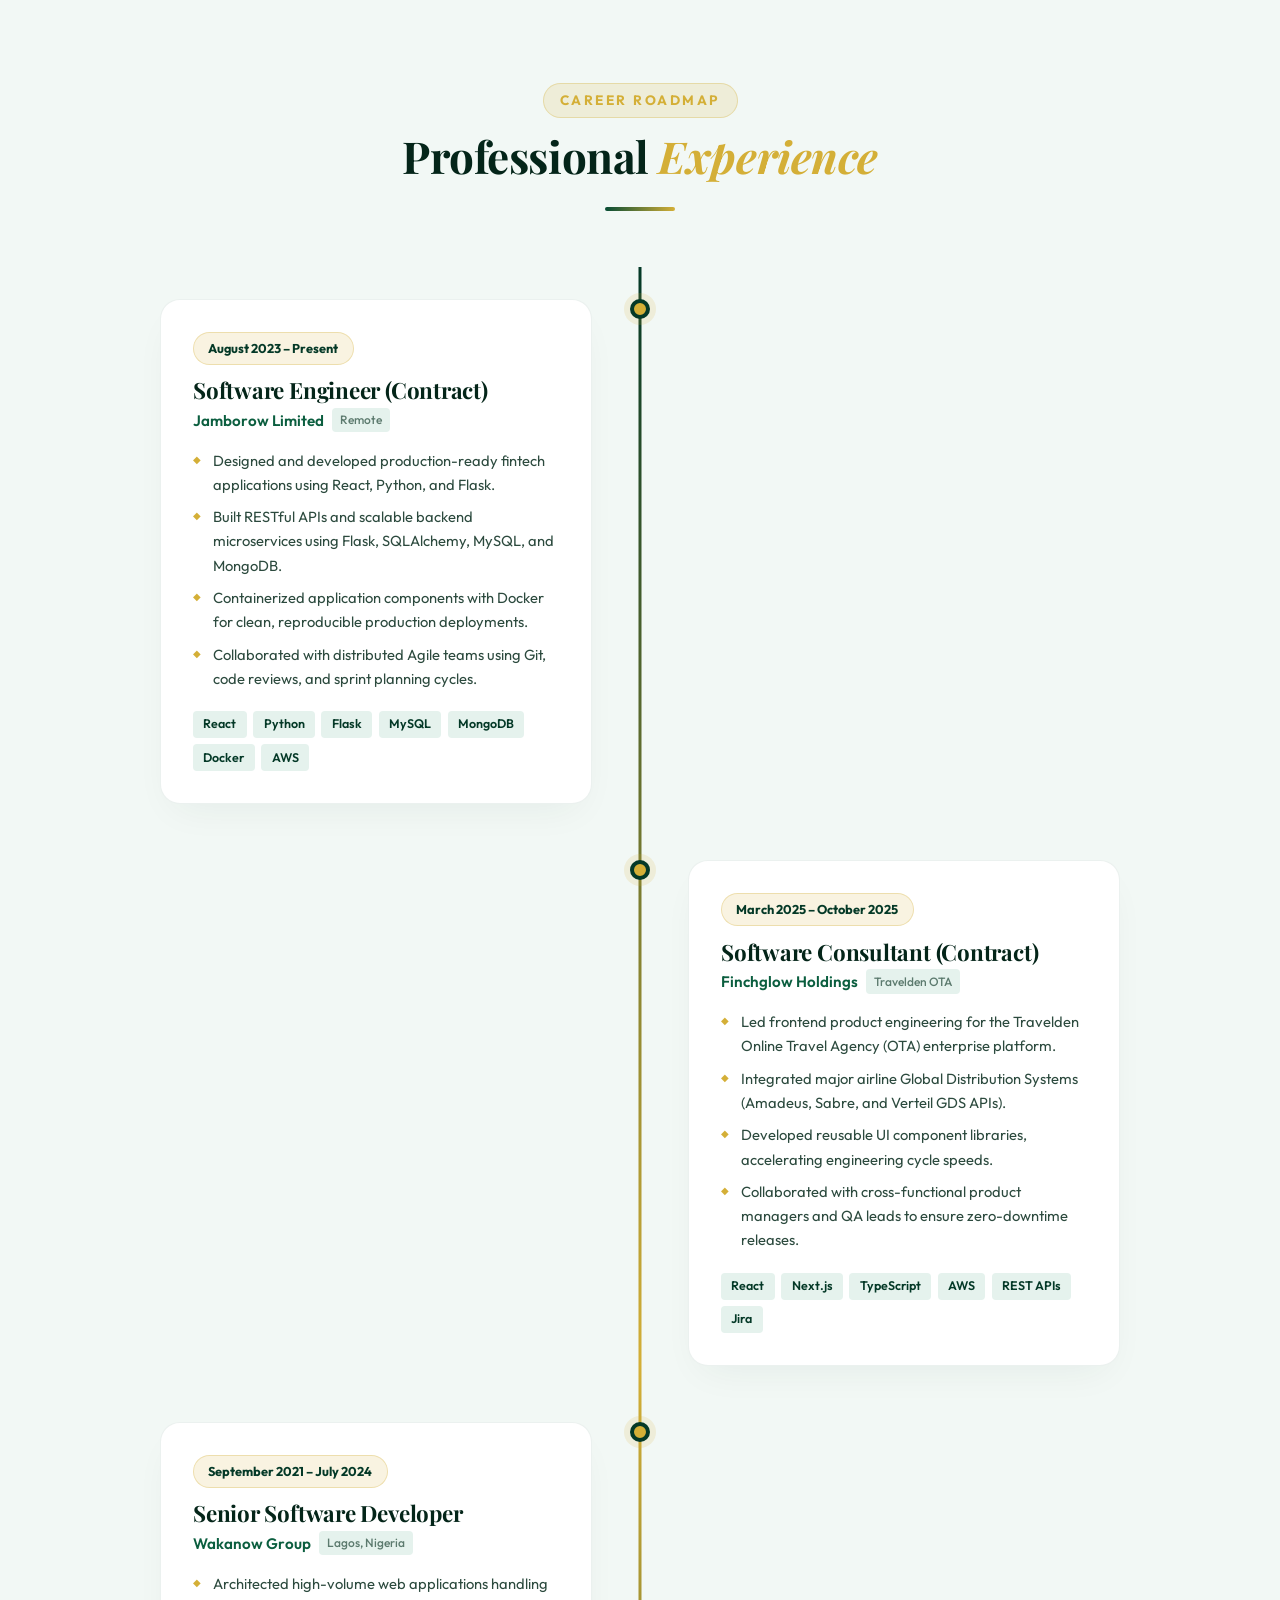
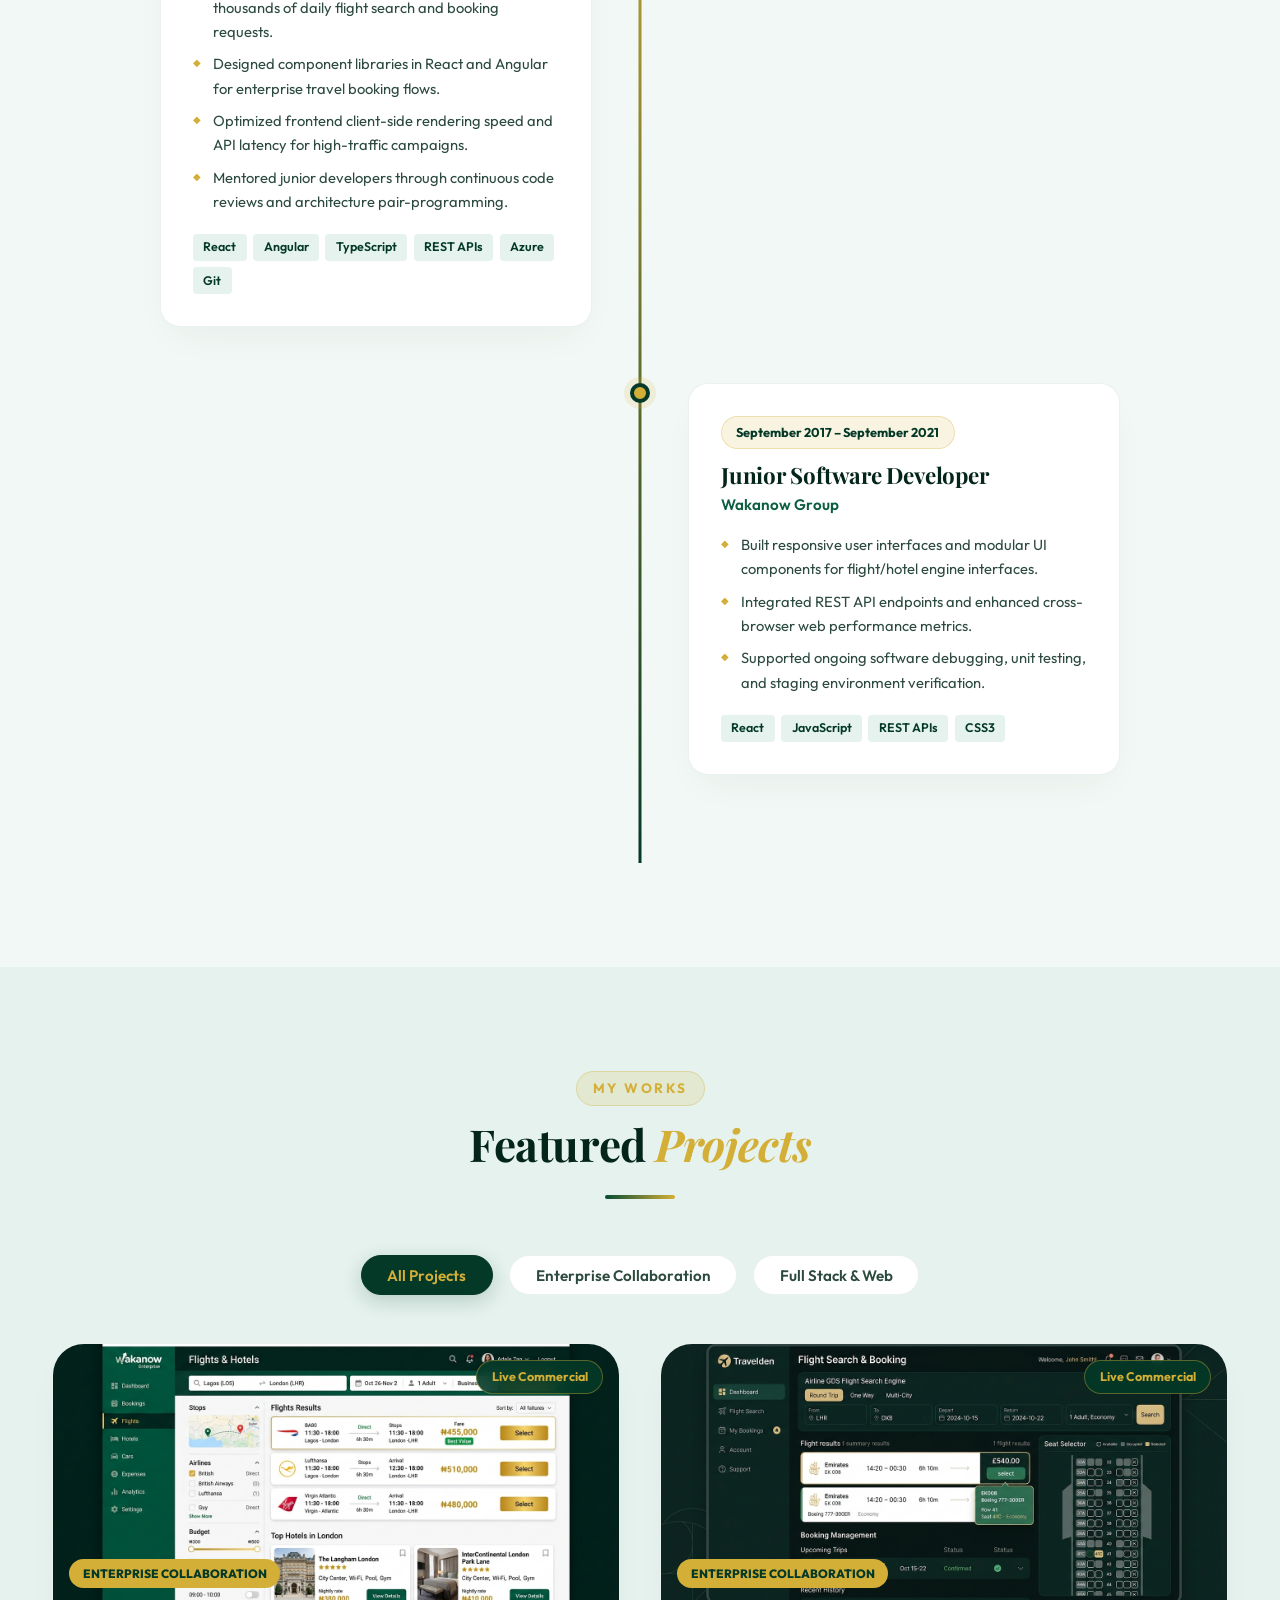
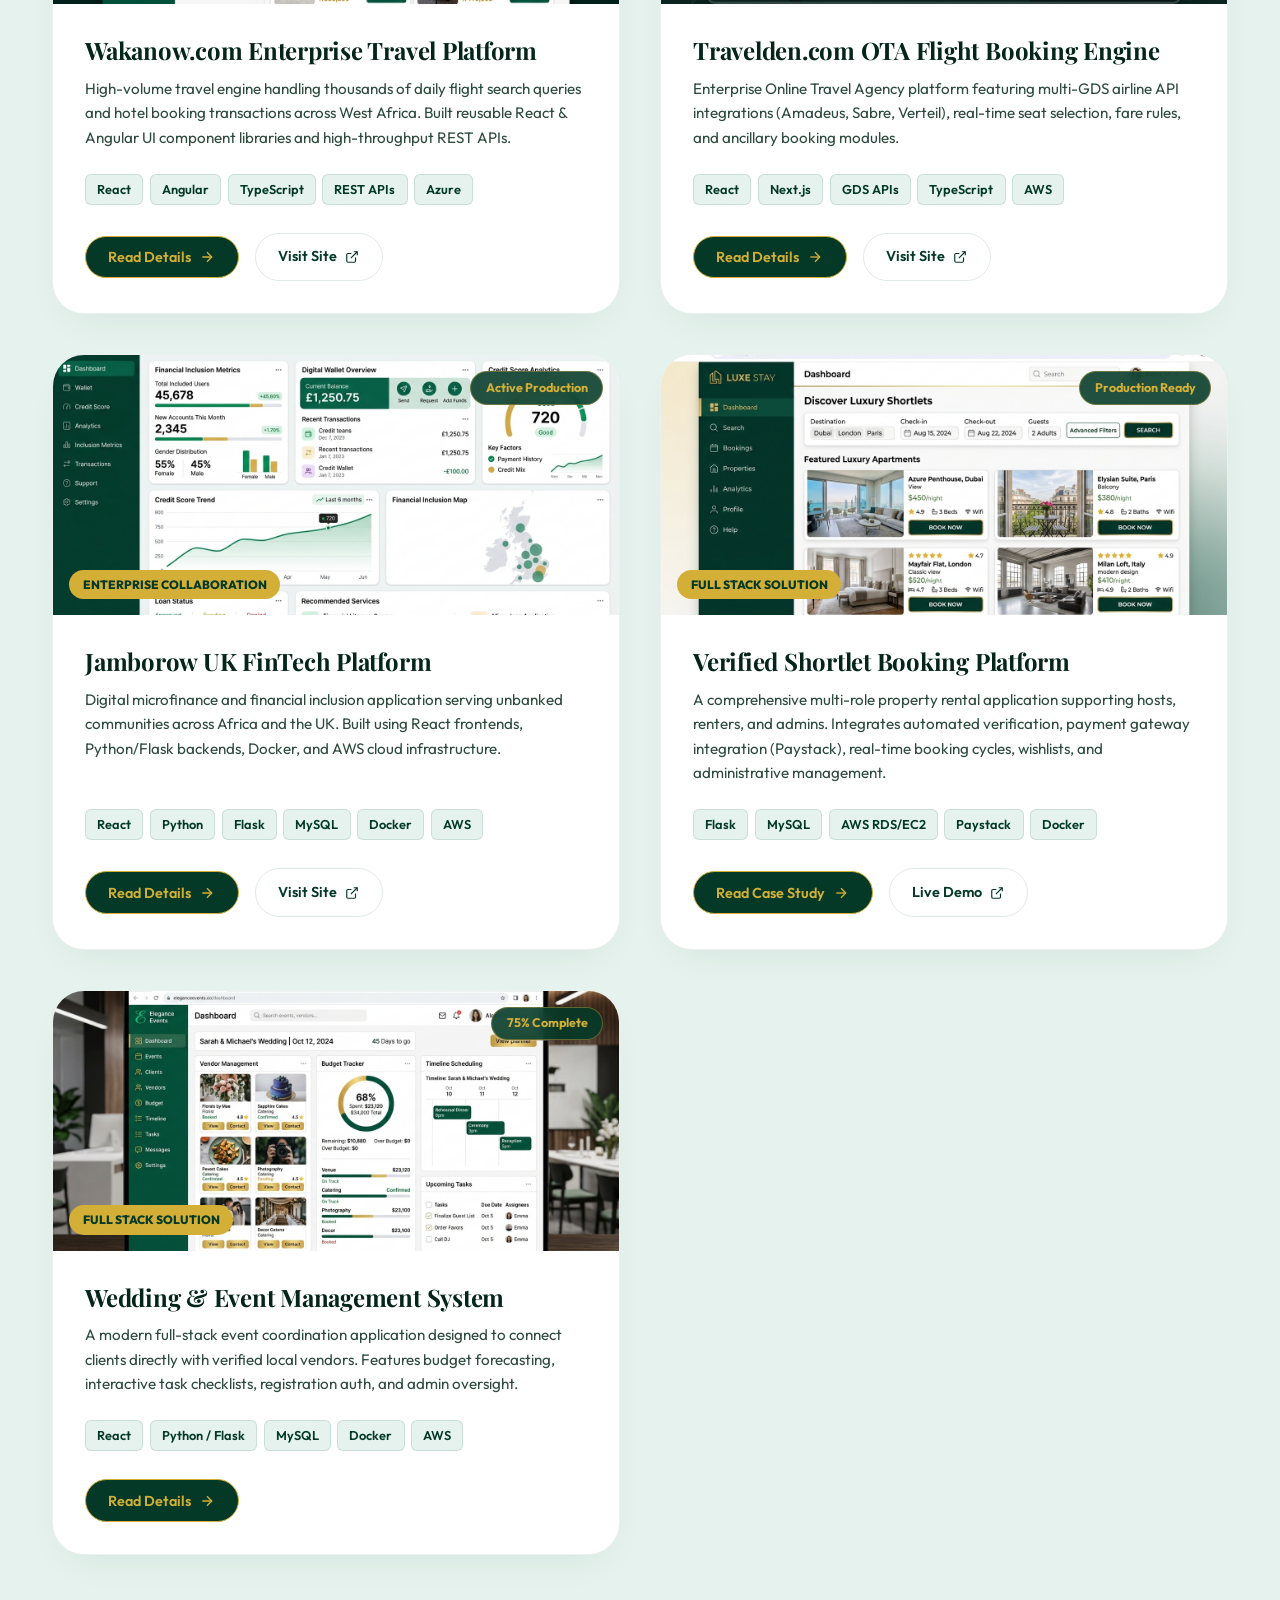
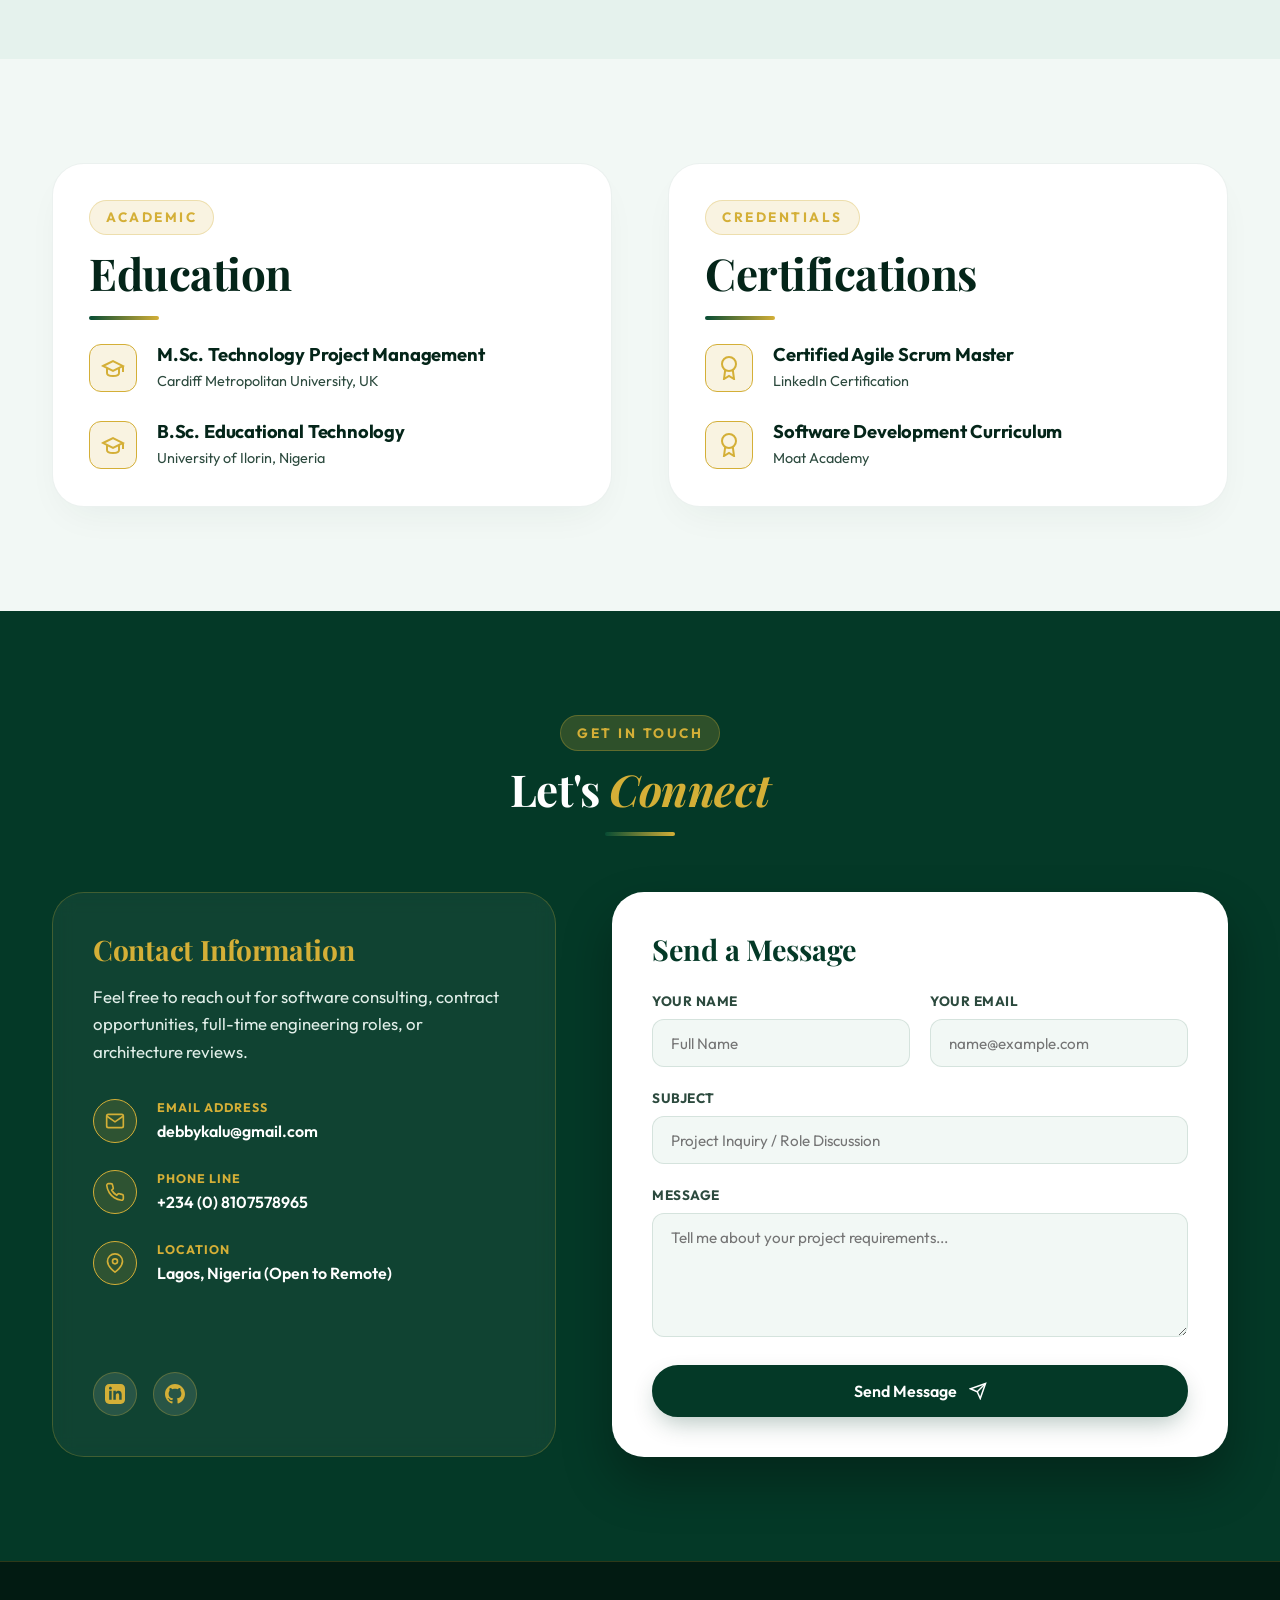
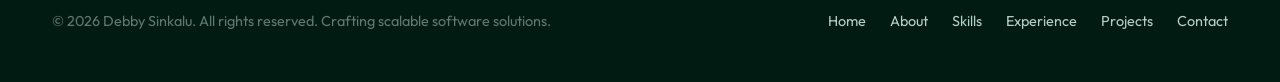
==== commit 4958919a: "changs made" ====
--- a/index.html
+++ b/index.html
@@ -522,22 +522,127 @@
                 <!-- Filter Buttons -->
                 <div class="project-filters scroll-reveal">
                     <button class="filter-btn active" data-filter="all">All Projects</button>
-                    <button class="filter-btn" data-filter="fullstack">Full Stack</button>
-                    <button class="filter-btn" data-filter="backend">Backend</button>
+                    <button class="filter-btn" data-filter="enterprise">Enterprise Collaboration</button>
+                    <button class="filter-btn" data-filter="fullstack">Full Stack & Web</button>
                 </div>
                 
                 <div class="projects-grid">
-                    <!-- Project 1: Shortlet -->
+                    <!-- Project 1: Wakanow.com -->
+                    <div class="project-card scroll-reveal" data-category="enterprise fullstack">
+                        <div class="project-img-container">
+                            <img src="wakanow_preview.jpg" alt="Wakanow.com Enterprise Travel Platform Mockup">
+                            <span class="project-status-badge">Live Commercial</span>
+                            <span class="project-tag">Enterprise Collaboration</span>
+                        </div>
+                        <div class="project-body">
+                            <h3 class="project-title">Wakanow.com Enterprise Travel Platform</h3>
+                            <p class="project-excerpt">
+                                High-volume travel engine handling thousands of daily flight search queries and hotel booking transactions across West Africa. Built reusable React & Angular UI component libraries and high-throughput REST APIs.
+                            </p>
+                            <div class="project-tech-tags">
+                                <span>React</span><span>Angular</span><span>TypeScript</span><span>REST APIs</span><span>Azure</span>
+                            </div>
+                            <div class="project-actions">
+                                <button class="btn-read-case" onclick="openProjectModal('wakanow')">
+                                    Read Details
+                                    <svg viewBox="0 0 24 24" fill="none" stroke="currentColor" stroke-width="2" style="width: 16px; height: 16px;">
+                                        <line x1="5" y1="12" x2="19" y2="12"></line>
+                                        <polyline points="12 5 19 12 12 19"></polyline>
+                                    </svg>
+                                </button>
+                                <a href="https://www.wakanow.com" target="_blank" rel="noopener" class="btn-live-demo">
+                                    Visit Site
+                                    <svg viewBox="0 0 24 24" fill="none" stroke="currentColor" stroke-width="2" style="width: 14px; height: 14px;">
+                                        <path d="M18 13v6a2 2 0 0 1-2 2H5a2 2 0 0 1-2-2V8a2 2 0 0 1 2-2h6"></path>
+                                        <polyline points="15 3 21 3 21 9"></polyline>
+                                        <line x1="10" y1="14" x2="21" y2="3"></line>
+                                    </svg>
+                                </a>
+                            </div>
+                        </div>
+                    </div>
+
+                    <!-- Project 2: Travelden.com -->
+                    <div class="project-card scroll-reveal" data-category="enterprise fullstack">
+                        <div class="project-img-container">
+                            <img src="travelden_preview.jpg" alt="Travelden.com OTA Flight Booking Platform Mockup">
+                            <span class="project-status-badge">Live Commercial</span>
+                            <span class="project-tag">Enterprise Collaboration</span>
+                        </div>
+                        <div class="project-body">
+                            <h3 class="project-title">Travelden.com OTA Flight Booking Engine</h3>
+                            <p class="project-excerpt">
+                                Enterprise Online Travel Agency platform featuring multi-GDS airline API integrations (Amadeus, Sabre, Verteil), real-time seat selection, fare rules, and ancillary booking modules.
+                            </p>
+                            <div class="project-tech-tags">
+                                <span>React</span><span>Next.js</span><span>GDS APIs</span><span>TypeScript</span><span>AWS</span>
+                            </div>
+                            <div class="project-actions">
+                                <button class="btn-read-case" onclick="openProjectModal('travelden')">
+                                    Read Details
+                                    <svg viewBox="0 0 24 24" fill="none" stroke="currentColor" stroke-width="2" style="width: 16px; height: 16px;">
+                                        <line x1="5" y1="12" x2="19" y2="12"></line>
+                                        <polyline points="12 5 19 12 12 19"></polyline>
+                                    </svg>
+                                </button>
+                                <a href="https://www.travelden.com" target="_blank" rel="noopener" class="btn-live-demo">
+                                    Visit Site
+                                    <svg viewBox="0 0 24 24" fill="none" stroke="currentColor" stroke-width="2" style="width: 14px; height: 14px;">
+                                        <path d="M18 13v6a2 2 0 0 1-2 2H5a2 2 0 0 1-2-2V8a2 2 0 0 1 2-2h6"></path>
+                                        <polyline points="15 3 21 3 21 9"></polyline>
+                                        <line x1="10" y1="14" x2="21" y2="3"></line>
+                                    </svg>
+                                </a>
+                            </div>
+                        </div>
+                    </div>
+
+                    <!-- Project 3: Jamborow UK Ltd -->
+                    <div class="project-card scroll-reveal" data-category="enterprise fullstack">
+                        <div class="project-img-container">
+                            <img src="jamborow_preview.jpg" alt="Jamborow UK FinTech Platform Mockup">
+                            <span class="project-status-badge">Active Production</span>
+                            <span class="project-tag">Enterprise Collaboration</span>
+                        </div>
+                        <div class="project-body">
+                            <h3 class="project-title">Jamborow UK FinTech Platform</h3>
+                            <p class="project-excerpt">
+                                Digital microfinance and financial inclusion application serving unbanked communities across Africa and the UK. Built using React frontends, Python/Flask backends, Docker, and AWS cloud infrastructure.
+                            </p>
+                            <div class="project-tech-tags">
+                                <span>React</span><span>Python</span><span>Flask</span><span>MySQL</span><span>Docker</span><span>AWS</span>
+                            </div>
+                            <div class="project-actions">
+                                <button class="btn-read-case" onclick="openProjectModal('jamborow')">
+                                    Read Details
+                                    <svg viewBox="0 0 24 24" fill="none" stroke="currentColor" stroke-width="2" style="width: 16px; height: 16px;">
+                                        <line x1="5" y1="12" x2="19" y2="12"></line>
+                                        <polyline points="12 5 19 12 12 19"></polyline>
+                                    </svg>
+                                </button>
+                                <a href="https://www.jamborow.com" target="_blank" rel="noopener" class="btn-live-demo">
+                                    Visit Site
+                                    <svg viewBox="0 0 24 24" fill="none" stroke="currentColor" stroke-width="2" style="width: 14px; height: 14px;">
+                                        <path d="M18 13v6a2 2 0 0 1-2 2H5a2 2 0 0 1-2-2V8a2 2 0 0 1 2-2h6"></path>
+                                        <polyline points="15 3 21 3 21 9"></polyline>
+                                        <line x1="10" y1="14" x2="21" y2="3"></line>
+                                    </svg>
+                                </a>
+                            </div>
+                        </div>
+                    </div>
+
+                    <!-- Project 4: Shortlet -->
                     <div class="project-card scroll-reveal" data-category="fullstack">
                         <div class="project-img-container">
                             <img src="shortlet_preview.jpg" alt="Verified Shortlet Booking Platform Mockup">
                             <span class="project-status-badge">Production Ready</span>
-                            <span class="project-tag">Full Stack</span>
+                            <span class="project-tag">Full Stack Solution</span>
                         </div>
                         <div class="project-body">
                             <h3 class="project-title">Verified Shortlet Booking Platform</h3>
                             <p class="project-excerpt">
-                                A comprehensive multi-role rental application supporting hosts, renters, and admins. Integrates automated verification, payment gateway integration (Paystack), real-time booking cycles, wishlists, and administrative management.
+                                A comprehensive multi-role property rental application supporting hosts, renters, and admins. Integrates automated verification, payment gateway integration (Paystack), real-time booking cycles, wishlists, and administrative management.
                             </p>
                             <div class="project-tech-tags">
                                 <span>Flask</span><span>MySQL</span><span>AWS RDS/EC2</span><span>Paystack</span><span>Docker</span>
@@ -562,17 +667,17 @@
                         </div>
                     </div>
 
-                    <!-- Project 2: Wedding -->
+                    <!-- Project 5: Wedding -->
                     <div class="project-card scroll-reveal" data-category="fullstack">
                         <div class="project-img-container">
                             <img src="event_preview.jpg" alt="Wedding & Event Management Platform Mockup">
                             <span class="project-status-badge">75% Complete</span>
-                            <span class="project-tag">Full Stack</span>
+                            <span class="project-tag">Full Stack Solution</span>
                         </div>
                         <div class="project-body">
                             <h3 class="project-title">Wedding & Event Management System</h3>
                             <p class="project-excerpt">
-                                A modern Software engineer, event coordination application designed to connect clients directly with verified local vendors. Features budget forecasting, interactive task checklists, registration auth, and admin oversight.
+                                A modern full-stack event coordination application designed to connect clients directly with verified local vendors. Features budget forecasting, interactive task checklists, registration auth, and admin oversight.
                             </p>
                             <div class="project-tech-tags">
                                 <span>React</span><span>Python / Flask</span><span>MySQL</span><span>Docker</span><span>AWS</span>
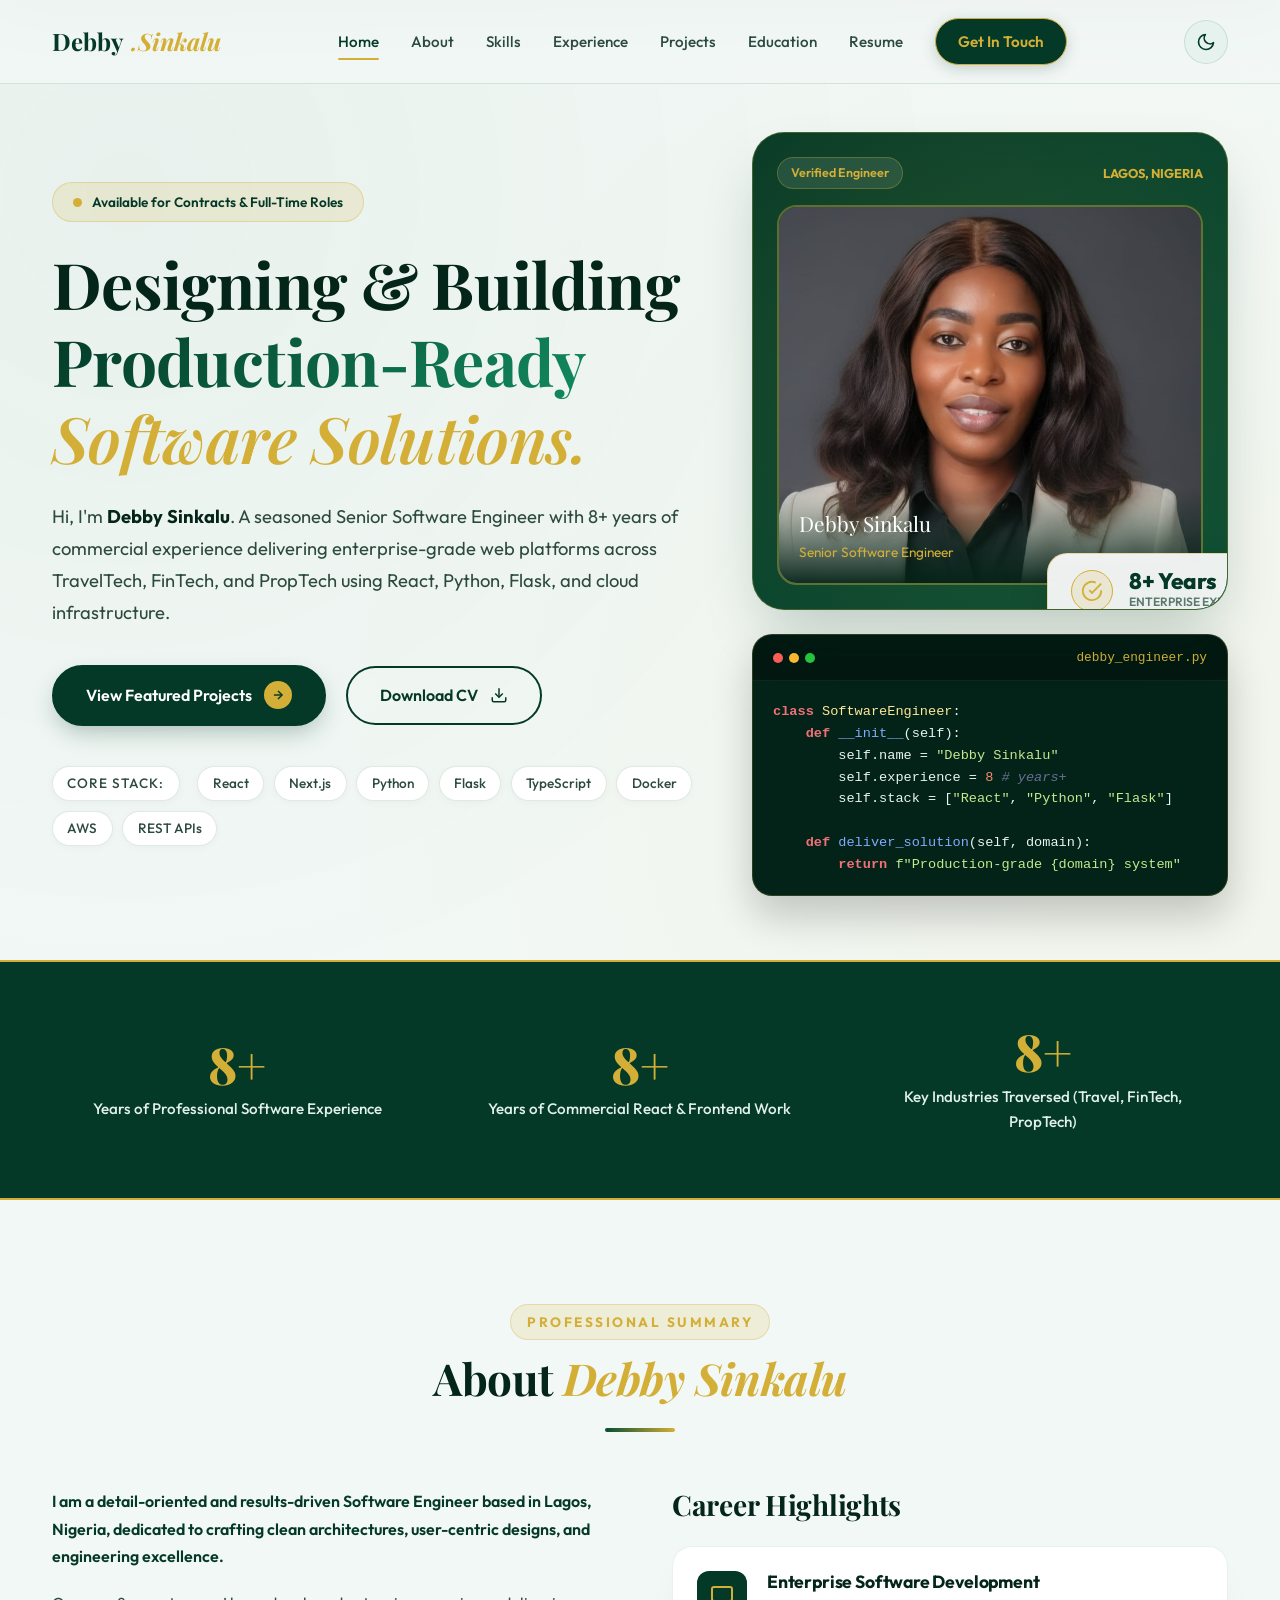
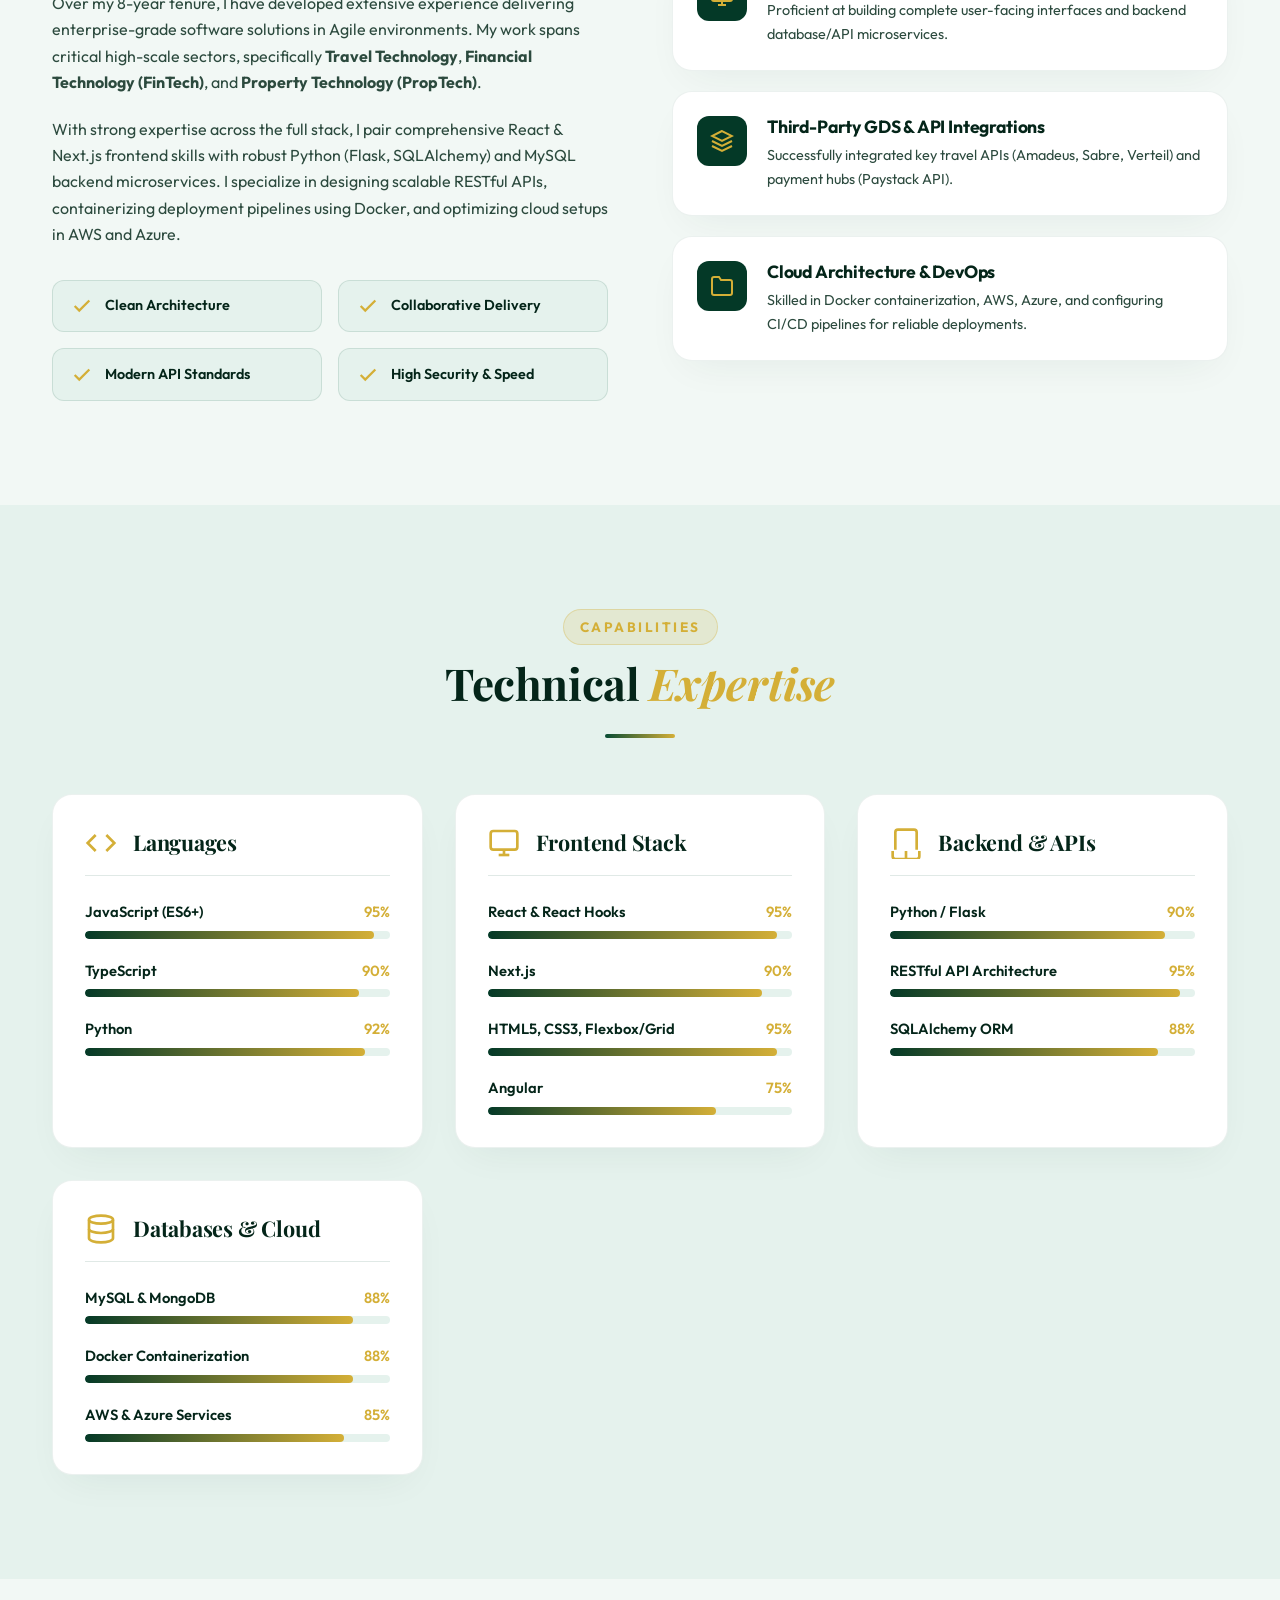
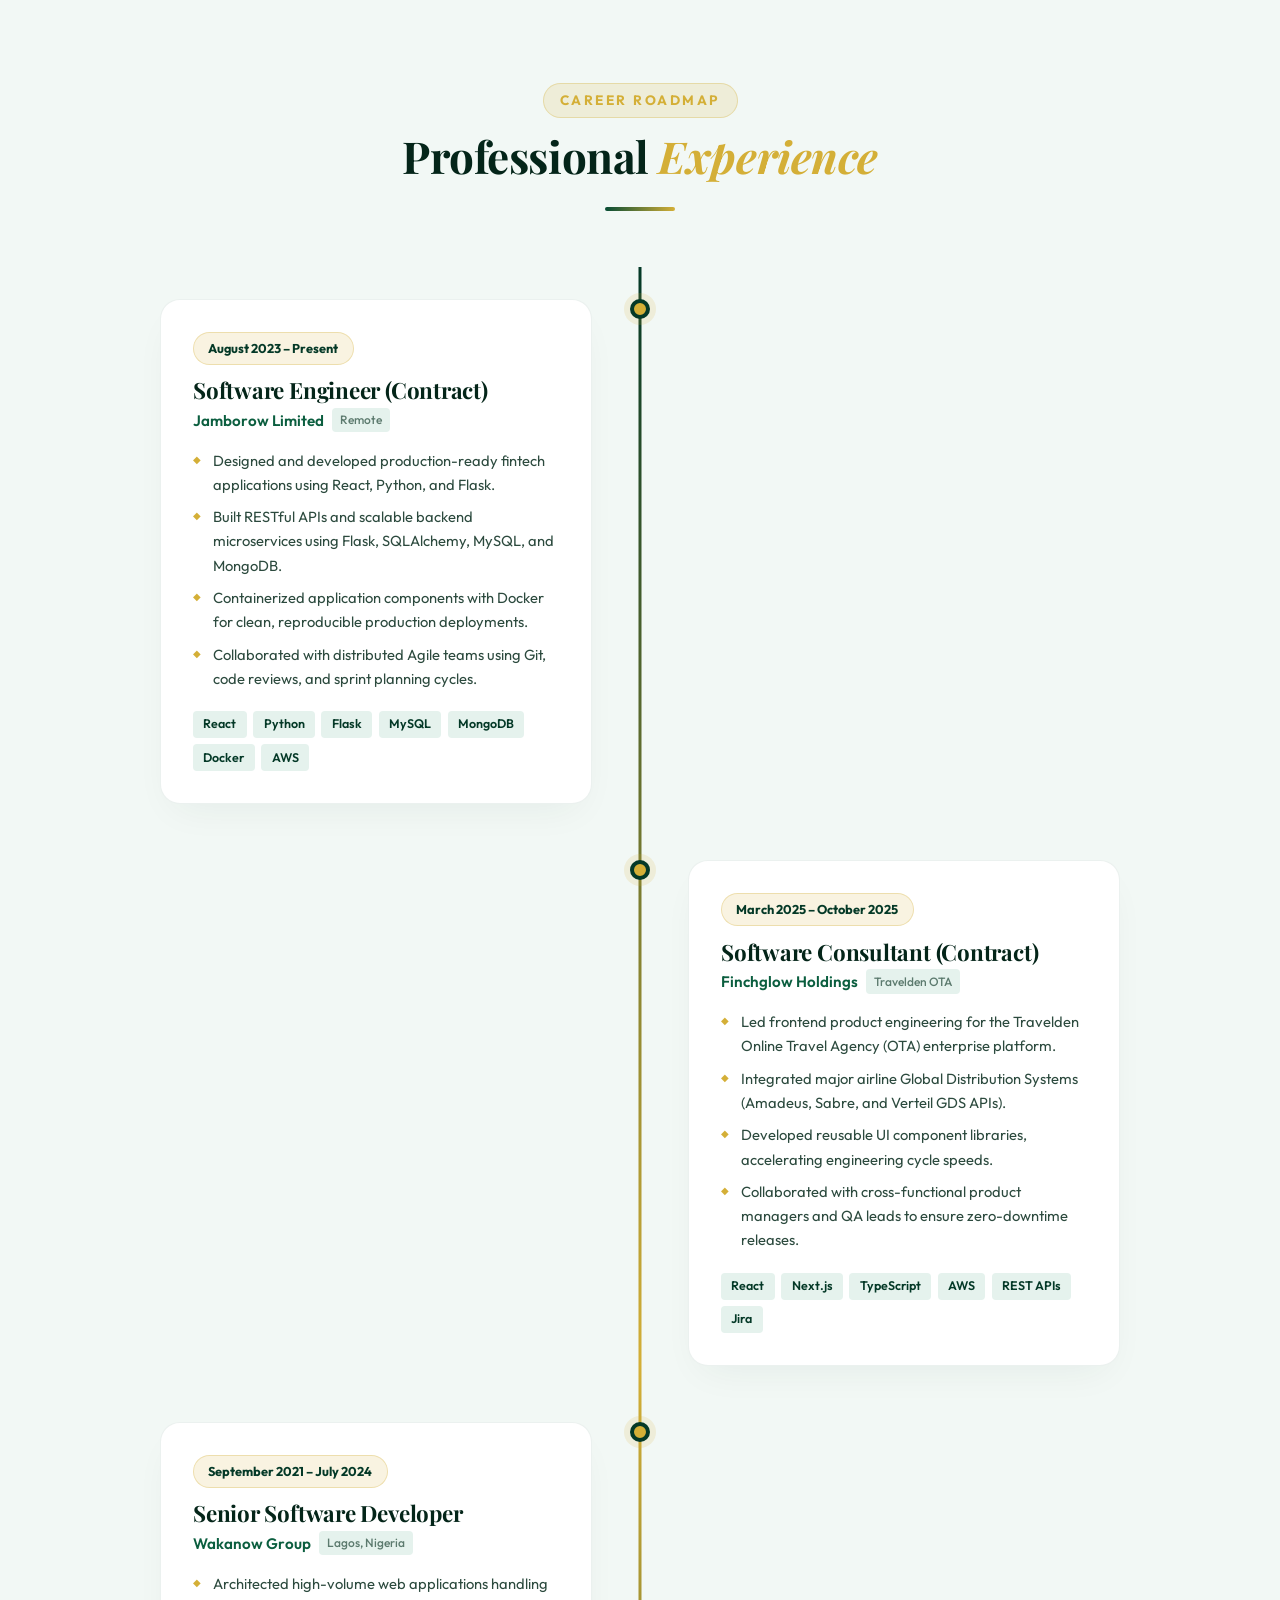
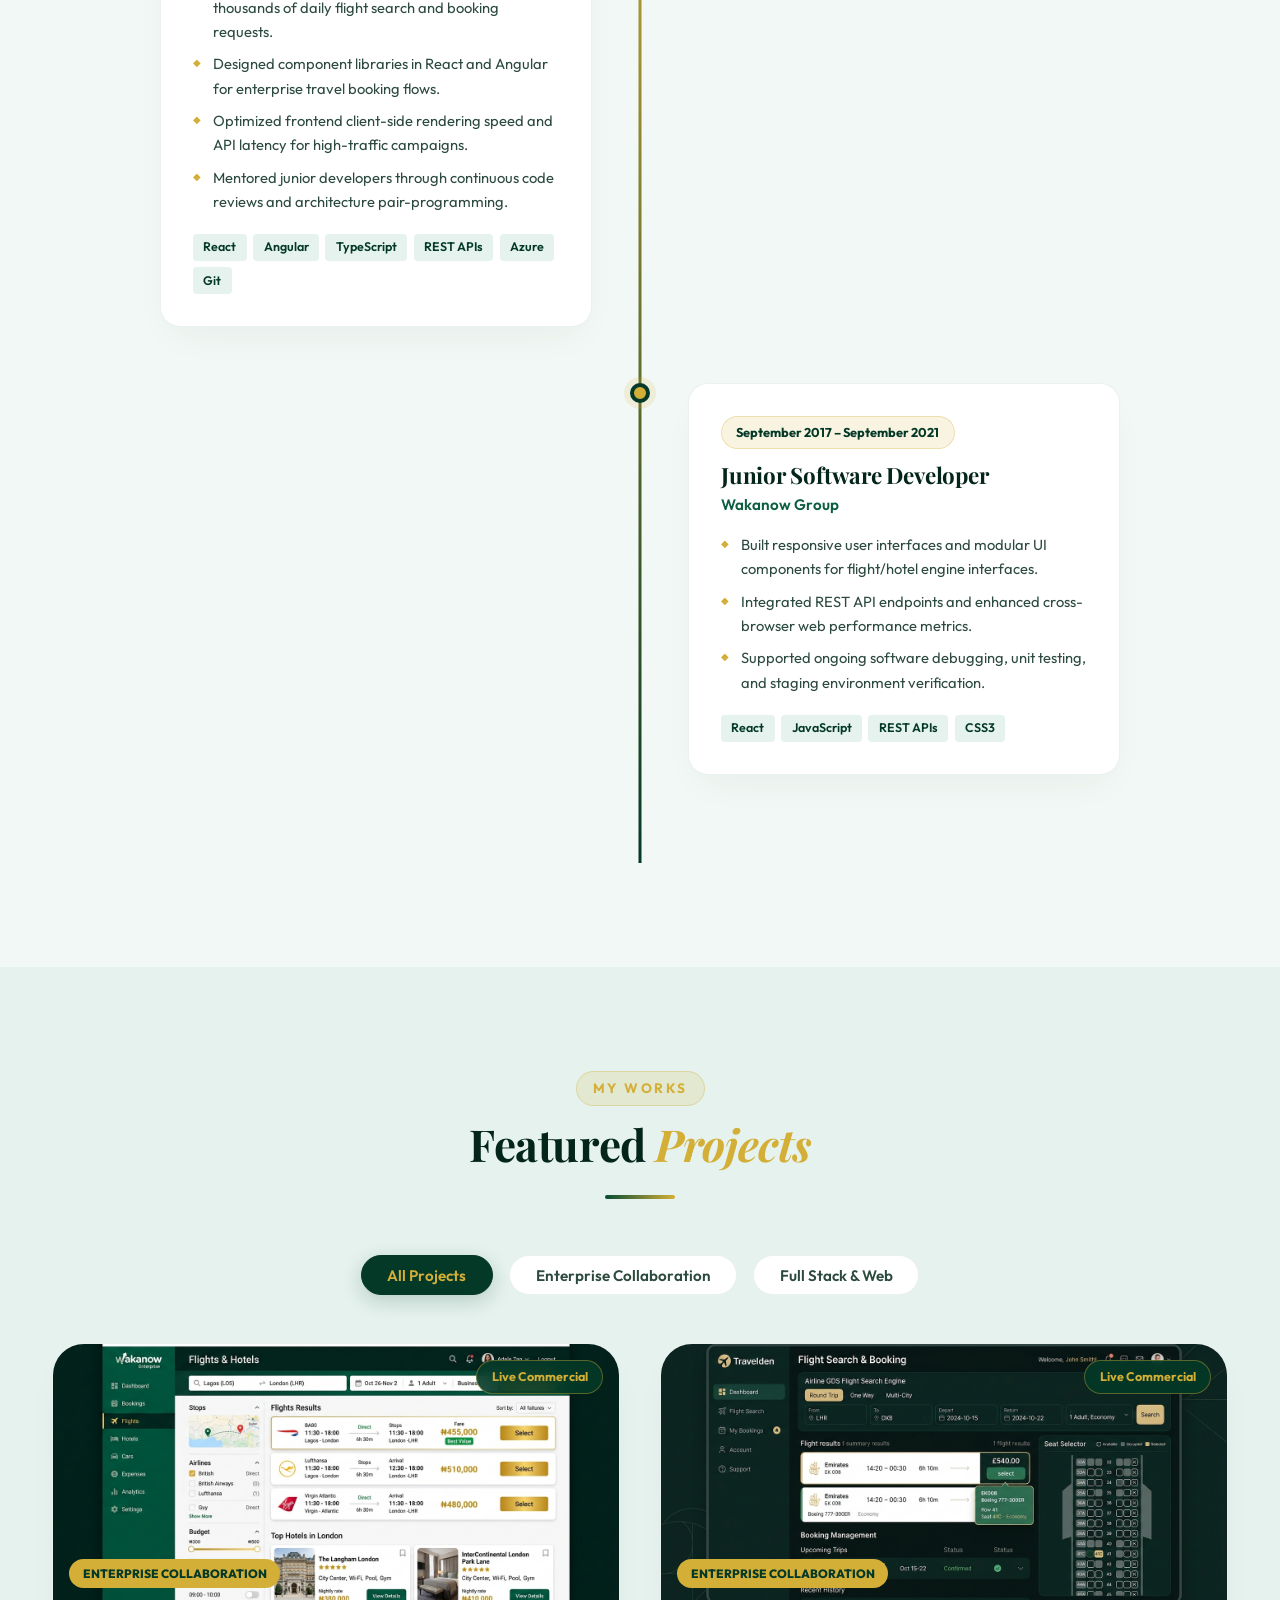
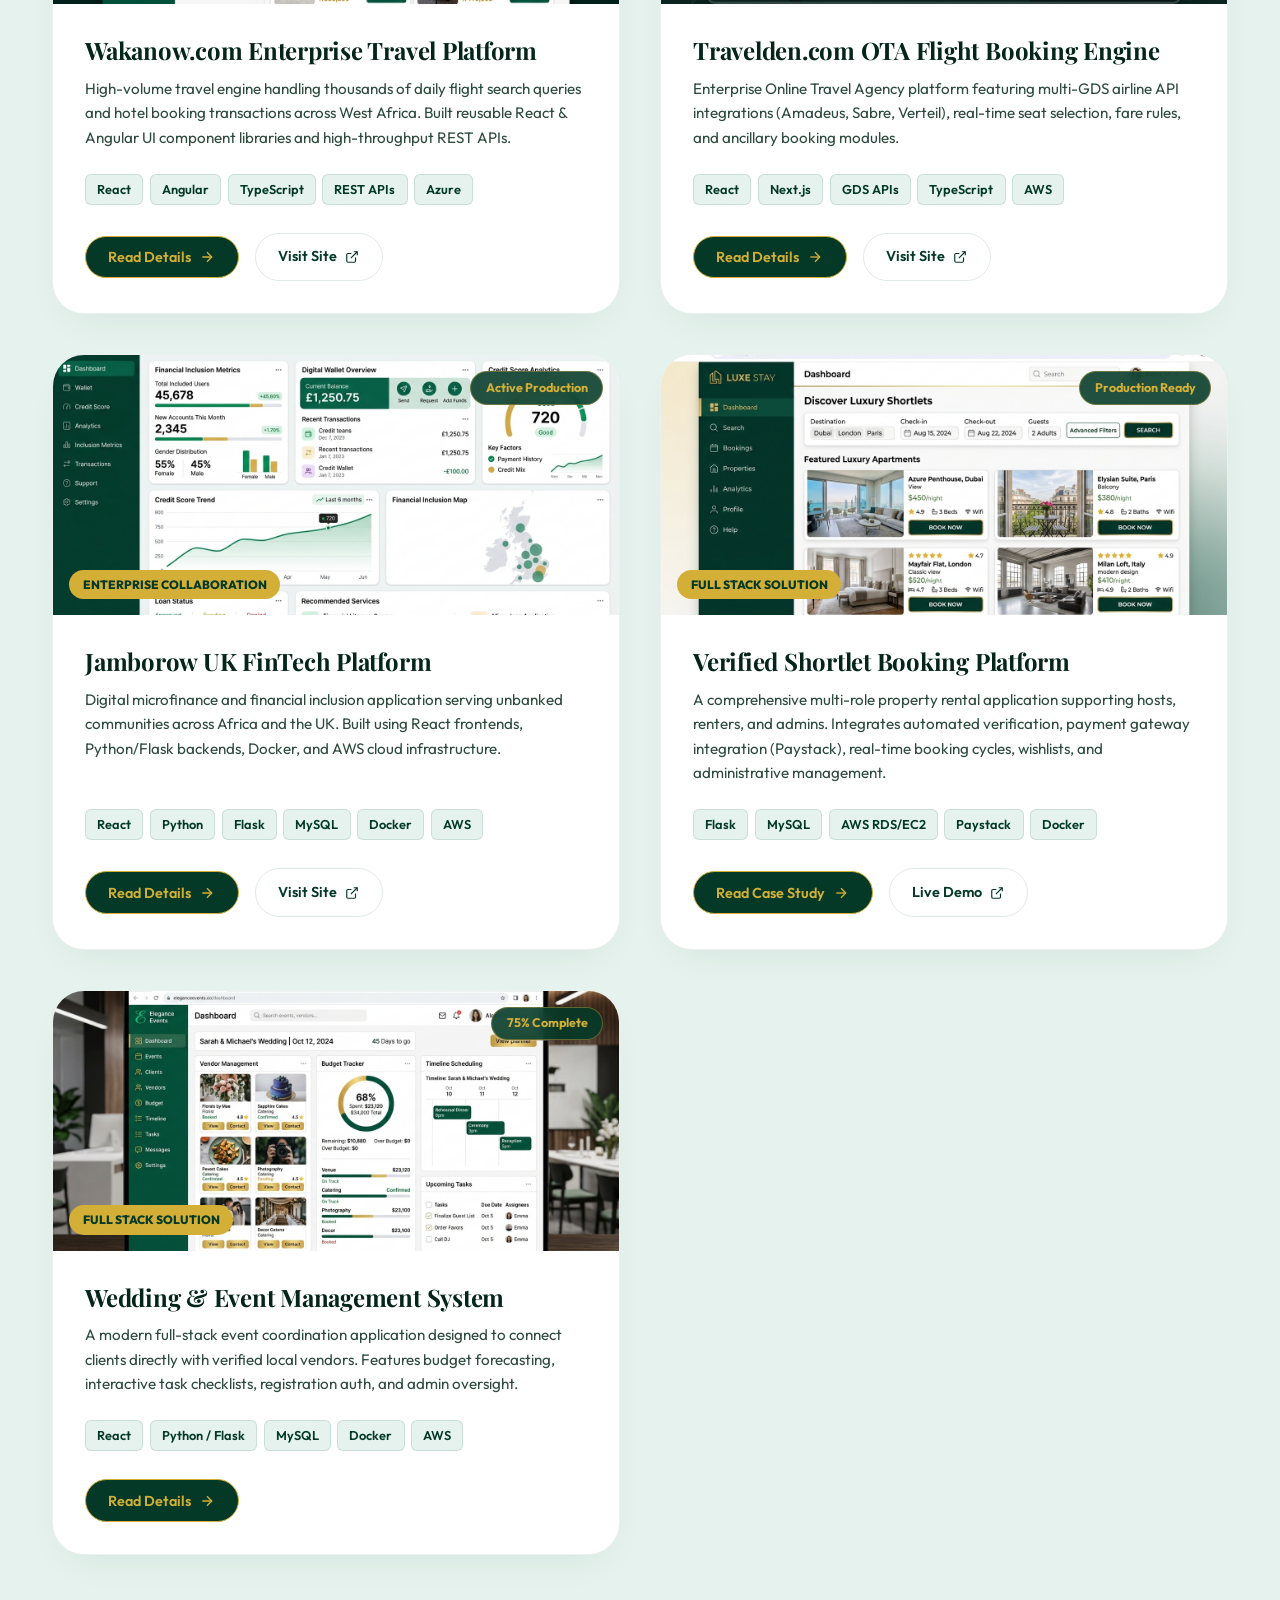
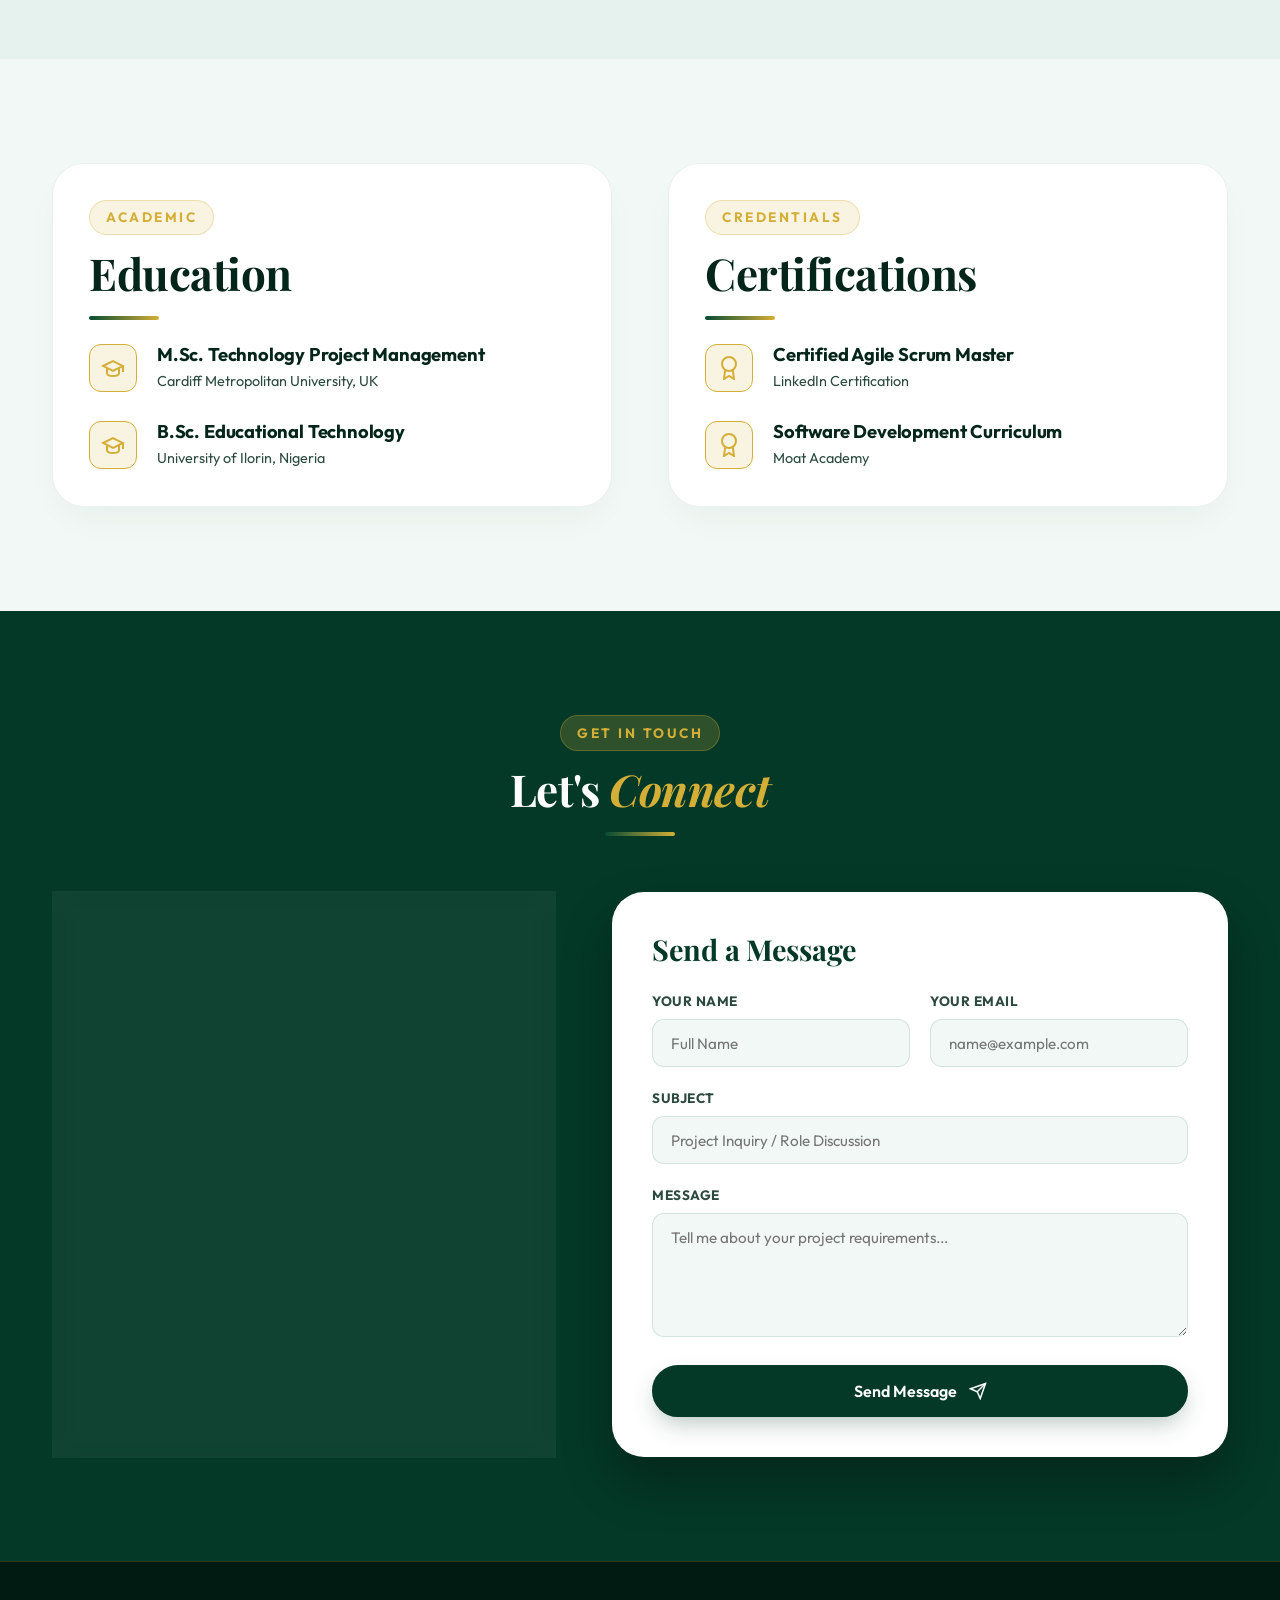
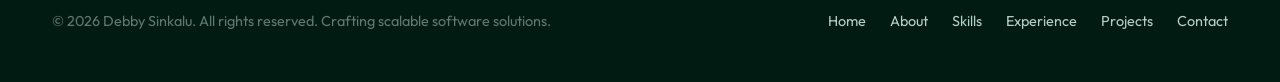
==== commit 2b946f9c: "changs made" ====
--- a/index.html
+++ b/index.html
@@ -3,10 +3,10 @@
 <head>
     <meta charset="UTF-8">
     <meta name="viewport" content="width=device-width, initial-scale=1.0">
-    <meta name="description" content="Professional portfolio of Debby Sinkalu, Full Stack Software Engineer with 8+ years of experience delivering enterprise-grade TravelTech, FinTech, and PropTech applications.">
-    <meta name="keywords" content="Debby Sinkalu, Full Stack Software Engineer, Software Engineer, React, Python, Flask, Lagos, Nigeria, Web Developer">
+    <meta name="description" content="Professional portfolio of Debby Sinkalu, Senior Software Engineer with 8+ years of experience delivering enterprise-grade TravelTech, FinTech, and PropTech applications.">
+    <meta name="keywords" content="Debby Sinkalu, Senior Software Engineer, Software Engineer, React, Python, Flask, Lagos, Nigeria, Web Developer">
     <meta name="author" content="Debby Sinkalu">
-    <title>Debby Sinkalu | Full Stack Software Engineer</title>
+    <title>Debby Sinkalu | Senior Software Engineer</title>
     
     <!-- Google Fonts: Playfair Display (Serif Headings) & Outfit (Body Copy) -->
     <link rel="preconnect" href="https://fonts.googleapis.com">
@@ -43,7 +43,7 @@
                 <a href="#experience" class="nav-link">Experience</a>
                 <a href="#projects" class="nav-link">Projects</a>
                 <a href="#education" class="nav-link">Education</a>
-                <a href="Debby_Sinkalu_Professional_CV.pdf" download="Debby_Sinkalu_CV.pdf" class="nav-link">Resume</a>
+                <a href="Debby_CV.pdf" download="Debby_CV.pdf" class="nav-link">Resume</a>
                 <a href="#contact" class="nav-link nav-btn-contact">Get In Touch</a>
             </nav>
             
@@ -84,7 +84,7 @@
         <a href="#experience" class="mobile-nav-link">Experience</a>
         <a href="#projects" class="mobile-nav-link">Projects</a>
         <a href="#education" class="mobile-nav-link">Education</a>
-        <a href="Debby_Sinkalu_Professional_CV.pdf" download="Debby_Sinkalu_CV.pdf" class="mobile-nav-link">Resume</a>
+        <a href="Debby_CV.pdf" download="Debby_CV.pdf" class="mobile-nav-link">Resume</a>
         <a href="#contact" class="mobile-nav-link">Contact</a>
     </div>
 
@@ -118,7 +118,7 @@
                                     </svg>
                                 </span>
                             </a>
-                            <a href="Debby_Kalu_CV.pdf" download="Debby_Kalu_CV.pdf" class="btn btn-secondary" id="hero-btn-cv">
+                            <a href="Debby_CV.pdf" download="Debby_CV.pdf" class="btn btn-secondary" id="hero-btn-cv">
                                 Download CV
                                 <svg viewBox="0 0 24 24" fill="none" stroke="currentColor" stroke-width="2" style="width: 18px; height: 18px;">
                                     <path d="M21 15v4a2 2 0 0 1-2 2H5a2 2 0 0 1-2-2v-4"></path>
@@ -620,7 +620,7 @@
                                         <polyline points="12 5 19 12 12 19"></polyline>
                                     </svg>
                                 </button>
-                                <a href="https://www.jamborow.com" target="_blank" rel="noopener" class="btn-live-demo">
+                                <a href="https://jamborow.co.uk/" target="_blank" rel="noopener" class="btn-live-demo">
                                     Visit Site
                                     <svg viewBox="0 0 24 24" fill="none" stroke="currentColor" stroke-width="2" style="width: 14px; height: 14px;">
                                         <path d="M18 13v6a2 2 0 0 1-2 2H5a2 2 0 0 1-2-2V8a2 2 0 0 1 2-2h6"></path>
